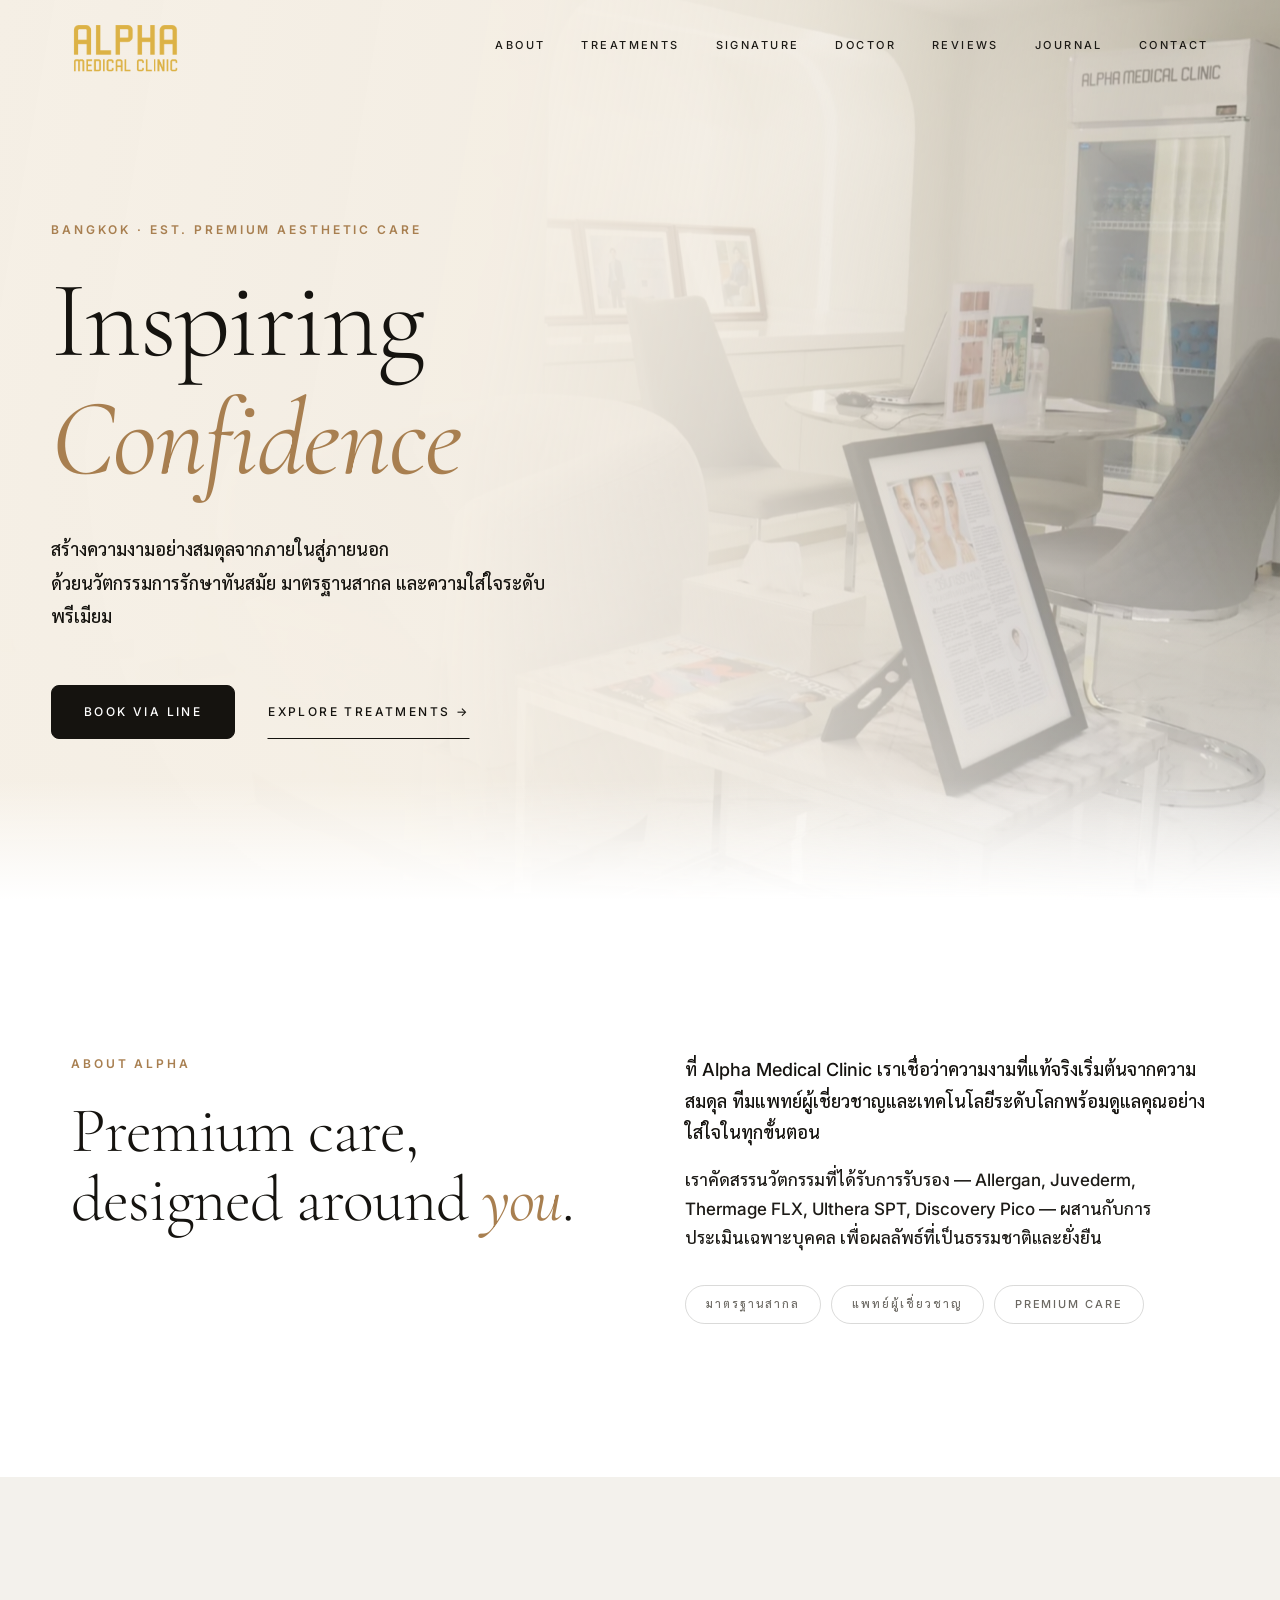
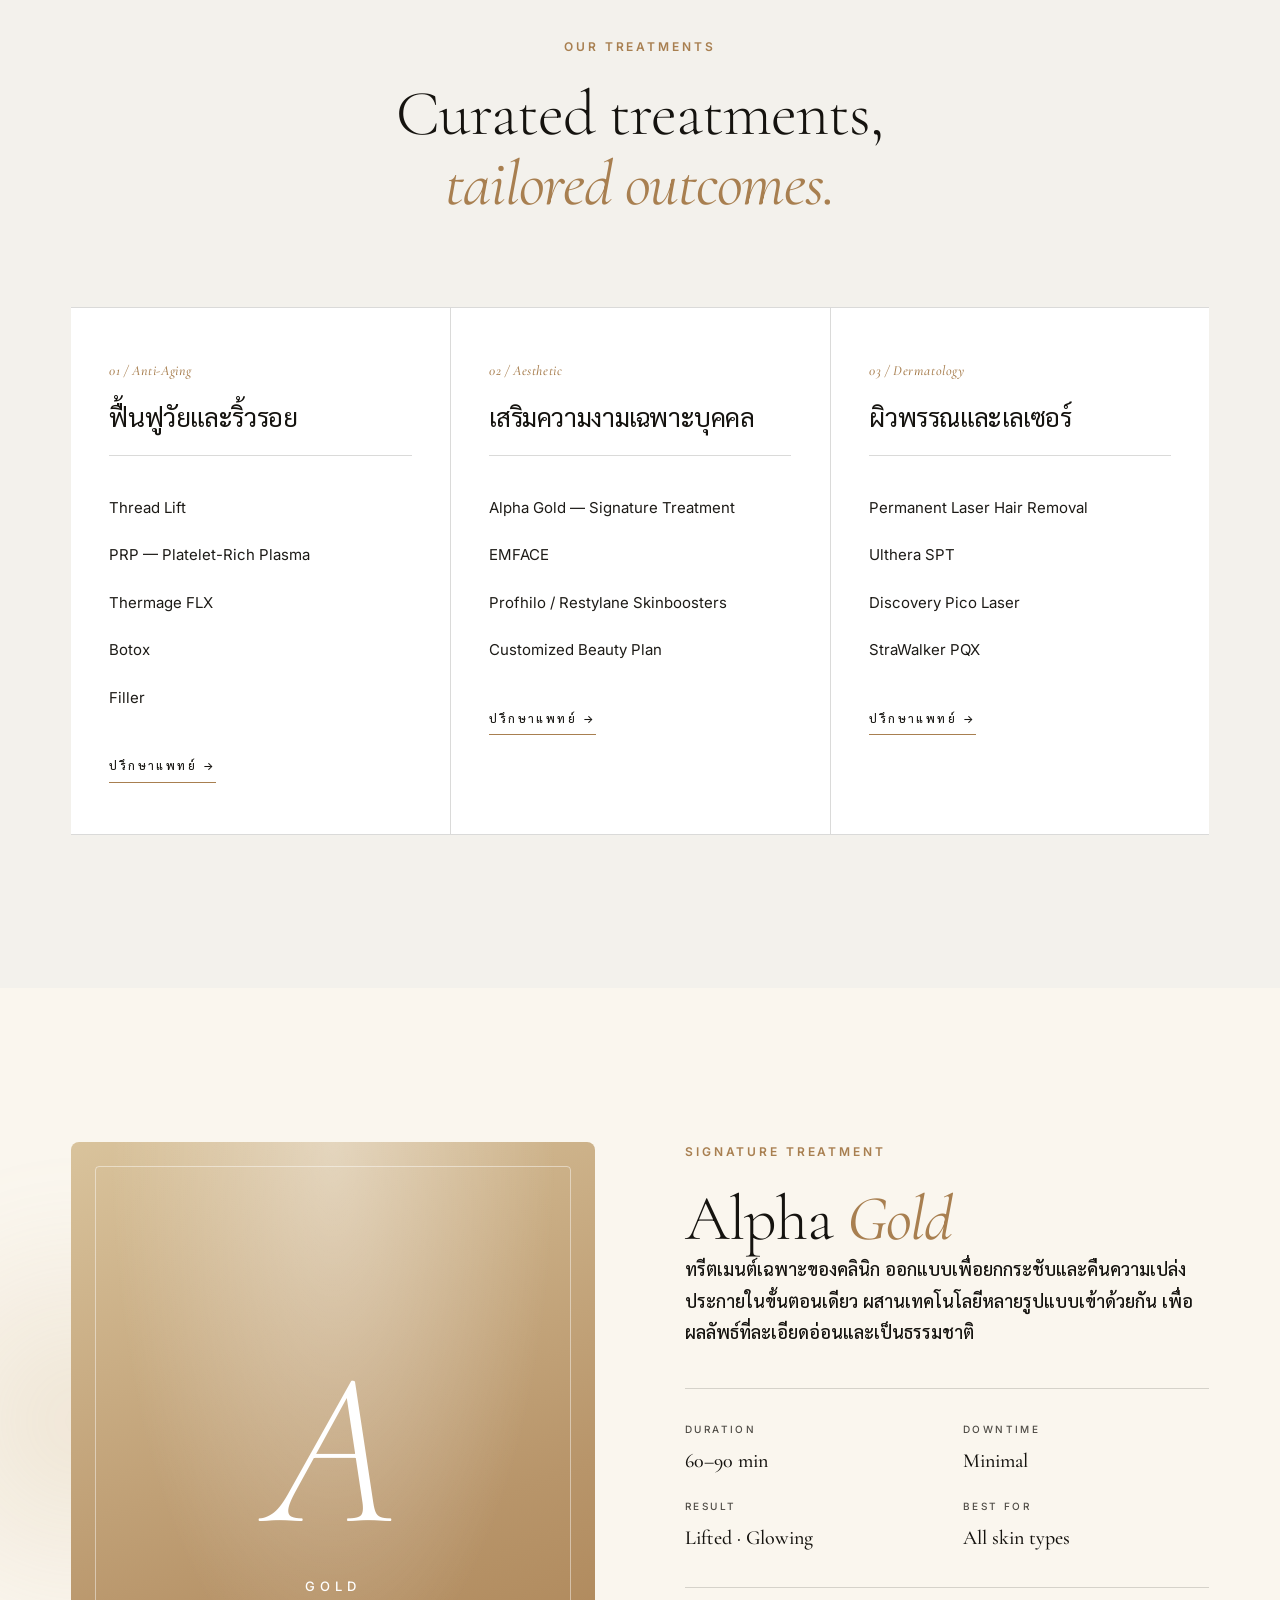
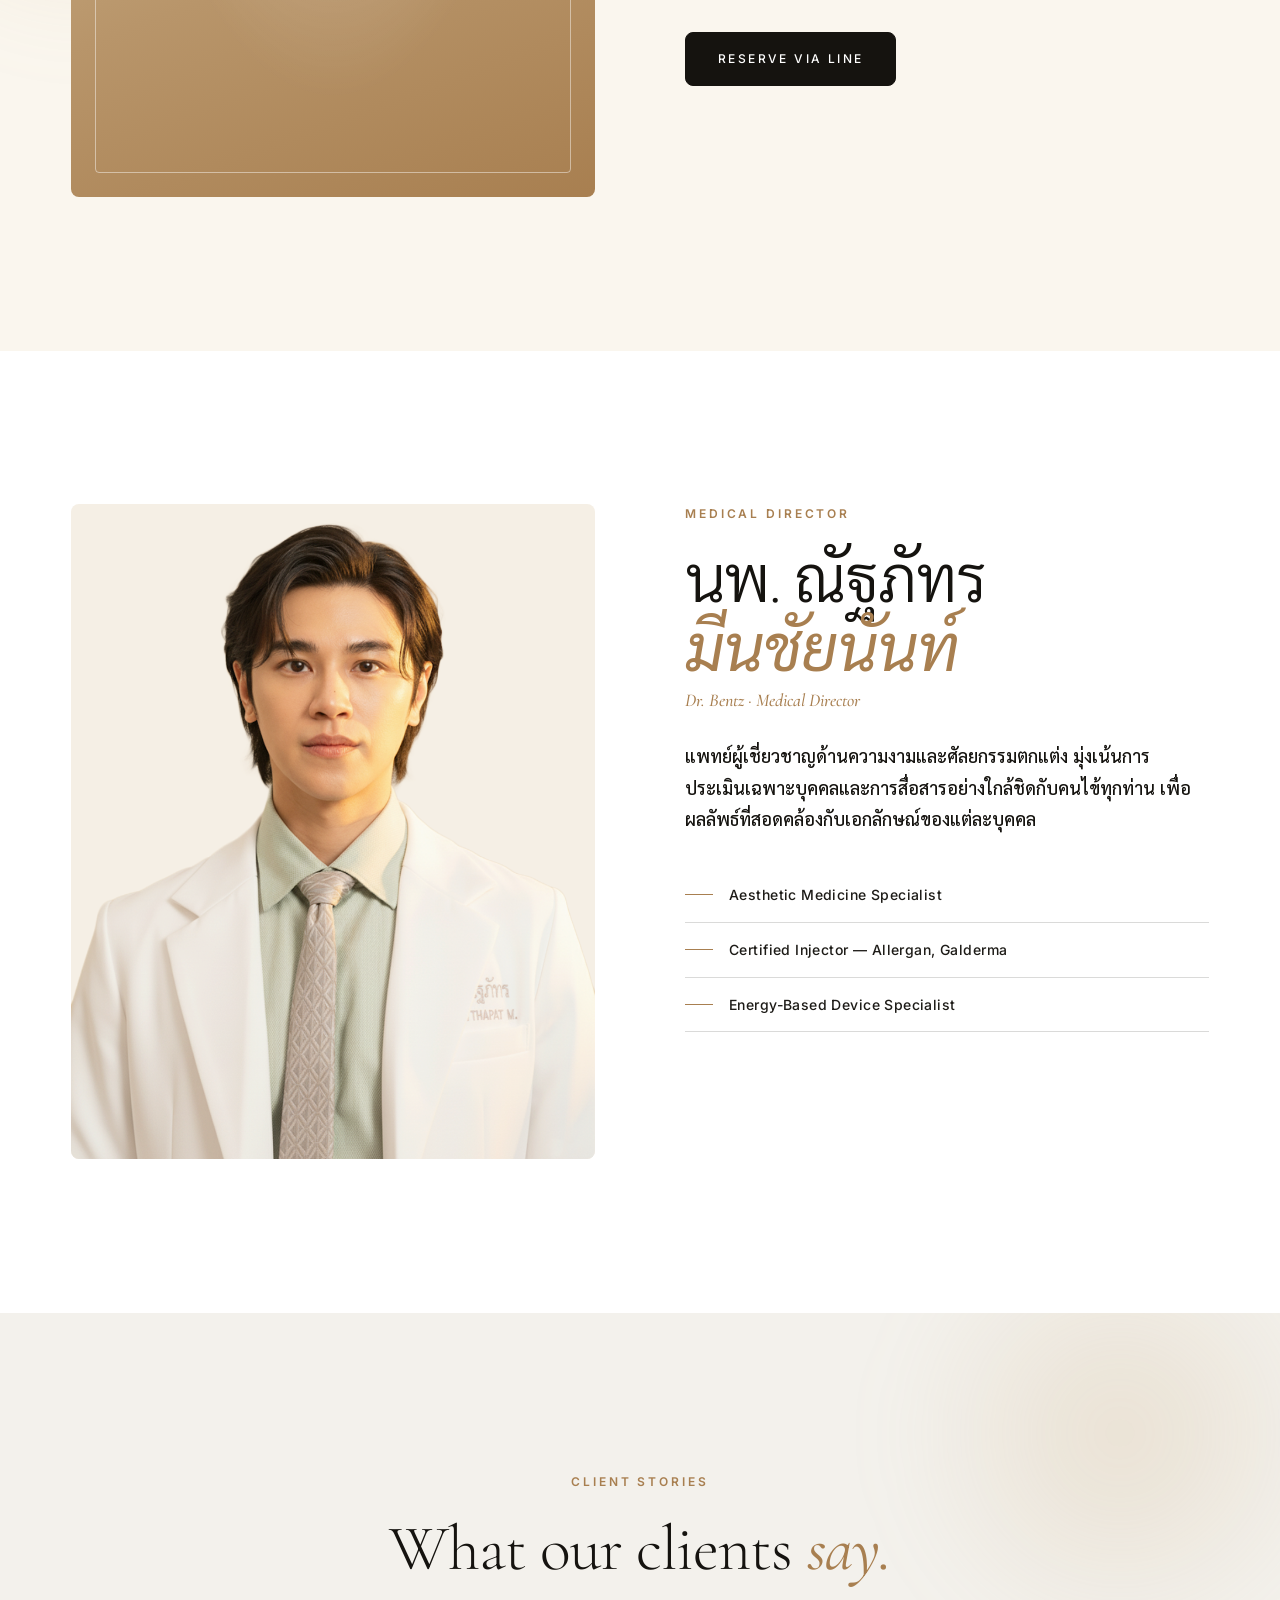
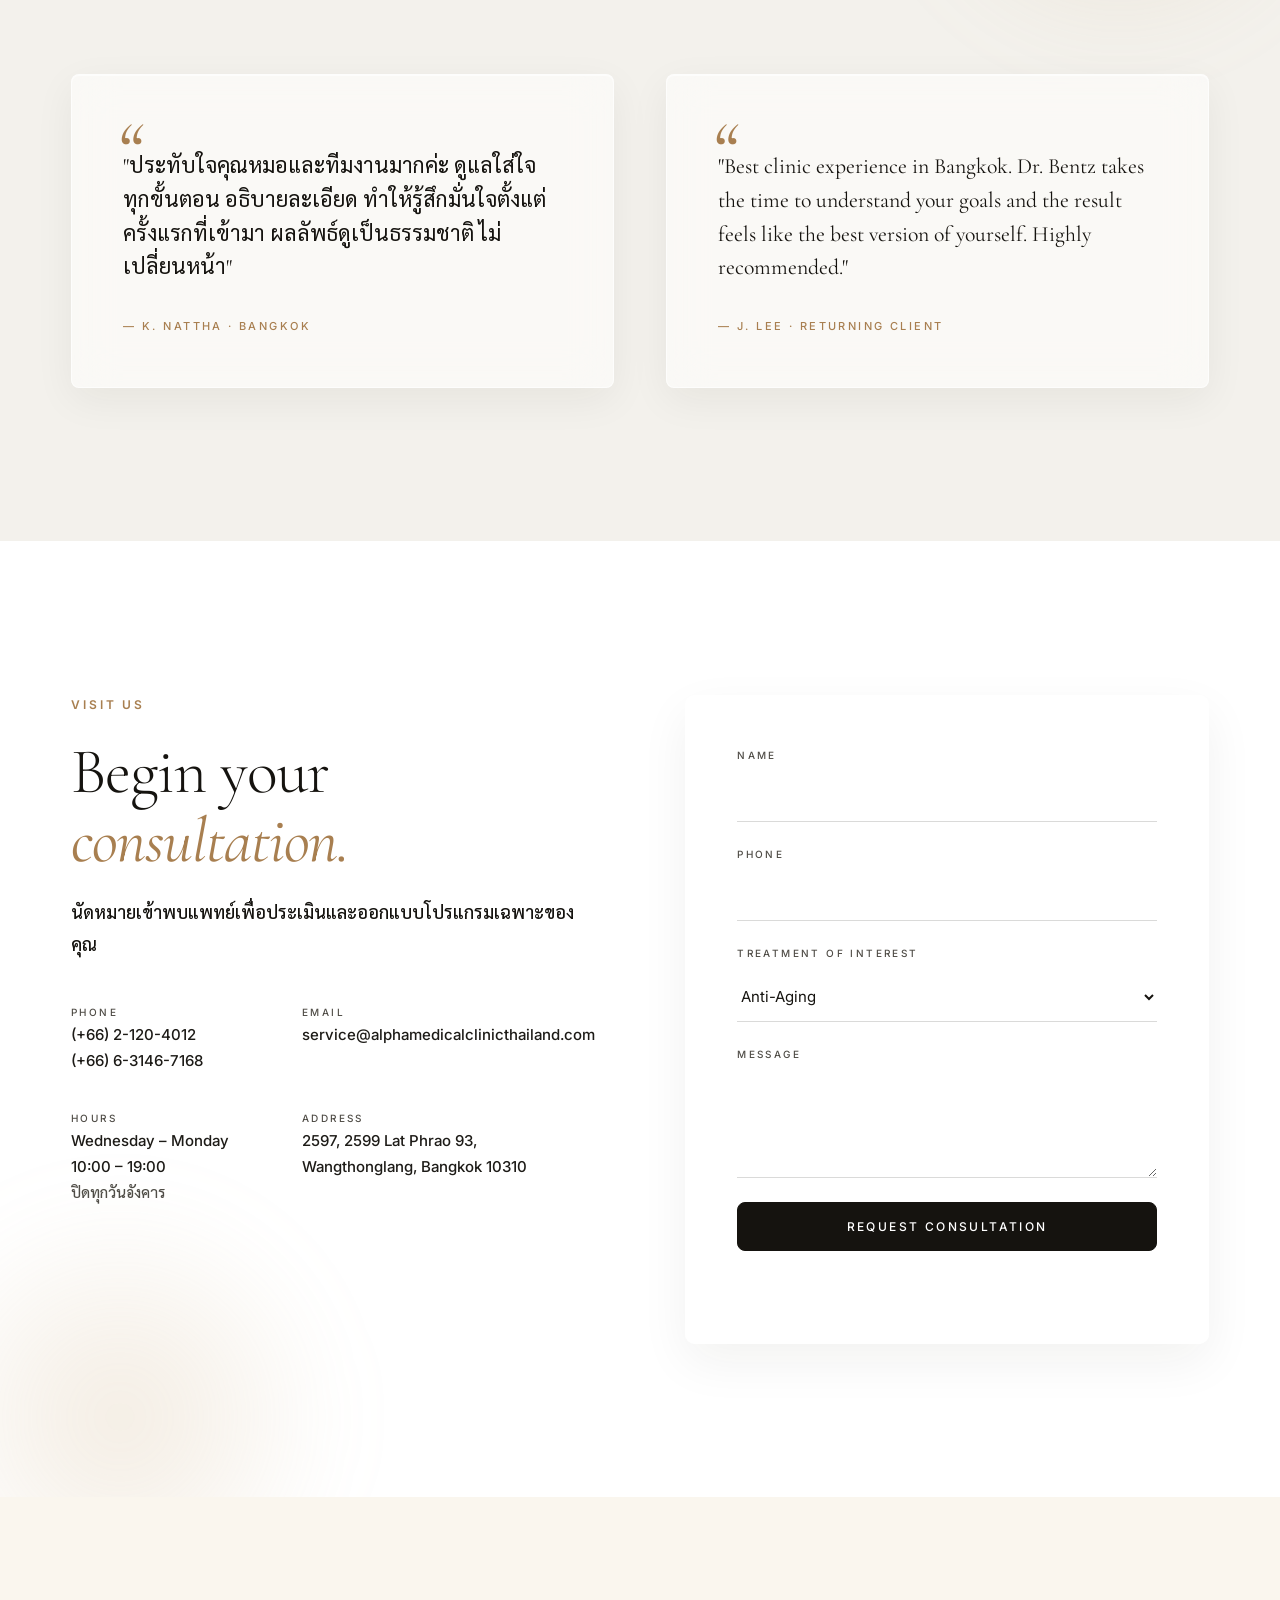
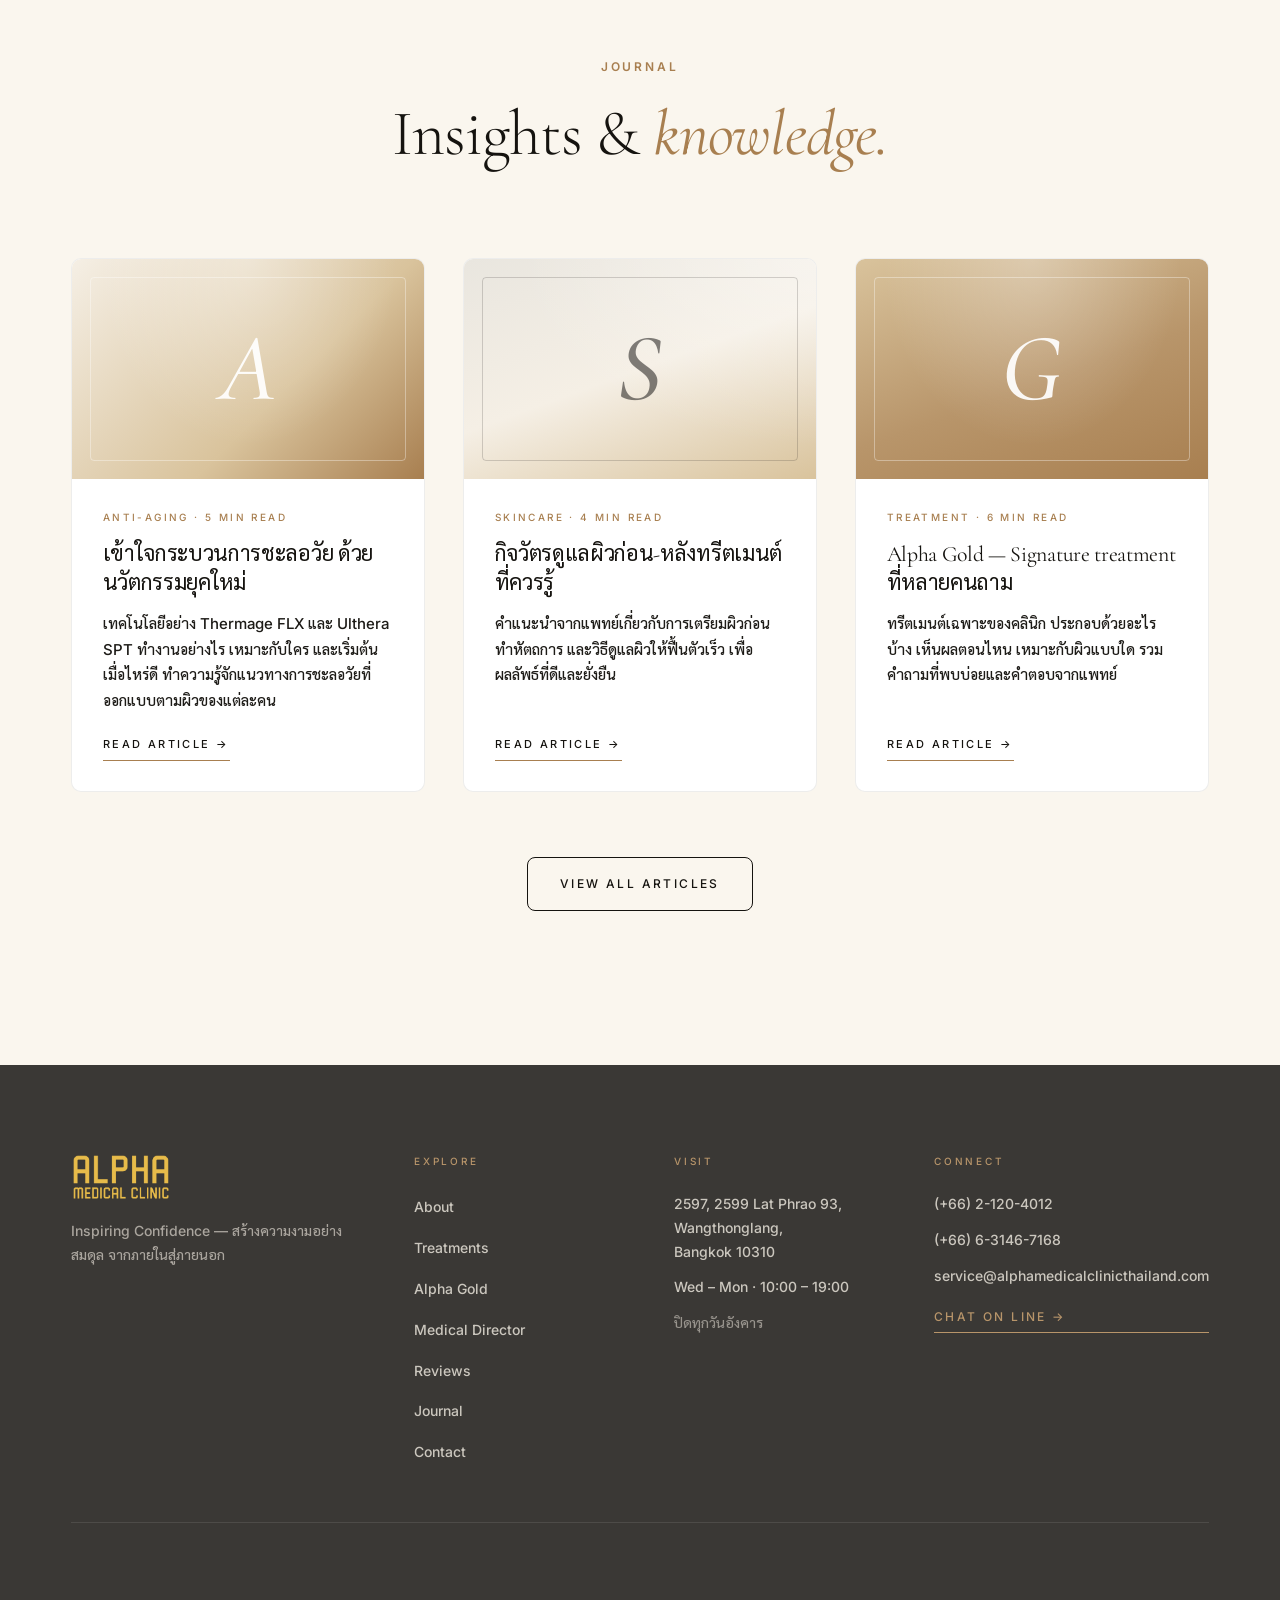
==== index.html @ 7c04d7cf "Summary (commit message)" ====
<!DOCTYPE html>
<html lang="th">
<head>
  <meta charset="UTF-8" />
  <meta name="viewport" content="width=device-width, initial-scale=1.0" />
  <title>Alpha Medical Clinic — Inspiring Confidence</title>
  <meta name="description" content="Alpha Medical Clinic — สร้างความงามอย่างสมดุลจากภายในสู่ภายนอก ด้วยนวัตกรรมการรักษาทันสมัย มาตรฐานสากล" />
  <link rel="preconnect" href="https://fonts.googleapis.com" />
  <link rel="preconnect" href="https://fonts.gstatic.com" crossorigin />
  <link href="https://fonts.googleapis.com/css2?family=Cormorant+Garamond:wght@300;400;500;600&family=Inter:wght@300;400;500;600&family=Sarabun:wght@300;400;500;600&display=swap" rel="stylesheet" />
  <link rel="stylesheet" href="styles.css?v=3" />
</head>
<body>

  <header class="nav" id="nav">
    <div class="nav-inner">
      <a href="#top" class="brand">
        <img src="images/logo-cropped.png" alt="Alpha Medical Clinic" class="brand-logo" />
      </a>
      <nav class="nav-links">
        <a href="#about">About</a>
        <a href="#services">Treatments</a>
        <a href="#signature">Signature</a>
        <a href="#doctor">Doctor</a>
        <a href="#reviews">Reviews</a>
        <a href="journal.html">Journal</a>
        <a href="#contact">Contact</a>
      </nav>
      <button class="nav-toggle" aria-label="Open menu" id="navToggle">
        <span></span><span></span><span></span>
      </button>
    </div>
  </header>

  <main id="top">

    <section class="hero">
      <div class="hero-bg"></div>
      <div class="hero-overlay"></div>
      <div class="hero-content">
        <p class="eyebrow">Bangkok · Est. Premium Aesthetic Care</p>
        <h1>Inspiring<br/><em>Confidence</em></h1>
        <p class="hero-lead">
          สร้างความงามอย่างสมดุลจากภายในสู่ภายนอก<br/>
          ด้วยนวัตกรรมการรักษาทันสมัย มาตรฐานสากล และความใส่ใจระดับพรีเมียม
        </p>
        <div class="hero-cta">
          <a href="https://lin.ee/1i7Qgpv" target="_blank" rel="noopener noreferrer" class="btn btn-primary">Book via LINE</a>
          <a href="#services" class="btn btn-ghost">Explore Treatments →</a>
        </div>
      </div>
      <div class="hero-marquee">
        <span>Anti-Aging</span><span>·</span>
        <span>Thread Lift</span><span>·</span>
        <span>Thermage FLX</span><span>·</span>
        <span>Ulthera SPT</span><span>·</span>
        <span>Discovery Pico</span><span>·</span>
        <span>Alpha Gold</span><span>·</span>
        <span>EMFACE</span>
      </div>
    </section>

    <section class="about section" id="about">
      <div class="container two-col">
        <div class="col">
          <p class="eyebrow">About Alpha</p>
          <h2>Premium care, designed around <em>you</em>.</h2>
        </div>
        <div class="col">
          <p class="lead">
            ที่ Alpha Medical Clinic เราเชื่อว่าความงามที่แท้จริงเริ่มต้นจากความสมดุล
            ทีมแพทย์ผู้เชี่ยวชาญและเทคโนโลยีระดับโลกพร้อมดูแลคุณอย่างใส่ใจในทุกขั้นตอน
          </p>
          <p>
            เราคัดสรรนวัตกรรมที่ได้รับการรับรอง — Allergan, Juvederm, Thermage FLX,
            Ulthera SPT, Discovery Pico — ผสานกับการประเมินเฉพาะบุคคล
            เพื่อผลลัพธ์ที่เป็นธรรมชาติและยั่งยืน
          </p>
          <ul class="pill-list">
            <li>มาตรฐานสากล</li>
            <li>แพทย์ผู้เชี่ยวชาญ</li>
            <li>Premium Care</li>
          </ul>
        </div>
      </div>
    </section>

    <section class="services section section-dark" id="services">
      <div class="container">
        <header class="section-head">
          <p class="eyebrow eyebrow-light">Our Treatments</p>
          <h2>Curated treatments,<br/><em>tailored outcomes.</em></h2>
        </header>

        <div class="service-grid">
          <article class="service-card">
            <p class="service-tag">01 / Anti-Aging</p>
            <h3>ฟื้นฟูวัยและริ้วรอย</h3>
            <ul>
              <li>Thread Lift</li>
              <li>PRP — Platelet-Rich Plasma</li>
              <li>Thermage FLX</li>
              <li>Botox</li>
              <li>Filler</li>
            </ul>
            <a href="#contact" class="link-arrow">ปรึกษาแพทย์ →</a>
          </article>

          <article class="service-card">
            <p class="service-tag">02 / Aesthetic</p>
            <h3>เสริมความงามเฉพาะบุคคล</h3>
            <ul>
              <li>Alpha Gold — Signature Treatment</li>
              <li>EMFACE</li>
              <li>Profhilo / Restylane Skinboosters</li>
              <li>Customized Beauty Plan</li>
            </ul>
            <a href="#contact" class="link-arrow">ปรึกษาแพทย์ →</a>
          </article>

          <article class="service-card">
            <p class="service-tag">03 / Dermatology</p>
            <h3>ผิวพรรณและเลเซอร์</h3>
            <ul>
              <li>Permanent Laser Hair Removal</li>
              <li>Ulthera SPT</li>
              <li>Discovery Pico Laser</li>
              <li>StraWalker PQX</li>
            </ul>
            <a href="#contact" class="link-arrow">ปรึกษาแพทย์ →</a>
          </article>
        </div>

        <p class="brand-strip">
          <span>Allergan</span><span>Juvederm</span><span>Dysport</span>
          <span>Radiesse</span><span>Xeomin</span><span>Restylane</span>
          <span>Thermage FLX</span><span>Ulthera SPT</span><span>Discovery Pico</span>
        </p>
      </div>
    </section>

    <section class="signature section" id="signature">
      <div class="container two-col">
        <div class="col signature-visual" aria-hidden="true">
          <div class="signature-frame">
            <span class="signature-letter">A</span>
            <span class="signature-sub">Gold</span>
          </div>
        </div>
        <div class="col">
          <p class="eyebrow">Signature Treatment</p>
          <h2>Alpha <em>Gold</em></h2>
          <p class="lead">
            ทรีตเมนต์เฉพาะของคลินิก ออกแบบเพื่อยกกระชับและคืนความเปล่งประกายในขั้นตอนเดียว
            ผสานเทคโนโลยีหลายรูปแบบเข้าด้วยกัน เพื่อผลลัพธ์ที่ละเอียดอ่อนและเป็นธรรมชาติ
          </p>
          <div class="kv-grid">
            <div><span class="kv-k">Duration</span><span class="kv-v">60–90 min</span></div>
            <div><span class="kv-k">Downtime</span><span class="kv-v">Minimal</span></div>
            <div><span class="kv-k">Result</span><span class="kv-v">Lifted · Glowing</span></div>
            <div><span class="kv-k">Best for</span><span class="kv-v">All skin types</span></div>
          </div>
          <a href="https://lin.ee/1i7Qgpv" target="_blank" rel="noopener noreferrer" class="btn btn-primary">Reserve via LINE</a>
        </div>
      </div>
    </section>

    <section class="doctor section section-cream" id="doctor">
      <div class="container two-col">
        <div class="col">
          <div class="doctor-portrait">
            <img src="images/dr-benz.png" alt="นพ. ณัฐภัทร มีนชัยนันท์ — Medical Director" loading="lazy" />
          </div>
        </div>
        <div class="col">
          <p class="eyebrow">Medical Director</p>
          <h2>นพ. ณัฐภัทร<br/><em>มีนชัยนันท์</em></h2>
          <p class="doc-en">Dr. Bentz · Medical Director</p>
          <p class="lead">
            แพทย์ผู้เชี่ยวชาญด้านความงามและศัลยกรรมตกแต่ง
            มุ่งเน้นการประเมินเฉพาะบุคคลและการสื่อสารอย่างใกล้ชิดกับคนไข้ทุกท่าน
            เพื่อผลลัพธ์ที่สอดคล้องกับเอกลักษณ์ของแต่ละบุคคล
          </p>
          <ul class="credential-list">
            <li>Aesthetic Medicine Specialist</li>
            <li>Certified Injector — Allergan, Galderma</li>
            <li>Energy-Based Device Specialist</li>
          </ul>
        </div>
      </div>
    </section>

    <section class="reviews section section-dark" id="reviews">
      <div class="container">
        <header class="section-head">
          <p class="eyebrow eyebrow-light">Client Stories</p>
          <h2>What our clients <em>say.</em></h2>
        </header>
        <div class="review-grid">
          <figure class="review">
            <blockquote>
              "ประทับใจคุณหมอและทีมงานมากค่ะ ดูแลใส่ใจทุกขั้นตอน
              อธิบายละเอียด ทำให้รู้สึกมั่นใจตั้งแต่ครั้งแรกที่เข้ามา
              ผลลัพธ์ดูเป็นธรรมชาติ ไม่เปลี่ยนหน้า"
            </blockquote>
            <figcaption>— K. Nattha · Bangkok</figcaption>
          </figure>
          <figure class="review">
            <blockquote>
              "Best clinic experience in Bangkok. Dr. Bentz takes the time
              to understand your goals and the result feels like the best
              version of yourself. Highly recommended."
            </blockquote>
            <figcaption>— J. Lee · Returning Client</figcaption>
          </figure>
        </div>
      </div>
    </section>

    <section class="contact section" id="contact">
      <div class="container two-col">
        <div class="col">
          <p class="eyebrow">Visit Us</p>
          <h2>Begin your <em>consultation.</em></h2>
          <p class="lead">
            นัดหมายเข้าพบแพทย์เพื่อประเมินและออกแบบโปรแกรมเฉพาะของคุณ
          </p>
          <div class="contact-grid">
            <div>
              <p class="kv-k">Phone</p>
              <p><a href="tel:+6621204012">(+66) 2-120-4012</a></p>
              <p><a href="tel:+66631467168">(+66) 6-3146-7168</a></p>
            </div>
            <div>
              <p class="kv-k">Email</p>
              <p><a href="mailto:service@alphamedicalclinicthailand.com">service@alphamedicalclinicthailand.com</a></p>
            </div>
            <div>
              <p class="kv-k">Hours</p>
              <p>Wednesday – Monday<br/>10:00 – 19:00</p>
              <p class="muted">ปิดทุกวันอังคาร</p>
            </div>
            <div>
              <p class="kv-k">Address</p>
              <p>2597, 2599 Lat Phrao 93,<br/>Wangthonglang, Bangkok 10310</p>
            </div>
          </div>
        </div>
        <div class="col">
          <form class="contact-form" onsubmit="event.preventDefault(); this.querySelector('.form-status').textContent='ขอบคุณค่ะ ทีมงานจะติดต่อกลับโดยเร็ว'; this.reset();">
            <label>
              <span>Name</span>
              <input type="text" name="name" required />
            </label>
            <label>
              <span>Phone</span>
              <input type="tel" name="phone" required />
            </label>
            <label>
              <span>Treatment of interest</span>
              <select name="treatment">
                <option>Anti-Aging</option>
                <option>Aesthetic / Alpha Gold</option>
                <option>Dermatology / Laser</option>
                <option>Not sure — please advise</option>
              </select>
            </label>
            <label>
              <span>Message</span>
              <textarea name="message" rows="4"></textarea>
            </label>
            <button type="submit" class="btn btn-primary btn-block">Request Consultation</button>
            <p class="form-status" role="status"></p>
          </form>
        </div>
      </div>
    </section>

    <section class="journal section section-cream" id="journal">
      <div class="container">
        <header class="section-head">
          <p class="eyebrow">Journal</p>
          <h2>Insights & <em>knowledge.</em></h2>
        </header>

        <div class="article-grid" id="articleGrid">
          <!-- Articles loaded dynamically from articles.json (managed in Decap CMS) -->
        </div>

        <div class="journal-more">
          <a href="journal.html" class="btn btn-outline">View All Articles</a>
        </div>
      </div>
    </section>

  </main>

  <footer class="footer">
    <div class="container">
      <div class="footer-top">
        <div class="footer-col footer-brand-col">
          <img src="images/logo-cropped.png" alt="Alpha Medical Clinic" class="brand-logo brand-logo-footer" />
          <p class="footer-tag">Inspiring Confidence — สร้างความงามอย่างสมดุล จากภายในสู่ภายนอก</p>
        </div>

        <div class="footer-col">
          <p class="footer-heading">Explore</p>
          <ul class="footer-list">
            <li><a href="#about">About</a></li>
            <li><a href="#services">Treatments</a></li>
            <li><a href="#signature">Alpha Gold</a></li>
            <li><a href="#doctor">Medical Director</a></li>
            <li><a href="#reviews">Reviews</a></li>
            <li><a href="#journal">Journal</a></li>
            <li><a href="#contact">Contact</a></li>
          </ul>
        </div>

        <div class="footer-col">
          <p class="footer-heading">Visit</p>
          <p class="footer-line">2597, 2599 Lat Phrao 93,<br/>Wangthonglang,<br/>Bangkok 10310</p>
          <p class="footer-line">Wed – Mon · 10:00 – 19:00</p>
          <p class="footer-line muted">ปิดทุกวันอังคาร</p>
        </div>

        <div class="footer-col">
          <p class="footer-heading">Connect</p>
          <p class="footer-line"><a href="tel:+6621204012">(+66) 2-120-4012</a></p>
          <p class="footer-line"><a href="tel:+66631467168">(+66) 6-3146-7168</a></p>
          <p class="footer-line"><a href="mailto:service@alphamedicalclinicthailand.com">service@alphamedicalclinicthailand.com</a></p>
          <a href="https://lin.ee/1i7Qgpv" target="_blank" rel="noopener noreferrer" class="footer-line-cta">Chat on LINE →</a>
        </div>
      </div>

      <div class="footer-bottom">
        <p class="muted small">© 2026 Alpha Medical Clinic. All rights reserved.</p>
        <div class="footer-social">
          <a href="https://www.facebook.com/alphamedicalclinic93" target="_blank" rel="noopener noreferrer">Facebook</a>
          <span class="footer-social-dot">·</span>
          <a href="https://www.instagram.com/alphamedicalclinic/" target="_blank" rel="noopener noreferrer">Instagram</a>
          <span class="footer-social-dot">·</span>
          <a href="https://www.tiktok.com/@alphamedicalclinic93" target="_blank" rel="noopener noreferrer">TikTok</a>
        </div>
        <a href="#top" class="back-to-top">Back to top ↑</a>
      </div>
    </div>
  </footer>

  <!-- Floating quick-contact buttons -->
  <div class="fab" id="fab" aria-label="Quick contact">
    <a href="tel:+6621204012" class="fab-btn" aria-label="Call (+66) 2-120-4012" data-tip="Call">
      <svg viewBox="0 0 24 24" width="20" height="20" fill="none" stroke="currentColor" stroke-width="1.7" stroke-linecap="round" stroke-linejoin="round" aria-hidden="true">
        <path d="M22 16.92v3a2 2 0 0 1-2.18 2 19.79 19.79 0 0 1-8.63-3.07 19.5 19.5 0 0 1-6-6 19.79 19.79 0 0 1-3.07-8.67A2 2 0 0 1 4.11 2h3a2 2 0 0 1 2 1.72c.13.96.36 1.9.7 2.81a2 2 0 0 1-.45 2.11L8.09 9.91a16 16 0 0 0 6 6l1.27-1.27a2 2 0 0 1 2.11-.45c.91.34 1.85.57 2.81.7A2 2 0 0 1 22 16.92z"/>
      </svg>
    </a>
    <a href="https://lin.ee/1i7Qgpv" target="_blank" rel="noopener noreferrer" class="fab-btn fab-line" aria-label="Chat on LINE" data-tip="LINE">
      <svg viewBox="0 0 24 24" width="22" height="22" fill="currentColor" aria-hidden="true">
        <path d="M19.95 9.95c0-4.42-4.46-8.03-9.95-8.03S.05 5.53.05 9.95c0 3.97 3.53 7.29 8.3 7.92.32.07.76.21.87.49.1.25.07.64.03.89l-.14.85c-.04.25-.2.98.86.53 1.06-.44 5.71-3.36 7.79-5.76 1.43-1.57 2.18-3.18 2.18-4.92zM6.66 12.4H4.78c-.27 0-.49-.22-.49-.49v-3.76c0-.27.22-.49.49-.49s.49.22.49.49v3.26h1.39c.27 0 .49.22.49.49s-.22.5-.49.5zm1.9-.49c0 .27-.22.49-.49.49s-.49-.22-.49-.49V8.15c0-.27.22-.49.49-.49s.49.22.49.49zm4.55 0c0 .21-.13.4-.33.47-.05.02-.11.02-.16.02-.16 0-.31-.07-.4-.2l-1.92-2.61v2.32c0 .27-.22.49-.49.49-.27 0-.49-.22-.49-.49V8.15c0-.21.13-.4.34-.47.05-.01.1-.02.15-.02.15 0 .31.08.4.2l1.92 2.61V8.15c0-.27.22-.49.49-.49s.49.22.49.49zm3.06-2.37c.27 0 .49.22.49.49s-.22.49-.49.49h-1.39v.9h1.39c.27 0 .49.22.49.49s-.22.49-.49.49h-1.39v.9h1.39c.27 0 .49.22.49.49s-.22.49-.49.49h-1.88c-.27 0-.49-.22-.49-.49V8.15c0-.27.22-.49.49-.49h1.88c.27 0 .49.22.49.49s-.22.49-.49.49h-1.39v.9z"/>
      </svg>
    </a>
  </div>

  <!-- Netlify Identity widget — handles CMS login redirect -->
  <script src="https://identity.netlify.com/v1/netlify-identity-widget.js"></script>
  <script>
    if (window.netlifyIdentity) {
      window.netlifyIdentity.on('init', user => {
        if (!user) {
          window.netlifyIdentity.on('login', () => {
            document.location.href = '/admin/';
          });
        }
      });
    }
  </script>

  <script src="main.js?v=4"></script>
</body>
</html>
---- styles.css ----
/* ============================
   Alpha Medical Clinic
   Clean editorial — white · cream · soft gray · gold
   ============================ */

:root {
  --white: #ffffff;
  --cream: #f5efe5;
  --cream-2: #faf6ee;
  --gray-50: #f3f1ec;
  --gray-100: #e9e6df;
  --gray-200: #d8d4cb;
  --gray-400: #9e9a91;
  --gray-600: #6b6862;
  --gray-800: #3a3835;

  --ink: #15130f;
  --ink-2: #1d1b17;
  --muted: #4f4c46;

  --gold: #a87f50;
  --gold-2: #b8956a;
  --gold-soft: #d9c39c;

  --line: rgba(28,26,23,0.16);
  --line-soft: rgba(28,26,23,0.08);

  --f-serif: 'Cormorant Garamond', 'Sarabun', Georgia, serif;
  --f-sans: 'Inter', 'Sarabun', -apple-system, BlinkMacSystemFont, system-ui, sans-serif;

  --container: 1240px;
  --gutter: clamp(20px, 4vw, 56px);
}

* { box-sizing: border-box; margin: 0; padding: 0; }

html { scroll-behavior: smooth; }

body {
  font-family: var(--f-sans);
  font-size: 17px;
  font-weight: 500;
  line-height: 1.7;
  color: var(--ink-2);
  background: var(--white);
  -webkit-font-smoothing: antialiased;
  -moz-osx-font-smoothing: grayscale;
}

img { max-width: 100%; display: block; }
a { color: inherit; text-decoration: none; }

.container {
  max-width: var(--container);
  margin: 0 auto;
  padding: 0 var(--gutter);
}

/* ============================
   Typography
   ============================ */

h1, h2, h3 {
  font-family: var(--f-serif);
  font-weight: 300;
  color: var(--ink);
  line-height: 1.08;
  letter-spacing: -0.015em;
}

h1 {
  font-size: clamp(52px, 8.5vw, 112px);
}
h1 em { font-style: italic; color: var(--gold); font-weight: 400; }

h2 {
  font-size: clamp(36px, 5vw, 64px);
}
h2 em { font-style: italic; color: var(--gold); font-weight: 400; }

h3 {
  font-size: clamp(22px, 2vw, 26px);
  font-weight: 400;
}

.eyebrow {
  font-family: var(--f-sans);
  font-size: 12px;
  font-weight: 600;
  letter-spacing: 0.24em;
  text-transform: uppercase;
  color: var(--gold);
  margin-bottom: 22px;
}

.lead {
  font-size: clamp(18px, 1.4vw, 20px);
  color: var(--ink);
  line-height: 1.75;
  margin-bottom: 18px;
  font-weight: 500;
}

.muted { color: var(--muted); }
.small { font-size: 13px; }

/* ============================
   Buttons & links
   ============================ */

.btn {
  display: inline-block;
  padding: 16px 32px;
  font-family: var(--f-sans);
  font-size: 12px;
  font-weight: 500;
  letter-spacing: 0.2em;
  text-transform: uppercase;
  border: 1px solid transparent;
  border-radius: 8px;
  cursor: pointer;
  transition: all 0.35s ease;
  background: transparent;
}

.btn-ghost { border-radius: 0; } /* underline-style button stays sharp */

.btn-primary {
  background: var(--ink);
  color: var(--white);
  border-color: var(--ink);
}
.btn-primary:hover {
  background: var(--gold);
  border-color: var(--gold);
  letter-spacing: 0.24em;
}

.btn-outline {
  border-color: var(--ink);
  color: var(--ink);
}
.btn-outline:hover {
  background: var(--ink);
  color: var(--white);
}

.btn-ghost {
  color: var(--ink);
  padding: 16px 0;
  border-bottom: 1px solid var(--ink);
}
.btn-ghost:hover { letter-spacing: 0.24em; color: var(--gold); border-color: var(--gold); }

.btn-block { width: 100%; }
.btn-sm { padding: 10px 22px; font-size: 11px; }

.link-arrow {
  display: inline-block;
  margin-top: 28px;
  font-size: 11px;
  font-weight: 500;
  letter-spacing: 0.22em;
  text-transform: uppercase;
  color: var(--ink);
  border-bottom: 1px solid var(--gold);
  padding-bottom: 6px;
  transition: all 0.3s ease;
}
.link-arrow:hover { letter-spacing: 0.28em; color: var(--gold); }

/* ============================
   Navigation
   ============================ */

.nav {
  position: fixed;
  top: 0; left: 0; right: 0;
  z-index: 100;
  padding: 22px 0;
  transition: all 0.35s ease;
  background: transparent;
}
.nav.scrolled {
  background: rgba(255, 255, 255, 0.92);
  backdrop-filter: blur(14px);
  padding: 14px 0;
  border-bottom: 1px solid var(--line-soft);
}

.nav-inner {
  max-width: var(--container);
  margin: 0 auto;
  padding: 0 var(--gutter);
  display: flex;
  align-items: center;
  justify-content: space-between;
  gap: 24px;
}

.brand {
  display: flex;
  align-items: center;
  gap: 14px;
  color: var(--ink);
}

.brand-logo {
  height: 52px;
  width: auto;
  display: block;
  transition: height 0.35s ease;
}
.nav.scrolled .brand-logo { height: 44px; }

.brand-logo-footer {
  height: 48px;
  width: auto;
  max-width: none;
  align-self: flex-start;
  filter: brightness(1.05);
  margin-bottom: 18px;
  flex-shrink: 0;
}

.brand-name {
  font-family: var(--f-serif);
  font-size: 19px;
  letter-spacing: 0.03em;
}

.nav-links {
  display: flex;
  gap: 36px;
}
.nav-links a {
  font-size: 11px;
  letter-spacing: 0.22em;
  text-transform: uppercase;
  color: var(--ink-2);
  position: relative;
  transition: color 0.3s ease;
}
.nav-links a:hover { color: var(--gold); }

.nav-toggle {
  display: none;
  background: none;
  border: none;
  cursor: pointer;
  flex-direction: column;
  gap: 5px;
  padding: 8px;
}
.nav-toggle span {
  display: block;
  width: 24px; height: 1px;
  background: var(--ink);
}

/* ============================
   Hero
   ============================ */

.hero {
  position: relative;
  min-height: 100vh;
  display: flex;
  align-items: center;
  overflow: hidden;
  color: var(--ink);
  padding: 160px var(--gutter) 100px;
  background: var(--cream-2);
}

.hero-bg {
  position: absolute;
  inset: 0;
  z-index: 0;
  overflow: hidden;
  background: var(--cream-2);
}

/* Each slide is a layered background image that fades in and Ken-Burns while active */
.hero-slide {
  position: absolute;
  inset: 0;
  background-size: cover;
  background-position: center;
  background-repeat: no-repeat;
  opacity: 0;
  transition: opacity 1.5s cubic-bezier(0.4, 0, 0.2, 1);
  filter: saturate(1.05) brightness(0.88);
  transform: scale(1.04);
  will-change: opacity, transform;
}
.hero-slide.is-active {
  opacity: 1;
  z-index: 1;
  animation: hero-slide-kb 5.5s ease-out forwards;
}

@keyframes hero-slide-kb {
  0%   { transform: scale(1.04) translate3d(1%,    0.5%,  0); }
  100% { transform: scale(1.20) translate3d(-3%,   -2%,   0); }
}

@media (prefers-reduced-motion: reduce) {
  .hero-slide { animation: none; transform: scale(1.04); transition: opacity 0.6s ease; }
}

/* Hero content staggered rise on load */
@keyframes hero-rise {
  0%   { opacity: 0; transform: translateY(28px); }
  100% { opacity: 1; transform: translateY(0); }
}
.hero-content > * {
  opacity: 0;
  animation: hero-rise 1.05s cubic-bezier(0.22, 0.61, 0.36, 1) forwards;
}
.hero-content > *:nth-child(1) { animation-delay: 0.15s; }
.hero-content > *:nth-child(2) { animation-delay: 0.32s; }
.hero-content > *:nth-child(3) { animation-delay: 0.49s; }
.hero-content > *:nth-child(4) { animation-delay: 0.66s; }

@media (prefers-reduced-motion: reduce) {
  .hero-content > * { opacity: 1; animation: none; }
}

/* Parallax — applied via inline style from JS */
.hero-content {
  transform: translate3d(0, var(--hero-shift, 0px), 0);
  opacity: var(--hero-fade, 1);
  transition: opacity 0.1s linear;
  will-change: transform, opacity;
}

.hero-overlay {
  display: block;
  position: absolute;
  inset: 0;
  background:
    linear-gradient(
      100deg,
      rgba(245, 239, 229, 1) 0%,
      rgba(245, 239, 229, 0.98) 38%,
      rgba(245, 239, 229, 0.85) 55%,
      rgba(245, 239, 229, 0.45) 78%,
      rgba(245, 239, 229, 0.12) 100%
    ),
    linear-gradient(
      180deg,
      transparent 50%,
      rgba(255, 255, 255, 0.65) 100%
    );
  z-index: 1;
  pointer-events: none;
}

/* Subtle vignette at the very bottom for smooth transition to next section */
.hero::after {
  content: "";
  position: absolute;
  left: 0; right: 0; bottom: 0;
  height: 120px;
  background: linear-gradient(180deg, transparent, var(--white));
  z-index: 1;
  pointer-events: none;
}

.hero-content {
  position: relative;
  z-index: 2;
  max-width: 1240px;
  margin: 0 auto;
  width: 100%;
}

.hero h1 {
  margin-bottom: 36px;
}

.hero-lead {
  font-size: clamp(17px, 1.4vw, 20px);
  line-height: 1.85;
  max-width: 540px;
  margin-bottom: 52px;
  color: var(--ink);
  font-weight: 500;
}

.hero-cta {
  display: flex;
  flex-wrap: wrap;
  gap: 32px;
  align-items: center;
}

.hero-marquee { display: none; }

/* ============================
   Section base
   ============================ */

.section {
  padding: clamp(96px, 12vw, 168px) 0;
}

.section-dark {
  background: var(--gray-50);
  color: var(--ink-2);
}
.section-dark h2,
.section-dark h3 { color: var(--ink); }

.section-cream { background: var(--cream-2); }

.section-head {
  text-align: center;
  margin-bottom: clamp(56px, 7vw, 96px);
}
.section-head .eyebrow { display: inline-block; }

.two-col {
  display: grid;
  grid-template-columns: 1fr 1fr;
  gap: clamp(48px, 7vw, 112px);
  align-items: start;
}

/* ============================
   About
   ============================ */

.about h2 { margin-bottom: 0; }

.pill-list {
  list-style: none;
  display: flex;
  flex-wrap: wrap;
  gap: 10px;
  margin-top: 32px;
}
.pill-list li {
  padding: 9px 20px;
  border: 1px solid var(--line);
  border-radius: 999px;
  font-size: 11px;
  letter-spacing: 0.18em;
  text-transform: uppercase;
  color: var(--gray-600);
}

/* ============================
   Services
   ============================ */

.service-grid {
  display: grid;
  grid-template-columns: repeat(3, 1fr);
  gap: 0;
  background: var(--white);
  border-top: 1px solid var(--line);
  border-bottom: 1px solid var(--line);
}

.service-card {
  background: var(--white);
  padding: clamp(40px, 4vw, 60px) clamp(28px, 3vw, 44px);
  transition: background 0.4s ease;
  border-left: 1px solid var(--line);
}
.service-card:first-child { border-left: none; }
.service-card:hover { background: var(--cream-2); }

.service-tag {
  font-family: var(--f-serif);
  font-style: italic;
  font-size: 14px;
  color: var(--gold);
  margin-bottom: 22px;
  letter-spacing: 0.04em;
}

.service-card h3 {
  margin-bottom: 28px;
  padding-bottom: 22px;
  border-bottom: 1px solid var(--line);
  color: var(--ink);
}

.service-card ul {
  list-style: none;
  margin-bottom: 8px;
}
.service-card li {
  padding: 11px 0;
  font-size: 15px;
  color: var(--ink-2);
  font-weight: 400;
}

.service-card .link-arrow {
  color: var(--ink);
}

.brand-strip { display: none; }

/* ============================
   Signature (Alpha Gold)
   ============================ */

.signature { background: var(--cream-2); }

.signature-visual {
  aspect-ratio: 4/5;
  background:
    radial-gradient(ellipse at top, rgba(255,255,255,0.4), transparent 60%),
    linear-gradient(160deg, var(--gold-soft) 0%, var(--gold-2) 60%, var(--gold) 100%);
  position: relative;
  display: grid;
  place-items: center;
  overflow: hidden;
  border-radius: 8px;
}
.signature-visual::before {
  content: "";
  position: absolute;
  inset: 24px;
  border: 1px solid rgba(255,255,255,0.45);
  border-radius: 4px;
}

.signature-frame {
  text-align: center;
  color: var(--white);
  position: relative;
  z-index: 1;
}
.signature-letter {
  display: block;
  font-family: var(--f-serif);
  font-style: italic;
  font-size: clamp(140px, 18vw, 220px);
  font-weight: 300;
  line-height: 1;
}
.signature-sub {
  display: block;
  font-size: 13px;
  letter-spacing: 0.4em;
  text-transform: uppercase;
  margin-top: 14px;
}

.kv-grid {
  display: grid;
  grid-template-columns: 1fr 1fr;
  gap: 20px 32px;
  margin: 40px 0 44px;
  padding: 32px 0;
  border-top: 1px solid var(--line);
  border-bottom: 1px solid var(--line);
}
.kv-grid > div { display: flex; flex-direction: column; gap: 6px; }
.kv-k {
  font-size: 10px;
  letter-spacing: 0.24em;
  text-transform: uppercase;
  color: var(--muted);
}
.kv-v {
  font-family: var(--f-serif);
  font-size: 20px;
  color: var(--ink);
}

/* ============================
   Doctor
   ============================ */

.doctor { background: var(--white); }

.doctor-portrait {
  aspect-ratio: 4/5;
  background: var(--cream);
  overflow: hidden;
  position: relative;
  border-radius: 8px;
}
.doctor-portrait img {
  width: 100%;
  height: 100%;
  object-fit: cover;
  object-position: center top;
  display: block;
}

.doc-en {
  font-family: var(--f-serif);
  font-style: italic;
  font-size: 18px;
  color: var(--gold);
  margin-bottom: 26px;
}

.credential-list {
  list-style: none;
  margin-top: 32px;
}
.credential-list li {
  padding: 15px 0;
  border-bottom: 1px solid var(--line);
  font-size: 14px;
  letter-spacing: 0.03em;
  display: flex;
  align-items: center;
  gap: 16px;
  color: var(--ink-2);
}
.credential-list li::before {
  content: "";
  width: 28px; height: 1px;
  background: var(--gold);
}

/* ============================
   Reviews
   ============================ */

.reviews { background: var(--gray-50); }

.review-grid {
  display: grid;
  grid-template-columns: 1fr 1fr;
  gap: clamp(28px, 4vw, 56px);
}

.review {
  padding: clamp(36px, 4vw, 56px);
  background: var(--white);
  border: 1px solid var(--line-soft);
  border-radius: 8px;
}

.review blockquote {
  font-family: var(--f-serif);
  font-size: clamp(20px, 1.7vw, 26px);
  line-height: 1.55;
  font-weight: 400;
  color: var(--ink);
  margin-bottom: 32px;
  position: relative;
  padding-top: 24px;
}
.review blockquote::before {
  content: "“";
  position: absolute;
  top: -16px; left: -8px;
  font-size: 80px;
  color: var(--gold);
  font-style: italic;
  line-height: 1;
}

.review figcaption {
  font-size: 11px;
  letter-spacing: 0.22em;
  text-transform: uppercase;
  color: var(--gold);
}

/* ============================
   Journal (articles)
   ============================ */

.journal { background: var(--cream-2); position: relative; overflow: hidden; }

.article-grid {
  display: grid;
  grid-template-columns: repeat(3, 1fr);
  gap: clamp(28px, 3vw, 44px);
}

.article-card {
  background: var(--white);
  border: 1px solid var(--line-soft);
  border-radius: 10px;
  overflow: hidden;
  display: flex;
  flex-direction: column;
  transition: transform 0.45s ease, box-shadow 0.45s ease, border-color 0.45s ease;
}
.article-card:hover {
  transform: translateY(-6px);
  border-color: rgba(200, 167, 119, 0.35);
  box-shadow: 0 24px 50px rgba(28, 26, 23, 0.08);
}

.article-media {
  aspect-ratio: 16/10;
  position: relative;
  overflow: hidden;
  display: grid;
  place-items: center;
}
.article-media img {
  position: absolute;
  inset: 0;
  width: 100%;
  height: 100%;
  object-fit: cover;
  z-index: 0;
}
.article-media::after {
  content: "";
  position: absolute;
  inset: 18px;
  border: 1px solid rgba(255,255,255,0.35);
  border-radius: 4px;
}
.article-media-letter {
  font-family: var(--f-serif);
  font-style: italic;
  font-size: clamp(60px, 8vw, 96px);
  color: rgba(255, 255, 255, 0.92);
  line-height: 1;
  position: relative;
  z-index: 1;
}
.article-media-1 {
  background:
    radial-gradient(ellipse at top, rgba(255,255,255,0.35), transparent 60%),
    linear-gradient(135deg, var(--cream) 0%, var(--gold-soft) 60%, var(--gold) 100%);
}
.article-media-2 {
  background:
    radial-gradient(ellipse at top right, rgba(255,255,255,0.4), transparent 60%),
    linear-gradient(160deg, var(--gray-100) 0%, var(--cream) 50%, var(--gold-soft) 100%);
}
.article-media-2 .article-media-letter { color: rgba(28, 26, 23, 0.55); }
.article-media-2::after { border-color: rgba(28, 26, 23, 0.18); }
.article-media-3 {
  background:
    radial-gradient(ellipse at top, rgba(255,255,255,0.3), transparent 60%),
    linear-gradient(160deg, var(--gold-soft) 0%, var(--gold-2) 55%, var(--gold) 100%);
}

.article-body {
  padding: clamp(22px, 2.4vw, 32px);
  display: flex;
  flex-direction: column;
  flex: 1;
  gap: 14px;
}

.article-meta {
  font-size: 10px;
  font-weight: 500;
  letter-spacing: 0.24em;
  text-transform: uppercase;
  color: var(--gold);
}

.article-card h3 {
  font-size: clamp(20px, 1.7vw, 23px);
  line-height: 1.3;
  font-weight: 400;
  color: var(--ink);
}

.article-card p:not(.article-meta) {
  font-size: 15px;
  color: var(--ink-2);
  font-weight: 500;
  line-height: 1.7;
  flex: 1;
}

.article-card .link-arrow {
  margin-top: 6px;
  align-self: flex-start;
}

/* Article card link wrapper — makes the whole card clickable */
.article-card-link {
  color: inherit;
  text-decoration: none;
  display: flex;
  flex-direction: column;
  flex: 1;
}
.article-card-link .link-arrow {
  font-family: var(--f-sans);
  font-size: 11px;
  font-weight: 500;
  letter-spacing: 0.22em;
  text-transform: uppercase;
  color: var(--ink);
  border-bottom: 1px solid var(--gold);
  padding-bottom: 6px;
  display: inline-block;
  width: fit-content;
  margin-top: 8px;
  transition: letter-spacing 0.3s ease, color 0.3s ease;
}
.article-card:hover .article-card-link .link-arrow {
  letter-spacing: 0.28em;
  color: var(--gold);
}

/* =============================
   Journal index page (journal.html)
   ============================= */

.page-journal .nav,
.page-article .nav {
  background: rgba(255, 255, 255, 0.92);
  backdrop-filter: blur(14px);
  border-bottom: 1px solid var(--line-soft);
}

.journal-hero {
  padding-top: clamp(140px, 14vw, 200px) !important;
  padding-bottom: clamp(48px, 6vw, 88px) !important;
  background: var(--white);
  text-align: center;
}
.journal-hero h1 {
  font-size: clamp(48px, 7vw, 88px);
  font-weight: 300;
  margin-bottom: 28px;
}
.journal-hero .lead {
  max-width: 640px;
  margin: 0 auto;
  color: var(--ink-2);
}

.journal-list {
  position: relative;
  overflow: hidden;
}
.journal-list::before {
  content: "";
  position: absolute;
  top: 10%; right: -120px;
  width: 480px; height: 480px;
  border-radius: 50%;
  background: radial-gradient(circle, rgba(200,167,119,0.18), transparent 65%);
  filter: blur(40px);
  pointer-events: none;
}
.journal-list .container { position: relative; z-index: 1; }

/* =============================
   Article single page (article.html)
   ============================= */

.article-page {
  padding-top: clamp(130px, 13vw, 180px) !important;
  padding-bottom: clamp(80px, 10vw, 140px) !important;
  background: var(--white);
}

.article-container {
  max-width: 780px;
}

.article-back {
  display: inline-block;
  font-size: 11px;
  font-weight: 500;
  letter-spacing: 0.22em;
  text-transform: uppercase;
  color: var(--muted);
  margin-bottom: 40px;
  border-bottom: 1px solid transparent;
  padding-bottom: 4px;
  transition: color 0.2s, border-color 0.2s;
}
.article-back:hover { color: var(--gold); border-color: var(--gold); }

.article-header {
  margin-bottom: clamp(40px, 5vw, 64px);
}
.article-header h1 {
  font-family: var(--f-serif);
  font-weight: 400;
  font-size: clamp(36px, 5.5vw, 64px);
  line-height: 1.15;
  letter-spacing: -0.015em;
  color: var(--ink);
  margin: 18px 0;
}
.article-subtitle {
  font-size: 13px;
  color: var(--muted);
  letter-spacing: 0.04em;
}

.article-hero {
  aspect-ratio: 16/9;
  border-radius: 12px;
  overflow: hidden;
  margin-bottom: clamp(40px, 5vw, 64px);
  position: relative;
}
.article-hero img {
  width: 100%;
  height: 100%;
  object-fit: cover;
}
.article-hero.article-media .article-media-letter {
  font-size: clamp(120px, 16vw, 200px);
}

/* Article body typography — render markdown beautifully */
.article-content {
  font-size: 18px;
  line-height: 1.85;
  color: var(--ink-2);
  font-weight: 500;
}
.article-content > * + * { margin-top: 1.1em; }
.article-content h2 {
  font-family: var(--f-serif);
  font-weight: 400;
  font-size: clamp(28px, 3.5vw, 40px);
  line-height: 1.2;
  color: var(--ink);
  margin-top: 2em;
  margin-bottom: 0.6em;
  padding-top: 0.4em;
  border-top: 1px solid var(--line-soft);
}
.article-content h2:first-child { border-top: none; padding-top: 0; margin-top: 0; }
.article-content h3 {
  font-family: var(--f-serif);
  font-weight: 500;
  font-size: clamp(22px, 2.4vw, 28px);
  color: var(--ink);
  margin-top: 1.8em;
}
.article-content h3:first-child { margin-top: 0; }
.article-content p {
  margin: 1.1em 0;
}
.article-content strong {
  color: var(--ink);
  font-weight: 600;
}
.article-content em { color: var(--gold); }
.article-content a {
  color: var(--gold);
  border-bottom: 1px solid currentColor;
  transition: color 0.2s;
}
.article-content a:hover { color: var(--ink); }
.article-content ul,
.article-content ol {
  margin: 1.1em 0 1.1em 1.5em;
  padding-left: 0;
}
.article-content li {
  margin: 0.5em 0;
  line-height: 1.75;
}
.article-content blockquote {
  border-left: 3px solid var(--gold);
  padding: 0.6em 0 0.6em 1.5em;
  margin: 1.8em 0;
  font-family: var(--f-serif);
  font-style: italic;
  font-size: 1.1em;
  color: var(--ink);
}
.article-content table {
  border-collapse: collapse;
  width: 100%;
  margin: 1.5em 0;
  font-size: 0.95em;
}
.article-content th,
.article-content td {
  text-align: left;
  padding: 12px 16px;
  border-bottom: 1px solid var(--line);
}
.article-content th {
  font-weight: 600;
  color: var(--ink);
  background: var(--cream-2);
}
.article-content img {
  max-width: 100%;
  height: auto;
  border-radius: 8px;
  margin: 1.5em 0;
}
.article-content hr {
  border: none;
  border-top: 1px solid var(--line);
  margin: 2.5em 0;
}

.article-footer {
  margin-top: clamp(56px, 7vw, 88px);
  padding-top: 40px;
  border-top: 1px solid var(--line);
  display: flex;
  gap: 20px;
  flex-wrap: wrap;
  justify-content: space-between;
  align-items: center;
}

@media (max-width: 600px) {
  .article-content { font-size: 17px; }
  .article-footer { flex-direction: column; align-items: stretch; }
  .article-footer .btn { text-align: center; }
}

.journal-more {
  margin-top: clamp(48px, 5vw, 72px);
  text-align: center;
}

@media (max-width: 960px) {
  .article-grid { grid-template-columns: 1fr 1fr; }
}
@media (max-width: 600px) {
  .article-grid { grid-template-columns: 1fr; }
}

/* ============================
   Contact
   ============================ */

.contact { background: var(--white); }
.contact h2 { margin-bottom: 22px; }

.contact-grid {
  display: grid;
  grid-template-columns: 1fr 1fr;
  gap: 36px;
  margin-top: 44px;
}
.contact-grid > div { font-size: 15px; line-height: 1.75; }
.contact-grid a { border-bottom: 1px solid transparent; transition: border-color 0.2s, color 0.2s; }
.contact-grid a:hover { color: var(--gold); border-color: var(--gold); }

.contact-form {
  background: var(--cream-2);
  padding: clamp(36px, 4vw, 52px);
  display: grid;
  gap: 24px;
  border-radius: 10px;
}
.contact-form label {
  display: flex;
  flex-direction: column;
  gap: 10px;
}
.contact-form span {
  font-size: 10px;
  letter-spacing: 0.24em;
  text-transform: uppercase;
  color: var(--muted);
}
.contact-form input,
.contact-form select,
.contact-form textarea {
  font-family: var(--f-sans);
  font-size: 15px;
  padding: 14px 0;
  border: none;
  border-bottom: 1px solid var(--line);
  background: transparent;
  color: var(--ink);
  outline: none;
  border-radius: 0;
  transition: border-color 0.25s ease;
}
.contact-form input:focus,
.contact-form select:focus,
.contact-form textarea:focus {
  border-color: var(--gold);
}
.contact-form textarea { resize: vertical; min-height: 100px; }

.form-status {
  font-size: 14px;
  color: var(--gold);
  font-style: italic;
  min-height: 1.2em;
}

/* ============================
   Footer
   ============================ */

.footer {
  background: var(--gray-800);
  color: var(--cream-2);
  padding: 88px 0 36px;
}
.footer .muted { color: rgba(245, 239, 229, 0.5); }

.footer-top {
  display: grid;
  grid-template-columns: 1.4fr 1fr 1fr 1.2fr;
  gap: clamp(32px, 4vw, 64px);
  padding-bottom: 56px;
  border-bottom: 1px solid rgba(245, 239, 229, 0.10);
}

.footer-col { display: flex; flex-direction: column; }

.footer-tag {
  font-size: 14px;
  color: rgba(245, 239, 229, 0.6);
  line-height: 1.7;
  max-width: 320px;
}

.footer-heading {
  font-size: 10px;
  letter-spacing: 0.28em;
  text-transform: uppercase;
  color: var(--gold-2);
  margin-bottom: 22px;
}

.footer-list {
  list-style: none;
  display: flex;
  flex-direction: column;
  gap: 12px;
}
.footer-list a {
  font-size: 14px;
  color: rgba(245, 239, 229, 0.78);
  transition: color 0.2s, padding-left 0.25s ease;
}
.footer-list a:hover { color: var(--gold-2); padding-left: 6px; }

.footer-line {
  font-size: 14px;
  line-height: 1.7;
  color: rgba(245, 239, 229, 0.78);
  margin-bottom: 12px;
}
.footer-line a {
  color: inherit;
  border-bottom: 1px solid transparent;
  transition: color 0.2s, border-color 0.2s;
}
.footer-line a:hover { color: var(--gold-2); border-bottom-color: var(--gold-2); }

.social {
  display: flex;
  gap: 18px;
  flex-wrap: wrap;
  margin-top: 14px;
}
.social a {
  font-size: 11px;
  letter-spacing: 0.2em;
  text-transform: uppercase;
  color: rgba(245, 239, 229, 0.65);
  border-bottom: 1px solid transparent;
  padding-bottom: 3px;
  transition: border-color 0.2s, color 0.2s;
}
.social a:hover { color: var(--gold-2); border-color: var(--gold-2); }

.footer-bottom {
  display: flex;
  justify-content: space-between;
  align-items: center;
  padding-top: 28px;
  gap: 24px;
  flex-wrap: wrap;
}

.footer-social {
  display: flex;
  align-items: center;
  gap: 12px;
  font-size: 11px;
  letter-spacing: 0.22em;
  text-transform: uppercase;
  color: rgba(245, 239, 229, 0.55);
}
.footer-social a {
  color: inherit;
  border-bottom: 1px solid transparent;
  padding-bottom: 2px;
  transition: color 0.2s, border-color 0.2s;
}
.footer-social a:hover { color: var(--gold-2); border-color: var(--gold-2); }
.footer-social-dot {
  color: rgba(245, 239, 229, 0.25);
  letter-spacing: 0;
}

.footer-line-cta {
  display: inline-block;
  margin-top: 8px;
  font-size: 12px;
  font-weight: 500;
  letter-spacing: 0.2em;
  text-transform: uppercase;
  color: var(--gold-2);
  border-bottom: 1px solid var(--gold-2);
  padding-bottom: 4px;
  transition: letter-spacing 0.3s ease, color 0.3s ease;
}
.footer-line-cta:hover { color: var(--white); letter-spacing: 0.24em; }

.back-to-top {
  font-size: 11px;
  letter-spacing: 0.22em;
  text-transform: uppercase;
  color: rgba(245, 239, 229, 0.7);
  border-bottom: 1px solid transparent;
  padding-bottom: 3px;
  transition: color 0.2s, border-color 0.2s;
}
.back-to-top:hover { color: var(--gold-2); border-color: var(--gold-2); }

/* ============================
   Glassmorphism interactions
   ============================ */

/* Cursor-following gold spotlight */
.cursor-glow {
  position: fixed;
  top: 0; left: 0;
  width: 420px; height: 420px;
  margin-left: -210px;
  margin-top: -210px;
  border-radius: 50%;
  background: radial-gradient(
    circle,
    rgba(200, 167, 119, 0.32) 0%,
    rgba(184, 149, 106, 0.16) 35%,
    rgba(184, 149, 106, 0.04) 60%,
    transparent 72%
  );
  filter: blur(28px);
  pointer-events: none;
  z-index: 9998;
  mix-blend-mode: multiply;
  opacity: 0;
  transition: opacity 0.4s ease, width 0.4s ease, height 0.4s ease;
  will-change: transform;
}
.cursor-glow.is-visible { opacity: 1; }
.cursor-glow.is-pressed {
  width: 540px; height: 540px;
  margin-left: -270px; margin-top: -270px;
}
@media (pointer: coarse), (prefers-reduced-motion: reduce) {
  .cursor-glow { display: none; }
}

/* Expanding click ripple */
.ripple {
  position: absolute;
  width: 8px; height: 8px;
  margin-left: -4px; margin-top: -4px;
  border-radius: 50%;
  pointer-events: none;
  z-index: 9999;
  background: radial-gradient(
    circle,
    rgba(200, 167, 119, 0.5) 0%,
    rgba(184, 149, 106, 0.18) 50%,
    transparent 72%
  );
  animation: ripple-out 0.85s cubic-bezier(0.2, 0.7, 0.3, 1) forwards;
}
@keyframes ripple-out {
  0%   { width: 8px;   height: 8px;   margin-left: -4px;   margin-top: -4px;   opacity: 1; }
  100% { width: 320px; height: 320px; margin-left: -160px; margin-top: -160px; opacity: 0; }
}

/* Reveal on scroll — gentle, staggered per element */
.reveal {
  opacity: 0;
  transform: translateY(40px);
  transition:
    opacity 1.1s cubic-bezier(0.22, 1, 0.36, 1),
    transform 1.1s cubic-bezier(0.22, 1, 0.36, 1);
  transition-delay: var(--reveal-delay, 0s);
  will-change: opacity, transform;
}
.reveal.in-view {
  opacity: 1;
  transform: translateY(0);
}
@media (prefers-reduced-motion: reduce) {
  .reveal { opacity: 1; transform: none; transition: none; }
}

/* Section decorative blobs — give backdrop-filter something to blur through */
.reviews, .contact, .signature {
  position: relative;
  overflow: hidden;
}
.reviews::before,
.contact::before,
.signature::before {
  content: "";
  position: absolute;
  width: 480px; height: 480px;
  border-radius: 50%;
  background: radial-gradient(circle, rgba(200, 167, 119, 0.22), transparent 65%);
  filter: blur(40px);
  pointer-events: none;
  z-index: 0;
}
.reviews::before { top: -120px; right: -80px; }
.contact::before { bottom: -160px; left: -120px; }
.signature::before { top: 20%; left: -160px; }
.reviews .container,
.contact .container,
.signature .container { position: relative; z-index: 1; }

/* Glass cards — review */
.review {
  background: rgba(255, 255, 255, 0.55);
  backdrop-filter: blur(22px) saturate(140%);
  -webkit-backdrop-filter: blur(22px) saturate(140%);
  border: 1px solid rgba(255, 255, 255, 0.65);
  box-shadow:
    0 1px 0 rgba(255, 255, 255, 0.6) inset,
    0 12px 40px rgba(28, 26, 23, 0.06);
  transition: transform 0.45s ease, box-shadow 0.45s ease, background 0.45s ease, border-color 0.45s ease;
}
.review:hover {
  transform: translateY(-6px);
  background: rgba(255, 255, 255, 0.72);
  border-color: rgba(200, 167, 119, 0.45);
  box-shadow:
    0 1px 0 rgba(255, 255, 255, 0.8) inset,
    0 24px 60px rgba(28, 26, 23, 0.10);
}

/* Glass form */
.contact-form {
  background: rgba(255, 255, 255, 0.5);
  backdrop-filter: blur(24px) saturate(150%);
  -webkit-backdrop-filter: blur(24px) saturate(150%);
  border: 1px solid rgba(255, 255, 255, 0.7);
  box-shadow:
    0 1px 0 rgba(255, 255, 255, 0.6) inset,
    0 18px 50px rgba(28, 26, 23, 0.06);
}

/* Service card lift */
.service-card {
  position: relative;
  transition: transform 0.45s ease, background 0.45s ease, box-shadow 0.45s ease;
}
.service-card:hover {
  transform: translateY(-4px);
  box-shadow: 0 24px 50px rgba(28, 26, 23, 0.08);
  z-index: 2;
}

/* Glass shine on primary button */
.btn-primary {
  position: relative;
  overflow: hidden;
  z-index: 1;
}
.btn-primary::before {
  content: "";
  position: absolute;
  top: 0; left: -120%;
  width: 60%; height: 100%;
  background: linear-gradient(
    100deg,
    transparent 0%,
    rgba(255, 255, 255, 0.28) 50%,
    transparent 100%
  );
  transform: skewX(-18deg);
  transition: left 0.7s ease;
  z-index: -1;
}
.btn-primary:hover::before { left: 130%; }

/* Glass nav when scrolled */
.nav.scrolled {
  background: rgba(255, 255, 255, 0.72);
  backdrop-filter: blur(20px) saturate(160%);
  -webkit-backdrop-filter: blur(20px) saturate(160%);
  border-bottom: 1px solid rgba(255, 255, 255, 0.5);
  box-shadow: 0 1px 0 rgba(255, 255, 255, 0.5) inset, 0 4px 24px rgba(28, 26, 23, 0.04);
}

/* Interactive link/button micro-feedback */
.btn, .link-arrow, .nav-links a, .social a, .contact-grid a {
  position: relative;
}
.btn:active { transform: scale(0.985); }

/* Active nav link (scrollspy) */
.nav-links a {
  padding-bottom: 4px;
  border-bottom: 1px solid transparent;
  transition: color 0.3s ease, border-color 0.3s ease;
}
.nav-links a.active {
  color: var(--gold);
  border-bottom-color: var(--gold);
}

/* ============================
   Floating quick-contact buttons
   ============================ */

.fab {
  position: fixed;
  right: 22px;
  bottom: 22px;
  z-index: 90;
  display: flex;
  flex-direction: column;
  gap: 12px;
  opacity: 0;
  transform: translateY(20px);
  transition: opacity 0.45s ease, transform 0.45s ease;
  pointer-events: none;
}
.fab.is-visible {
  opacity: 1;
  transform: translateY(0);
  pointer-events: auto;
}

.fab-btn {
  position: relative;
  width: 54px; height: 54px;
  display: grid;
  place-items: center;
  border-radius: 50%;
  background: rgba(255, 255, 255, 0.7);
  backdrop-filter: blur(18px) saturate(160%);
  -webkit-backdrop-filter: blur(18px) saturate(160%);
  border: 1px solid rgba(255, 255, 255, 0.65);
  color: var(--ink);
  box-shadow:
    0 1px 0 rgba(255, 255, 255, 0.7) inset,
    0 10px 24px rgba(28, 26, 23, 0.10);
  transition: transform 0.3s ease, background 0.3s ease, color 0.3s ease, box-shadow 0.3s ease;
}
.fab-btn:hover {
  transform: translateY(-3px);
  background: var(--gold);
  color: var(--white);
  border-color: var(--gold);
  box-shadow: 0 14px 30px rgba(184, 149, 106, 0.32);
}
.fab-btn:active { transform: translateY(-1px) scale(0.97); }

.fab-btn::after {
  content: attr(data-tip);
  position: absolute;
  right: 64px;
  top: 50%;
  transform: translateY(-50%);
  font-size: 10px;
  font-weight: 500;
  letter-spacing: 0.2em;
  text-transform: uppercase;
  background: var(--ink);
  color: var(--white);
  padding: 6px 12px;
  border-radius: 4px;
  opacity: 0;
  pointer-events: none;
  white-space: nowrap;
  transition: opacity 0.2s ease, right 0.2s ease;
}
.fab-btn:hover::after { opacity: 1; right: 68px; }

@media (max-width: 600px) {
  .fab { right: 16px; bottom: 16px; }
  .fab-btn { width: 50px; height: 50px; }
  .fab-btn::after { display: none; }
}

/* ============================
   Responsive
   ============================ */

@media (max-width: 960px) {
  .two-col { grid-template-columns: 1fr; }
  .service-grid { grid-template-columns: 1fr; }
  .service-card { border-left: none; border-top: 1px solid var(--line); }
  .service-card:first-child { border-top: none; }
  .review-grid { grid-template-columns: 1fr; }
  .contact-grid { grid-template-columns: 1fr; }
  .footer-top { grid-template-columns: 1fr 1fr; gap: 40px; }
  .footer-bottom { justify-content: center; text-align: center; }

  .nav-links { display: none; }
  .nav-toggle { display: flex; }
  .nav-links.open {
    display: flex;
    position: absolute;
    top: 100%; left: 0; right: 0;
    flex-direction: column;
    background: var(--white);
    padding: 24px var(--gutter);
    gap: 18px;
    border-bottom: 1px solid var(--line);
  }
}

@media (max-width: 768px) {
  /* Hero: stop the wide clinic photo from looking zoomed/stretched on portrait phones */
  .hero {
    min-height: auto;
    padding-top: 130px;
    padding-bottom: 110px;
  }
  .hero-slide {
    background-position: 60% 50%;
  }
  .hero-overlay {
    background:
      linear-gradient(
        180deg,
        rgba(250, 246, 238, 0.97) 0%,
        rgba(250, 246, 238, 0.93) 38%,
        rgba(250, 246, 238, 0.72) 68%,
        rgba(250, 246, 238, 0.50) 100%
      );
  }
  .hero::after { height: 80px; }
  .hero-lead { max-width: 100%; }
}

@media (max-width: 600px) {
  .hero { padding-top: 120px; padding-bottom: 96px; }
  .hero-cta { flex-direction: column; align-items: stretch; }
  .hero-cta .btn { text-align: center; }
  .kv-grid { grid-template-columns: 1fr; }
  .footer-top { grid-template-columns: 1fr; gap: 36px; }

  /* Footer logo: keep aspect ratio and prevent flex from stretching it */
  .footer-brand-col { align-items: flex-start; }
  .brand-logo-footer {
    height: 44px;
    align-self: flex-start;
  }
}
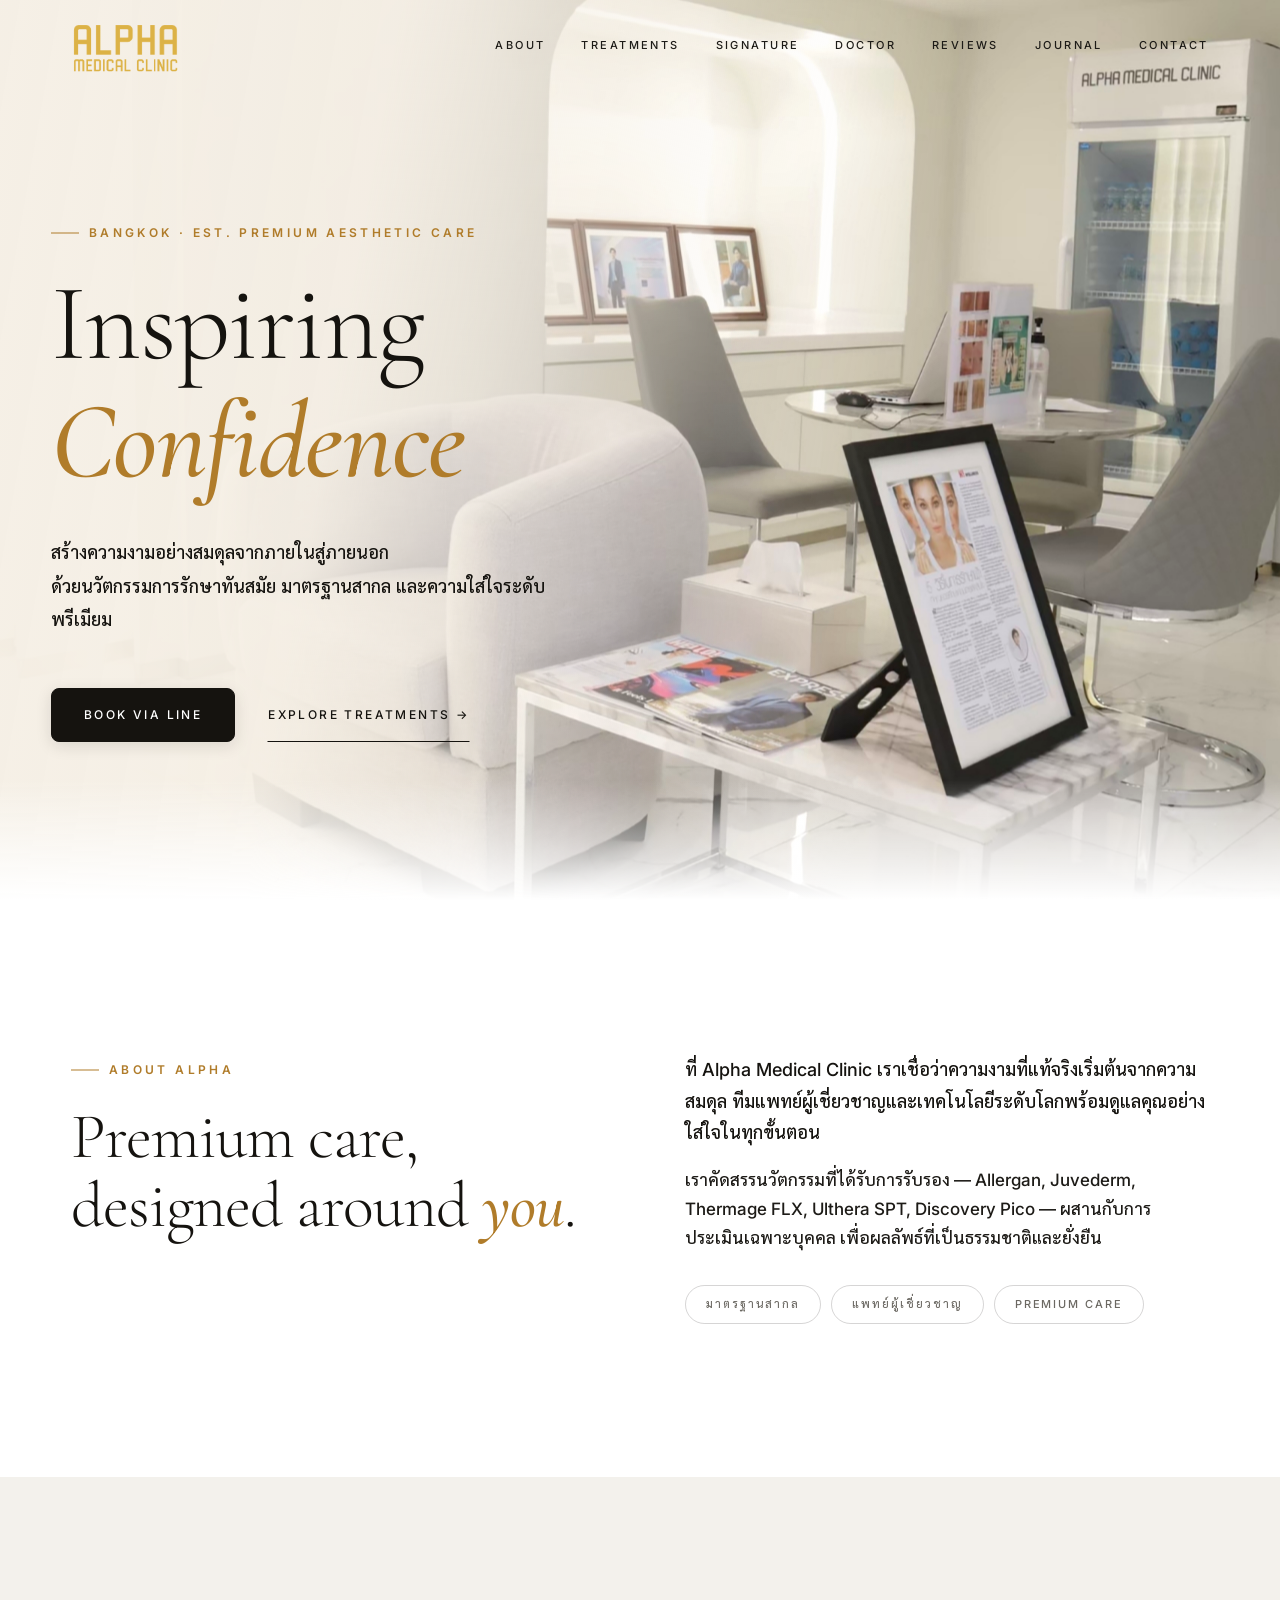
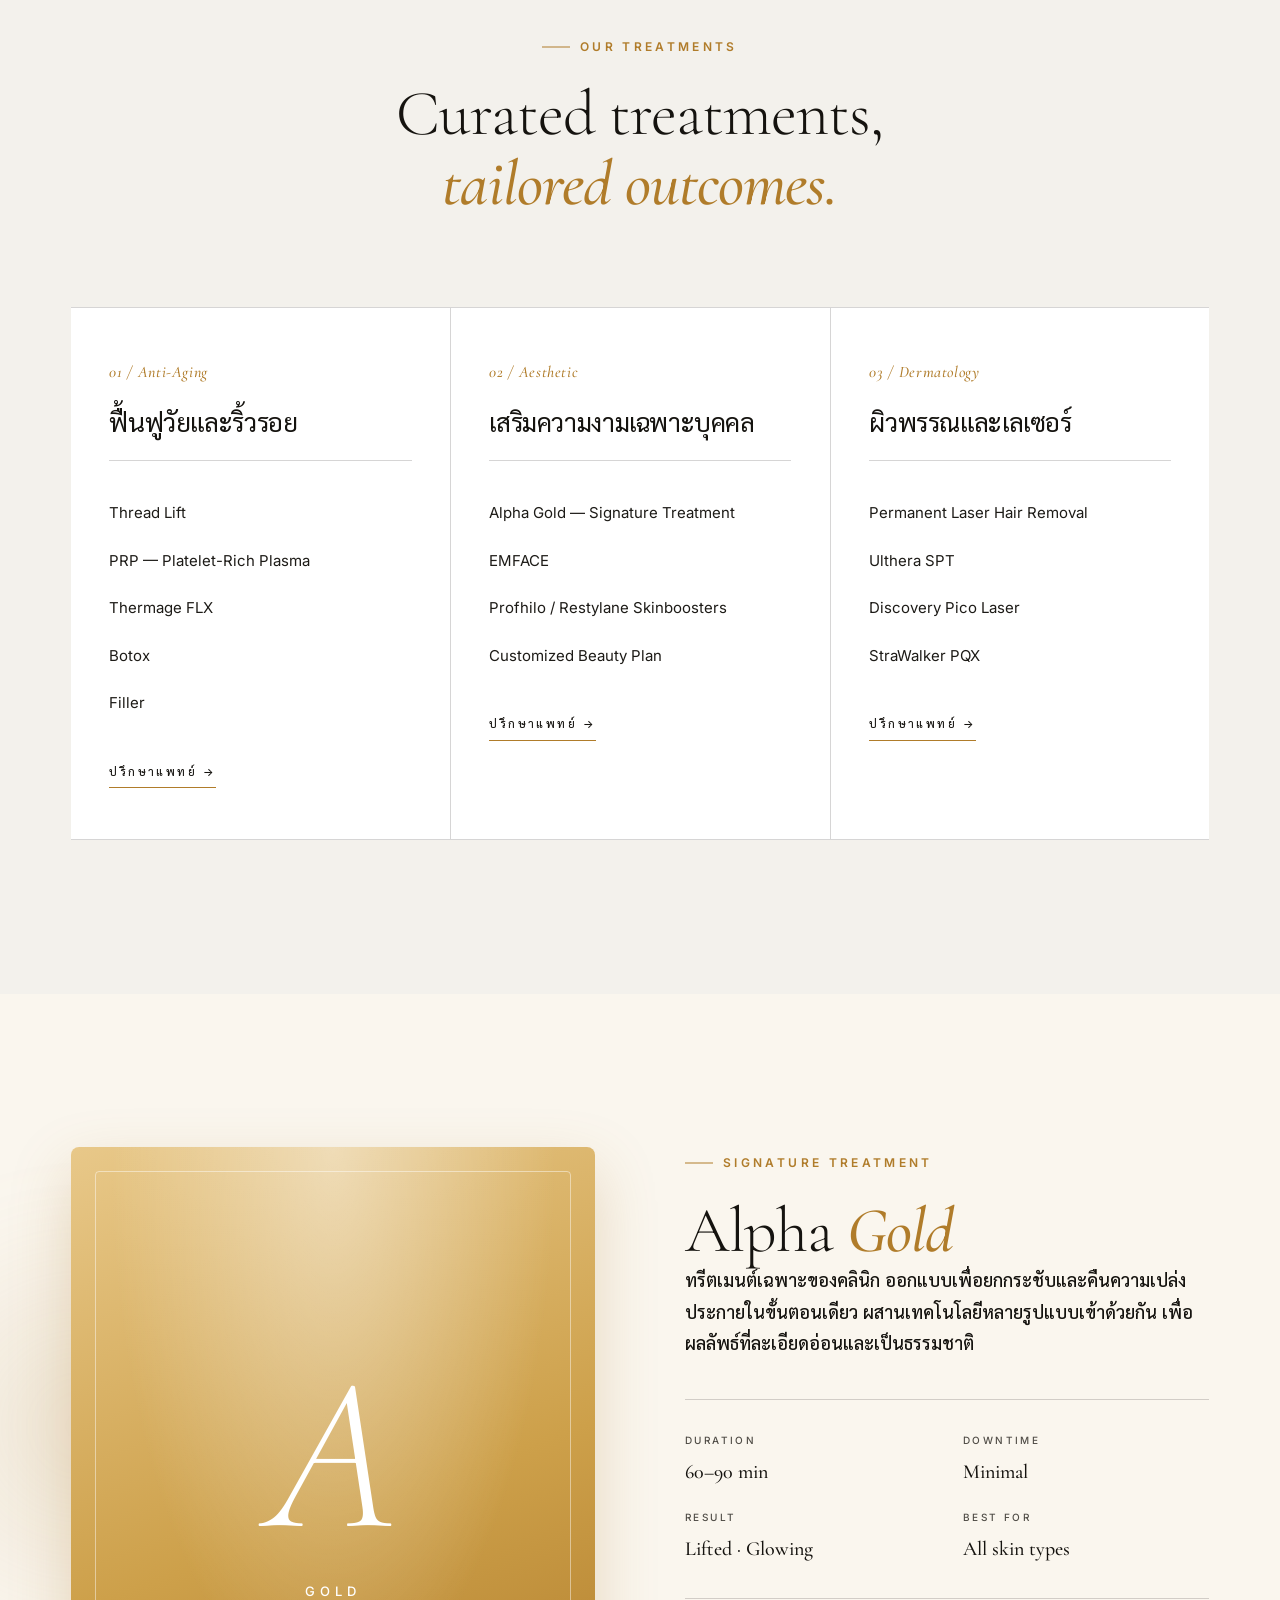
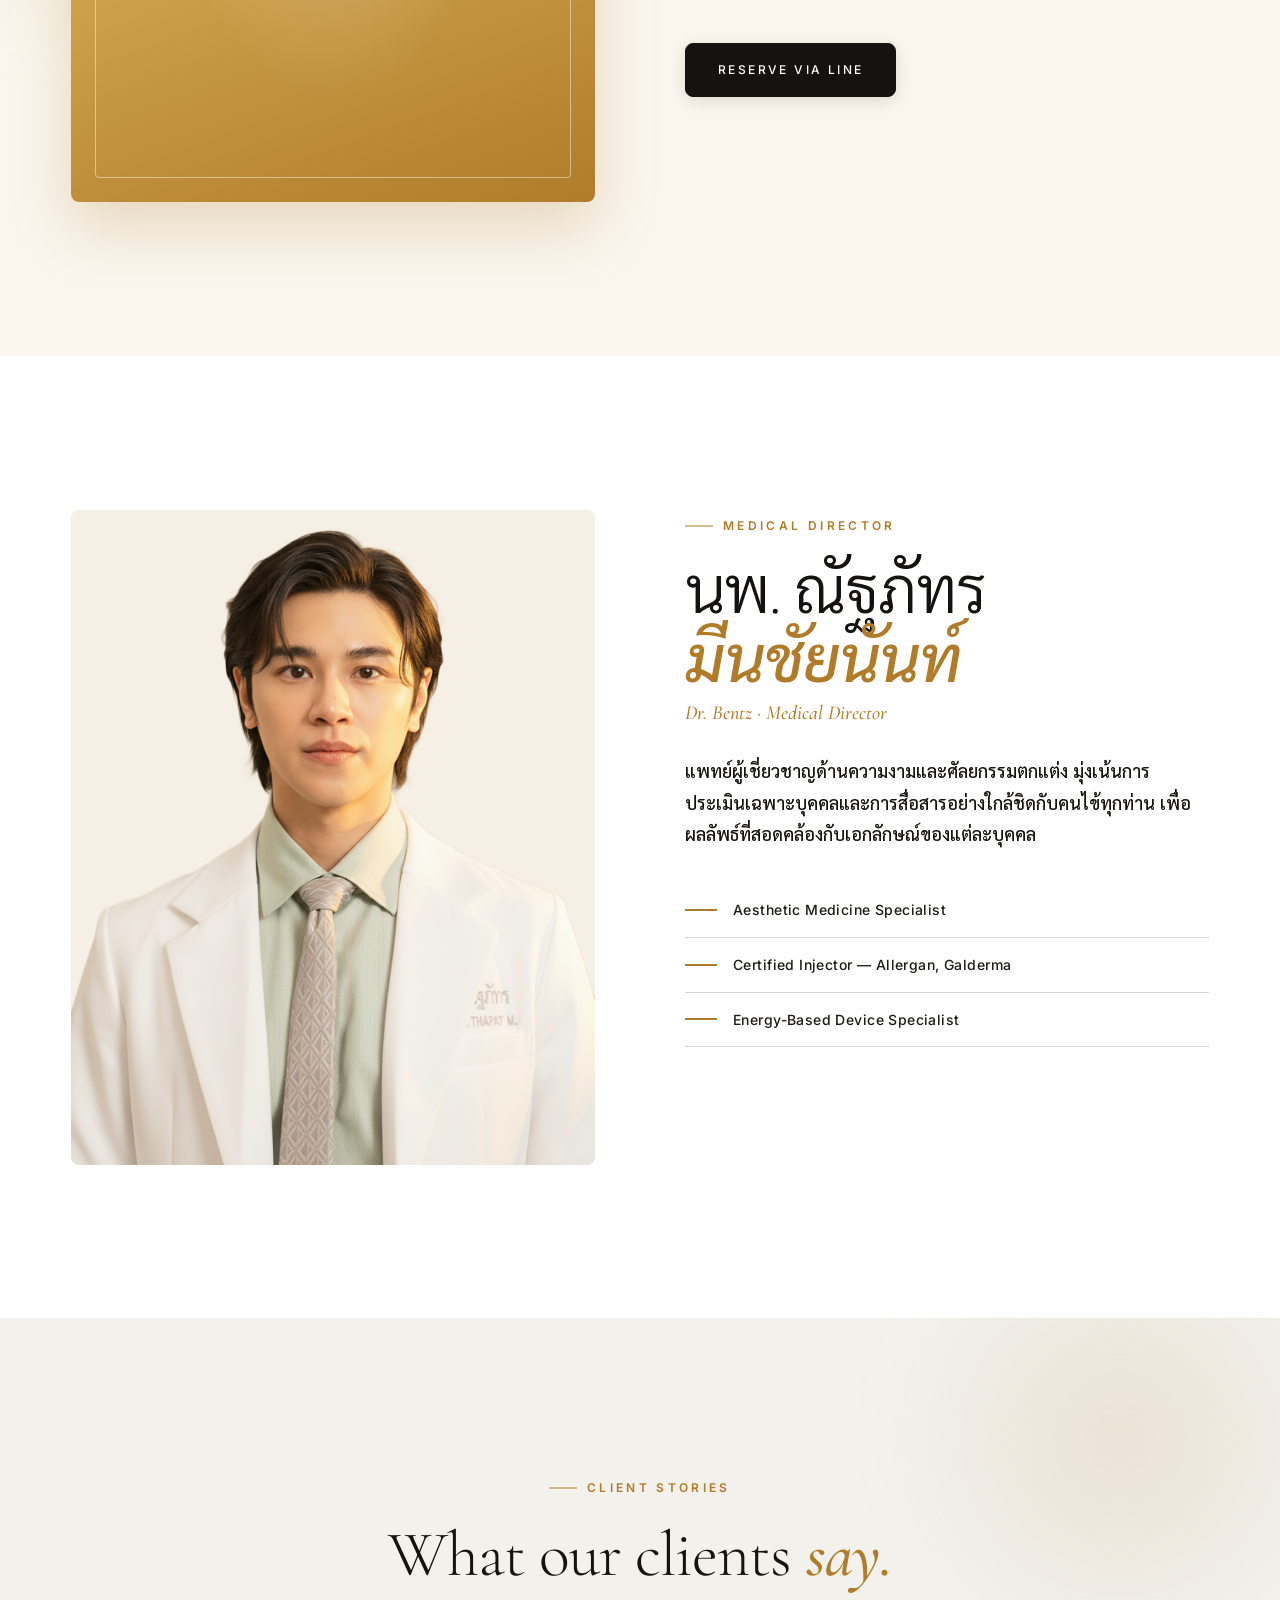
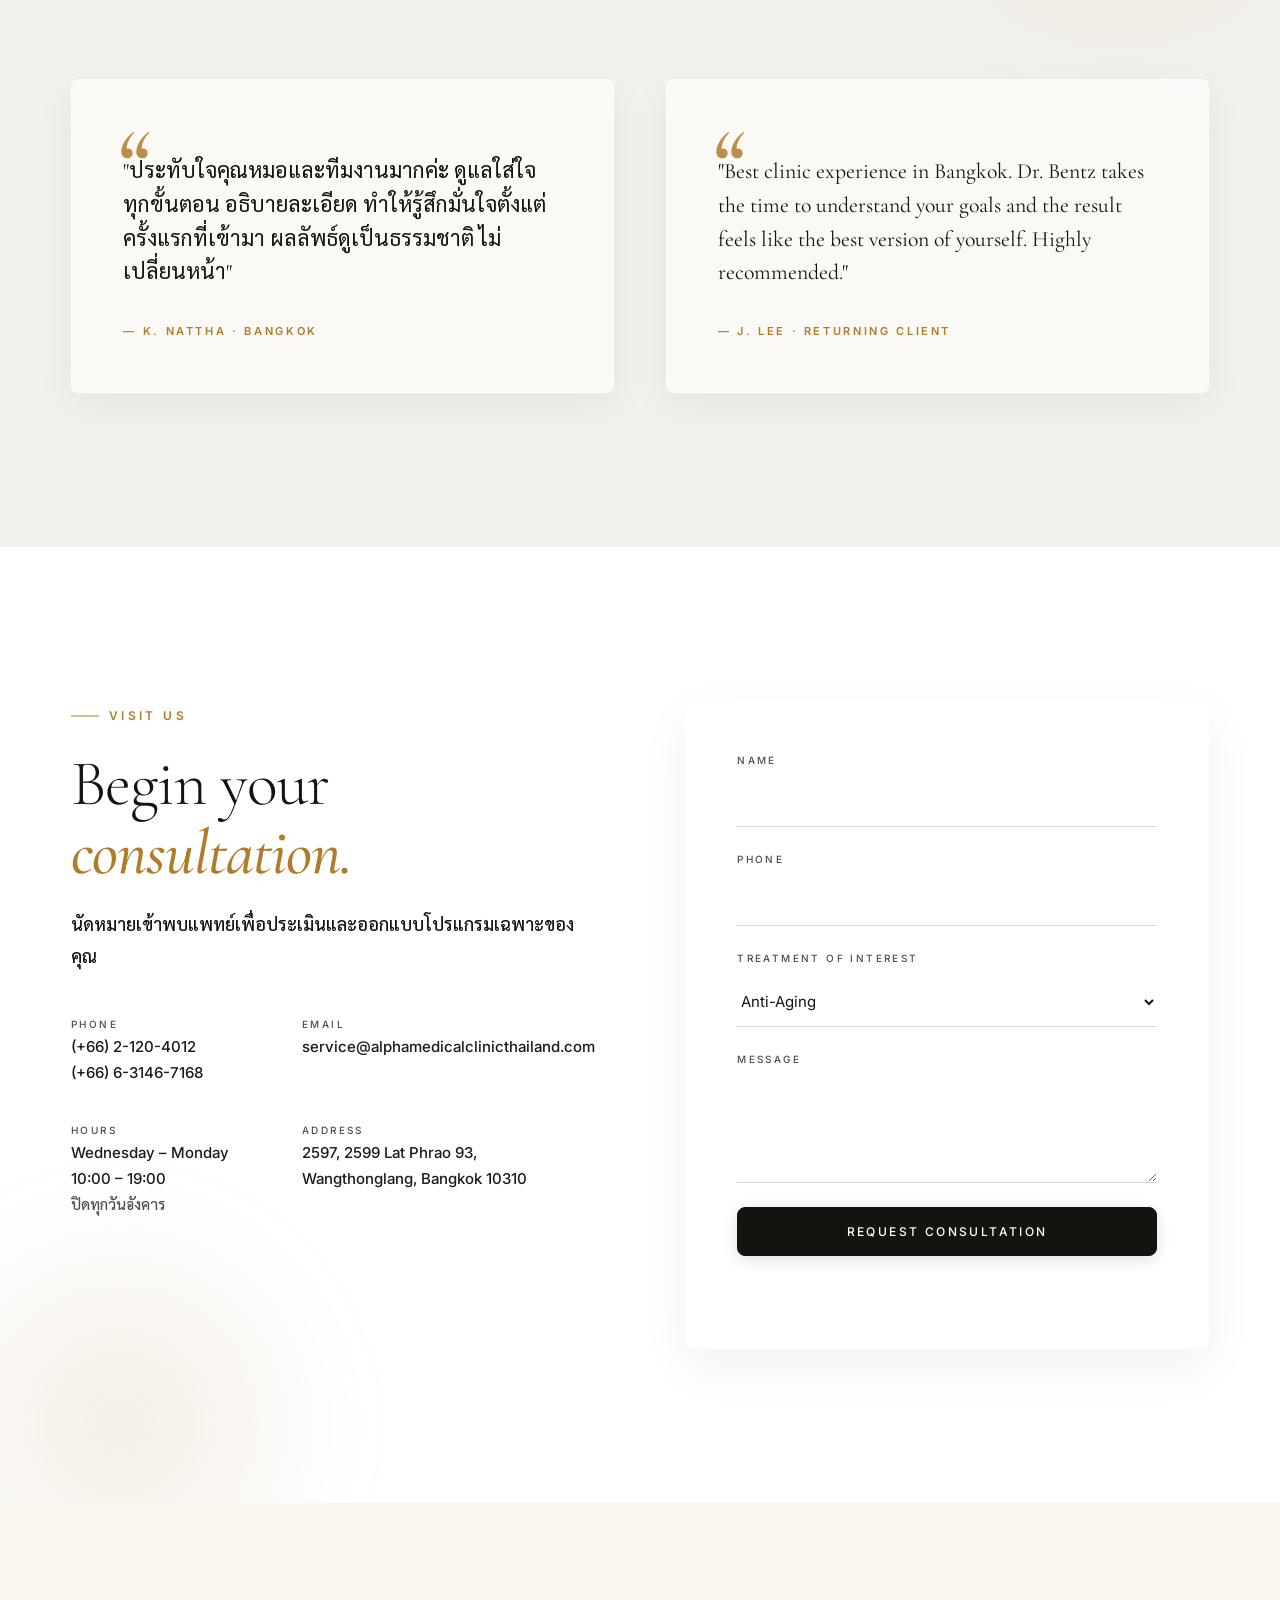
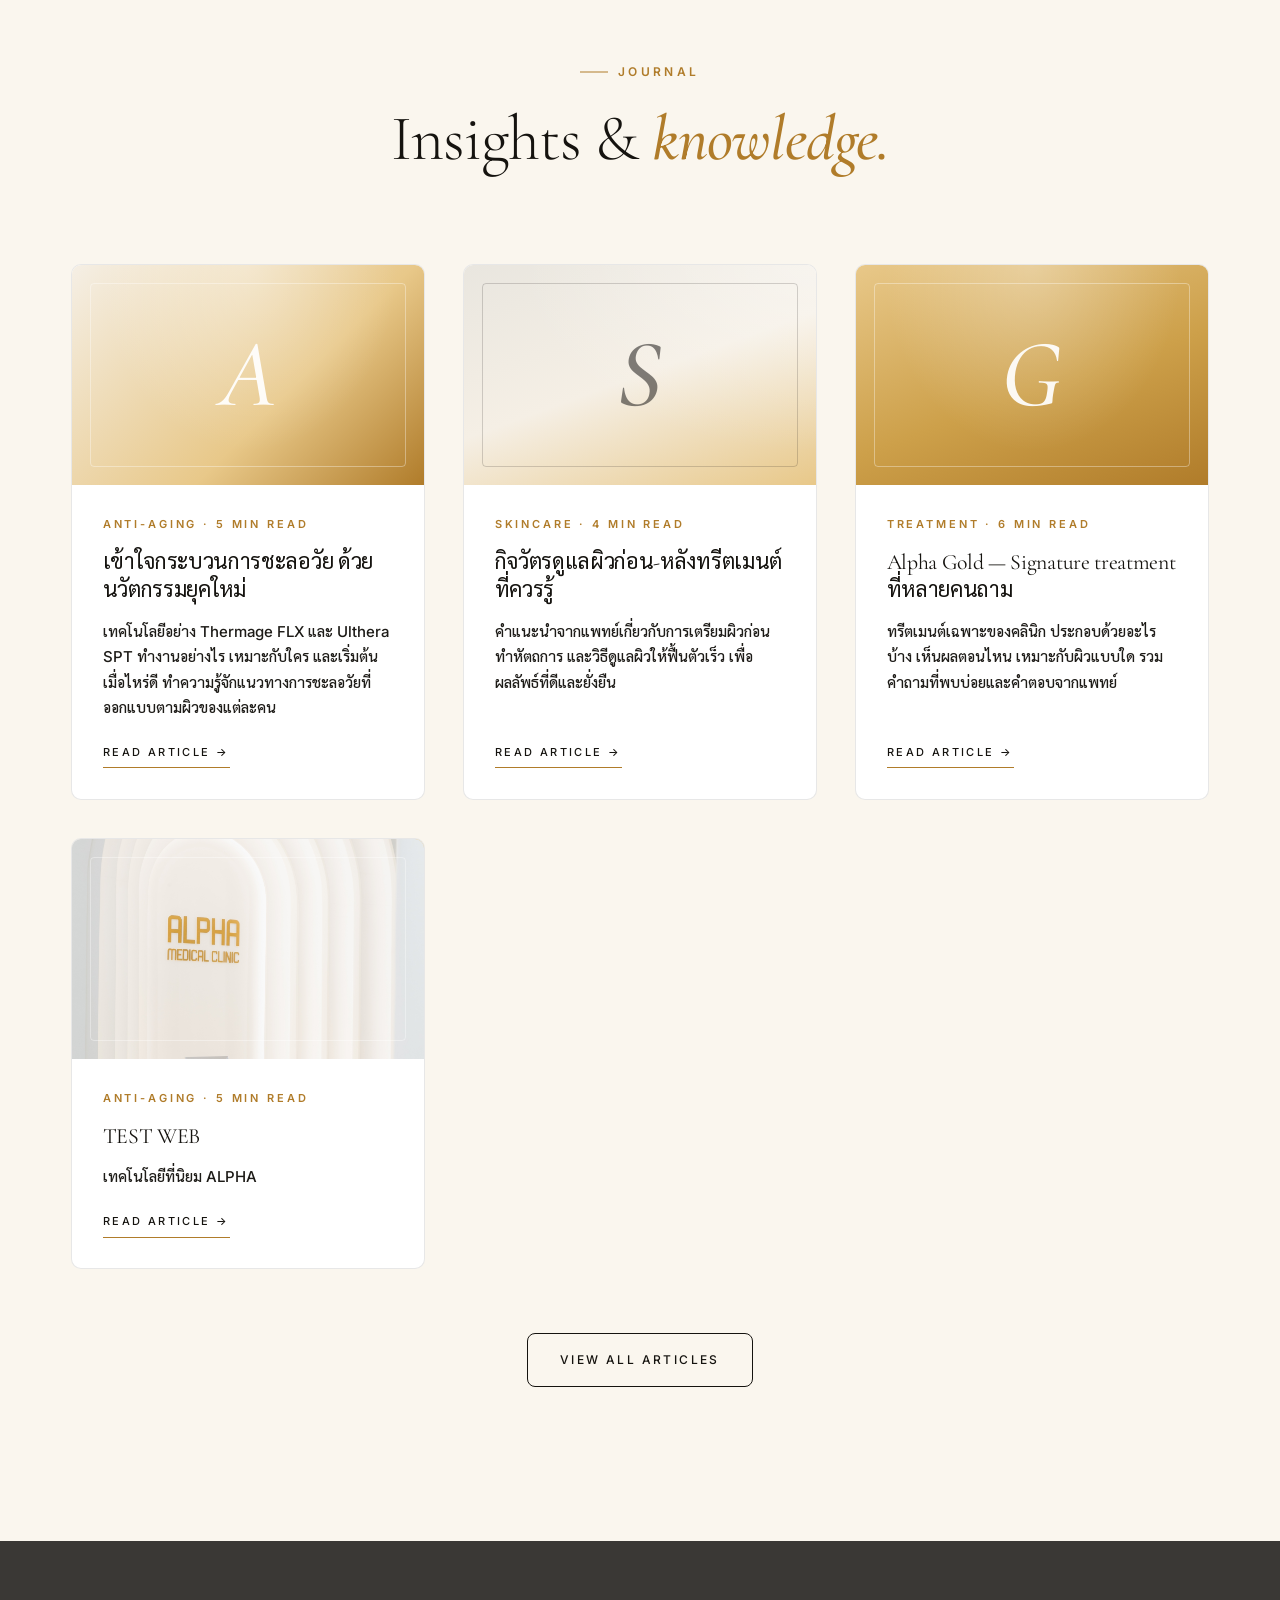
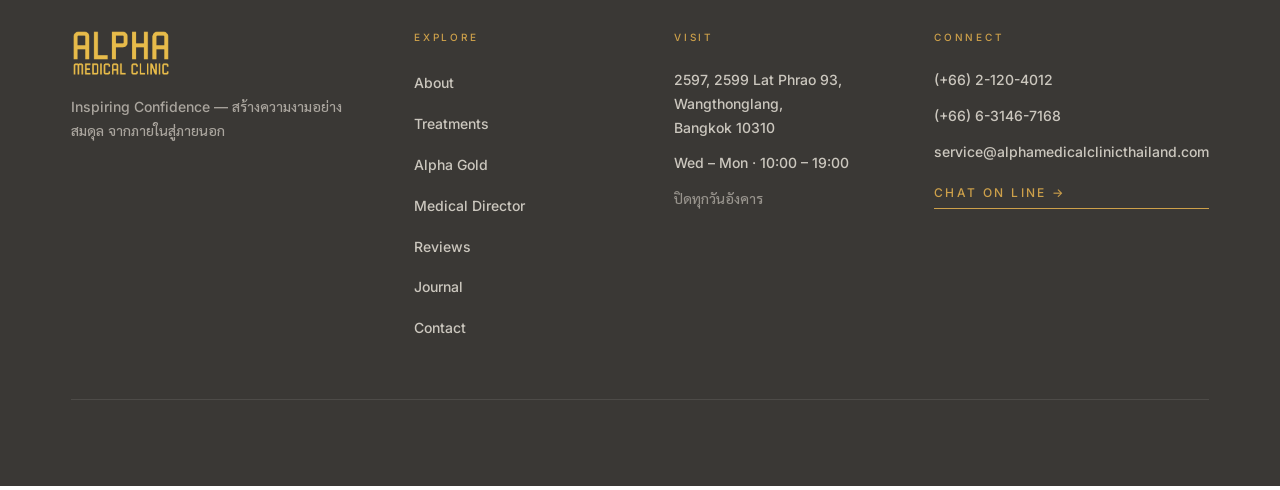
==== commit 180c04f4: "updateV01" ====
--- a/index.html
+++ b/index.html
@@ -8,7 +8,7 @@
   <link rel="preconnect" href="https://fonts.googleapis.com" />
   <link rel="preconnect" href="https://fonts.gstatic.com" crossorigin />
   <link href="https://fonts.googleapis.com/css2?family=Cormorant+Garamond:wght@300;400;500;600&family=Inter:wght@300;400;500;600&family=Sarabun:wght@300;400;500;600&display=swap" rel="stylesheet" />
-  <link rel="stylesheet" href="styles.css?v=3" />
+  <link rel="stylesheet" href="styles.css?v=6" />
 </head>
 <body>
 
@@ -38,15 +38,15 @@
       <div class="hero-bg"></div>
       <div class="hero-overlay"></div>
       <div class="hero-content">
-        <p class="eyebrow">Bangkok · Est. Premium Aesthetic Care</p>
-        <h1>Inspiring<br/><em>Confidence</em></h1>
-        <p class="hero-lead">
+        <p class="eyebrow" id="heroEyebrow">Bangkok · Est. Premium Aesthetic Care</p>
+        <h1 id="heroHeadline">Inspiring<br/><em>Confidence</em></h1>
+        <p class="hero-lead" id="heroLead">
           สร้างความงามอย่างสมดุลจากภายในสู่ภายนอก<br/>
           ด้วยนวัตกรรมการรักษาทันสมัย มาตรฐานสากล และความใส่ใจระดับพรีเมียม
         </p>
         <div class="hero-cta">
-          <a href="https://lin.ee/1i7Qgpv" target="_blank" rel="noopener noreferrer" class="btn btn-primary">Book via LINE</a>
-          <a href="#services" class="btn btn-ghost">Explore Treatments →</a>
+          <a href="https://lin.ee/1i7Qgpv" target="_blank" rel="noopener noreferrer" class="btn btn-primary" id="heroCtaPrimary">Book via LINE</a>
+          <a href="#services" class="btn btn-ghost" id="heroCtaSecondary">Explore Treatments →</a>
         </div>
       </div>
       <div class="hero-marquee">
@@ -169,19 +169,19 @@
       <div class="container two-col">
         <div class="col">
           <div class="doctor-portrait">
-            <img src="images/dr-benz.png" alt="นพ. ณัฐภัทร มีนชัยนันท์ — Medical Director" loading="lazy" />
+            <img src="images/dr-benz.png" alt="นพ. ณัฐภัทร มีนชัยนันท์ — Medical Director" loading="lazy" id="doctorPhoto" />
           </div>
         </div>
         <div class="col">
           <p class="eyebrow">Medical Director</p>
-          <h2>นพ. ณัฐภัทร<br/><em>มีนชัยนันท์</em></h2>
-          <p class="doc-en">Dr. Bentz · Medical Director</p>
-          <p class="lead">
+          <h2 id="doctorNameTh">นพ. ณัฐภัทร<br/><em>มีนชัยนันท์</em></h2>
+          <p class="doc-en" id="doctorNameEn">Dr. Bentz · Medical Director</p>
+          <p class="lead" id="doctorBio">
             แพทย์ผู้เชี่ยวชาญด้านความงามและศัลยกรรมตกแต่ง
             มุ่งเน้นการประเมินเฉพาะบุคคลและการสื่อสารอย่างใกล้ชิดกับคนไข้ทุกท่าน
             เพื่อผลลัพธ์ที่สอดคล้องกับเอกลักษณ์ของแต่ละบุคคล
           </p>
-          <ul class="credential-list">
+          <ul class="credential-list" id="doctorCredentials">
             <li>Aesthetic Medicine Specialist</li>
             <li>Certified Injector — Allergan, Galderma</li>
             <li>Energy-Based Device Specialist</li>
@@ -196,7 +196,7 @@
           <p class="eyebrow eyebrow-light">Client Stories</p>
           <h2>What our clients <em>say.</em></h2>
         </header>
-        <div class="review-grid">
+        <div class="review-grid" id="reviewGrid">
           <figure class="review">
             <blockquote>
               "ประทับใจคุณหมอและทีมงานมากค่ะ ดูแลใส่ใจทุกขั้นตอน
--- a/styles.css
+++ b/styles.css
@@ -18,12 +18,14 @@
   --ink-2: #1d1b17;
   --muted: #4f4c46;
 
-  --gold: #a87f50;
-  --gold-2: #b8956a;
-  --gold-soft: #d9c39c;
-
-  --line: rgba(28,26,23,0.16);
-  --line-soft: rgba(28,26,23,0.08);
+  --gold: #b07c2a;
+  --gold-2: #cda04a;
+  --gold-soft: #e8c889;
+  --gold-deep: #8a5a18;
+
+  --line: rgba(28,26,23,0.18);
+  --line-soft: rgba(28,26,23,0.10);
+  --line-gold: rgba(176, 124, 42, 0.35);
 
   --f-serif: 'Cormorant Garamond', 'Sarabun', Georgia, serif;
   --f-sans: 'Inter', 'Sarabun', -apple-system, BlinkMacSystemFont, system-ui, sans-serif;
@@ -71,12 +73,12 @@
 h1 {
   font-size: clamp(52px, 8.5vw, 112px);
 }
-h1 em { font-style: italic; color: var(--gold); font-weight: 400; }
+h1 em { font-style: italic; color: var(--gold); font-weight: 500; }
 
 h2 {
   font-size: clamp(36px, 5vw, 64px);
 }
-h2 em { font-style: italic; color: var(--gold); font-weight: 400; }
+h2 em { font-style: italic; color: var(--gold); font-weight: 500; }
 
 h3 {
   font-size: clamp(22px, 2vw, 26px);
@@ -87,10 +89,23 @@
   font-family: var(--f-sans);
   font-size: 12px;
   font-weight: 600;
-  letter-spacing: 0.24em;
+  letter-spacing: 0.28em;
   text-transform: uppercase;
   color: var(--gold);
   margin-bottom: 22px;
+  display: inline-block;
+  position: relative;
+  padding-left: 38px;
+}
+.eyebrow::before {
+  content: "";
+  position: absolute;
+  left: 0;
+  top: 50%;
+  transform: translateY(-50%);
+  width: 28px;
+  height: 1px;
+  background: var(--gold);
 }
 
 .lead {
@@ -129,11 +144,13 @@
   background: var(--ink);
   color: var(--white);
   border-color: var(--ink);
+  box-shadow: 0 4px 16px rgba(28, 26, 23, 0.12);
 }
 .btn-primary:hover {
   background: var(--gold);
   border-color: var(--gold);
   letter-spacing: 0.24em;
+  box-shadow: 0 8px 24px rgba(176, 124, 42, 0.35);
 }
 
 .btn-outline {
@@ -290,7 +307,7 @@
   background-repeat: no-repeat;
   opacity: 0;
   transition: opacity 1.5s cubic-bezier(0.4, 0, 0.2, 1);
-  filter: saturate(1.05) brightness(0.88);
+  filter: saturate(1.10) contrast(1.04);
   transform: scale(1.04);
   will-change: opacity, transform;
 }
@@ -342,16 +359,11 @@
   background:
     linear-gradient(
       100deg,
-      rgba(245, 239, 229, 1) 0%,
-      rgba(245, 239, 229, 0.98) 38%,
-      rgba(245, 239, 229, 0.85) 55%,
-      rgba(245, 239, 229, 0.45) 78%,
-      rgba(245, 239, 229, 0.12) 100%
-    ),
-    linear-gradient(
-      180deg,
-      transparent 50%,
-      rgba(255, 255, 255, 0.65) 100%
+      rgba(245, 239, 229, 0.98) 0%,
+      rgba(245, 239, 229, 0.94) 28%,
+      rgba(245, 239, 229, 0.55) 42%,
+      rgba(245, 239, 229, 0.12) 58%,
+      rgba(245, 239, 229, 0) 70%
     );
   z-index: 1;
   pointer-events: none;
@@ -476,9 +488,10 @@
 .service-tag {
   font-family: var(--f-serif);
   font-style: italic;
-  font-size: 14px;
+  font-size: 16px;
+  font-weight: 500;
   color: var(--gold);
-  margin-bottom: 22px;
+  margin-bottom: 24px;
   letter-spacing: 0.04em;
 }
 
@@ -515,13 +528,14 @@
 .signature-visual {
   aspect-ratio: 4/5;
   background:
-    radial-gradient(ellipse at top, rgba(255,255,255,0.4), transparent 60%),
-    linear-gradient(160deg, var(--gold-soft) 0%, var(--gold-2) 60%, var(--gold) 100%);
+    radial-gradient(ellipse at top, rgba(255,255,255,0.45), transparent 60%),
+    linear-gradient(160deg, var(--gold-soft) 0%, var(--gold-2) 55%, var(--gold) 100%);
   position: relative;
   display: grid;
   place-items: center;
   overflow: hidden;
   border-radius: 8px;
+  box-shadow: 0 24px 60px rgba(176, 124, 42, 0.25);
 }
 .signature-visual::before {
   content: "";
@@ -599,7 +613,8 @@
 .doc-en {
   font-family: var(--f-serif);
   font-style: italic;
-  font-size: 18px;
+  font-size: 20px;
+  font-weight: 500;
   color: var(--gold);
   margin-bottom: 26px;
 }
@@ -620,7 +635,7 @@
 }
 .credential-list li::before {
   content: "";
-  width: 28px; height: 1px;
+  width: 32px; height: 2px;
   background: var(--gold);
 }
 
@@ -657,15 +672,18 @@
   content: "“";
   position: absolute;
   top: -16px; left: -8px;
-  font-size: 80px;
+  font-size: 96px;
   color: var(--gold);
   font-style: italic;
+  font-weight: 600;
   line-height: 1;
+  opacity: 0.85;
 }
 
 .review figcaption {
   font-size: 11px;
-  letter-spacing: 0.22em;
+  font-weight: 600;
+  letter-spacing: 0.24em;
   text-transform: uppercase;
   color: var(--gold);
 }
@@ -755,9 +773,9 @@
 }
 
 .article-meta {
-  font-size: 10px;
-  font-weight: 500;
-  letter-spacing: 0.24em;
+  font-size: 11px;
+  font-weight: 600;
+  letter-spacing: 0.26em;
   text-transform: uppercase;
   color: var(--gold);
 }
@@ -1537,20 +1555,61 @@
     background:
       linear-gradient(
         180deg,
-        rgba(250, 246, 238, 0.97) 0%,
-        rgba(250, 246, 238, 0.93) 38%,
-        rgba(250, 246, 238, 0.72) 68%,
-        rgba(250, 246, 238, 0.50) 100%
+        rgba(245, 239, 229, 0.96) 0%,
+        rgba(245, 239, 229, 0.88) 32%,
+        rgba(245, 239, 229, 0.45) 62%,
+        rgba(245, 239, 229, 0.10) 90%,
+        rgba(245, 239, 229, 0) 100%
       );
   }
-  .hero::after { height: 80px; }
-  .hero-lead { max-width: 100%; }
+  .hero::after { height: 60px; }
+  .hero-lead { max-width: 100%; font-size: 16px; }
+
+  /* Buttons smaller on tablet/mobile */
+  .hero-cta {
+    flex-direction: column;
+    align-items: flex-start;
+    gap: 18px;
+  }
+  .hero-cta .btn {
+    padding: 13px 26px;
+    font-size: 11px;
+    letter-spacing: 0.18em;
+    width: auto;
+    align-self: flex-start;
+    text-align: center;
+  }
+  .hero-cta .btn-ghost { padding: 13px 0; width: auto; }
+  .btn { padding: 13px 26px; font-size: 11px; }
+  .btn-sm { padding: 9px 18px; font-size: 10px; }
 }
 
 @media (max-width: 600px) {
-  .hero { padding-top: 120px; padding-bottom: 96px; }
-  .hero-cta { flex-direction: column; align-items: stretch; }
-  .hero-cta .btn { text-align: center; }
+  .hero { padding-top: 120px; padding-bottom: 80px; }
+
+  /* Hero typography — smaller on phones */
+  .hero h1 { font-size: clamp(40px, 13vw, 64px); }
+  .hero-lead { font-size: 15px; line-height: 1.75; margin-bottom: 36px; }
+
+  /* Hero buttons — smaller, intrinsic width, gap between */
+  .hero-cta {
+    flex-direction: column;
+    align-items: flex-start;
+    gap: 16px;
+  }
+  .hero-cta .btn {
+    padding: 12px 24px;
+    font-size: 11px;
+    letter-spacing: 0.18em;
+    width: auto;
+    align-self: flex-start;
+  }
+  .hero-cta .btn-ghost { padding: 12px 0; width: auto; }
+
+  /* Other mobile buttons (across the site) — slightly smaller */
+  .btn { padding: 13px 26px; font-size: 11px; }
+  .btn-sm { padding: 9px 18px; font-size: 10px; }
+
   .kv-grid { grid-template-columns: 1fr; }
   .footer-top { grid-template-columns: 1fr; gap: 36px; }
 
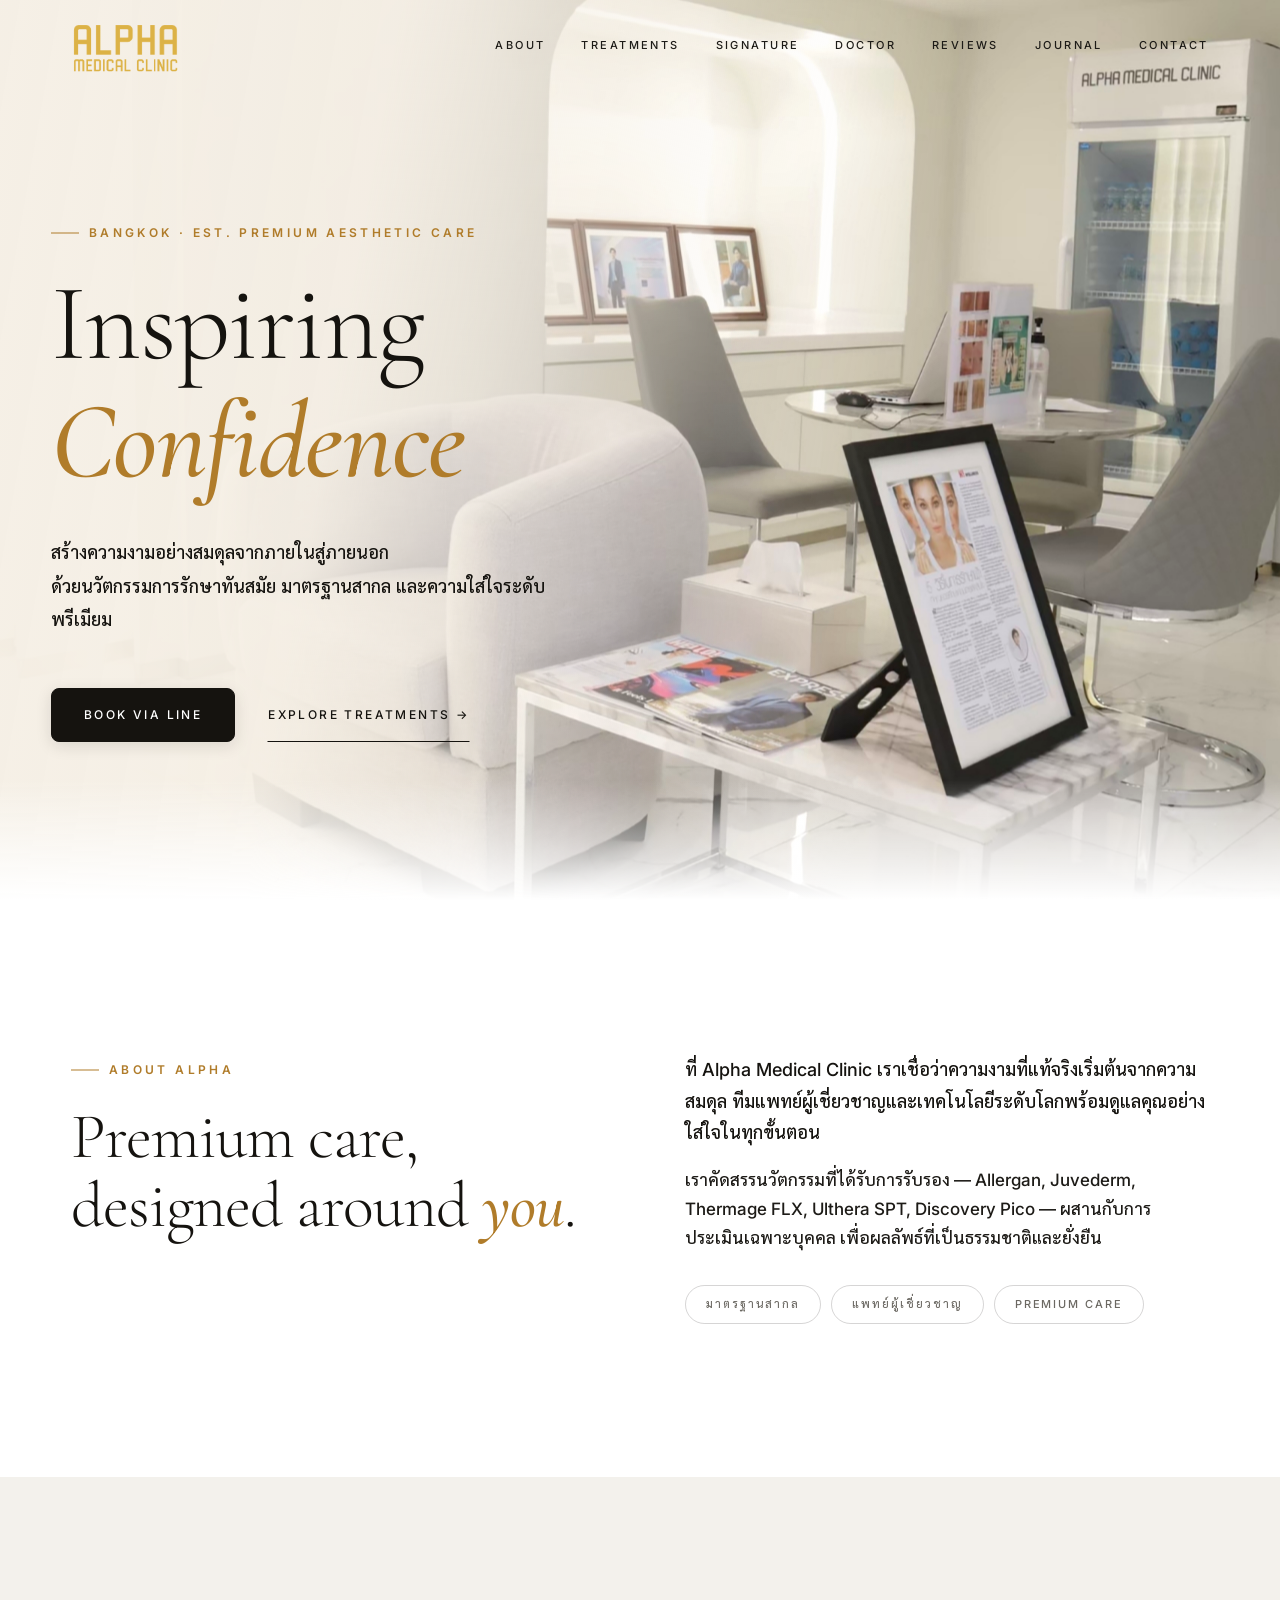
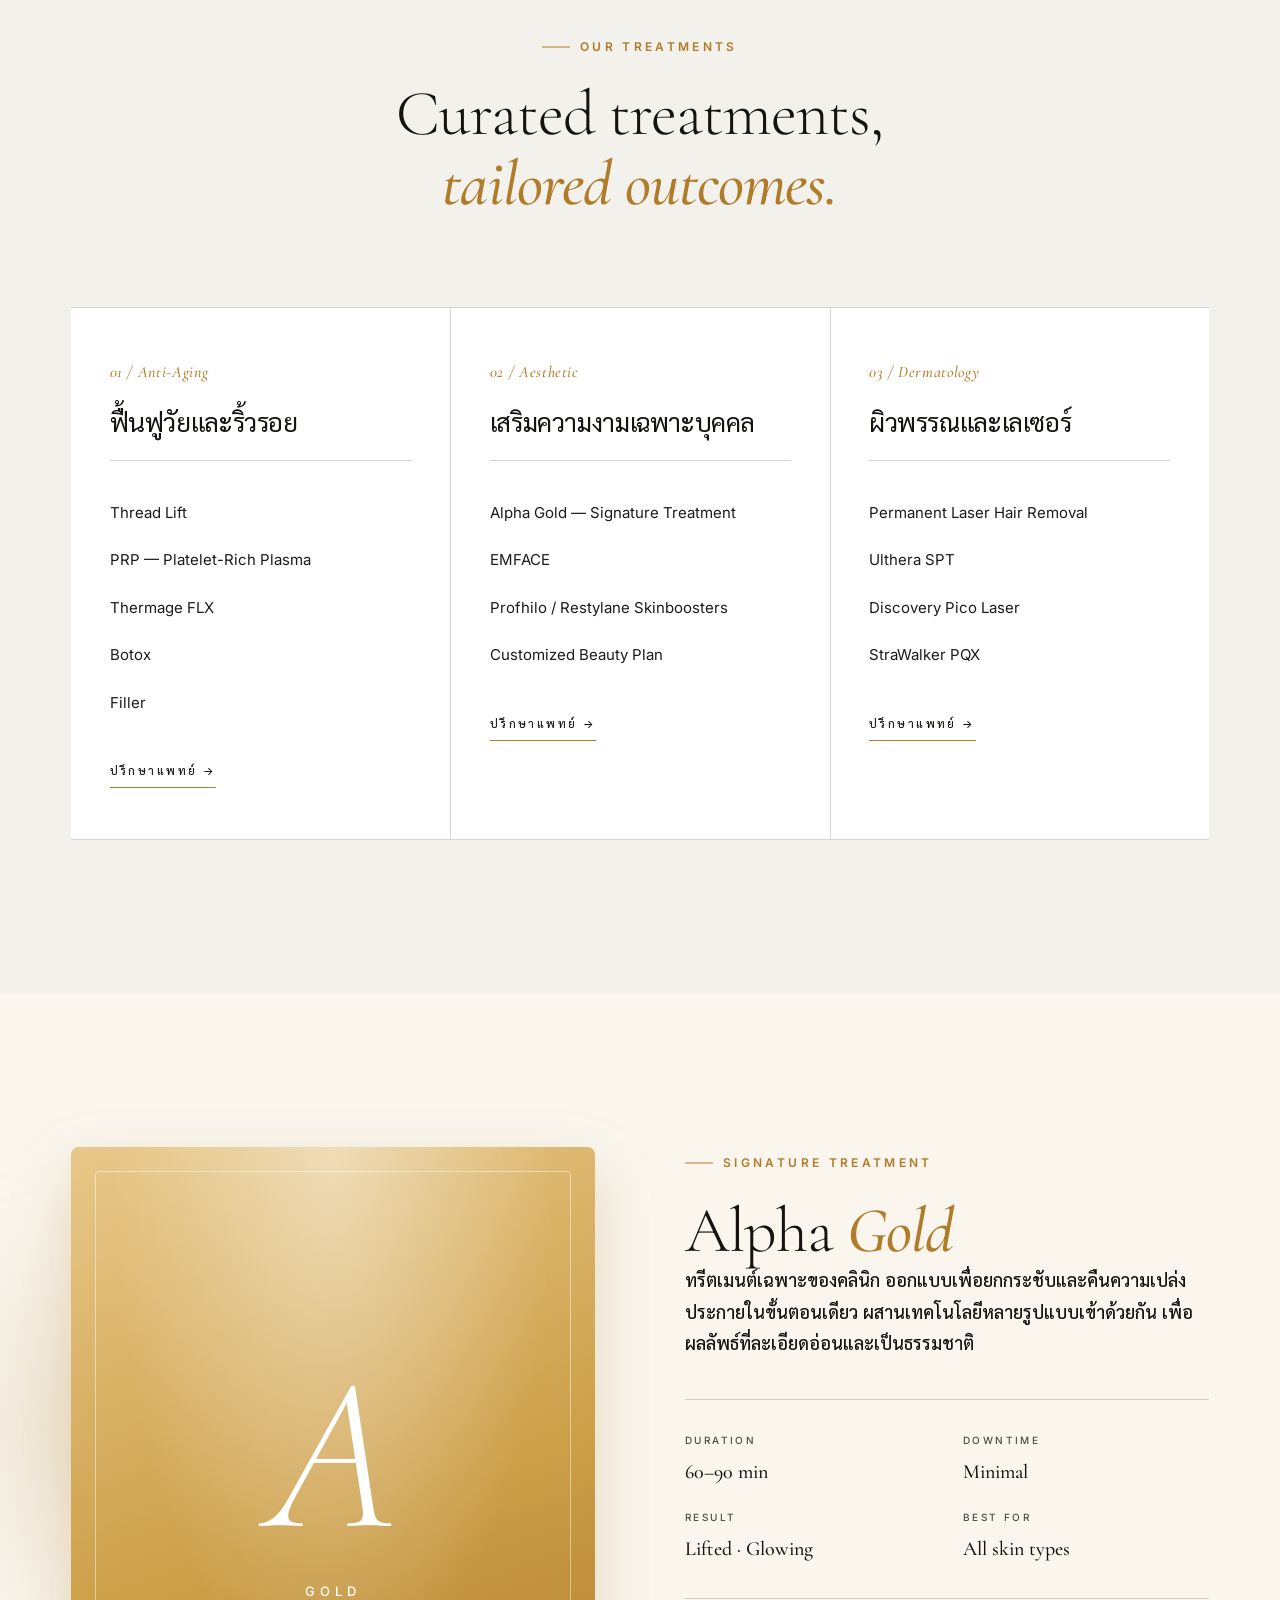
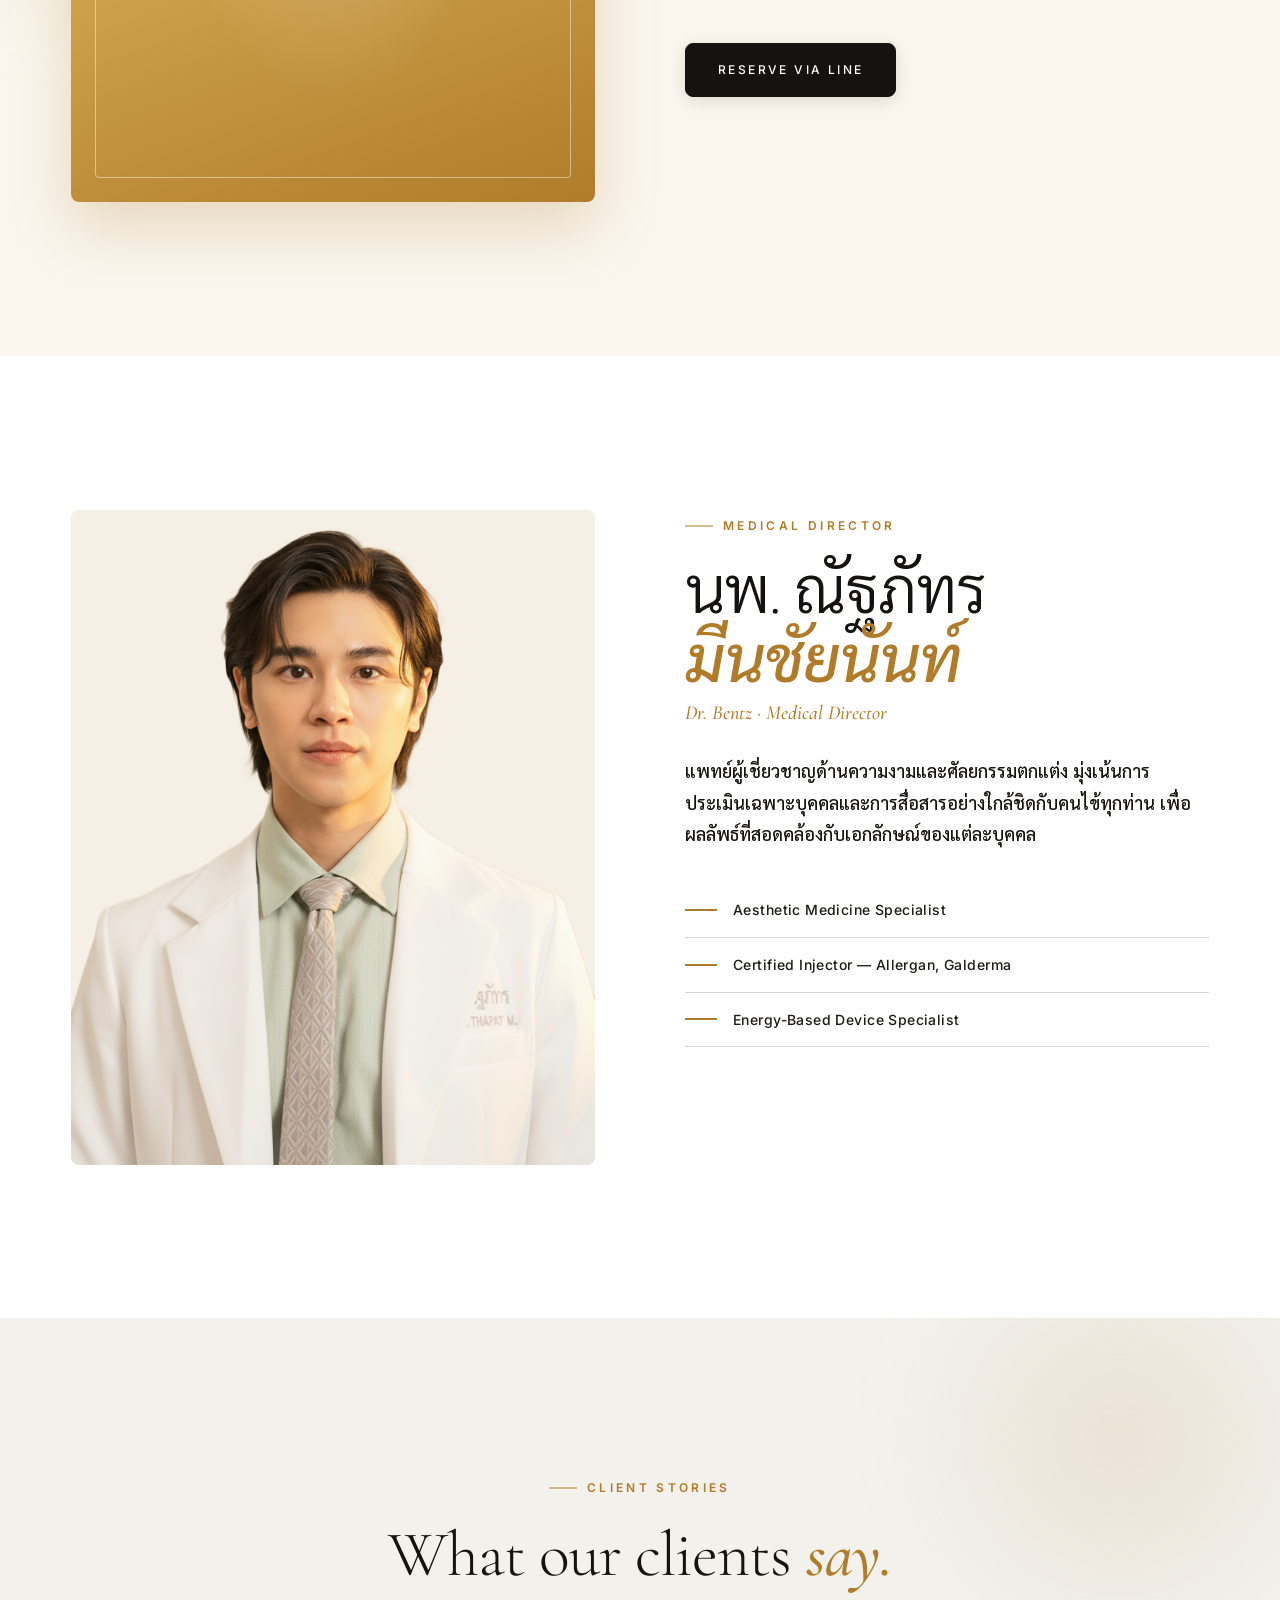
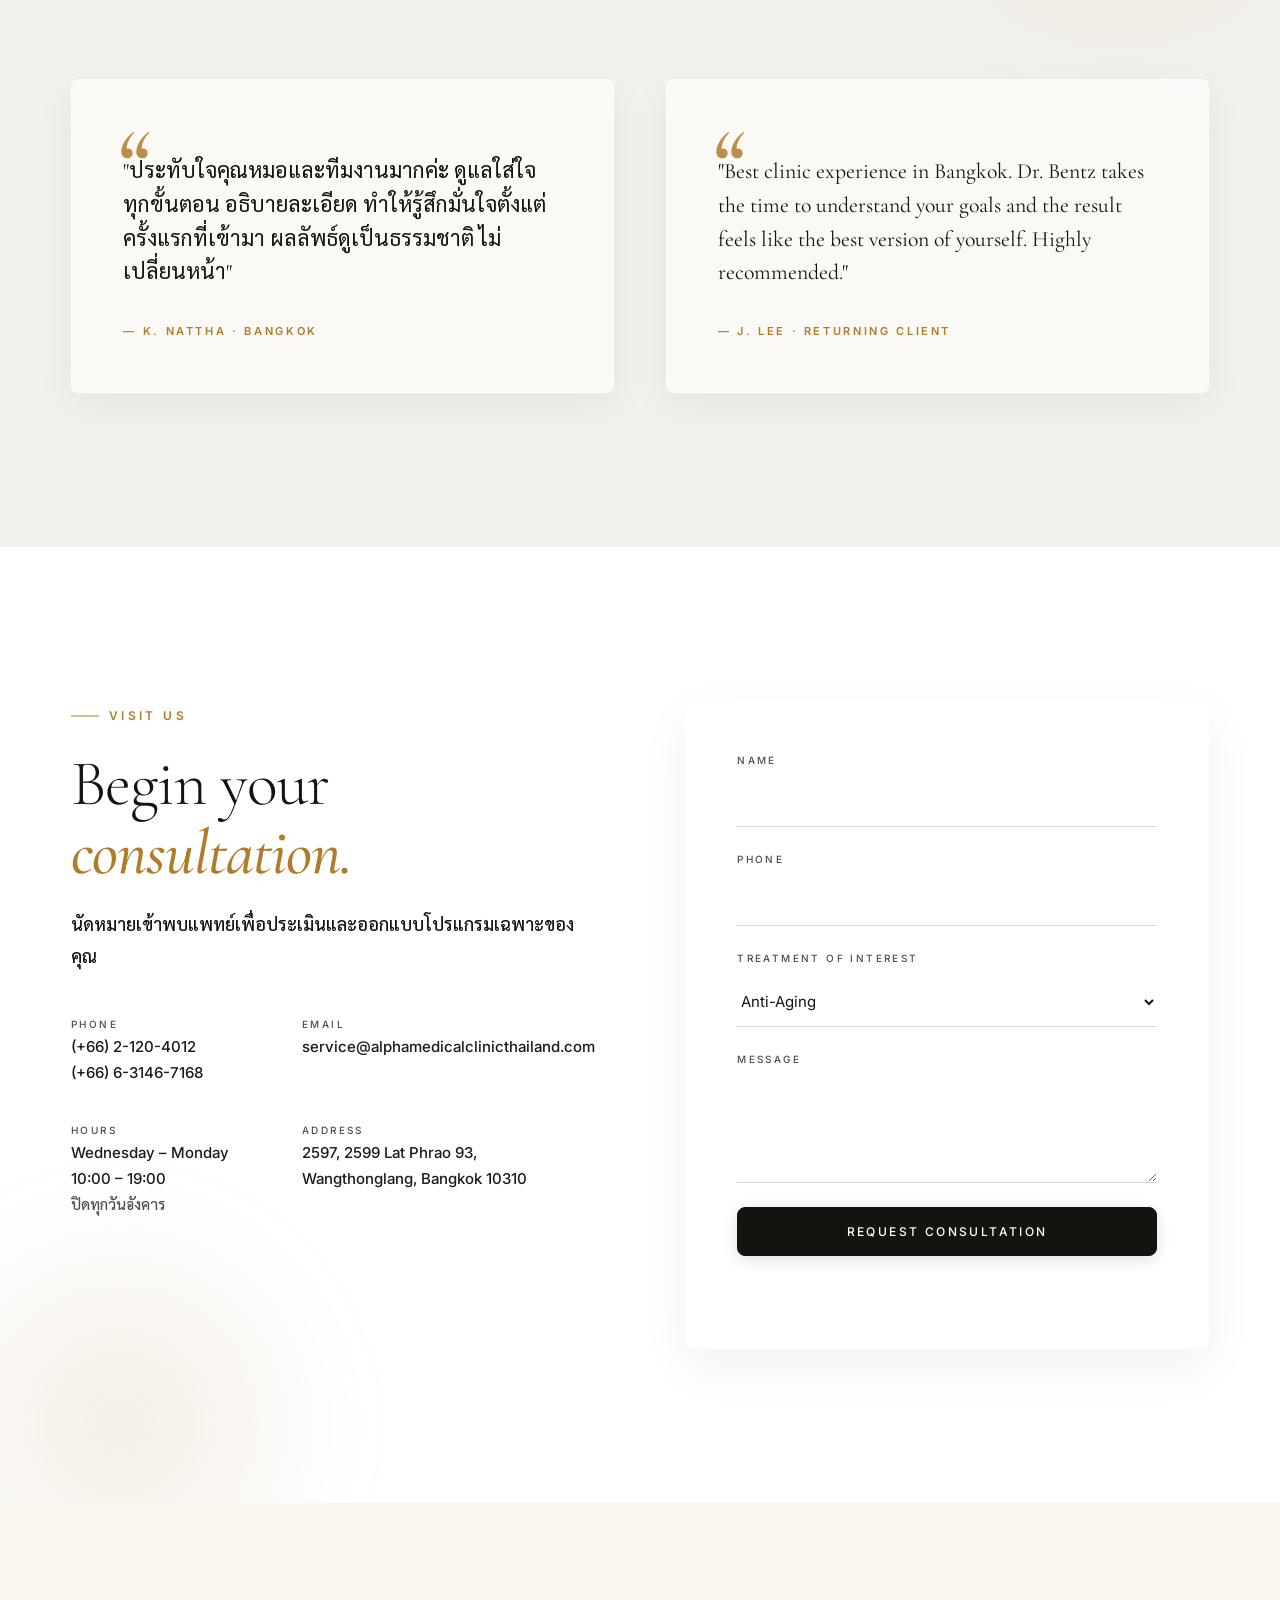
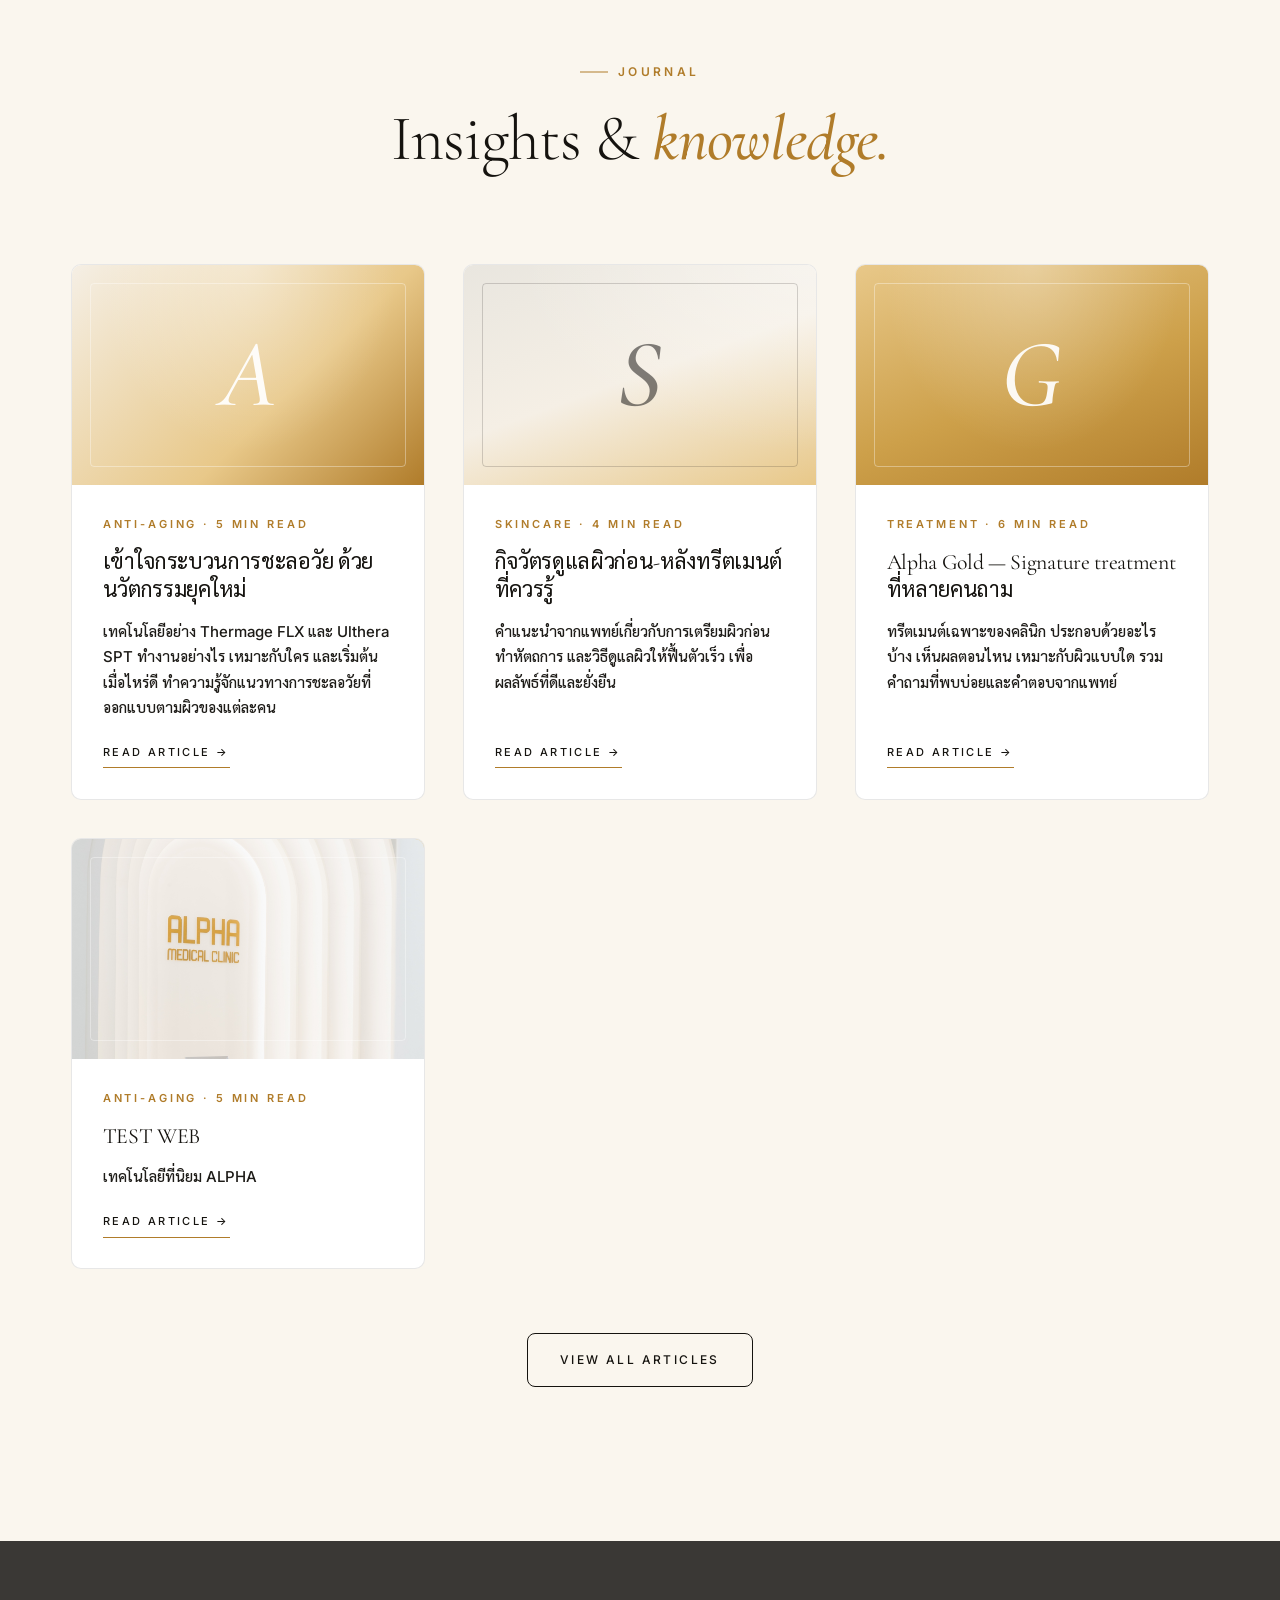
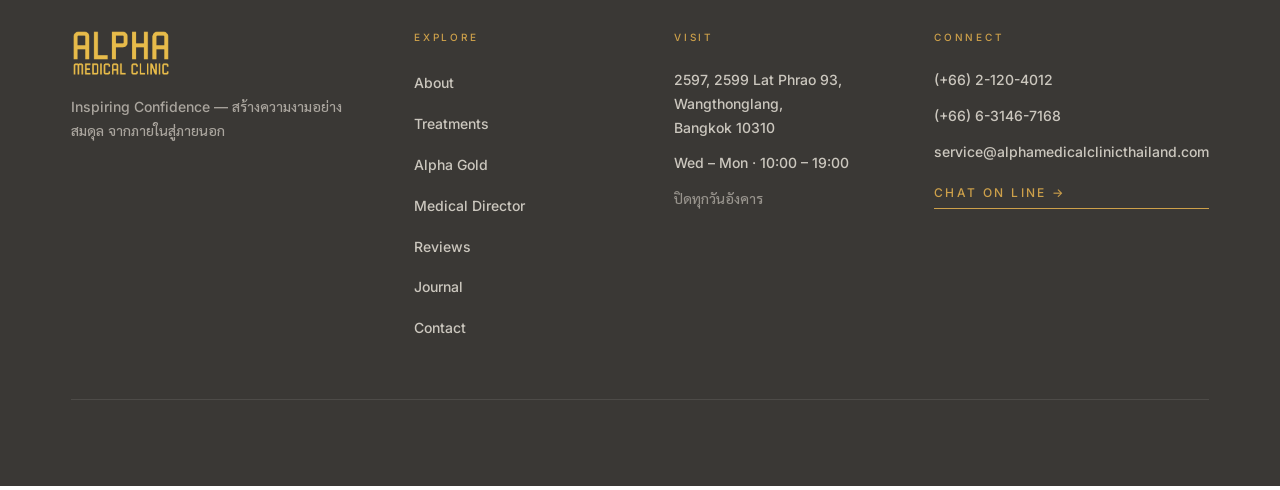
==== commit be9284c8: "Expand CMS: About, Services, Alpha Gold + sharper hero" ====
--- a/index.html
+++ b/index.html
@@ -63,20 +63,20 @@
     <section class="about section" id="about">
       <div class="container two-col">
         <div class="col">
-          <p class="eyebrow">About Alpha</p>
-          <h2>Premium care, designed around <em>you</em>.</h2>
-        </div>
-        <div class="col">
-          <p class="lead">
+          <p class="eyebrow" id="aboutEyebrow">About Alpha</p>
+          <h2 id="aboutTitle">Premium care, designed around <em>you</em>.</h2>
+        </div>
+        <div class="col">
+          <p class="lead" id="aboutLead">
             ที่ Alpha Medical Clinic เราเชื่อว่าความงามที่แท้จริงเริ่มต้นจากความสมดุล
             ทีมแพทย์ผู้เชี่ยวชาญและเทคโนโลยีระดับโลกพร้อมดูแลคุณอย่างใส่ใจในทุกขั้นตอน
           </p>
-          <p>
+          <p id="aboutBody">
             เราคัดสรรนวัตกรรมที่ได้รับการรับรอง — Allergan, Juvederm, Thermage FLX,
             Ulthera SPT, Discovery Pico — ผสานกับการประเมินเฉพาะบุคคล
             เพื่อผลลัพธ์ที่เป็นธรรมชาติและยั่งยืน
           </p>
-          <ul class="pill-list">
+          <ul class="pill-list" id="aboutPills">
             <li>มาตรฐานสากล</li>
             <li>แพทย์ผู้เชี่ยวชาญ</li>
             <li>Premium Care</li>
@@ -88,11 +88,11 @@
     <section class="services section section-dark" id="services">
       <div class="container">
         <header class="section-head">
-          <p class="eyebrow eyebrow-light">Our Treatments</p>
-          <h2>Curated treatments,<br/><em>tailored outcomes.</em></h2>
+          <p class="eyebrow eyebrow-light" id="servicesEyebrow">Our Treatments</p>
+          <h2 id="servicesTitle">Curated treatments,<br/><em>tailored outcomes.</em></h2>
         </header>
 
-        <div class="service-grid">
+        <div class="service-grid" id="servicesGrid">
           <article class="service-card">
             <p class="service-tag">01 / Anti-Aging</p>
             <h3>ฟื้นฟูวัยและริ้วรอย</h3>
@@ -148,19 +148,19 @@
           </div>
         </div>
         <div class="col">
-          <p class="eyebrow">Signature Treatment</p>
-          <h2>Alpha <em>Gold</em></h2>
-          <p class="lead">
+          <p class="eyebrow" id="signatureEyebrow">Signature Treatment</p>
+          <h2 id="signatureTitle">Alpha <em>Gold</em></h2>
+          <p class="lead" id="signatureLead">
             ทรีตเมนต์เฉพาะของคลินิก ออกแบบเพื่อยกกระชับและคืนความเปล่งประกายในขั้นตอนเดียว
             ผสานเทคโนโลยีหลายรูปแบบเข้าด้วยกัน เพื่อผลลัพธ์ที่ละเอียดอ่อนและเป็นธรรมชาติ
           </p>
-          <div class="kv-grid">
+          <div class="kv-grid" id="signatureFacts">
             <div><span class="kv-k">Duration</span><span class="kv-v">60–90 min</span></div>
             <div><span class="kv-k">Downtime</span><span class="kv-v">Minimal</span></div>
             <div><span class="kv-k">Result</span><span class="kv-v">Lifted · Glowing</span></div>
             <div><span class="kv-k">Best for</span><span class="kv-v">All skin types</span></div>
           </div>
-          <a href="https://lin.ee/1i7Qgpv" target="_blank" rel="noopener noreferrer" class="btn btn-primary">Reserve via LINE</a>
+          <a href="https://lin.ee/1i7Qgpv" target="_blank" rel="noopener noreferrer" class="btn btn-primary" id="signatureCta">Reserve via LINE</a>
         </div>
       </div>
     </section>
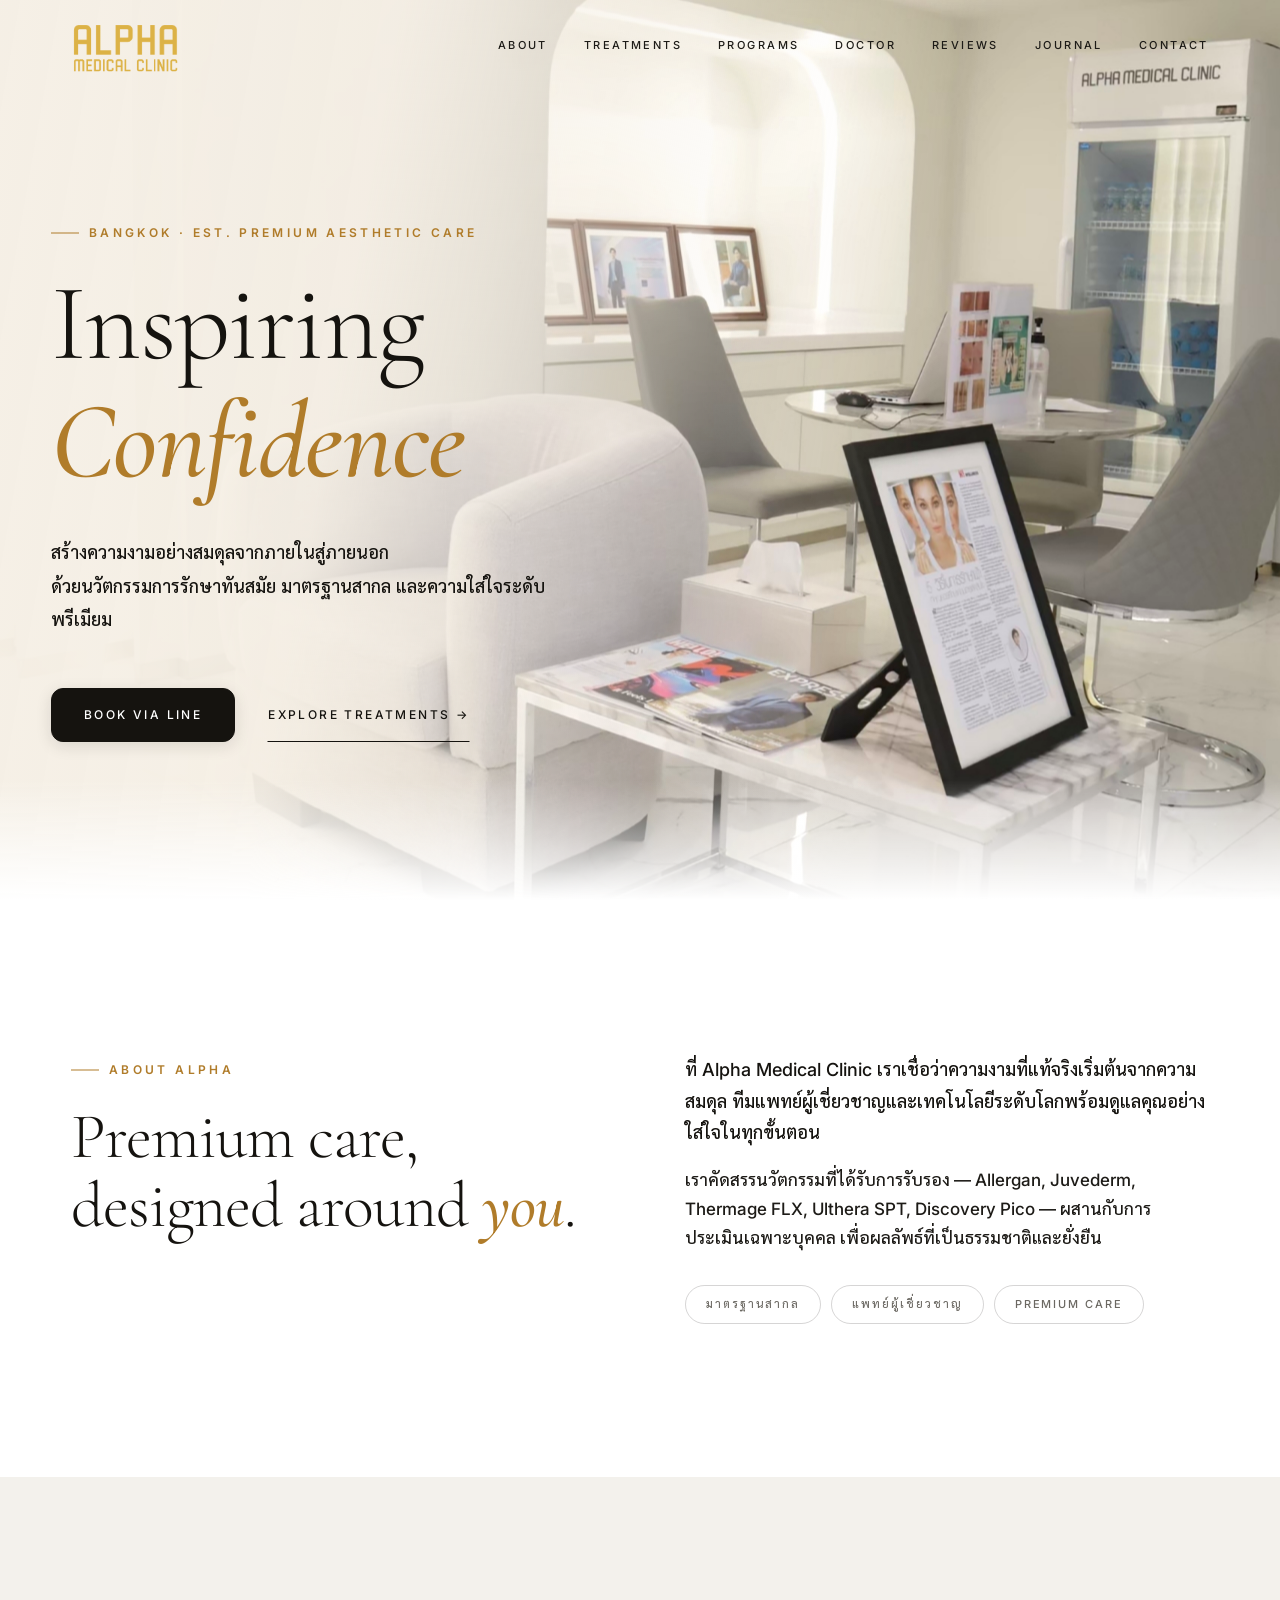
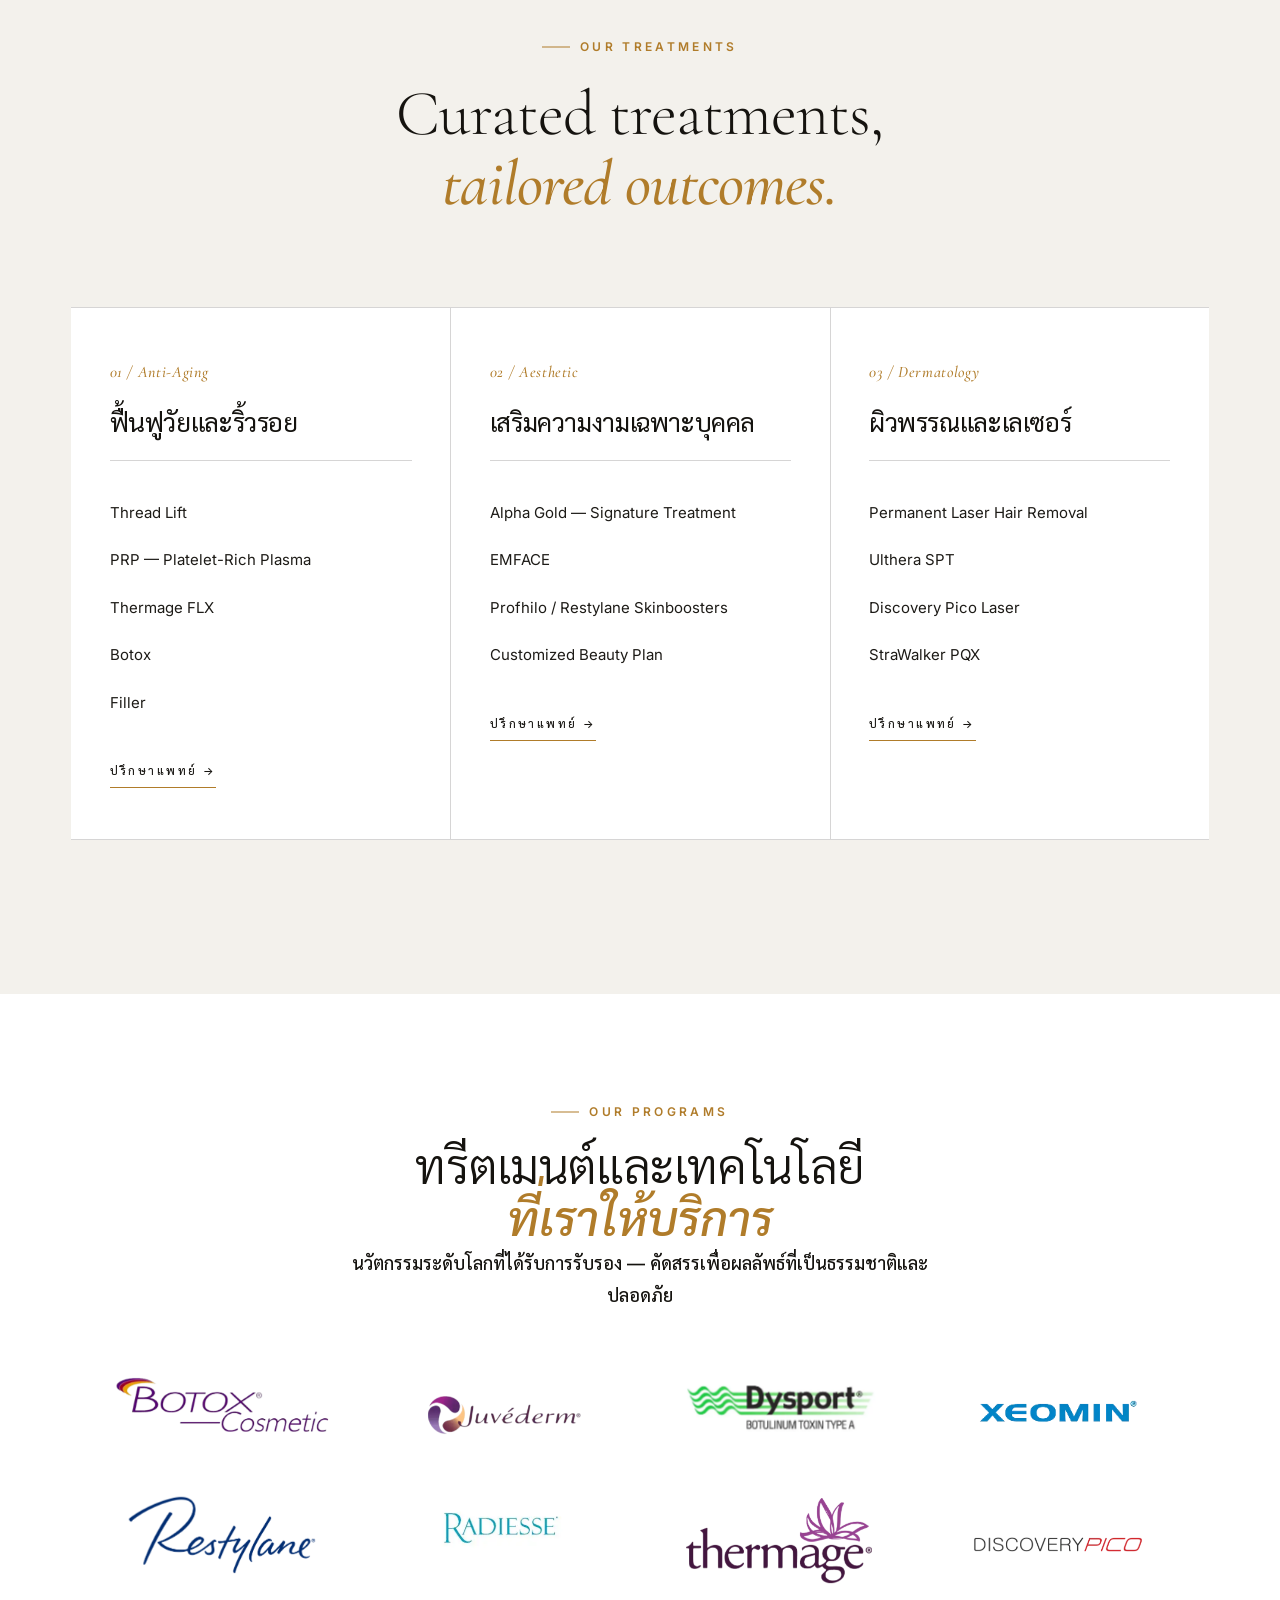
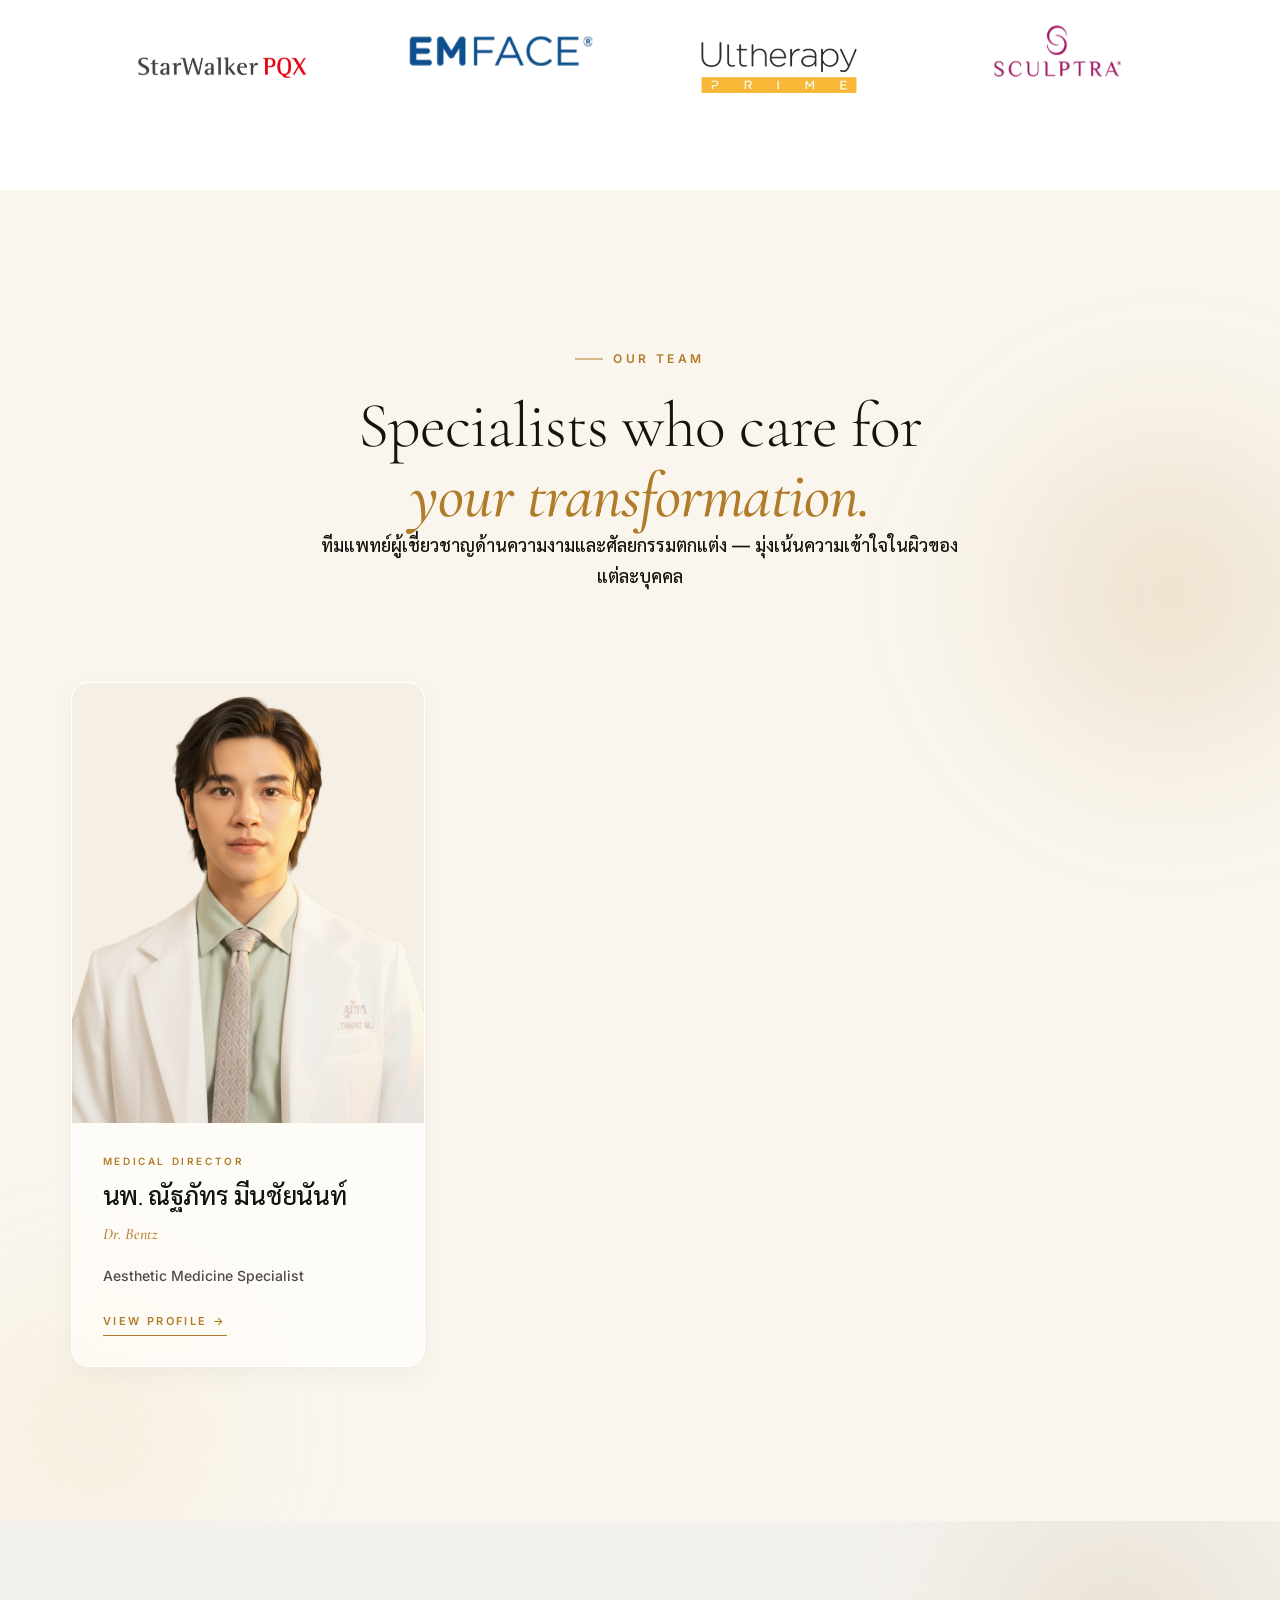
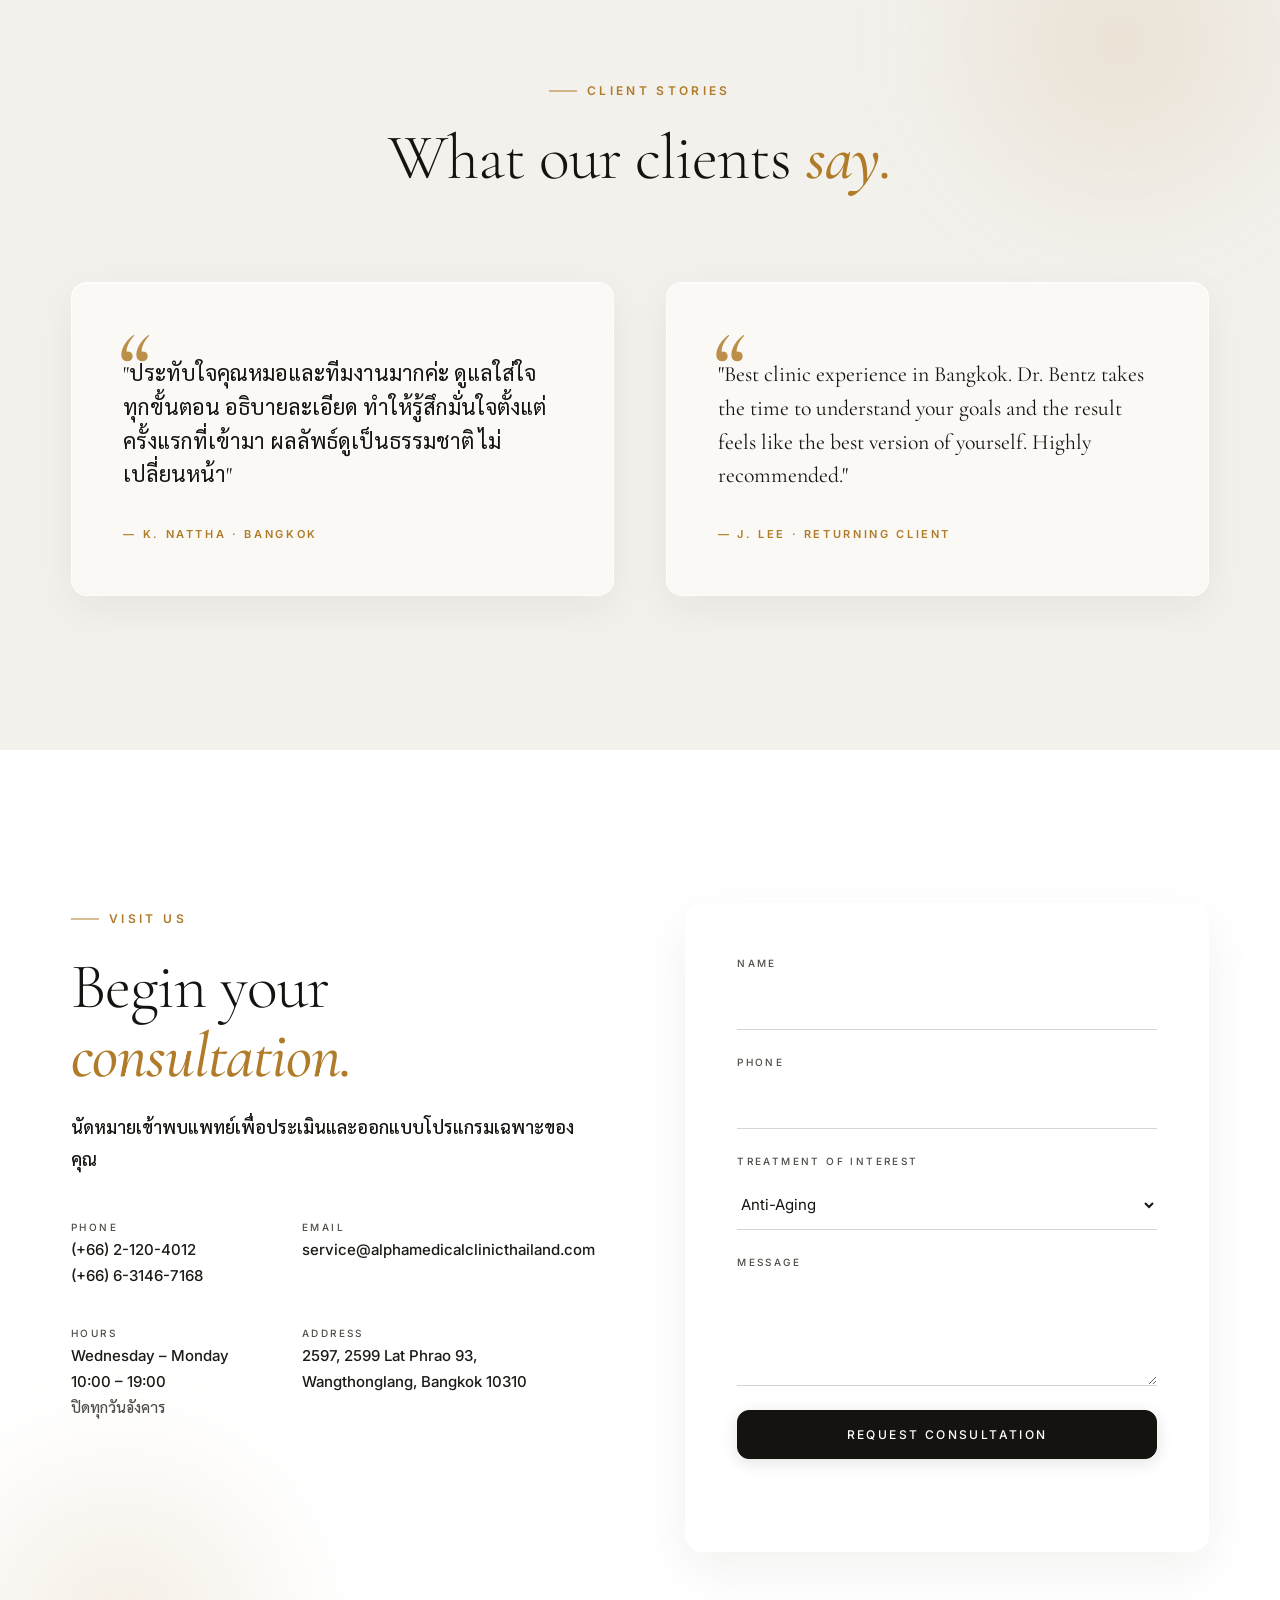
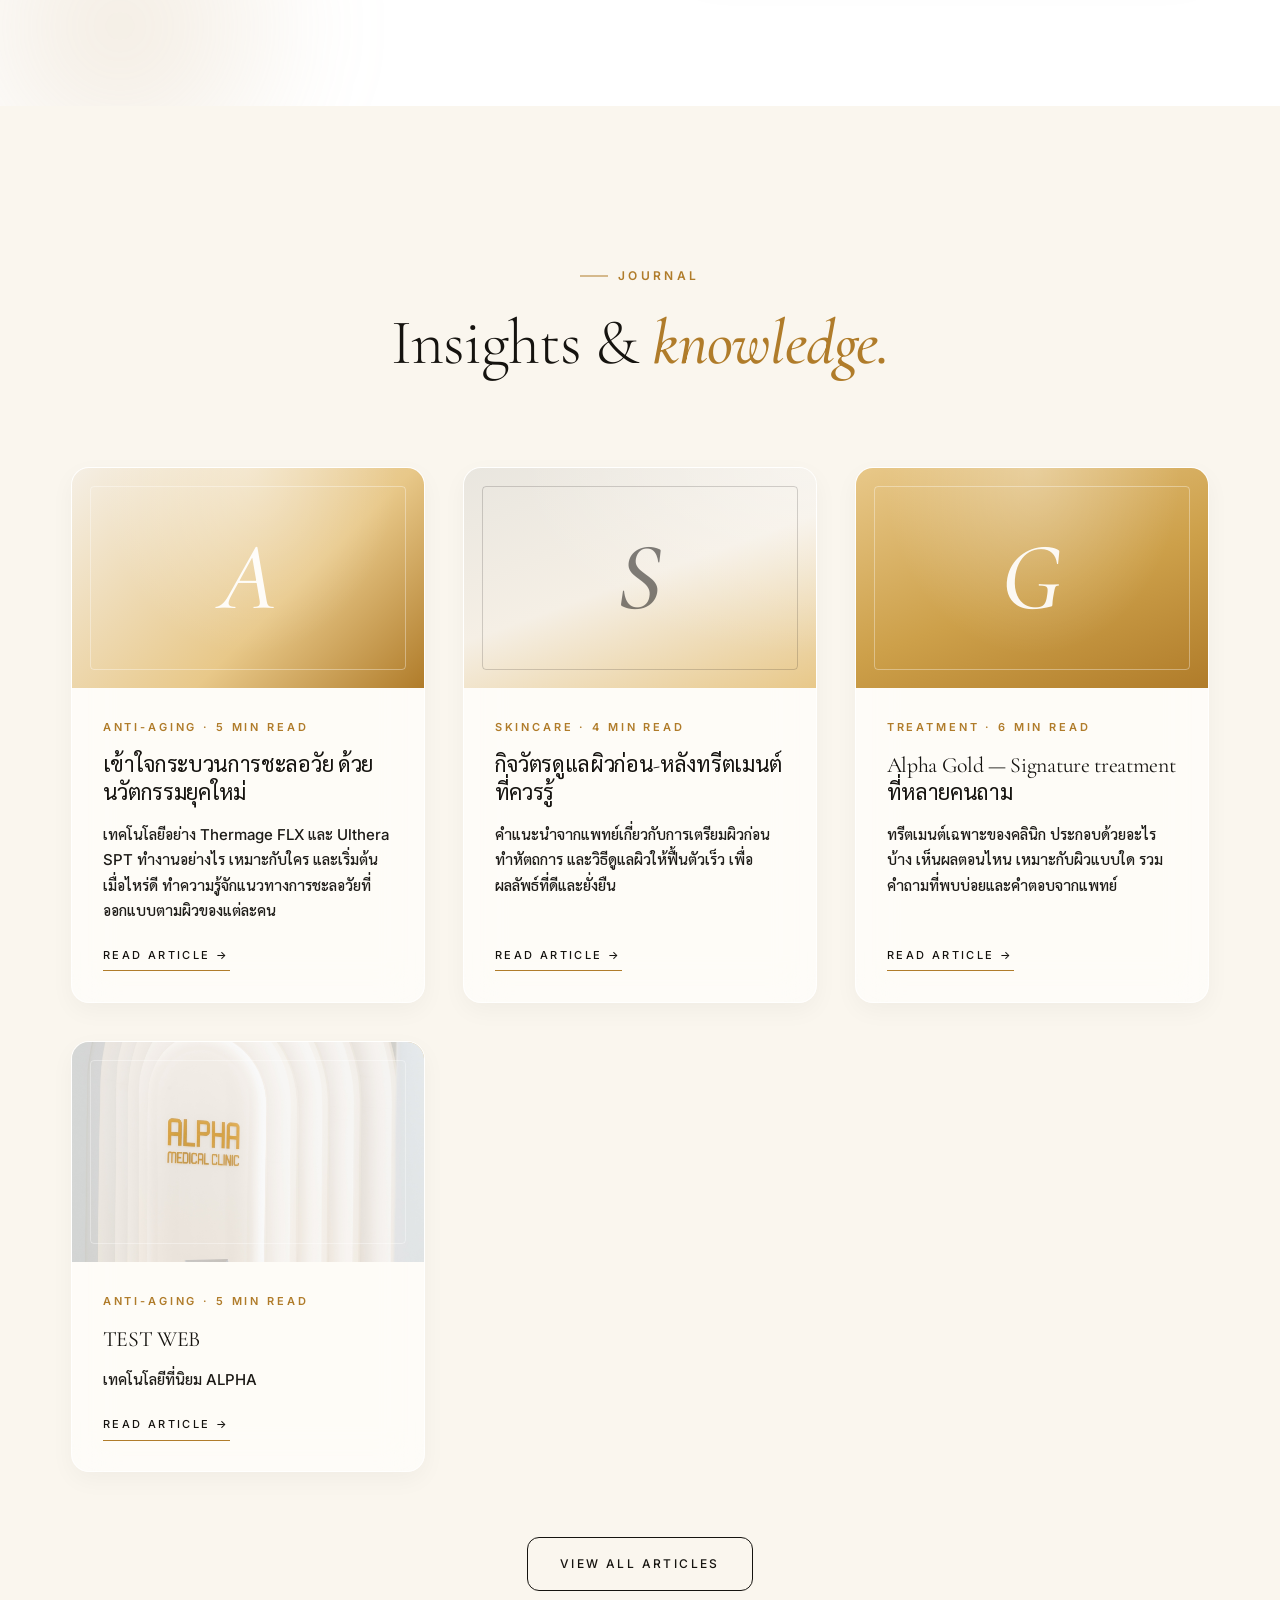
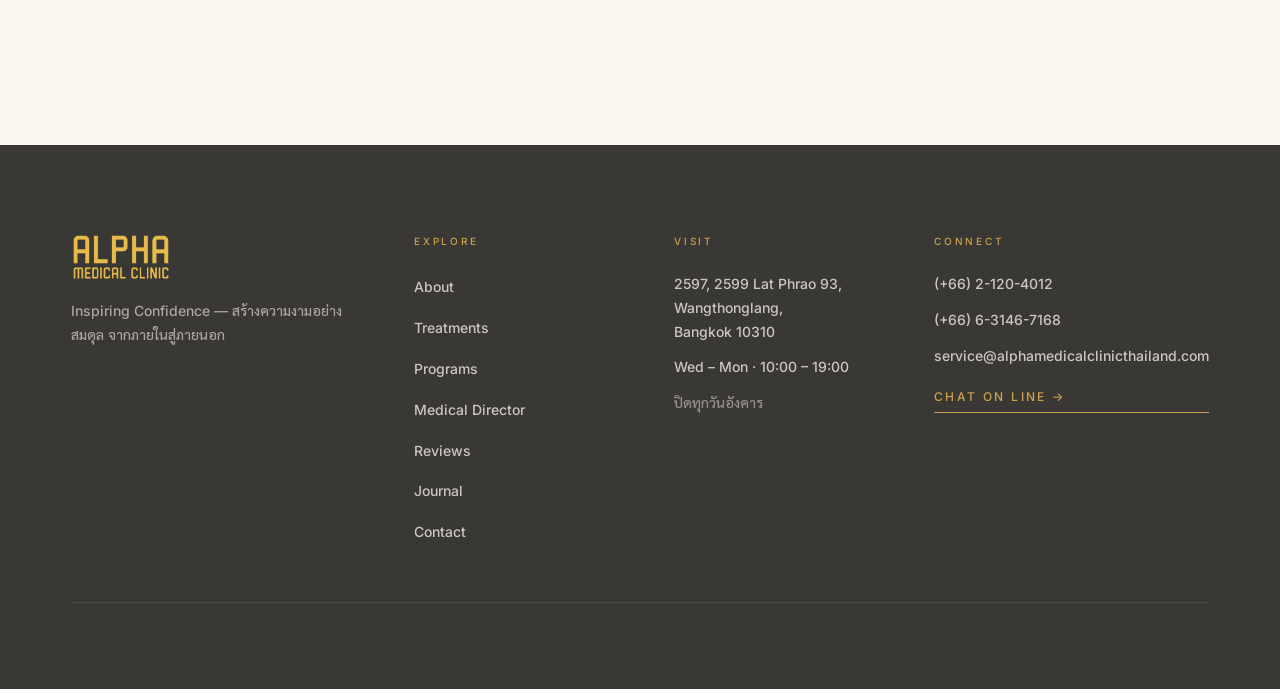
==== commit 3d3cf38d: "Fixed-size program tiles for visual consistency (240×72)" ====
--- a/index.html
+++ b/index.html
@@ -20,7 +20,7 @@
       <nav class="nav-links">
         <a href="#about">About</a>
         <a href="#services">Treatments</a>
-        <a href="#signature">Signature</a>
+        <a href="#signature">Programs</a>
         <a href="#doctor">Doctor</a>
         <a href="#reviews">Reviews</a>
         <a href="journal.html">Journal</a>
@@ -139,56 +139,44 @@
       </div>
     </section>
 
-    <section class="signature section" id="signature">
-      <div class="container two-col">
-        <div class="col signature-visual" aria-hidden="true">
-          <div class="signature-frame">
-            <span class="signature-letter">A</span>
-            <span class="signature-sub">Gold</span>
-          </div>
-        </div>
-        <div class="col">
-          <p class="eyebrow" id="signatureEyebrow">Signature Treatment</p>
-          <h2 id="signatureTitle">Alpha <em>Gold</em></h2>
-          <p class="lead" id="signatureLead">
-            ทรีตเมนต์เฉพาะของคลินิก ออกแบบเพื่อยกกระชับและคืนความเปล่งประกายในขั้นตอนเดียว
-            ผสานเทคโนโลยีหลายรูปแบบเข้าด้วยกัน เพื่อผลลัพธ์ที่ละเอียดอ่อนและเป็นธรรมชาติ
-          </p>
-          <div class="kv-grid" id="signatureFacts">
-            <div><span class="kv-k">Duration</span><span class="kv-v">60–90 min</span></div>
-            <div><span class="kv-k">Downtime</span><span class="kv-v">Minimal</span></div>
-            <div><span class="kv-k">Result</span><span class="kv-v">Lifted · Glowing</span></div>
-            <div><span class="kv-k">Best for</span><span class="kv-v">All skin types</span></div>
-          </div>
-          <a href="https://lin.ee/1i7Qgpv" target="_blank" rel="noopener noreferrer" class="btn btn-primary" id="signatureCta">Reserve via LINE</a>
-        </div>
-      </div>
-    </section>
-
-    <section class="doctor section section-cream" id="doctor">
-      <div class="container two-col">
-        <div class="col">
-          <div class="doctor-portrait">
-            <img src="images/dr-benz.png" alt="นพ. ณัฐภัทร มีนชัยนันท์ — Medical Director" loading="lazy" id="doctorPhoto" />
-          </div>
-        </div>
-        <div class="col">
-          <p class="eyebrow">Medical Director</p>
-          <h2 id="doctorNameTh">นพ. ณัฐภัทร<br/><em>มีนชัยนันท์</em></h2>
-          <p class="doc-en" id="doctorNameEn">Dr. Bentz · Medical Director</p>
-          <p class="lead" id="doctorBio">
-            แพทย์ผู้เชี่ยวชาญด้านความงามและศัลยกรรมตกแต่ง
-            มุ่งเน้นการประเมินเฉพาะบุคคลและการสื่อสารอย่างใกล้ชิดกับคนไข้ทุกท่าน
-            เพื่อผลลัพธ์ที่สอดคล้องกับเอกลักษณ์ของแต่ละบุคคล
-          </p>
-          <ul class="credential-list" id="doctorCredentials">
-            <li>Aesthetic Medicine Specialist</li>
-            <li>Certified Injector — Allergan, Galderma</li>
-            <li>Energy-Based Device Specialist</li>
-          </ul>
-        </div>
-      </div>
-    </section>
+    <section class="programs section section-cream" id="signature">
+      <div class="container">
+        <header class="section-head">
+          <p class="eyebrow" id="programsEyebrow">Our Programs</p>
+          <h2 id="programsTitle">ทรีตเมนต์และเทคโนโลยี<br/><em>ที่เราให้บริการ</em></h2>
+          <p class="lead programs-lead" id="programsLead"></p>
+        </header>
+        <div class="programs-grid" id="programsGrid">
+          <!-- Brand/program logos loaded from _data/programs.json -->
+        </div>
+      </div>
+    </section>
+
+    <section class="doctors section section-cream" id="doctor">
+      <div class="container">
+        <header class="section-head">
+          <p class="eyebrow" id="doctorsEyebrow">Our Team</p>
+          <h2 id="doctorsTitle">Specialists who care for<br/><em>your transformation.</em></h2>
+          <p class="lead doctors-lead" id="doctorsLead"></p>
+        </header>
+        <div class="doctor-grid" id="doctorGrid">
+          <!-- Doctor cards loaded dynamically from _data/doctors.json -->
+        </div>
+      </div>
+    </section>
+
+    <!-- Doctor detail modal (popup) -->
+    <div class="modal" id="doctorModal" aria-hidden="true" role="dialog" aria-modal="true">
+      <div class="modal-backdrop" data-close></div>
+      <div class="modal-panel" role="document">
+        <button class="modal-close" data-close aria-label="ปิด">
+          <svg width="22" height="22" viewBox="0 0 24 24" fill="none" stroke="currentColor" stroke-width="1.8" stroke-linecap="round">
+            <line x1="6" y1="6" x2="18" y2="18"/><line x1="18" y1="6" x2="6" y2="18"/>
+          </svg>
+        </button>
+        <div class="modal-body" id="modalBody"></div>
+      </div>
+    </div>
 
     <section class="reviews section section-dark" id="reviews">
       <div class="container">
@@ -308,7 +296,7 @@
           <ul class="footer-list">
             <li><a href="#about">About</a></li>
             <li><a href="#services">Treatments</a></li>
-            <li><a href="#signature">Alpha Gold</a></li>
+            <li><a href="#signature">Programs</a></li>
             <li><a href="#doctor">Medical Director</a></li>
             <li><a href="#reviews">Reviews</a></li>
             <li><a href="#journal">Journal</a></li>
--- a/styles.css
+++ b/styles.css
@@ -132,7 +132,7 @@
   letter-spacing: 0.2em;
   text-transform: uppercase;
   border: 1px solid transparent;
-  border-radius: 8px;
+  border-radius: 12px;
   cursor: pointer;
   transition: all 0.35s ease;
   background: transparent;
@@ -525,6 +525,75 @@
 
 .signature { background: var(--cream-2); }
 
+/* =============================
+   Programs grid — compact + subtle luxury hover
+   ============================= */
+
+.programs {
+  background: var(--white);
+  position: relative;
+  overflow: hidden;
+  padding: clamp(64px, 8vw, 110px) 0 !important;
+}
+.programs .section-head { margin-bottom: clamp(8px, 1.5vw, 20px); }
+.programs h2 { font-size: clamp(28px, 4vw, 48px); }
+.programs .container { position: relative; z-index: 1; max-width: 1080px; }
+.programs-lead { max-width: 580px; margin: 0 auto; }
+
+.programs-grid {
+  display: grid;
+  grid-template-columns: repeat(4, 240px);
+  justify-content: center;
+  gap: clamp(32px, 4vw, 56px) clamp(24px, 3vw, 40px);
+  margin-top: clamp(36px, 4.5vw, 60px);
+}
+
+.program-tile {
+  background: transparent;
+  border: none;
+  box-shadow: none;
+  padding: 0;
+  margin: 0;
+  width: 240px;
+  height: 72px;
+  display: grid;
+  place-items: center;
+  position: relative;
+  cursor: default;
+}
+
+.program-logo {
+  width: 100%;
+  height: 100%;
+  display: grid;
+  place-items: center;
+}
+.program-logo img {
+  max-width: 88%;
+  max-height: 88%;
+  width: auto;
+  height: auto;
+  object-fit: contain;
+}
+
+/* Hide labels entirely — clean logos only */
+.program-info { display: none; }
+
+@media (max-width: 960px) {
+  .programs-grid {
+    grid-template-columns: repeat(3, 200px);
+    gap: clamp(28px, 3.5vw, 44px) clamp(20px, 2.5vw, 32px);
+  }
+  .program-tile { width: 200px; height: 64px; }
+}
+@media (max-width: 700px) {
+  .programs-grid {
+    grid-template-columns: repeat(2, 160px);
+    gap: 28px 20px;
+  }
+  .program-tile { width: 160px; height: 56px; }
+}
+
 .signature-visual {
   aspect-ratio: 4/5;
   background:
@@ -534,7 +603,7 @@
   display: grid;
   place-items: center;
   overflow: hidden;
-  border-radius: 8px;
+  border-radius: 14px;
   box-shadow: 0 24px 60px rgba(176, 124, 42, 0.25);
 }
 .signature-visual::before {
@@ -593,6 +662,364 @@
    Doctor
    ============================ */
 
+/* =============================
+   Doctors (multi-doctor team) section
+   ============================= */
+
+.doctors {
+  background: var(--cream-2);
+  position: relative;
+  overflow: hidden;
+}
+.doctors::before {
+  content: "";
+  position: absolute;
+  top: 10%; right: -160px;
+  width: 540px; height: 540px;
+  border-radius: 50%;
+  background: radial-gradient(circle, rgba(176, 124, 42, 0.18), transparent 65%);
+  filter: blur(50px);
+  pointer-events: none;
+}
+.doctors::after {
+  content: "";
+  position: absolute;
+  bottom: -120px; left: -120px;
+  width: 420px; height: 420px;
+  border-radius: 50%;
+  background: radial-gradient(circle, rgba(232, 200, 137, 0.20), transparent 60%);
+  filter: blur(60px);
+  pointer-events: none;
+}
+.doctors .container { position: relative; z-index: 1; }
+.doctors-lead { max-width: 640px; margin: 0 auto; }
+
+.doctor-grid {
+  display: grid;
+  grid-template-columns: repeat(3, 1fr);
+  gap: clamp(24px, 3vw, 40px);
+  margin-top: clamp(40px, 5vw, 64px);
+}
+
+.doctor-card {
+  background: rgba(255, 255, 255, 0.62);
+  backdrop-filter: blur(22px) saturate(140%);
+  -webkit-backdrop-filter: blur(22px) saturate(140%);
+  border: 1px solid rgba(255, 255, 255, 0.75);
+  border-radius: 18px;
+  overflow: hidden;
+  display: flex;
+  flex-direction: column;
+  cursor: pointer;
+  transition: transform 0.45s ease, box-shadow 0.45s ease, border-color 0.45s ease, background 0.45s ease;
+  text-align: left;
+  box-shadow:
+    0 1px 0 rgba(255, 255, 255, 0.7) inset,
+    0 8px 24px rgba(28, 26, 23, 0.04);
+}
+.doctor-card:hover,
+.doctor-card:focus-visible {
+  transform: translateY(-6px);
+  background: rgba(255, 255, 255, 0.82);
+  border-color: rgba(176, 124, 42, 0.45);
+  box-shadow:
+    0 1px 0 rgba(255, 255, 255, 0.85) inset,
+    0 24px 50px rgba(28, 26, 23, 0.12);
+  outline: none;
+}
+
+.doctor-card-photo {
+  aspect-ratio: 4/5;
+  background: var(--cream);
+  position: relative;
+  overflow: hidden;
+}
+.doctor-card-photo img {
+  width: 100%;
+  height: 100%;
+  object-fit: cover;
+  object-position: center top;
+  transition: transform 0.6s ease;
+}
+.doctor-card:hover .doctor-card-photo img {
+  transform: scale(1.04);
+}
+
+.doctor-card-body {
+  padding: clamp(22px, 2.4vw, 32px);
+  display: flex;
+  flex-direction: column;
+  flex: 1;
+  gap: 8px;
+}
+.doctor-card-title {
+  font-size: 10px;
+  font-weight: 600;
+  letter-spacing: 0.26em;
+  text-transform: uppercase;
+  color: var(--gold);
+}
+.doctor-card-name {
+  font-family: var(--f-serif);
+  font-size: clamp(22px, 2vw, 26px);
+  font-weight: 500;
+  color: var(--ink);
+  line-height: 1.2;
+  margin-top: 4px;
+}
+.doctor-card-name-en {
+  font-family: var(--f-serif);
+  font-style: italic;
+  font-size: 16px;
+  color: var(--gold);
+}
+.doctor-card-bio {
+  font-size: 14px;
+  color: var(--muted);
+  margin-top: 8px;
+  font-weight: 500;
+}
+.doctor-card .link-arrow {
+  margin-top: auto;
+  padding-top: 16px;
+  align-self: flex-start;
+  font-family: var(--f-sans);
+  font-size: 11px;
+  font-weight: 600;
+  letter-spacing: 0.22em;
+  text-transform: uppercase;
+  color: var(--gold);
+  border-bottom: 1px solid var(--gold);
+  padding-bottom: 4px;
+  transition: letter-spacing 0.3s ease;
+}
+.doctor-card:hover .link-arrow { letter-spacing: 0.28em; }
+
+@media (max-width: 960px) {
+  .doctor-grid { grid-template-columns: repeat(2, 1fr); }
+}
+@media (max-width: 600px) {
+  .doctor-grid { grid-template-columns: 1fr; }
+}
+
+/* =============================
+   Modal (doctor detail popup)
+   ============================= */
+
+.modal {
+  position: fixed;
+  inset: 0;
+  z-index: 200;
+  display: none;
+  align-items: flex-start;
+  justify-content: center;
+  padding: clamp(20px, 5vh, 60px) clamp(16px, 3vw, 40px);
+  overflow-y: auto;
+}
+.modal.is-open { display: flex; }
+
+.modal-backdrop {
+  position: fixed;
+  inset: 0;
+  background: rgba(14, 12, 9, 0.55);
+  backdrop-filter: blur(8px) saturate(140%);
+  -webkit-backdrop-filter: blur(8px) saturate(140%);
+  animation: modal-fade-in 0.3s ease;
+}
+
+.modal-panel {
+  position: relative;
+  background: rgba(255, 255, 255, 0.85);
+  backdrop-filter: blur(28px) saturate(150%);
+  -webkit-backdrop-filter: blur(28px) saturate(150%);
+  border: 1px solid rgba(255, 255, 255, 0.8);
+  border-radius: 22px;
+  max-width: 760px;
+  width: 100%;
+  padding: clamp(28px, 4vw, 52px);
+  box-shadow:
+    0 1px 0 rgba(255, 255, 255, 0.8) inset,
+    0 40px 100px rgba(0, 0, 0, 0.30);
+  animation: modal-rise 0.45s cubic-bezier(0.22, 1, 0.36, 1);
+  margin: auto;
+}
+
+.modal-close {
+  position: absolute;
+  top: 18px;
+  right: 18px;
+  width: 40px; height: 40px;
+  border-radius: 50%;
+  background: rgba(255, 255, 255, 0.75);
+  backdrop-filter: blur(14px);
+  border: 1px solid rgba(255, 255, 255, 0.85);
+  color: var(--ink);
+  cursor: pointer;
+  display: grid;
+  place-items: center;
+  transition: background 0.25s ease, transform 0.25s ease;
+  z-index: 1;
+  box-shadow: 0 4px 12px rgba(28, 26, 23, 0.08);
+}
+.modal-close:hover { background: var(--gold); color: var(--white); transform: scale(1.05); }
+
+.modal-header {
+  display: grid;
+  grid-template-columns: 180px 1fr;
+  gap: clamp(20px, 3vw, 36px);
+  margin-bottom: clamp(28px, 3.5vw, 44px);
+}
+.modal-portrait {
+  aspect-ratio: 4/5;
+  border-radius: 14px;
+  overflow: hidden;
+  background: var(--cream);
+  border: 1px solid rgba(255, 255, 255, 0.7);
+}
+.modal-portrait img {
+  width: 100%;
+  height: 100%;
+  object-fit: cover;
+  object-position: center top;
+}
+
+.modal-headings { display: flex; flex-direction: column; gap: 6px; padding-top: 8px; }
+.modal-title-tag {
+  font-size: 10px;
+  font-weight: 600;
+  letter-spacing: 0.26em;
+  text-transform: uppercase;
+  color: var(--gold);
+}
+.modal-title {
+  font-family: var(--f-serif);
+  font-size: clamp(28px, 3.4vw, 40px);
+  font-weight: 500;
+  color: var(--ink);
+  line-height: 1.15;
+  margin-top: 2px;
+}
+.modal-subtitle {
+  font-family: var(--f-serif);
+  font-style: italic;
+  font-size: 18px;
+  color: var(--gold);
+}
+
+.modal-chips {
+  display: flex;
+  flex-wrap: wrap;
+  gap: 8px;
+  margin-top: 14px;
+}
+.modal-chip {
+  padding: 6px 14px;
+  border: 1px solid rgba(176, 124, 42, 0.30);
+  border-radius: 999px;
+  font-size: 11px;
+  font-weight: 500;
+  letter-spacing: 0.06em;
+  color: var(--ink-2);
+  background: rgba(255, 255, 255, 0.6);
+  backdrop-filter: blur(10px);
+}
+
+.modal-content {
+  color: var(--ink-2);
+  font-size: 16px;
+  line-height: 1.8;
+  font-weight: 500;
+}
+.modal-content > * + * { margin-top: 1em; }
+.modal-content h2 {
+  font-family: var(--f-serif);
+  font-size: 22px;
+  font-weight: 500;
+  color: var(--ink);
+  margin-top: 1.6em;
+  padding-top: 0.4em;
+  border-top: 1px solid var(--line-soft);
+}
+.modal-content h2:first-child { border-top: none; padding-top: 0; margin-top: 0; }
+.modal-content h3 {
+  font-family: var(--f-serif);
+  font-size: 18px;
+  margin-top: 1.2em;
+  color: var(--ink);
+}
+.modal-content strong { color: var(--ink); font-weight: 600; }
+.modal-content em { color: var(--gold); font-style: italic; }
+.modal-content blockquote {
+  border-left: 3px solid var(--gold);
+  padding: 0.4em 0 0.4em 1.2em;
+  margin: 1.2em 0;
+  font-family: var(--f-serif);
+  font-style: italic;
+  font-size: 18px;
+  color: var(--ink);
+}
+.modal-content ul, .modal-content ol {
+  margin: 1em 0 1em 1.4em;
+}
+.modal-content li { margin: 0.4em 0; }
+
+.modal-list-block {
+  margin-top: clamp(20px, 2.5vw, 32px);
+  padding-top: 20px;
+  border-top: 1px solid var(--line-soft);
+}
+.modal-list-title {
+  font-size: 10px;
+  font-weight: 600;
+  letter-spacing: 0.28em;
+  text-transform: uppercase;
+  color: var(--gold);
+  margin-bottom: 10px;
+}
+.modal-list { list-style: none; padding: 0; }
+.modal-list li {
+  padding: 8px 0;
+  border-bottom: 1px solid var(--line-soft);
+  font-size: 14px;
+  color: var(--ink-2);
+  display: flex;
+  gap: 14px;
+  align-items: center;
+}
+.modal-list li::before {
+  content: "";
+  display: block;
+  width: 24px; height: 1px;
+  background: var(--gold);
+  flex-shrink: 0;
+}
+.modal-list li:last-child { border-bottom: none; }
+
+.modal-footer {
+  margin-top: clamp(28px, 3.5vw, 44px);
+  padding-top: 28px;
+  border-top: 1px solid var(--line);
+}
+
+@keyframes modal-fade-in {
+  from { opacity: 0; }
+  to { opacity: 1; }
+}
+@keyframes modal-rise {
+  from { opacity: 0; transform: translateY(24px) scale(0.98); }
+  to { opacity: 1; transform: translateY(0) scale(1); }
+}
+
+@media (max-width: 700px) {
+  .modal-panel { padding: 28px 20px; }
+  .modal-header { grid-template-columns: 1fr; }
+  .modal-portrait { max-width: 220px; margin: 0 auto; }
+}
+
+/* =============================
+   Legacy doctor portrait (kept for backward compat)
+   ============================= */
+
 .doctor { background: var(--white); }
 
 .doctor-portrait {
@@ -600,7 +1027,7 @@
   background: var(--cream);
   overflow: hidden;
   position: relative;
-  border-radius: 8px;
+  border-radius: 14px;
 }
 .doctor-portrait img {
   width: 100%;
@@ -653,9 +1080,14 @@
 
 .review {
   padding: clamp(36px, 4vw, 56px);
-  background: var(--white);
-  border: 1px solid var(--line-soft);
-  border-radius: 8px;
+  background: rgba(255, 255, 255, 0.62);
+  backdrop-filter: blur(22px) saturate(140%);
+  -webkit-backdrop-filter: blur(22px) saturate(140%);
+  border: 1px solid rgba(255, 255, 255, 0.75);
+  border-radius: 16px;
+  box-shadow:
+    0 1px 0 rgba(255, 255, 255, 0.7) inset,
+    0 12px 40px rgba(28, 26, 23, 0.05);
 }
 
 .review blockquote {
@@ -701,18 +1133,26 @@
 }
 
 .article-card {
-  background: var(--white);
-  border: 1px solid var(--line-soft);
-  border-radius: 10px;
+  background: rgba(255, 255, 255, 0.62);
+  backdrop-filter: blur(22px) saturate(140%);
+  -webkit-backdrop-filter: blur(22px) saturate(140%);
+  border: 1px solid rgba(255, 255, 255, 0.75);
+  border-radius: 18px;
   overflow: hidden;
   display: flex;
   flex-direction: column;
-  transition: transform 0.45s ease, box-shadow 0.45s ease, border-color 0.45s ease;
+  box-shadow:
+    0 1px 0 rgba(255, 255, 255, 0.7) inset,
+    0 8px 24px rgba(28, 26, 23, 0.04);
+  transition: transform 0.45s ease, box-shadow 0.45s ease, border-color 0.45s ease, background 0.45s ease;
 }
 .article-card:hover {
   transform: translateY(-6px);
-  border-color: rgba(200, 167, 119, 0.35);
-  box-shadow: 0 24px 50px rgba(28, 26, 23, 0.08);
+  background: rgba(255, 255, 255, 0.82);
+  border-color: rgba(176, 124, 42, 0.45);
+  box-shadow:
+    0 1px 0 rgba(255, 255, 255, 0.85) inset,
+    0 24px 50px rgba(28, 26, 23, 0.10);
 }
 
 .article-media {
@@ -933,6 +1373,21 @@
   font-size: clamp(120px, 16vw, 200px);
 }
 
+/* Smart hero — for non-landscape images (portrait, square, QR), fit-contain in a smaller frame */
+.article-hero.article-hero-contain {
+  aspect-ratio: auto;
+  max-width: 480px;
+  max-height: 480px;
+  margin-left: auto;
+  margin-right: auto;
+  background: var(--cream-2);
+  padding: 24px;
+  border: 1px solid var(--line-soft);
+}
+.article-hero-contain img {
+  object-fit: contain;
+}
+
 /* Article body typography — render markdown beautifully */
 .article-content {
   font-size: 18px;
@@ -1069,11 +1524,17 @@
 .contact-grid a:hover { color: var(--gold); border-color: var(--gold); }
 
 .contact-form {
-  background: var(--cream-2);
+  background: rgba(255, 255, 255, 0.6);
+  backdrop-filter: blur(22px) saturate(150%);
+  -webkit-backdrop-filter: blur(22px) saturate(150%);
+  border: 1px solid rgba(255, 255, 255, 0.75);
   padding: clamp(36px, 4vw, 52px);
   display: grid;
   gap: 24px;
-  border-radius: 10px;
+  border-radius: 18px;
+  box-shadow:
+    0 1px 0 rgba(255, 255, 255, 0.7) inset,
+    0 18px 50px rgba(28, 26, 23, 0.06);
 }
 .contact-form label {
   display: flex;
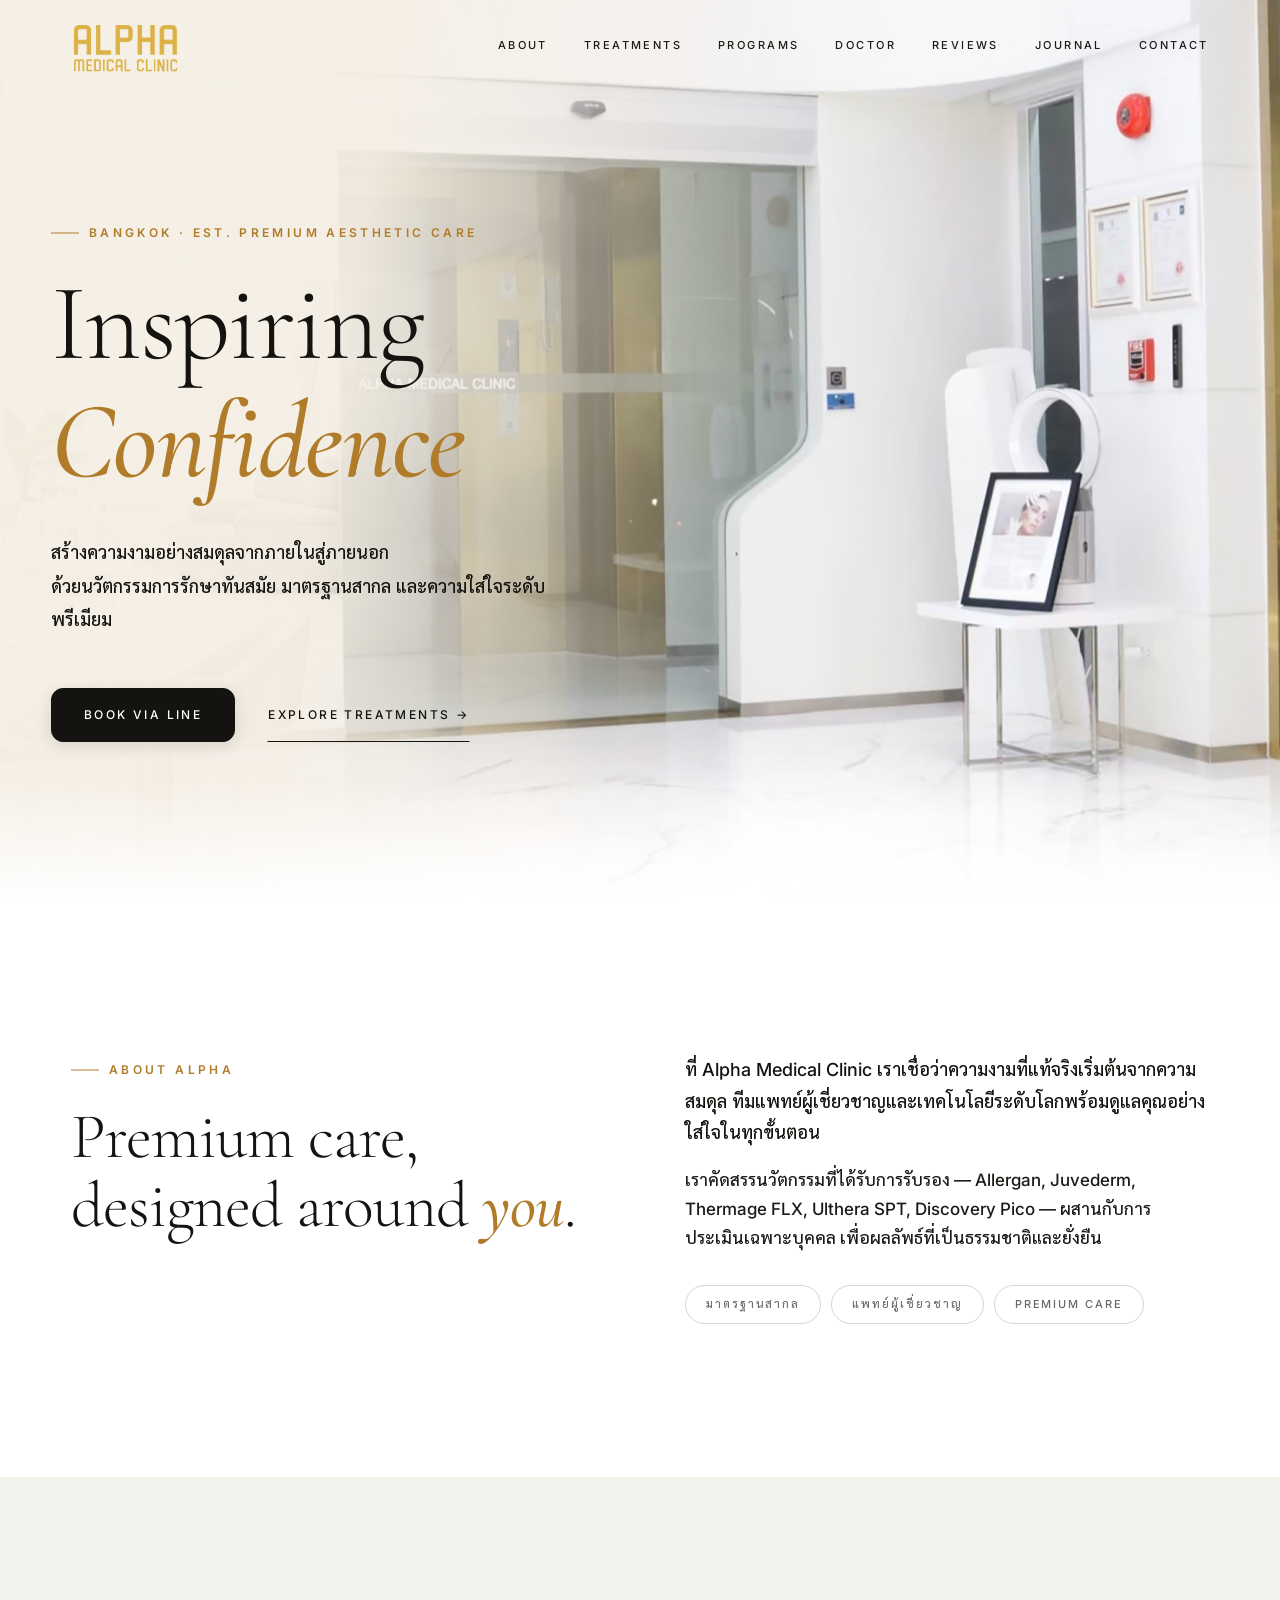
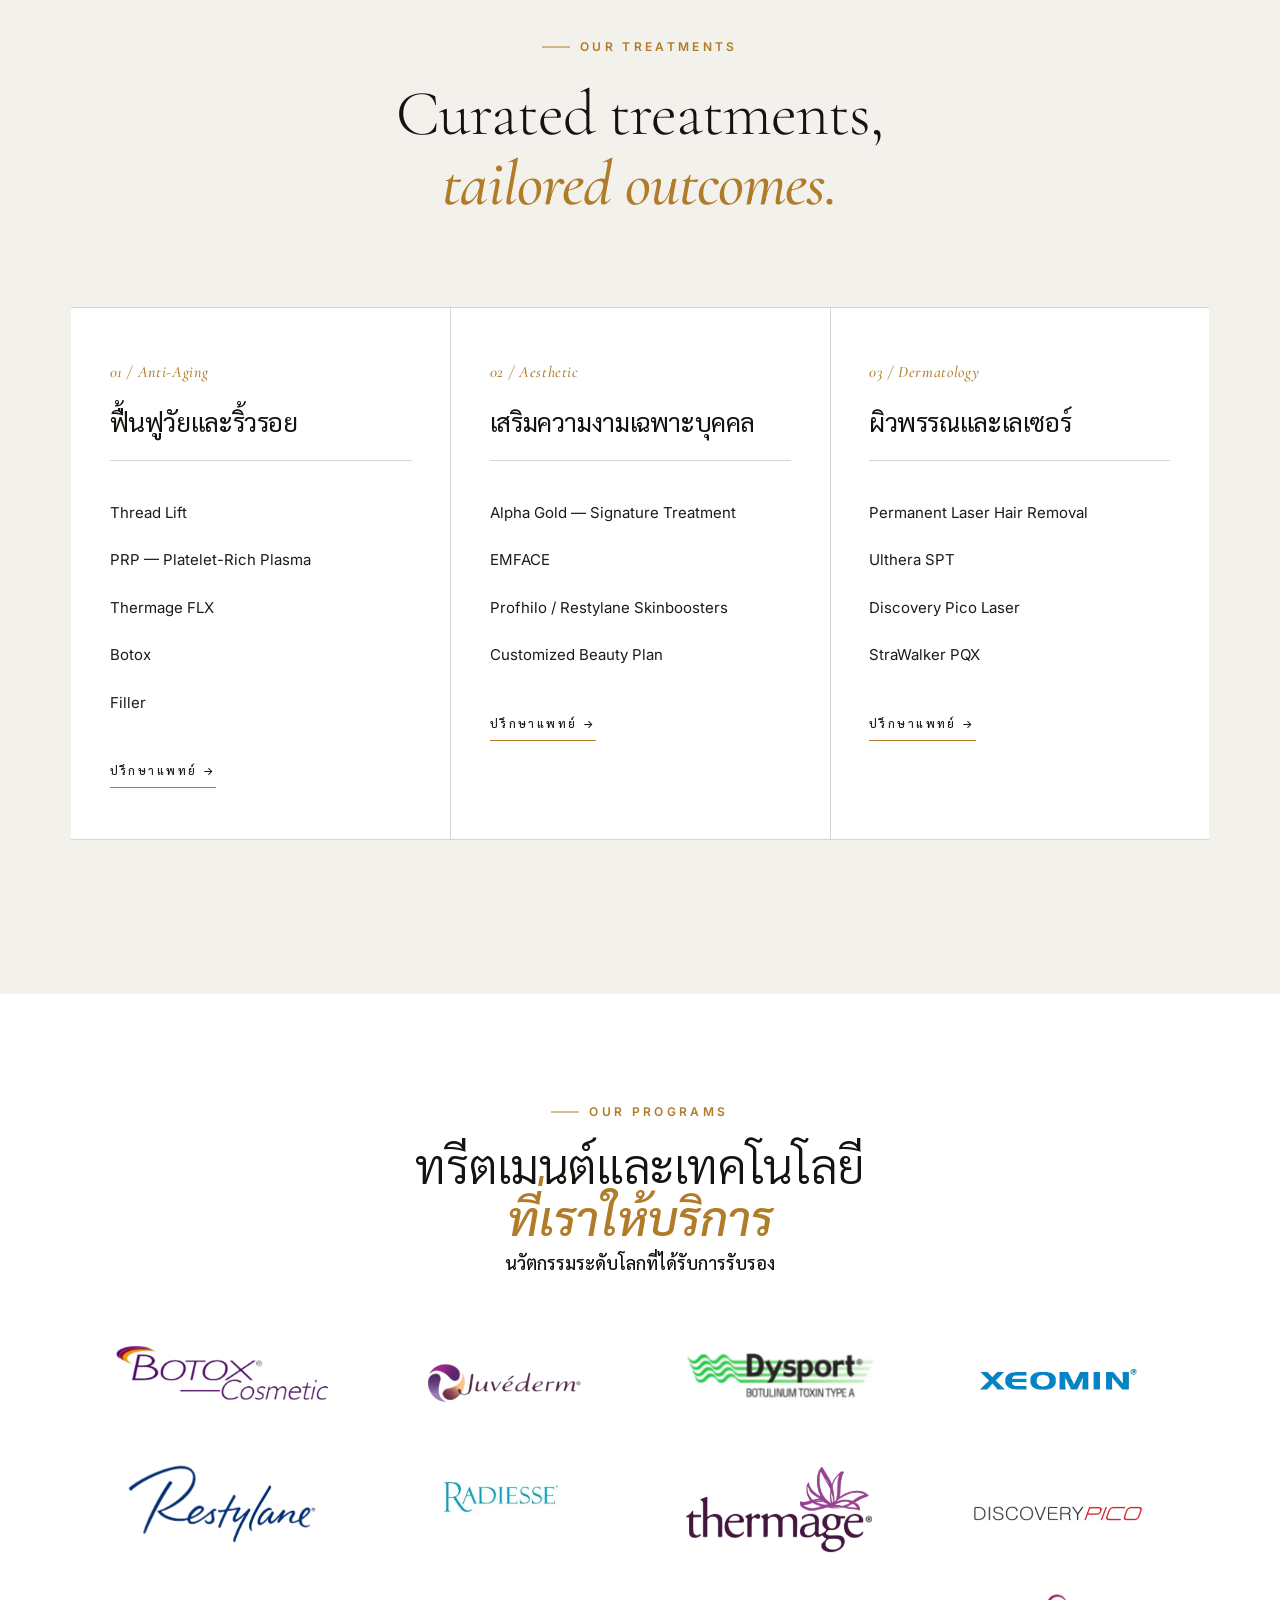
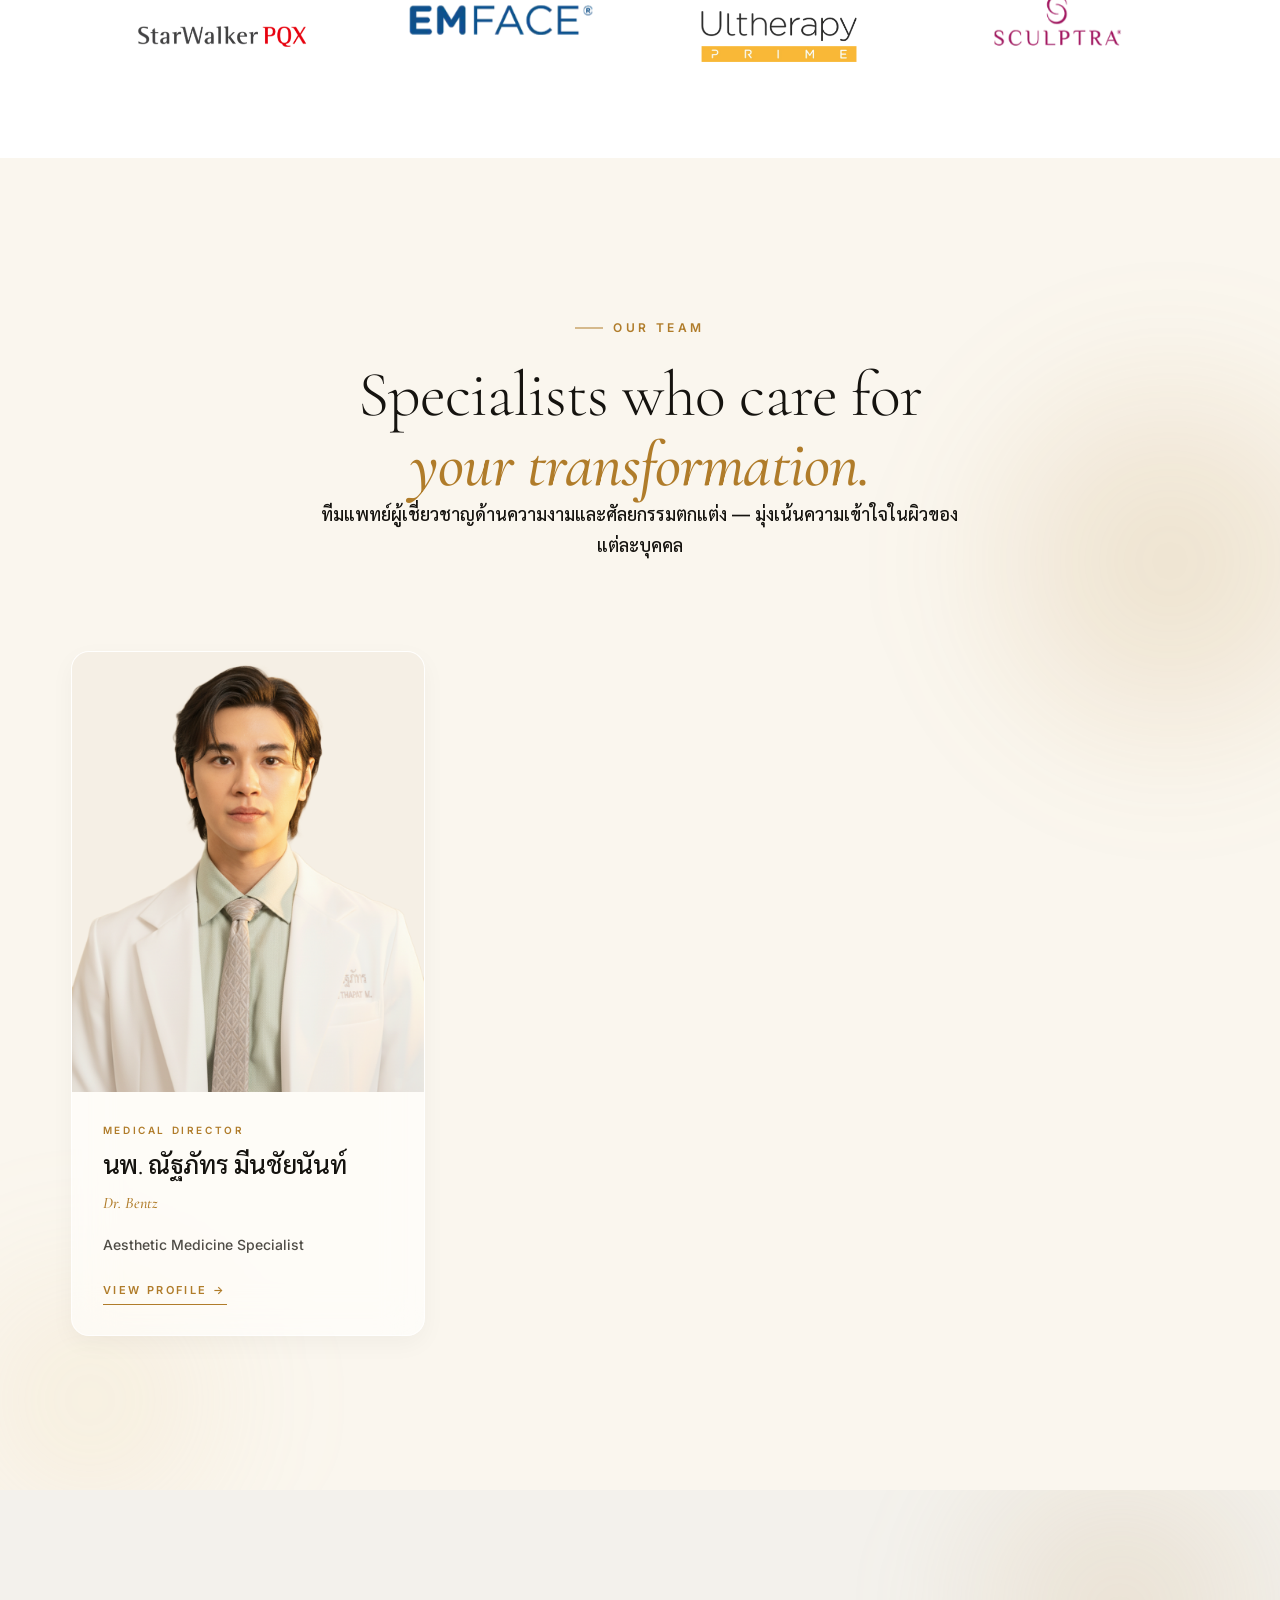
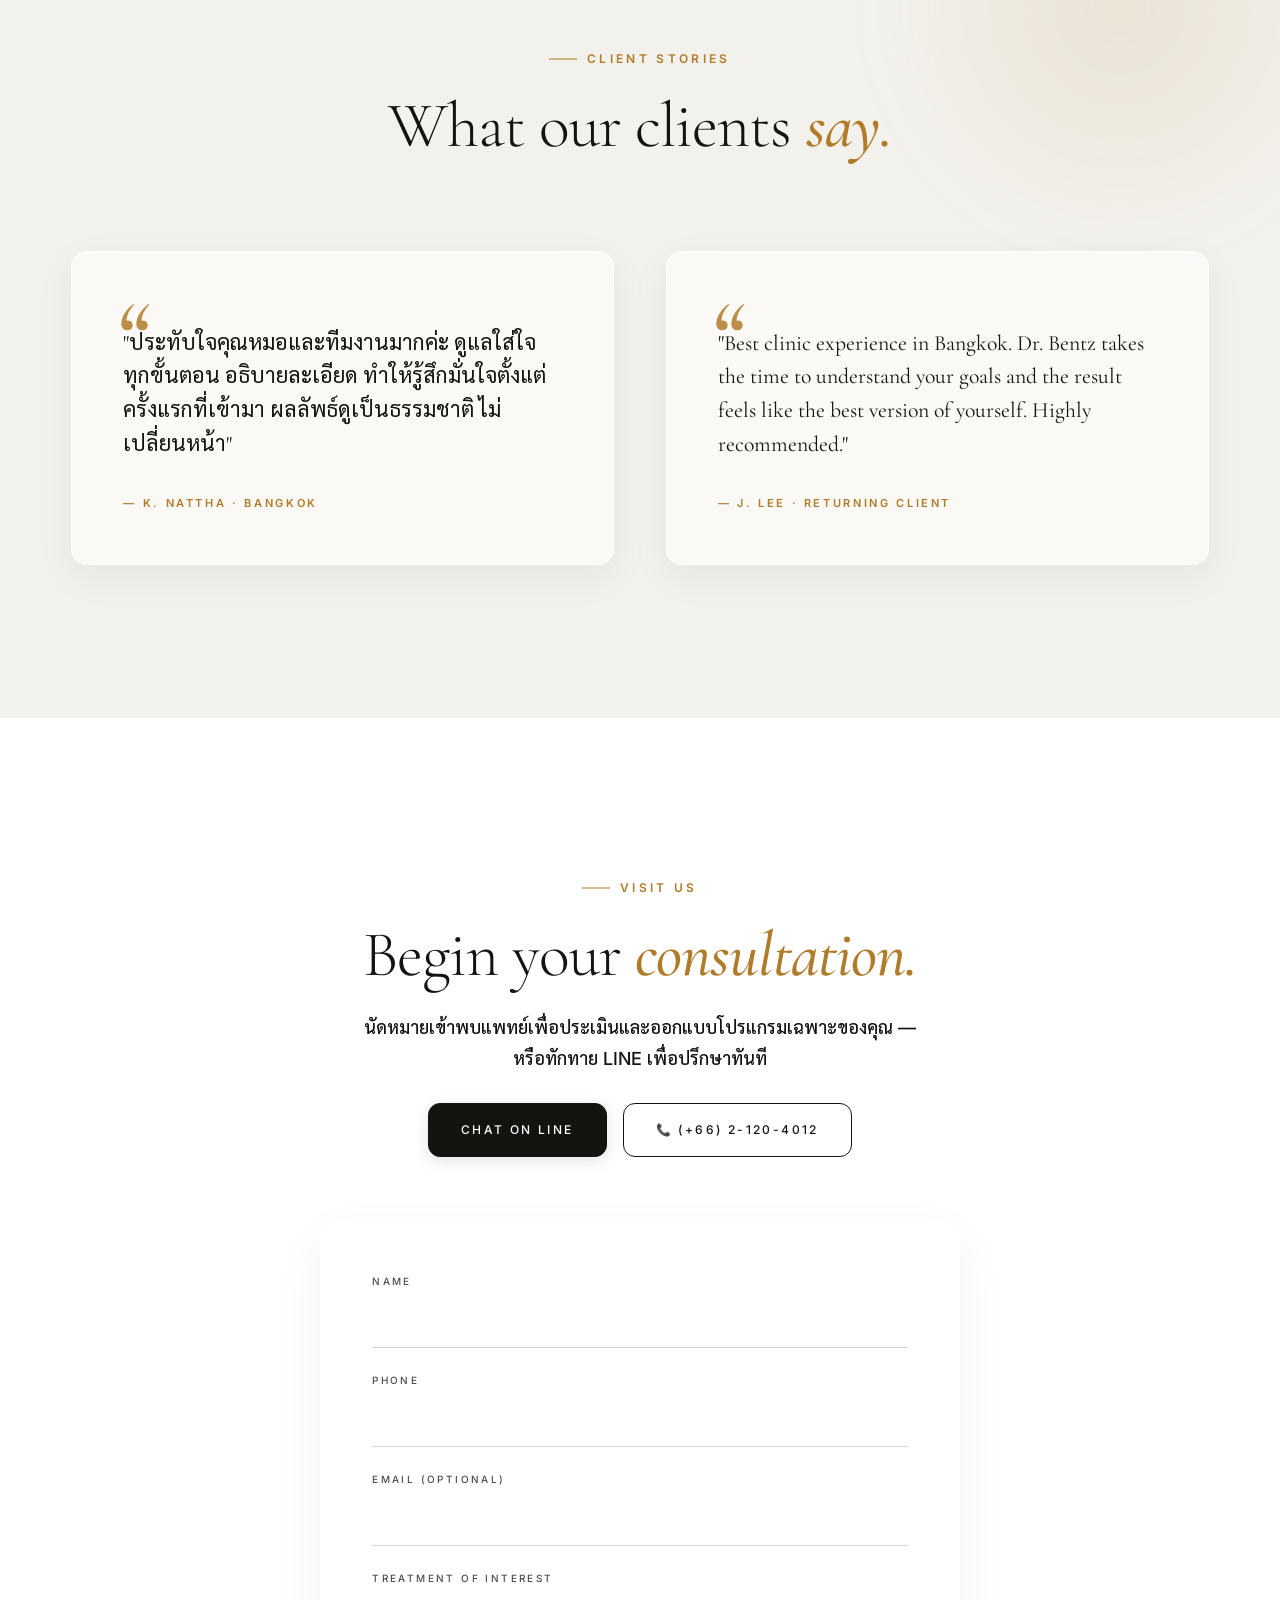
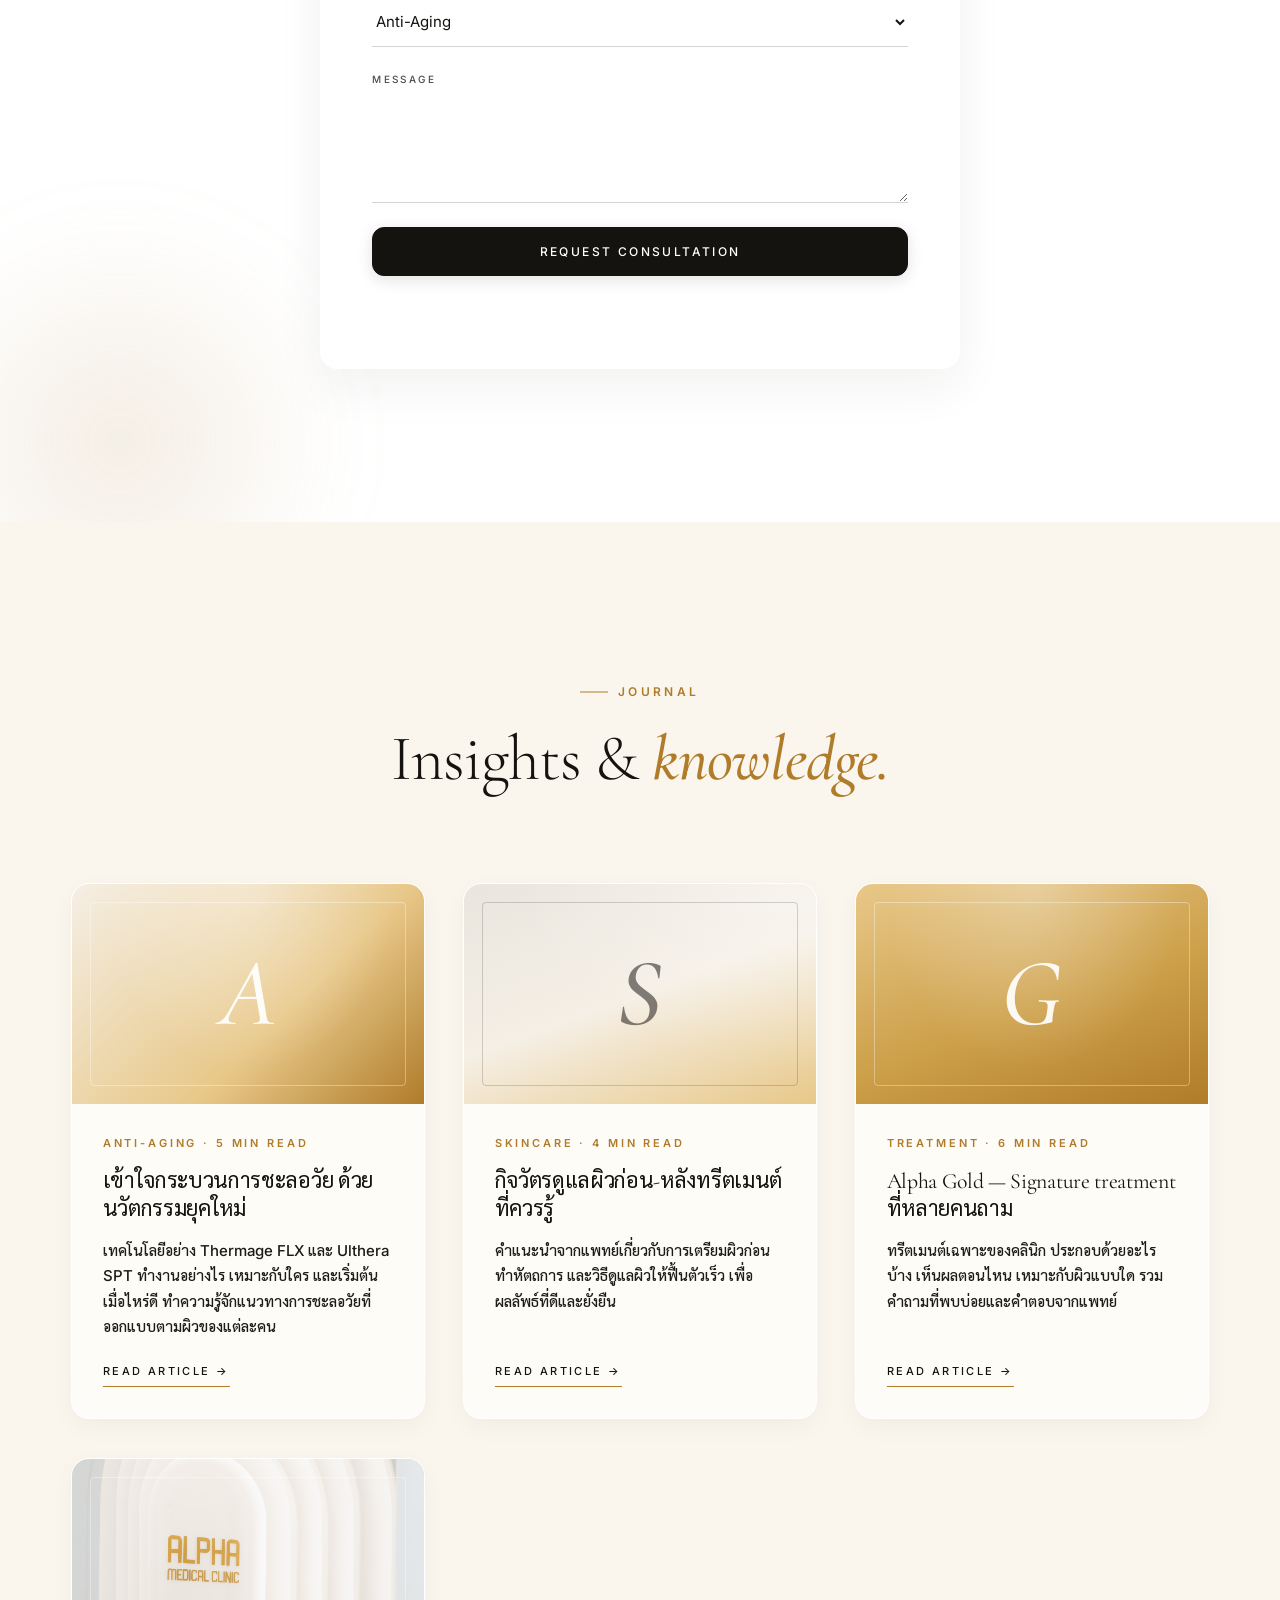
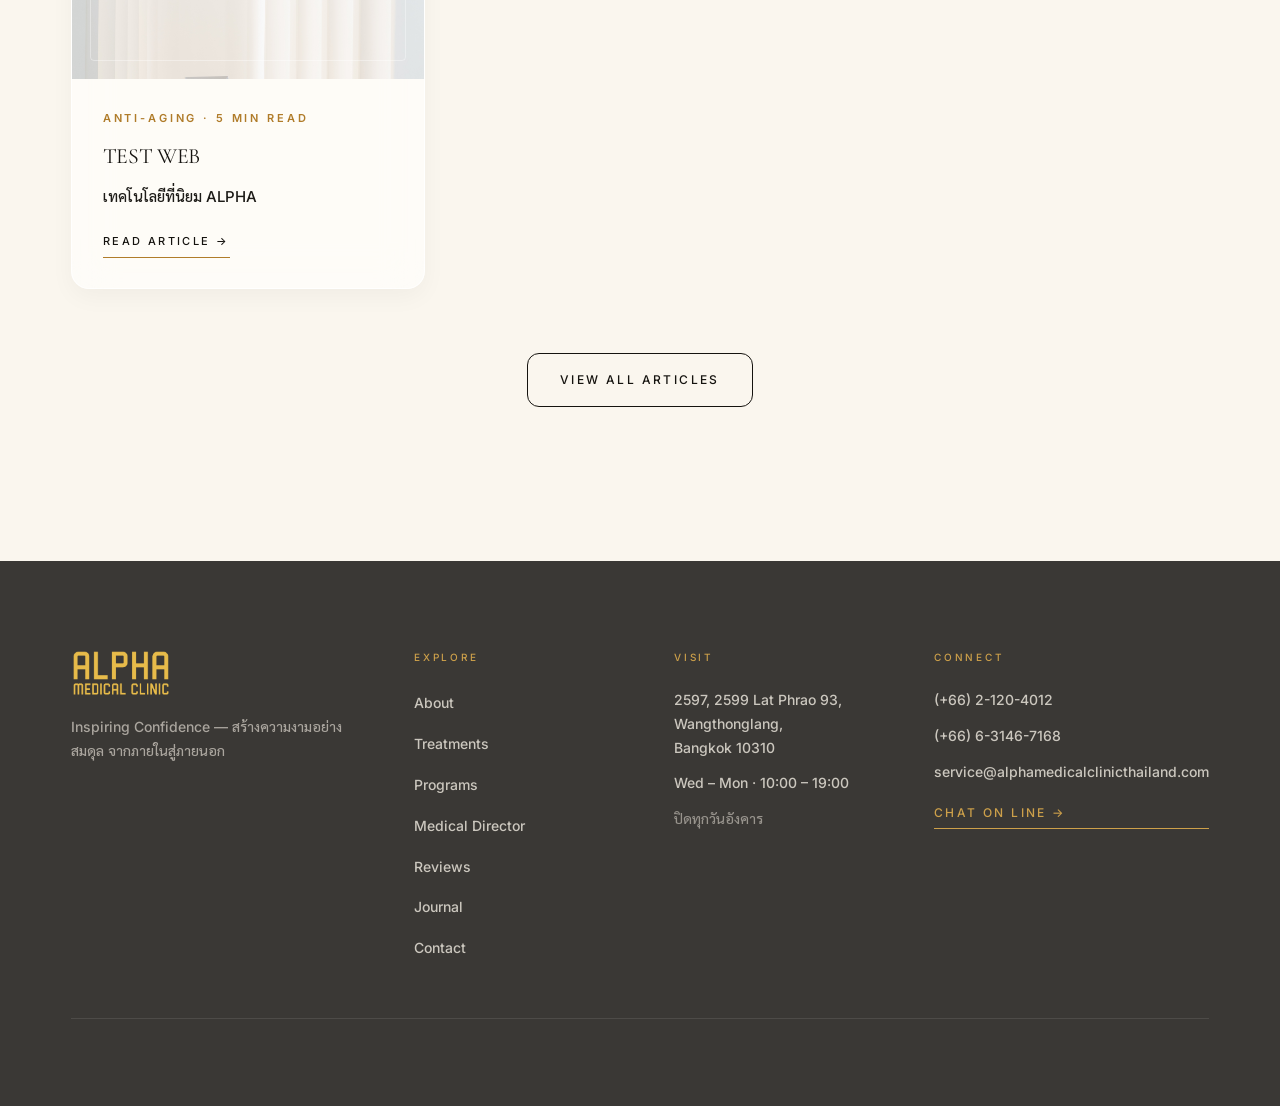
==== commit 65209458: "Deduplicate contact section — remove repeated info, keep form + direct CTAs" ====
--- a/index.html
+++ b/index.html
@@ -165,6 +165,19 @@
       </div>
     </section>
 
+    <!-- Form modal (confirm + success + error) -->
+    <div class="modal" id="formModal" aria-hidden="true" role="dialog" aria-modal="true">
+      <div class="modal-backdrop" data-close></div>
+      <div class="modal-panel modal-panel-form" role="document">
+        <button class="modal-close" data-close aria-label="ปิด">
+          <svg width="22" height="22" viewBox="0 0 24 24" fill="none" stroke="currentColor" stroke-width="1.8" stroke-linecap="round">
+            <line x1="6" y1="6" x2="18" y2="18"/><line x1="18" y1="6" x2="6" y2="18"/>
+          </svg>
+        </button>
+        <div id="formModalContent"></div>
+      </div>
+    </div>
+
     <!-- Doctor detail modal (popup) -->
     <div class="modal" id="doctorModal" aria-hidden="true" role="dialog" aria-modal="true">
       <div class="modal-backdrop" data-close></div>
@@ -206,36 +219,20 @@
     </section>
 
     <section class="contact section" id="contact">
-      <div class="container two-col">
-        <div class="col">
+      <div class="container">
+        <header class="section-head contact-head">
           <p class="eyebrow">Visit Us</p>
           <h2>Begin your <em>consultation.</em></h2>
-          <p class="lead">
-            นัดหมายเข้าพบแพทย์เพื่อประเมินและออกแบบโปรแกรมเฉพาะของคุณ
-          </p>
-          <div class="contact-grid">
-            <div>
-              <p class="kv-k">Phone</p>
-              <p><a href="tel:+6621204012">(+66) 2-120-4012</a></p>
-              <p><a href="tel:+66631467168">(+66) 6-3146-7168</a></p>
-            </div>
-            <div>
-              <p class="kv-k">Email</p>
-              <p><a href="mailto:service@alphamedicalclinicthailand.com">service@alphamedicalclinicthailand.com</a></p>
-            </div>
-            <div>
-              <p class="kv-k">Hours</p>
-              <p>Wednesday – Monday<br/>10:00 – 19:00</p>
-              <p class="muted">ปิดทุกวันอังคาร</p>
-            </div>
-            <div>
-              <p class="kv-k">Address</p>
-              <p>2597, 2599 Lat Phrao 93,<br/>Wangthonglang, Bangkok 10310</p>
-            </div>
+          <p class="lead">นัดหมายเข้าพบแพทย์เพื่อประเมินและออกแบบโปรแกรมเฉพาะของคุณ — หรือทักทาย LINE เพื่อปรึกษาทันที</p>
+          <div class="contact-quick">
+            <a href="https://lin.ee/1i7Qgpv" target="_blank" rel="noopener noreferrer" class="btn btn-primary">Chat on LINE</a>
+            <a href="tel:+6621204012" class="btn btn-outline">📞 (+66) 2-120-4012</a>
           </div>
-        </div>
-        <div class="col">
-          <form class="contact-form" onsubmit="event.preventDefault(); this.querySelector('.form-status').textContent='ขอบคุณค่ะ ทีมงานจะติดต่อกลับโดยเร็ว'; this.reset();">
+        </header>
+        <div class="contact-form-wrap">
+          <form class="contact-form" id="contactForm" name="contact" method="POST" data-netlify="true" netlify-honeypot="bot-field">
+            <input type="hidden" name="form-name" value="contact" />
+            <p hidden><label>Don't fill this out: <input name="bot-field" /></label></p>
             <label>
               <span>Name</span>
               <input type="text" name="name" required />
@@ -243,6 +240,10 @@
             <label>
               <span>Phone</span>
               <input type="tel" name="phone" required />
+            </label>
+            <label>
+              <span>Email (optional)</span>
+              <input type="email" name="email" />
             </label>
             <label>
               <span>Treatment of interest</span>
--- a/styles.css
+++ b/styles.css
@@ -1001,6 +1001,118 @@
   border-top: 1px solid var(--line);
 }
 
+/* =============================
+   Form modal — confirm + success + error
+   ============================= */
+
+.modal-panel-form {
+  max-width: 480px;
+  text-align: center;
+  padding: clamp(36px, 4vw, 56px) clamp(28px, 3.5vw, 48px);
+}
+
+.form-modal-icon {
+  width: 76px;
+  height: 76px;
+  margin: 0 auto 24px;
+  border-radius: 50%;
+  display: grid;
+  place-items: center;
+  background: rgba(176, 124, 42, 0.12);
+  color: var(--gold);
+  border: 1px solid rgba(176, 124, 42, 0.30);
+}
+.form-modal-icon.success {
+  background: linear-gradient(135deg, var(--gold-2), var(--gold));
+  color: var(--white);
+  border-color: var(--gold);
+  box-shadow: 0 18px 48px rgba(176, 124, 42, 0.40);
+  animation: success-pop 0.6s cubic-bezier(0.22, 1, 0.36, 1);
+}
+.form-modal-icon.error {
+  background: rgba(198, 58, 58, 0.10);
+  color: #c63a3a;
+  border-color: rgba(198, 58, 58, 0.35);
+}
+
+@keyframes success-pop {
+  0%   { transform: scale(0.5); opacity: 0; }
+  60%  { transform: scale(1.15); opacity: 1; }
+  100% { transform: scale(1); opacity: 1; }
+}
+
+.modal-panel-form .modal-title-tag {
+  margin-bottom: 8px;
+}
+.modal-panel-form .modal-title {
+  font-size: clamp(26px, 3vw, 36px);
+  margin-bottom: 12px;
+}
+.modal-panel-form .modal-subtitle {
+  font-family: var(--f-sans);
+  font-style: normal;
+  font-size: 15px;
+  font-weight: 500;
+  color: var(--ink-2);
+  line-height: 1.7;
+  margin-bottom: 8px;
+}
+
+.success-note {
+  font-size: 13px;
+  color: var(--muted);
+  margin-top: 14px;
+  padding-top: 14px;
+  border-top: 1px solid var(--line-soft);
+}
+
+.form-summary {
+  background: rgba(255, 255, 255, 0.55);
+  backdrop-filter: blur(14px);
+  border: 1px solid rgba(255, 255, 255, 0.65);
+  border-radius: 12px;
+  padding: 18px 22px;
+  margin: 28px 0 24px;
+  text-align: left;
+}
+.form-summary-row {
+  display: grid;
+  grid-template-columns: 110px 1fr;
+  gap: 12px;
+  padding: 10px 0;
+  border-bottom: 1px solid var(--line-soft);
+  font-size: 14px;
+  align-items: start;
+}
+.form-summary-row:last-child { border-bottom: none; }
+.form-summary-row .k {
+  font-size: 10px;
+  font-weight: 600;
+  letter-spacing: 0.2em;
+  text-transform: uppercase;
+  color: var(--gold);
+  padding-top: 4px;
+}
+.form-summary-row .v {
+  color: var(--ink);
+  font-weight: 500;
+  word-break: break-word;
+}
+
+.form-modal-actions {
+  display: flex;
+  gap: 14px;
+  justify-content: center;
+  margin-top: 28px;
+}
+.form-modal-actions .btn { flex: 0 1 auto; }
+
+@media (max-width: 600px) {
+  .form-modal-actions { flex-direction: column; }
+  .form-modal-actions .btn { width: 100%; text-align: center; }
+  .form-summary-row { grid-template-columns: 1fr; gap: 4px; }
+}
+
 @keyframes modal-fade-in {
   from { opacity: 0; }
   to { opacity: 1; }
@@ -1512,6 +1624,30 @@
 
 .contact { background: var(--white); }
 .contact h2 { margin-bottom: 22px; }
+
+.contact-head {
+  text-align: center;
+  margin-bottom: clamp(40px, 5vw, 64px);
+}
+.contact-head .lead { max-width: 560px; margin: 0 auto 28px; }
+
+.contact-quick {
+  display: flex;
+  gap: 16px;
+  justify-content: center;
+  flex-wrap: wrap;
+  margin-top: 18px;
+}
+
+.contact-form-wrap {
+  max-width: 640px;
+  margin: 0 auto;
+}
+
+@media (max-width: 600px) {
+  .contact-quick { flex-direction: column; align-items: stretch; }
+  .contact-quick .btn { text-align: center; }
+}
 
 .contact-grid {
   display: grid;
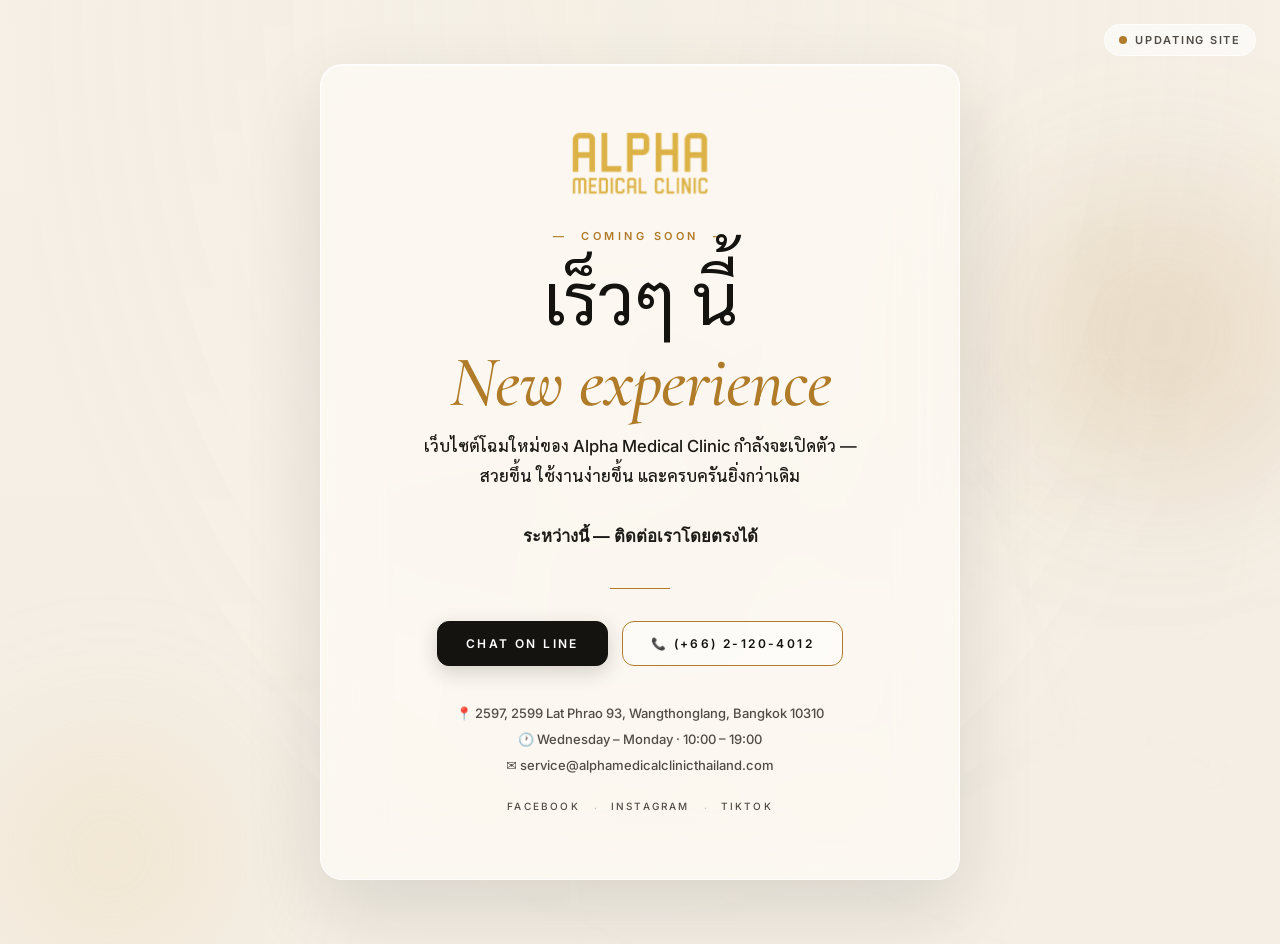
==== commit 48ffae8d: "Show Coming Soon page · backup original site" ====
--- a/index.html
+++ b/index.html
@@ -3,366 +3,382 @@
 <head>
   <meta charset="UTF-8" />
   <meta name="viewport" content="width=device-width, initial-scale=1.0" />
-  <title>Alpha Medical Clinic — Inspiring Confidence</title>
-  <meta name="description" content="Alpha Medical Clinic — สร้างความงามอย่างสมดุลจากภายในสู่ภายนอก ด้วยนวัตกรรมการรักษาทันสมัย มาตรฐานสากล" />
+  <title>Coming Soon · Alpha Medical Clinic</title>
+  <meta name="description" content="เว็บไซต์ใหม่ของ Alpha Medical Clinic กำลังจะมาเร็วๆ นี้ — ระหว่างนี้ติดต่อเราได้ทาง LINE หรือโทรศัพท์" />
+  <meta name="robots" content="noindex, nofollow" />
+
+  <link rel="icon" type="image/png" href="/images/logo-cropped.png" />
   <link rel="preconnect" href="https://fonts.googleapis.com" />
   <link rel="preconnect" href="https://fonts.gstatic.com" crossorigin />
   <link href="https://fonts.googleapis.com/css2?family=Cormorant+Garamond:wght@300;400;500;600&family=Inter:wght@300;400;500;600&family=Sarabun:wght@300;400;500;600&display=swap" rel="stylesheet" />
-  <link rel="stylesheet" href="styles.css?v=6" />
+
+  <style>
+    :root {
+      --white: #ffffff;
+      --cream: #f5efe5;
+      --cream-2: #faf6ee;
+      --ink: #15130f;
+      --ink-2: #1d1b17;
+      --muted: #4f4c46;
+      --gold: #b07c2a;
+      --gold-2: #cda04a;
+      --gold-soft: #e8c889;
+      --line: rgba(28,26,23,0.18);
+      --line-soft: rgba(28,26,23,0.10);
+      --f-serif: 'Cormorant Garamond', 'Sarabun', Georgia, serif;
+      --f-sans: 'Inter', 'Sarabun', -apple-system, BlinkMacSystemFont, system-ui, sans-serif;
+    }
+
+    * { box-sizing: border-box; margin: 0; padding: 0; }
+
+    html, body {
+      height: 100%;
+    }
+
+    body {
+      font-family: var(--f-sans);
+      font-size: 17px;
+      font-weight: 500;
+      color: var(--ink-2);
+      background: var(--cream-2);
+      -webkit-font-smoothing: antialiased;
+      -moz-osx-font-smoothing: grayscale;
+      overflow-x: hidden;
+    }
+
+    a { color: inherit; text-decoration: none; }
+    img { display: block; max-width: 100%; }
+
+    /* === Coming Soon Layout === */
+    .cs {
+      position: relative;
+      min-height: 100vh;
+      display: flex;
+      align-items: center;
+      justify-content: center;
+      padding: clamp(32px, 5vw, 64px) clamp(20px, 4vw, 56px);
+      overflow: hidden;
+    }
+
+    /* Background slowly Ken-Burns clinic image */
+    .cs-bg {
+      position: absolute;
+      inset: 0;
+      background-image: url('/images/hero/clinic-01.jpg');
+      background-size: cover;
+      background-position: center;
+      filter: saturate(0.9) brightness(0.95);
+      transform: scale(1.06);
+      animation: cs-kenburns 24s ease-in-out infinite alternate;
+      will-change: transform;
+      z-index: 0;
+    }
+    @keyframes cs-kenburns {
+      from { transform: scale(1.06) translate3d(0, 0, 0); }
+      to   { transform: scale(1.18) translate3d(-2.5%, -2%, 0); }
+    }
+
+    /* Cream wash overlay so background is just subtle */
+    .cs-overlay {
+      position: absolute;
+      inset: 0;
+      background:
+        radial-gradient(ellipse at top, rgba(245, 239, 229, 0.88), rgba(245, 239, 229, 0.96) 70%),
+        linear-gradient(180deg, rgba(245, 239, 229, 0.92) 0%, rgba(245, 239, 229, 0.85) 100%);
+      z-index: 1;
+    }
+
+    /* Decorative gold blobs */
+    .cs-overlay::before,
+    .cs-overlay::after {
+      content: "";
+      position: absolute;
+      border-radius: 50%;
+      filter: blur(60px);
+      pointer-events: none;
+    }
+    .cs-overlay::before {
+      top: 10%; right: -120px;
+      width: 480px; height: 480px;
+      background: radial-gradient(circle, rgba(176, 124, 42, 0.22), transparent 65%);
+    }
+    .cs-overlay::after {
+      bottom: -120px; left: -100px;
+      width: 420px; height: 420px;
+      background: radial-gradient(circle, rgba(232, 200, 137, 0.28), transparent 60%);
+    }
+
+    /* Card with content */
+    .cs-content {
+      position: relative;
+      z-index: 2;
+      max-width: 640px;
+      width: 100%;
+      padding: clamp(40px, 5vw, 64px) clamp(28px, 4vw, 56px);
+      background: rgba(255, 255, 255, 0.55);
+      backdrop-filter: blur(28px) saturate(160%);
+      -webkit-backdrop-filter: blur(28px) saturate(160%);
+      border: 1px solid rgba(255, 255, 255, 0.75);
+      border-radius: 22px;
+      box-shadow:
+        0 1px 0 rgba(255, 255, 255, 0.7) inset,
+        0 30px 80px rgba(28, 26, 23, 0.12);
+      text-align: center;
+      animation: cs-fade-up 1s cubic-bezier(0.22, 1, 0.36, 1) both;
+    }
+    @keyframes cs-fade-up {
+      from { opacity: 0; transform: translateY(24px); }
+      to   { opacity: 1; transform: translateY(0); }
+    }
+
+    .cs-logo {
+      height: 68px;
+      width: auto;
+      margin: 0 auto 32px;
+      animation: cs-fade-up 1s 0.1s cubic-bezier(0.22, 1, 0.36, 1) both;
+    }
+
+    .cs-eyebrow {
+      font-size: 11px;
+      font-weight: 600;
+      letter-spacing: 0.32em;
+      text-transform: uppercase;
+      color: var(--gold);
+      margin-bottom: 22px;
+      animation: cs-fade-up 1s 0.2s cubic-bezier(0.22, 1, 0.36, 1) both;
+      opacity: 0;
+    }
+    .cs-eyebrow::before,
+    .cs-eyebrow::after {
+      content: "—";
+      color: var(--gold);
+      margin: 0 14px;
+    }
+
+    .cs h1 {
+      font-family: var(--f-serif);
+      font-weight: 400;
+      font-size: clamp(44px, 6vw, 72px);
+      line-height: 1.05;
+      letter-spacing: -0.015em;
+      color: var(--ink);
+      margin-bottom: 12px;
+      animation: cs-fade-up 1s 0.3s cubic-bezier(0.22, 1, 0.36, 1) both;
+      opacity: 0;
+    }
+    .cs h1 em {
+      font-style: italic;
+      color: var(--gold);
+      font-weight: 500;
+      display: block;
+      margin-top: 4px;
+    }
+
+    .cs-lead {
+      font-size: clamp(15px, 1.3vw, 17px);
+      line-height: 1.8;
+      color: var(--ink-2);
+      max-width: 460px;
+      margin: 0 auto 36px;
+      animation: cs-fade-up 1s 0.4s cubic-bezier(0.22, 1, 0.36, 1) both;
+      opacity: 0;
+    }
+
+    .cs-divider {
+      width: 60px;
+      height: 1px;
+      background: var(--gold);
+      margin: 0 auto 32px;
+      opacity: 0.6;
+      animation: cs-fade-up 1s 0.5s cubic-bezier(0.22, 1, 0.36, 1) both;
+    }
+
+    .cs-cta {
+      display: flex;
+      gap: 14px;
+      justify-content: center;
+      flex-wrap: wrap;
+      margin-bottom: 36px;
+      animation: cs-fade-up 1s 0.5s cubic-bezier(0.22, 1, 0.36, 1) both;
+      opacity: 0;
+    }
+
+    .cs-btn {
+      display: inline-block;
+      padding: 14px 28px;
+      font-family: var(--f-sans);
+      font-size: 12px;
+      font-weight: 600;
+      letter-spacing: 0.2em;
+      text-transform: uppercase;
+      border: 1px solid transparent;
+      border-radius: 12px;
+      cursor: pointer;
+      transition: all 0.35s ease;
+    }
+    .cs-btn-primary {
+      background: var(--ink);
+      color: var(--white);
+      border-color: var(--ink);
+      box-shadow: 0 6px 20px rgba(28, 26, 23, 0.18);
+    }
+    .cs-btn-primary:hover {
+      background: var(--gold);
+      border-color: var(--gold);
+      letter-spacing: 0.24em;
+      box-shadow: 0 10px 28px rgba(176, 124, 42, 0.35);
+      transform: translateY(-2px);
+    }
+    .cs-btn-outline {
+      background: rgba(255, 255, 255, 0.5);
+      border-color: var(--gold);
+      color: var(--ink);
+      backdrop-filter: blur(10px);
+    }
+    .cs-btn-outline:hover {
+      background: var(--gold);
+      color: var(--white);
+      letter-spacing: 0.24em;
+      transform: translateY(-2px);
+    }
+
+    .cs-info {
+      font-size: 13px;
+      line-height: 1.7;
+      color: var(--muted);
+      margin-bottom: 24px;
+      animation: cs-fade-up 1s 0.6s cubic-bezier(0.22, 1, 0.36, 1) both;
+      opacity: 0;
+    }
+    .cs-info p + p { margin-top: 4px; }
+
+    .cs-social {
+      display: flex;
+      gap: 14px;
+      justify-content: center;
+      align-items: center;
+      font-size: 10px;
+      letter-spacing: 0.22em;
+      text-transform: uppercase;
+      color: var(--muted);
+      animation: cs-fade-up 1s 0.7s cubic-bezier(0.22, 1, 0.36, 1) both;
+      opacity: 0;
+    }
+    .cs-social a {
+      border-bottom: 1px solid transparent;
+      padding-bottom: 2px;
+      transition: color 0.2s, border-color 0.2s;
+    }
+    .cs-social a:hover {
+      color: var(--gold);
+      border-bottom-color: var(--gold);
+    }
+    .cs-social-dot {
+      color: rgba(28, 26, 23, 0.25);
+      letter-spacing: 0;
+    }
+
+    /* Subtle pulsing dot at top right */
+    .cs-status {
+      position: absolute;
+      top: 24px;
+      right: 24px;
+      display: flex;
+      align-items: center;
+      gap: 8px;
+      padding: 8px 14px;
+      background: rgba(255, 255, 255, 0.6);
+      backdrop-filter: blur(14px);
+      border: 1px solid rgba(255, 255, 255, 0.7);
+      border-radius: 999px;
+      font-size: 11px;
+      font-weight: 600;
+      letter-spacing: 0.16em;
+      text-transform: uppercase;
+      color: var(--muted);
+      z-index: 3;
+    }
+    .cs-status::before {
+      content: "";
+      width: 8px; height: 8px;
+      border-radius: 50%;
+      background: var(--gold);
+      box-shadow: 0 0 0 0 rgba(176, 124, 42, 0.6);
+      animation: cs-pulse 2s infinite;
+    }
+    @keyframes cs-pulse {
+      0%   { box-shadow: 0 0 0 0 rgba(176, 124, 42, 0.5); }
+      70%  { box-shadow: 0 0 0 10px rgba(176, 124, 42, 0); }
+      100% { box-shadow: 0 0 0 0 rgba(176, 124, 42, 0); }
+    }
+
+    @media (max-width: 600px) {
+      .cs-status { top: 16px; right: 16px; padding: 6px 12px; font-size: 10px; }
+      .cs-cta { flex-direction: column; align-items: stretch; }
+      .cs-cta .cs-btn { text-align: center; }
+      .cs-eyebrow::before, .cs-eyebrow::after { margin: 0 8px; }
+    }
+
+    @media (prefers-reduced-motion: reduce) {
+      .cs-bg, .cs-status::before, .cs-content, .cs-logo,
+      .cs-eyebrow, .cs h1, .cs-lead, .cs-divider, .cs-cta,
+      .cs-info, .cs-social {
+        animation: none !important;
+        opacity: 1 !important;
+        transform: none !important;
+      }
+    }
+  </style>
 </head>
 <body>
-
-  <header class="nav" id="nav">
-    <div class="nav-inner">
-      <a href="#top" class="brand">
-        <img src="images/logo-cropped.png" alt="Alpha Medical Clinic" class="brand-logo" />
-      </a>
-      <nav class="nav-links">
-        <a href="#about">About</a>
-        <a href="#services">Treatments</a>
-        <a href="#signature">Programs</a>
-        <a href="#doctor">Doctor</a>
-        <a href="#reviews">Reviews</a>
-        <a href="journal.html">Journal</a>
-        <a href="#contact">Contact</a>
-      </nav>
-      <button class="nav-toggle" aria-label="Open menu" id="navToggle">
-        <span></span><span></span><span></span>
-      </button>
-    </div>
-  </header>
-
-  <main id="top">
-
-    <section class="hero">
-      <div class="hero-bg"></div>
-      <div class="hero-overlay"></div>
-      <div class="hero-content">
-        <p class="eyebrow" id="heroEyebrow">Bangkok · Est. Premium Aesthetic Care</p>
-        <h1 id="heroHeadline">Inspiring<br/><em>Confidence</em></h1>
-        <p class="hero-lead" id="heroLead">
-          สร้างความงามอย่างสมดุลจากภายในสู่ภายนอก<br/>
-          ด้วยนวัตกรรมการรักษาทันสมัย มาตรฐานสากล และความใส่ใจระดับพรีเมียม
-        </p>
-        <div class="hero-cta">
-          <a href="https://lin.ee/1i7Qgpv" target="_blank" rel="noopener noreferrer" class="btn btn-primary" id="heroCtaPrimary">Book via LINE</a>
-          <a href="#services" class="btn btn-ghost" id="heroCtaSecondary">Explore Treatments →</a>
-        </div>
+  <main class="cs">
+    <div class="cs-bg" aria-hidden="true"></div>
+    <div class="cs-overlay" aria-hidden="true"></div>
+
+    <div class="cs-status" aria-label="ปรับปรุงเว็บไซต์">Updating site</div>
+
+    <div class="cs-content">
+      <img src="/images/logo-cropped.png" alt="Alpha Medical Clinic" class="cs-logo" />
+
+      <p class="cs-eyebrow">Coming Soon</p>
+
+      <h1>
+        เร็วๆ นี้
+        <em>New experience</em>
+      </h1>
+
+      <p class="cs-lead">
+        เว็บไซต์โฉมใหม่ของ Alpha Medical Clinic กำลังจะเปิดตัว —
+        สวยขึ้น ใช้งานง่ายขึ้น และครบครันยิ่งกว่าเดิม
+        <br/><br/>
+        <strong>ระหว่างนี้ — ติดต่อเราโดยตรงได้</strong>
+      </p>
+
+      <div class="cs-divider" aria-hidden="true"></div>
+
+      <div class="cs-cta">
+        <a href="https://lin.ee/1i7Qgpv" target="_blank" rel="noopener noreferrer" class="cs-btn cs-btn-primary">
+          Chat on LINE
+        </a>
+        <a href="tel:+6621204012" class="cs-btn cs-btn-outline">
+          📞 (+66) 2-120-4012
+        </a>
       </div>
-      <div class="hero-marquee">
-        <span>Anti-Aging</span><span>·</span>
-        <span>Thread Lift</span><span>·</span>
-        <span>Thermage FLX</span><span>·</span>
-        <span>Ulthera SPT</span><span>·</span>
-        <span>Discovery Pico</span><span>·</span>
-        <span>Alpha Gold</span><span>·</span>
-        <span>EMFACE</span>
+
+      <div class="cs-info">
+        <p>📍 2597, 2599 Lat Phrao 93, Wangthonglang, Bangkok 10310</p>
+        <p>🕐 Wednesday – Monday · 10:00 – 19:00</p>
+        <p>✉️ service@alphamedicalclinicthailand.com</p>
       </div>
-    </section>
-
-    <section class="about section" id="about">
-      <div class="container two-col">
-        <div class="col">
-          <p class="eyebrow" id="aboutEyebrow">About Alpha</p>
-          <h2 id="aboutTitle">Premium care, designed around <em>you</em>.</h2>
-        </div>
-        <div class="col">
-          <p class="lead" id="aboutLead">
-            ที่ Alpha Medical Clinic เราเชื่อว่าความงามที่แท้จริงเริ่มต้นจากความสมดุล
-            ทีมแพทย์ผู้เชี่ยวชาญและเทคโนโลยีระดับโลกพร้อมดูแลคุณอย่างใส่ใจในทุกขั้นตอน
-          </p>
-          <p id="aboutBody">
-            เราคัดสรรนวัตกรรมที่ได้รับการรับรอง — Allergan, Juvederm, Thermage FLX,
-            Ulthera SPT, Discovery Pico — ผสานกับการประเมินเฉพาะบุคคล
-            เพื่อผลลัพธ์ที่เป็นธรรมชาติและยั่งยืน
-          </p>
-          <ul class="pill-list" id="aboutPills">
-            <li>มาตรฐานสากล</li>
-            <li>แพทย์ผู้เชี่ยวชาญ</li>
-            <li>Premium Care</li>
-          </ul>
-        </div>
-      </div>
-    </section>
-
-    <section class="services section section-dark" id="services">
-      <div class="container">
-        <header class="section-head">
-          <p class="eyebrow eyebrow-light" id="servicesEyebrow">Our Treatments</p>
-          <h2 id="servicesTitle">Curated treatments,<br/><em>tailored outcomes.</em></h2>
-        </header>
-
-        <div class="service-grid" id="servicesGrid">
-          <article class="service-card">
-            <p class="service-tag">01 / Anti-Aging</p>
-            <h3>ฟื้นฟูวัยและริ้วรอย</h3>
-            <ul>
-              <li>Thread Lift</li>
-              <li>PRP — Platelet-Rich Plasma</li>
-              <li>Thermage FLX</li>
-              <li>Botox</li>
-              <li>Filler</li>
-            </ul>
-            <a href="#contact" class="link-arrow">ปรึกษาแพทย์ →</a>
-          </article>
-
-          <article class="service-card">
-            <p class="service-tag">02 / Aesthetic</p>
-            <h3>เสริมความงามเฉพาะบุคคล</h3>
-            <ul>
-              <li>Alpha Gold — Signature Treatment</li>
-              <li>EMFACE</li>
-              <li>Profhilo / Restylane Skinboosters</li>
-              <li>Customized Beauty Plan</li>
-            </ul>
-            <a href="#contact" class="link-arrow">ปรึกษาแพทย์ →</a>
-          </article>
-
-          <article class="service-card">
-            <p class="service-tag">03 / Dermatology</p>
-            <h3>ผิวพรรณและเลเซอร์</h3>
-            <ul>
-              <li>Permanent Laser Hair Removal</li>
-              <li>Ulthera SPT</li>
-              <li>Discovery Pico Laser</li>
-              <li>StraWalker PQX</li>
-            </ul>
-            <a href="#contact" class="link-arrow">ปรึกษาแพทย์ →</a>
-          </article>
-        </div>
-
-        <p class="brand-strip">
-          <span>Allergan</span><span>Juvederm</span><span>Dysport</span>
-          <span>Radiesse</span><span>Xeomin</span><span>Restylane</span>
-          <span>Thermage FLX</span><span>Ulthera SPT</span><span>Discovery Pico</span>
-        </p>
-      </div>
-    </section>
-
-    <section class="programs section section-cream" id="signature">
-      <div class="container">
-        <header class="section-head">
-          <p class="eyebrow" id="programsEyebrow">Our Programs</p>
-          <h2 id="programsTitle">ทรีตเมนต์และเทคโนโลยี<br/><em>ที่เราให้บริการ</em></h2>
-          <p class="lead programs-lead" id="programsLead"></p>
-        </header>
-        <div class="programs-grid" id="programsGrid">
-          <!-- Brand/program logos loaded from _data/programs.json -->
-        </div>
-      </div>
-    </section>
-
-    <section class="doctors section section-cream" id="doctor">
-      <div class="container">
-        <header class="section-head">
-          <p class="eyebrow" id="doctorsEyebrow">Our Team</p>
-          <h2 id="doctorsTitle">Specialists who care for<br/><em>your transformation.</em></h2>
-          <p class="lead doctors-lead" id="doctorsLead"></p>
-        </header>
-        <div class="doctor-grid" id="doctorGrid">
-          <!-- Doctor cards loaded dynamically from _data/doctors.json -->
-        </div>
-      </div>
-    </section>
-
-    <!-- Form modal (confirm + success + error) -->
-    <div class="modal" id="formModal" aria-hidden="true" role="dialog" aria-modal="true">
-      <div class="modal-backdrop" data-close></div>
-      <div class="modal-panel modal-panel-form" role="document">
-        <button class="modal-close" data-close aria-label="ปิด">
-          <svg width="22" height="22" viewBox="0 0 24 24" fill="none" stroke="currentColor" stroke-width="1.8" stroke-linecap="round">
-            <line x1="6" y1="6" x2="18" y2="18"/><line x1="18" y1="6" x2="6" y2="18"/>
-          </svg>
-        </button>
-        <div id="formModalContent"></div>
+
+      <div class="cs-social">
+        <a href="https://www.facebook.com/alphamedicalclinic93" target="_blank" rel="noopener noreferrer">Facebook</a>
+        <span class="cs-social-dot">·</span>
+        <a href="https://www.instagram.com/alphamedicalclinic/" target="_blank" rel="noopener noreferrer">Instagram</a>
+        <span class="cs-social-dot">·</span>
+        <a href="https://www.tiktok.com/@alphamedicalclinic93" target="_blank" rel="noopener noreferrer">TikTok</a>
       </div>
     </div>
-
-    <!-- Doctor detail modal (popup) -->
-    <div class="modal" id="doctorModal" aria-hidden="true" role="dialog" aria-modal="true">
-      <div class="modal-backdrop" data-close></div>
-      <div class="modal-panel" role="document">
-        <button class="modal-close" data-close aria-label="ปิด">
-          <svg width="22" height="22" viewBox="0 0 24 24" fill="none" stroke="currentColor" stroke-width="1.8" stroke-linecap="round">
-            <line x1="6" y1="6" x2="18" y2="18"/><line x1="18" y1="6" x2="6" y2="18"/>
-          </svg>
-        </button>
-        <div class="modal-body" id="modalBody"></div>
-      </div>
-    </div>
-
-    <section class="reviews section section-dark" id="reviews">
-      <div class="container">
-        <header class="section-head">
-          <p class="eyebrow eyebrow-light">Client Stories</p>
-          <h2>What our clients <em>say.</em></h2>
-        </header>
-        <div class="review-grid" id="reviewGrid">
-          <figure class="review">
-            <blockquote>
-              "ประทับใจคุณหมอและทีมงานมากค่ะ ดูแลใส่ใจทุกขั้นตอน
-              อธิบายละเอียด ทำให้รู้สึกมั่นใจตั้งแต่ครั้งแรกที่เข้ามา
-              ผลลัพธ์ดูเป็นธรรมชาติ ไม่เปลี่ยนหน้า"
-            </blockquote>
-            <figcaption>— K. Nattha · Bangkok</figcaption>
-          </figure>
-          <figure class="review">
-            <blockquote>
-              "Best clinic experience in Bangkok. Dr. Bentz takes the time
-              to understand your goals and the result feels like the best
-              version of yourself. Highly recommended."
-            </blockquote>
-            <figcaption>— J. Lee · Returning Client</figcaption>
-          </figure>
-        </div>
-      </div>
-    </section>
-
-    <section class="contact section" id="contact">
-      <div class="container">
-        <header class="section-head contact-head">
-          <p class="eyebrow">Visit Us</p>
-          <h2>Begin your <em>consultation.</em></h2>
-          <p class="lead">นัดหมายเข้าพบแพทย์เพื่อประเมินและออกแบบโปรแกรมเฉพาะของคุณ — หรือทักทาย LINE เพื่อปรึกษาทันที</p>
-          <div class="contact-quick">
-            <a href="https://lin.ee/1i7Qgpv" target="_blank" rel="noopener noreferrer" class="btn btn-primary">Chat on LINE</a>
-            <a href="tel:+6621204012" class="btn btn-outline">📞 (+66) 2-120-4012</a>
-          </div>
-        </header>
-        <div class="contact-form-wrap">
-          <form class="contact-form" id="contactForm" name="contact" method="POST" data-netlify="true" netlify-honeypot="bot-field">
-            <input type="hidden" name="form-name" value="contact" />
-            <p hidden><label>Don't fill this out: <input name="bot-field" /></label></p>
-            <label>
-              <span>Name</span>
-              <input type="text" name="name" required />
-            </label>
-            <label>
-              <span>Phone</span>
-              <input type="tel" name="phone" required />
-            </label>
-            <label>
-              <span>Email (optional)</span>
-              <input type="email" name="email" />
-            </label>
-            <label>
-              <span>Treatment of interest</span>
-              <select name="treatment">
-                <option>Anti-Aging</option>
-                <option>Aesthetic / Alpha Gold</option>
-                <option>Dermatology / Laser</option>
-                <option>Not sure — please advise</option>
-              </select>
-            </label>
-            <label>
-              <span>Message</span>
-              <textarea name="message" rows="4"></textarea>
-            </label>
-            <button type="submit" class="btn btn-primary btn-block">Request Consultation</button>
-            <p class="form-status" role="status"></p>
-          </form>
-        </div>
-      </div>
-    </section>
-
-    <section class="journal section section-cream" id="journal">
-      <div class="container">
-        <header class="section-head">
-          <p class="eyebrow">Journal</p>
-          <h2>Insights & <em>knowledge.</em></h2>
-        </header>
-
-        <div class="article-grid" id="articleGrid">
-          <!-- Articles loaded dynamically from articles.json (managed in Decap CMS) -->
-        </div>
-
-        <div class="journal-more">
-          <a href="journal.html" class="btn btn-outline">View All Articles</a>
-        </div>
-      </div>
-    </section>
-
   </main>
-
-  <footer class="footer">
-    <div class="container">
-      <div class="footer-top">
-        <div class="footer-col footer-brand-col">
-          <img src="images/logo-cropped.png" alt="Alpha Medical Clinic" class="brand-logo brand-logo-footer" />
-          <p class="footer-tag">Inspiring Confidence — สร้างความงามอย่างสมดุล จากภายในสู่ภายนอก</p>
-        </div>
-
-        <div class="footer-col">
-          <p class="footer-heading">Explore</p>
-          <ul class="footer-list">
-            <li><a href="#about">About</a></li>
-            <li><a href="#services">Treatments</a></li>
-            <li><a href="#signature">Programs</a></li>
-            <li><a href="#doctor">Medical Director</a></li>
-            <li><a href="#reviews">Reviews</a></li>
-            <li><a href="#journal">Journal</a></li>
-            <li><a href="#contact">Contact</a></li>
-          </ul>
-        </div>
-
-        <div class="footer-col">
-          <p class="footer-heading">Visit</p>
-          <p class="footer-line">2597, 2599 Lat Phrao 93,<br/>Wangthonglang,<br/>Bangkok 10310</p>
-          <p class="footer-line">Wed – Mon · 10:00 – 19:00</p>
-          <p class="footer-line muted">ปิดทุกวันอังคาร</p>
-        </div>
-
-        <div class="footer-col">
-          <p class="footer-heading">Connect</p>
-          <p class="footer-line"><a href="tel:+6621204012">(+66) 2-120-4012</a></p>
-          <p class="footer-line"><a href="tel:+66631467168">(+66) 6-3146-7168</a></p>
-          <p class="footer-line"><a href="mailto:service@alphamedicalclinicthailand.com">service@alphamedicalclinicthailand.com</a></p>
-          <a href="https://lin.ee/1i7Qgpv" target="_blank" rel="noopener noreferrer" class="footer-line-cta">Chat on LINE →</a>
-        </div>
-      </div>
-
-      <div class="footer-bottom">
-        <p class="muted small">© 2026 Alpha Medical Clinic. All rights reserved.</p>
-        <div class="footer-social">
-          <a href="https://www.facebook.com/alphamedicalclinic93" target="_blank" rel="noopener noreferrer">Facebook</a>
-          <span class="footer-social-dot">·</span>
-          <a href="https://www.instagram.com/alphamedicalclinic/" target="_blank" rel="noopener noreferrer">Instagram</a>
-          <span class="footer-social-dot">·</span>
-          <a href="https://www.tiktok.com/@alphamedicalclinic93" target="_blank" rel="noopener noreferrer">TikTok</a>
-        </div>
-        <a href="#top" class="back-to-top">Back to top ↑</a>
-      </div>
-    </div>
-  </footer>
-
-  <!-- Floating quick-contact buttons -->
-  <div class="fab" id="fab" aria-label="Quick contact">
-    <a href="tel:+6621204012" class="fab-btn" aria-label="Call (+66) 2-120-4012" data-tip="Call">
-      <svg viewBox="0 0 24 24" width="20" height="20" fill="none" stroke="currentColor" stroke-width="1.7" stroke-linecap="round" stroke-linejoin="round" aria-hidden="true">
-        <path d="M22 16.92v3a2 2 0 0 1-2.18 2 19.79 19.79 0 0 1-8.63-3.07 19.5 19.5 0 0 1-6-6 19.79 19.79 0 0 1-3.07-8.67A2 2 0 0 1 4.11 2h3a2 2 0 0 1 2 1.72c.13.96.36 1.9.7 2.81a2 2 0 0 1-.45 2.11L8.09 9.91a16 16 0 0 0 6 6l1.27-1.27a2 2 0 0 1 2.11-.45c.91.34 1.85.57 2.81.7A2 2 0 0 1 22 16.92z"/>
-      </svg>
-    </a>
-    <a href="https://lin.ee/1i7Qgpv" target="_blank" rel="noopener noreferrer" class="fab-btn fab-line" aria-label="Chat on LINE" data-tip="LINE">
-      <svg viewBox="0 0 24 24" width="22" height="22" fill="currentColor" aria-hidden="true">
-        <path d="M19.95 9.95c0-4.42-4.46-8.03-9.95-8.03S.05 5.53.05 9.95c0 3.97 3.53 7.29 8.3 7.92.32.07.76.21.87.49.1.25.07.64.03.89l-.14.85c-.04.25-.2.98.86.53 1.06-.44 5.71-3.36 7.79-5.76 1.43-1.57 2.18-3.18 2.18-4.92zM6.66 12.4H4.78c-.27 0-.49-.22-.49-.49v-3.76c0-.27.22-.49.49-.49s.49.22.49.49v3.26h1.39c.27 0 .49.22.49.49s-.22.5-.49.5zm1.9-.49c0 .27-.22.49-.49.49s-.49-.22-.49-.49V8.15c0-.27.22-.49.49-.49s.49.22.49.49zm4.55 0c0 .21-.13.4-.33.47-.05.02-.11.02-.16.02-.16 0-.31-.07-.4-.2l-1.92-2.61v2.32c0 .27-.22.49-.49.49-.27 0-.49-.22-.49-.49V8.15c0-.21.13-.4.34-.47.05-.01.1-.02.15-.02.15 0 .31.08.4.2l1.92 2.61V8.15c0-.27.22-.49.49-.49s.49.22.49.49zm3.06-2.37c.27 0 .49.22.49.49s-.22.49-.49.49h-1.39v.9h1.39c.27 0 .49.22.49.49s-.22.49-.49.49h-1.39v.9h1.39c.27 0 .49.22.49.49s-.22.49-.49.49h-1.88c-.27 0-.49-.22-.49-.49V8.15c0-.27.22-.49.49-.49h1.88c.27 0 .49.22.49.49s-.22.49-.49.49h-1.39v.9z"/>
-      </svg>
-    </a>
-  </div>
-
-  <!-- Netlify Identity widget — handles CMS login redirect -->
-  <script src="https://identity.netlify.com/v1/netlify-identity-widget.js"></script>
-  <script>
-    if (window.netlifyIdentity) {
-      window.netlifyIdentity.on('init', user => {
-        if (!user) {
-          window.netlifyIdentity.on('login', () => {
-            document.location.href = '/admin/';
-          });
-        }
-      });
-    }
-  </script>
-
-  <script src="main.js?v=4"></script>
 </body>
 </html>
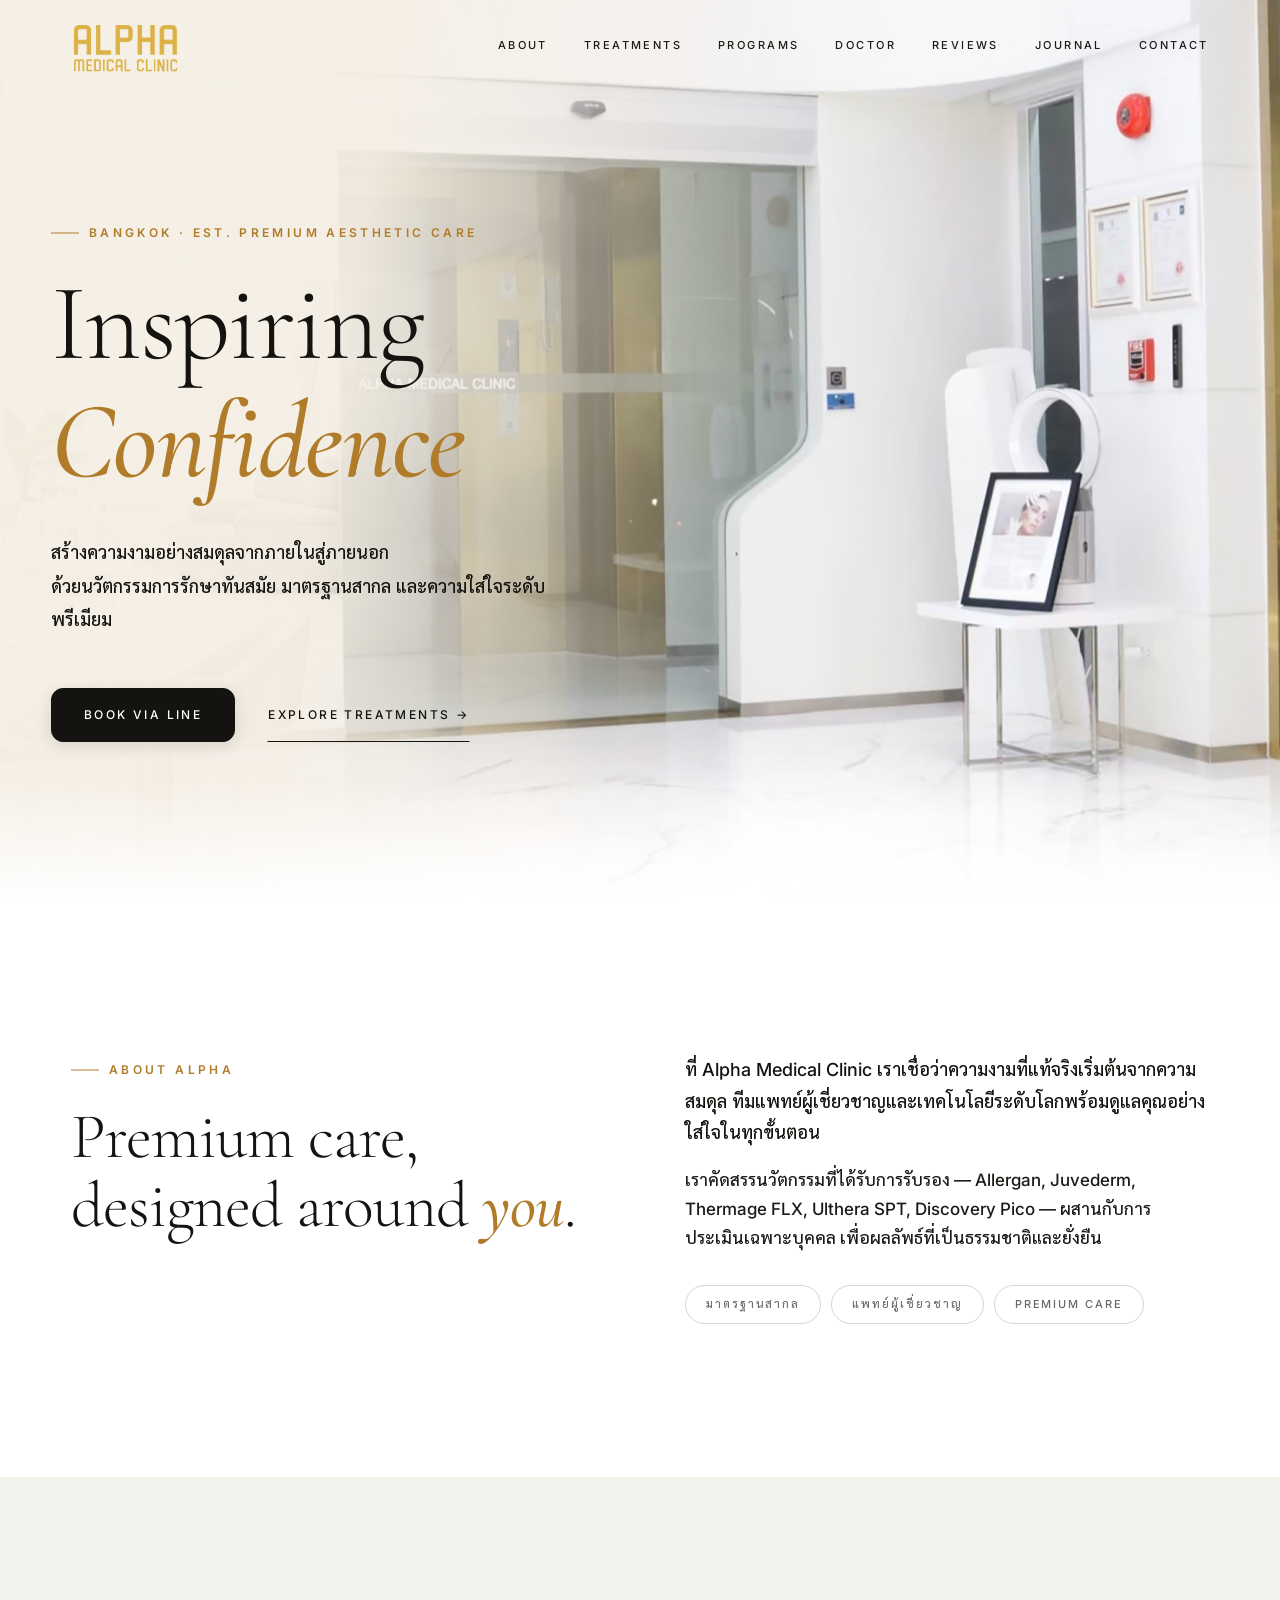
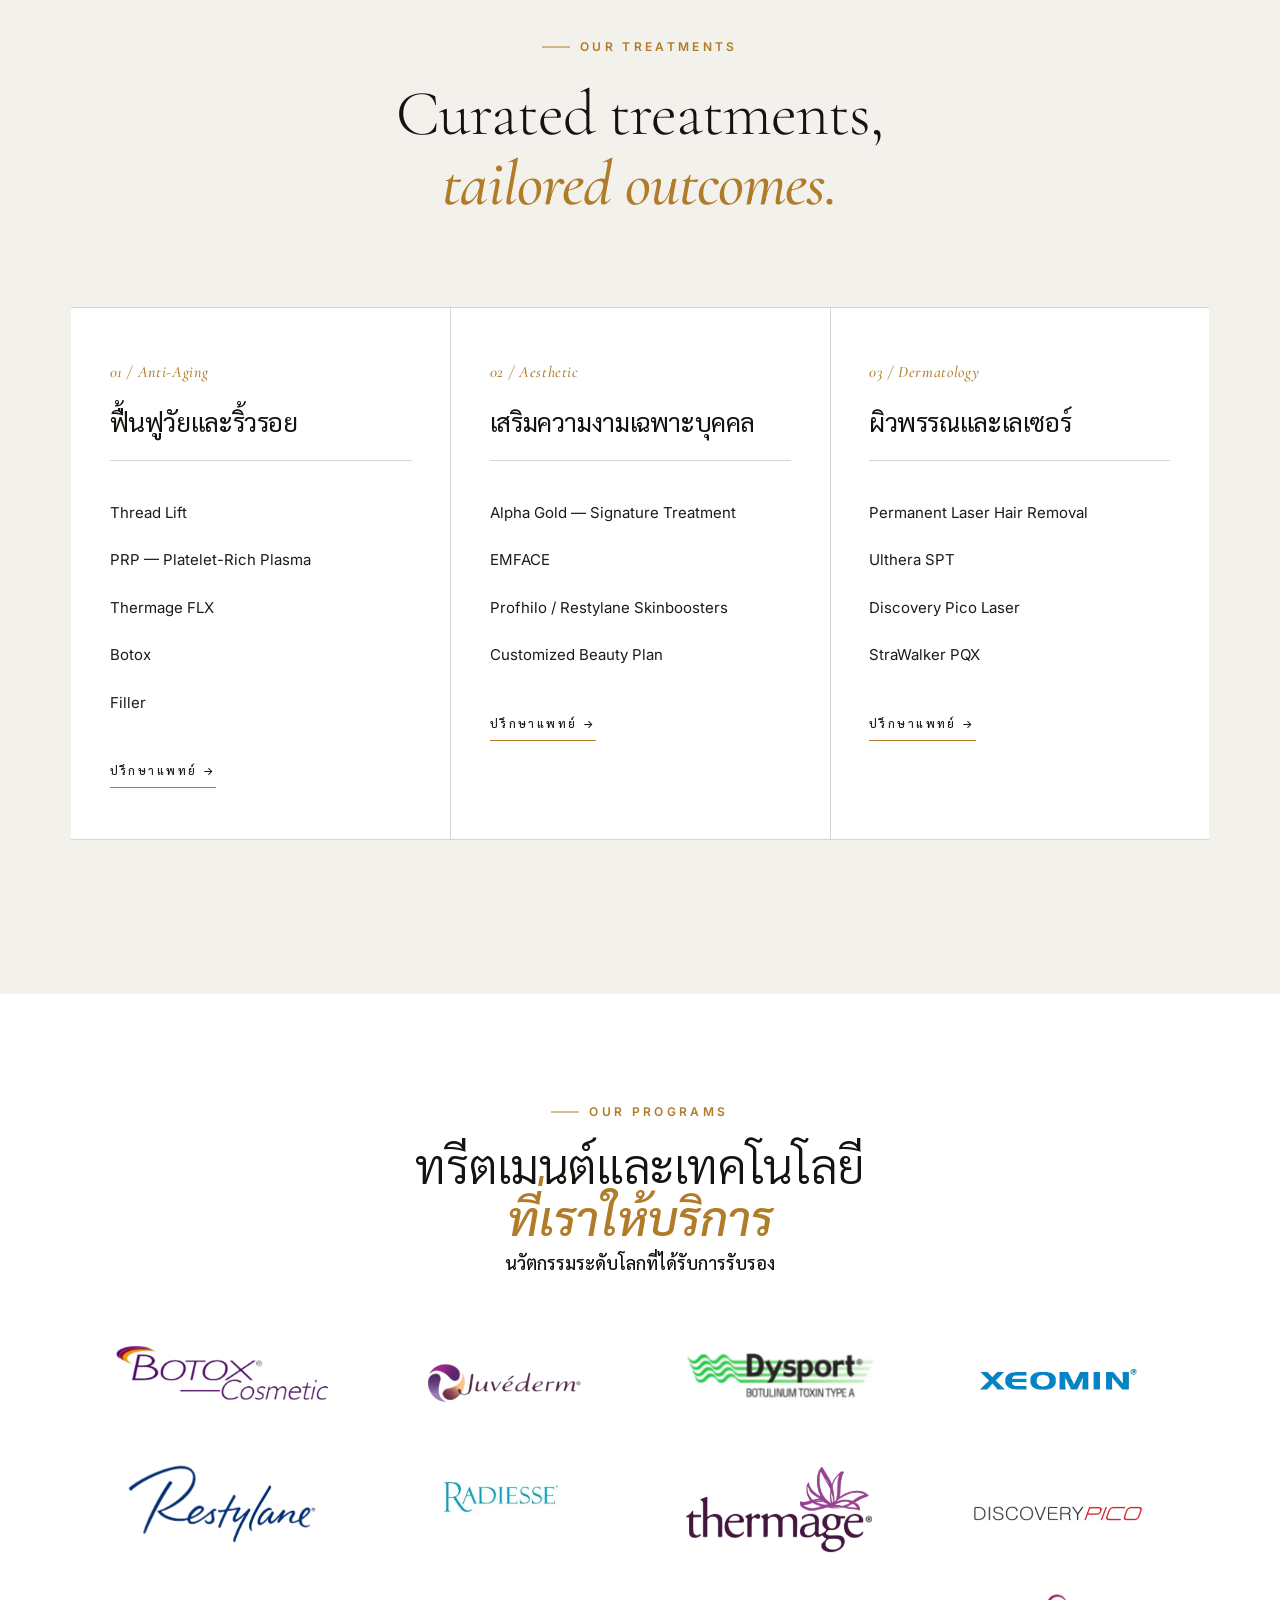
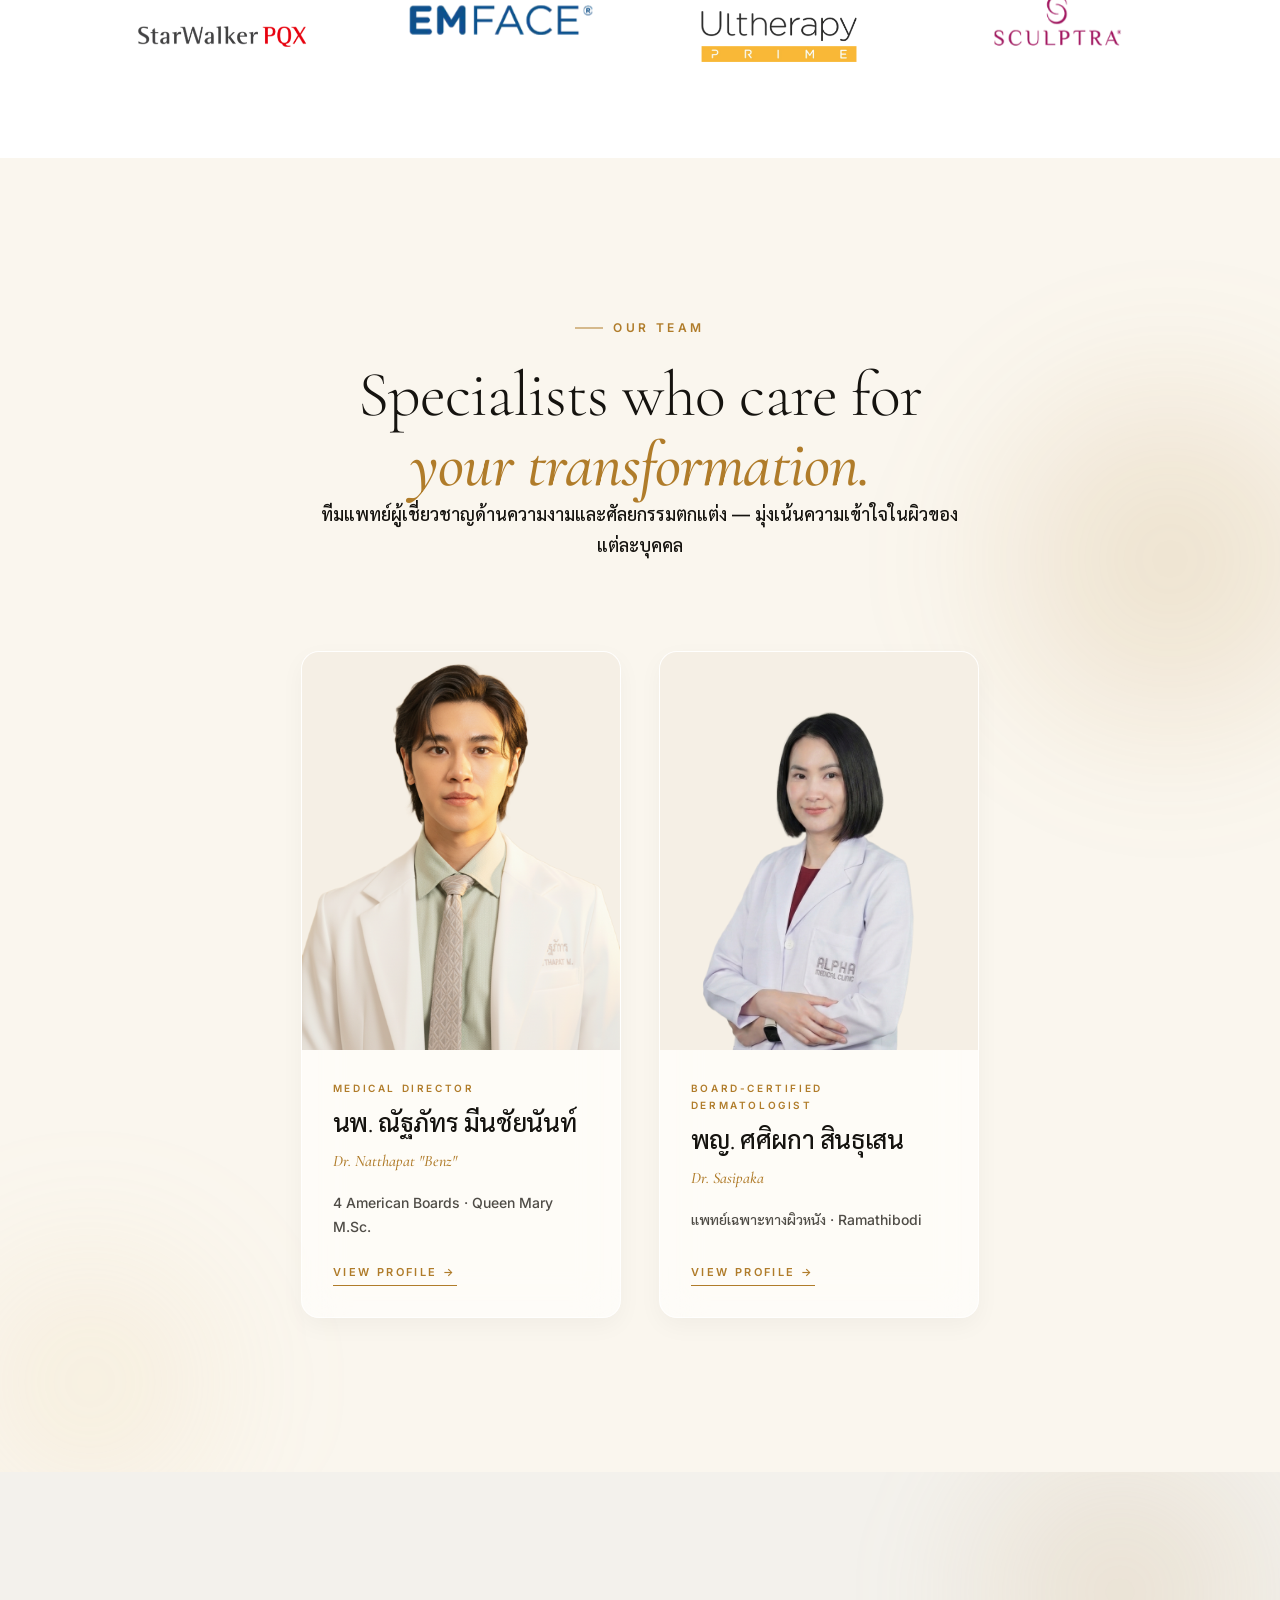
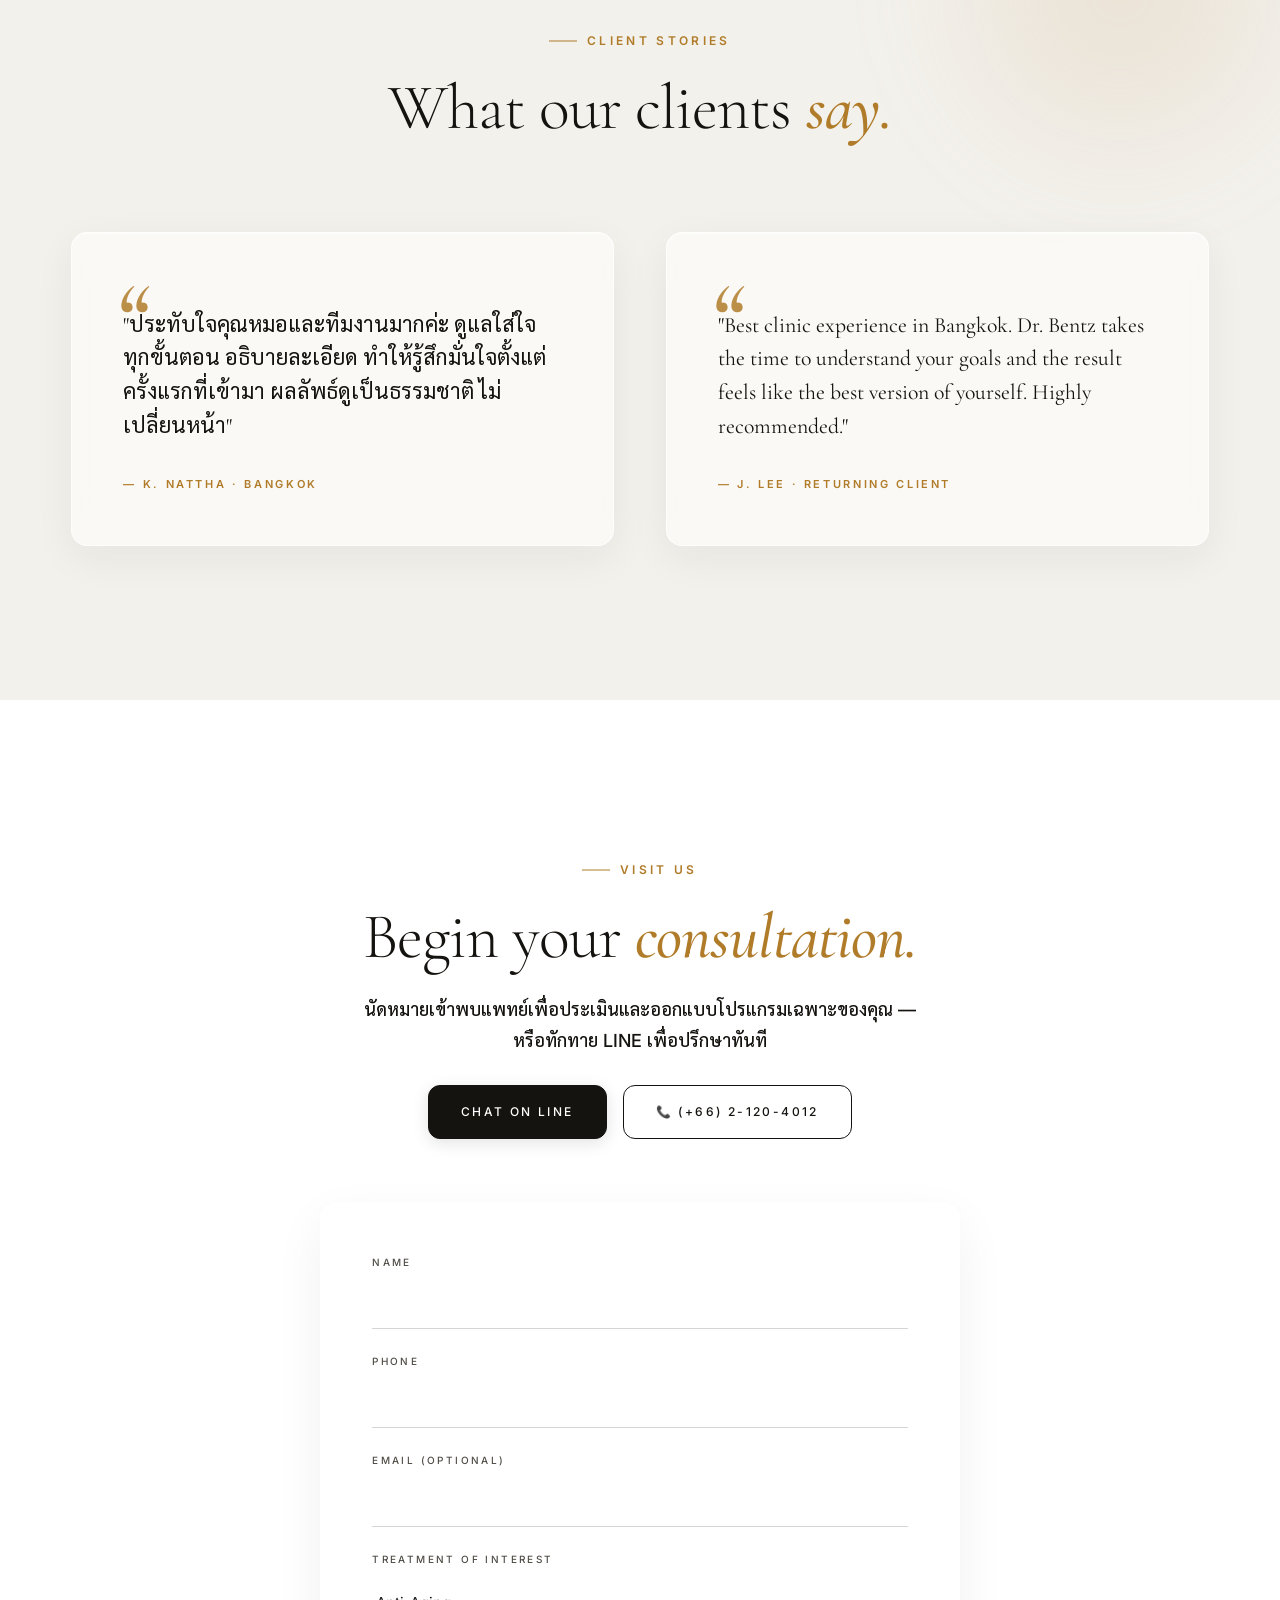
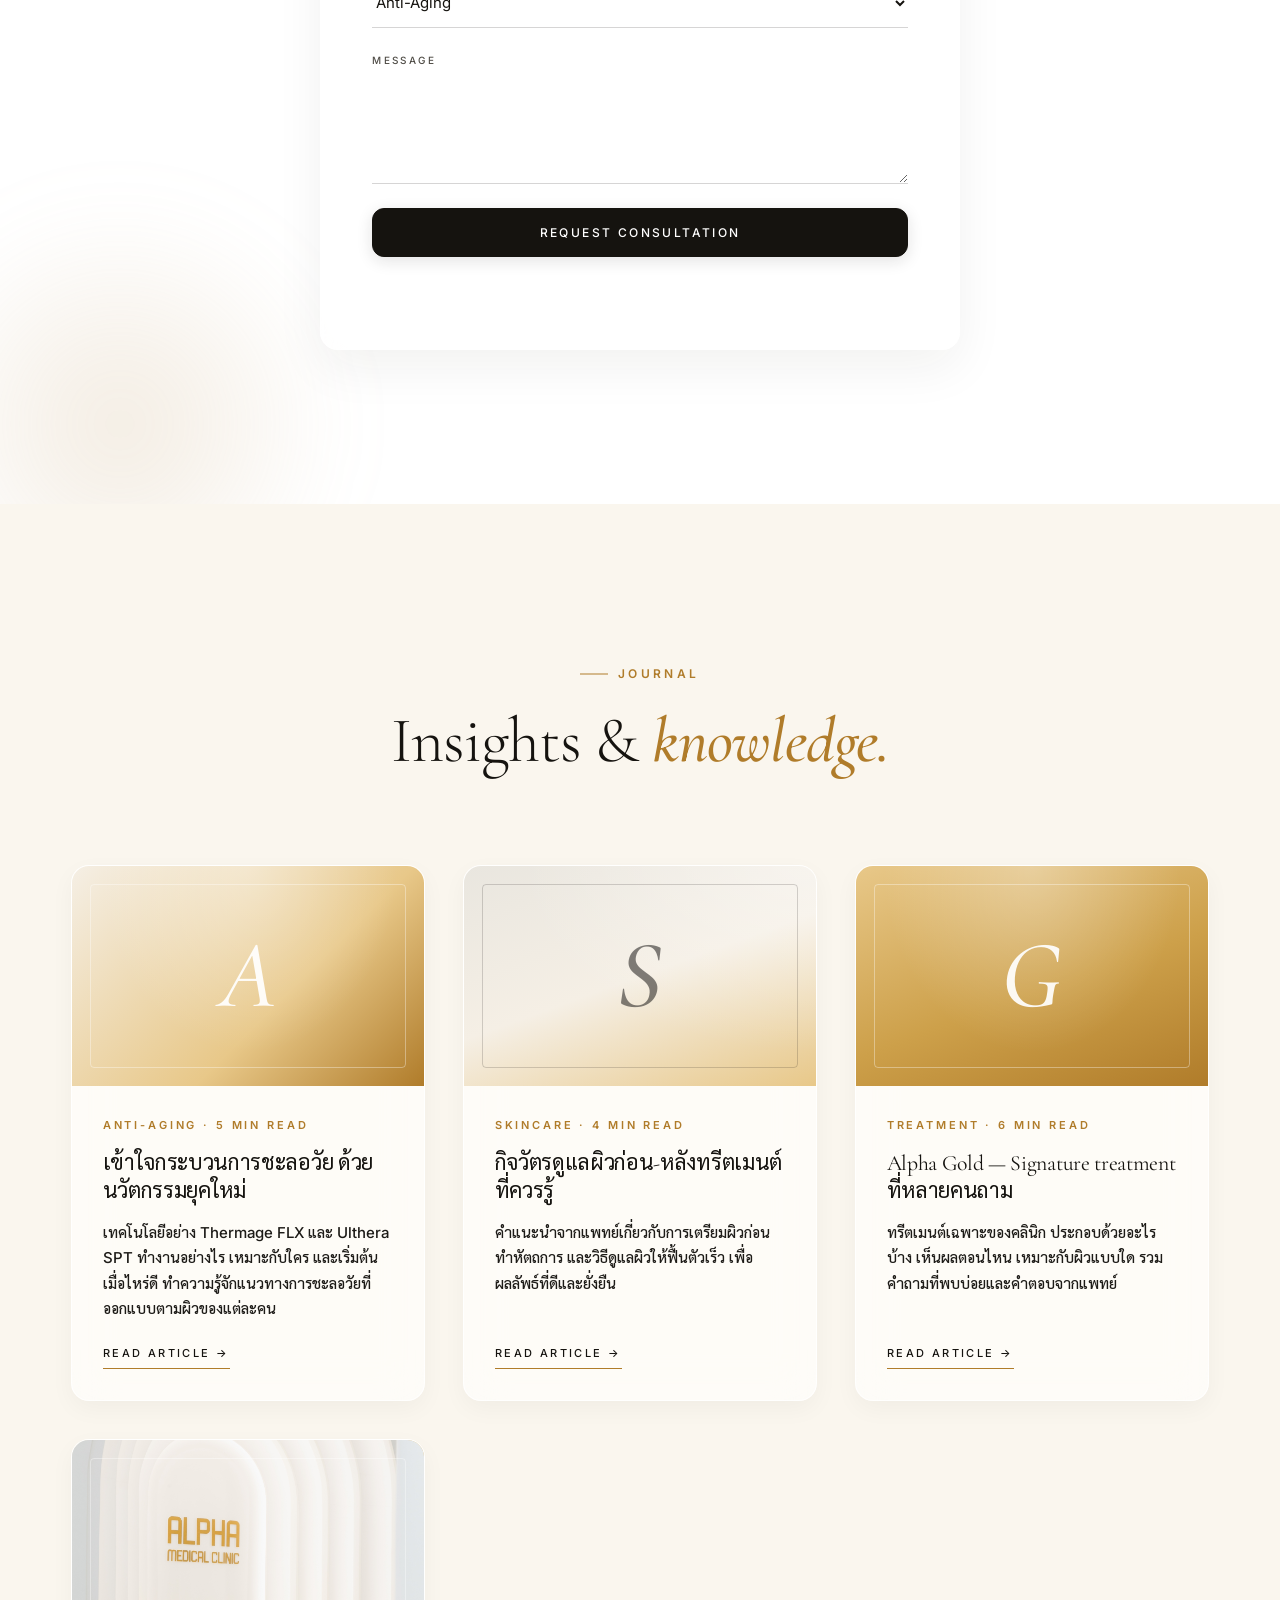
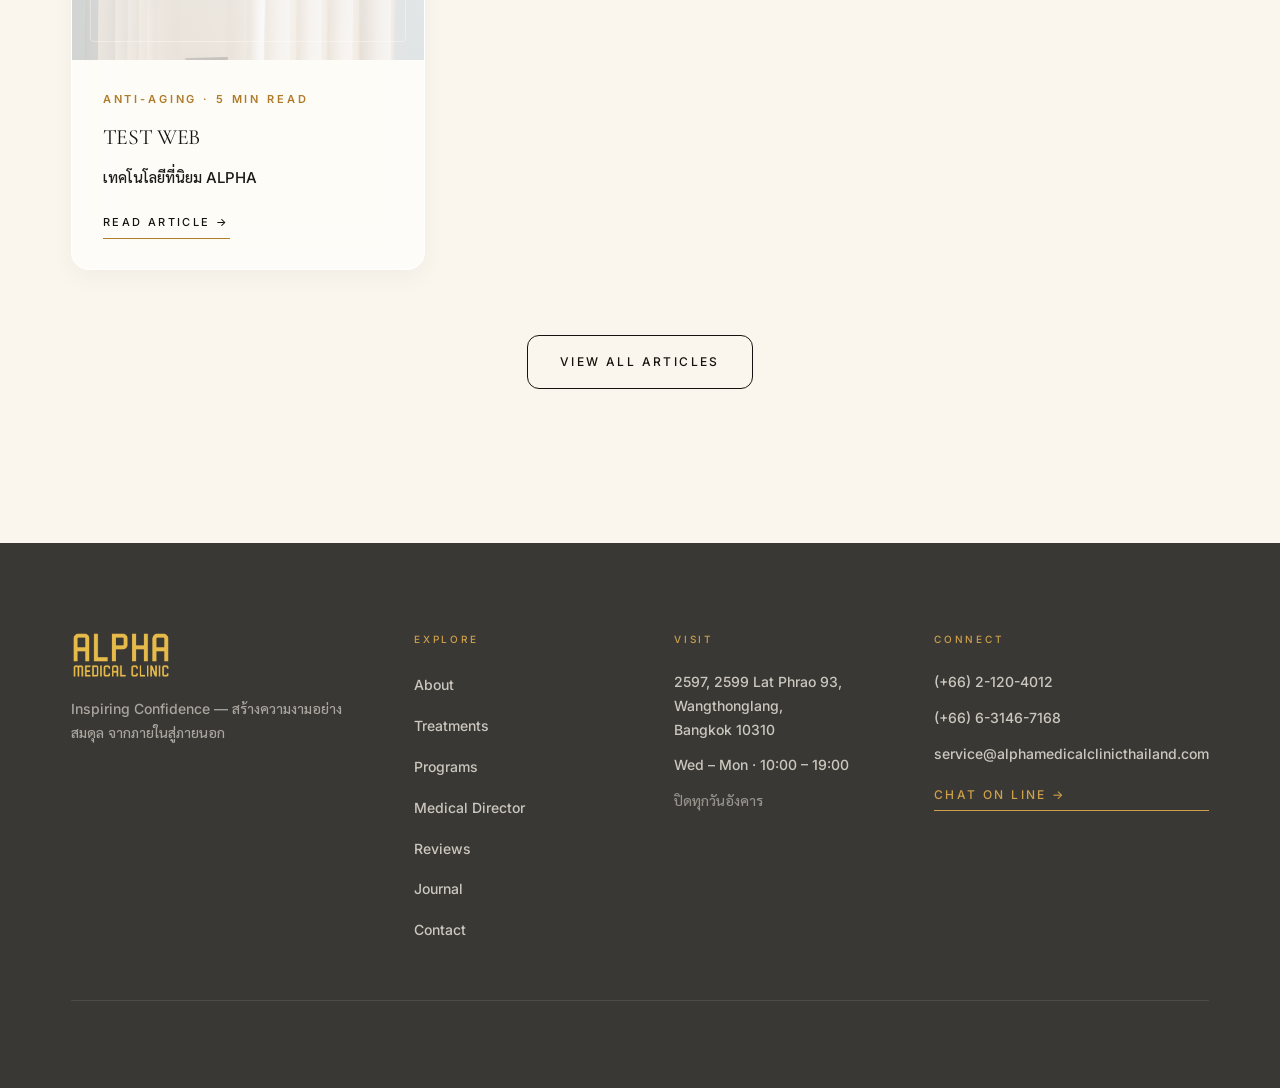
==== commit ec0be864: "Restore real site (remove Coming Soon)" ====
--- a/index.html
+++ b/index.html
@@ -3,382 +3,352 @@
 <head>
   <meta charset="UTF-8" />
   <meta name="viewport" content="width=device-width, initial-scale=1.0" />
-  <title>Coming Soon · Alpha Medical Clinic</title>
-  <meta name="description" content="เว็บไซต์ใหม่ของ Alpha Medical Clinic กำลังจะมาเร็วๆ นี้ — ระหว่างนี้ติดต่อเราได้ทาง LINE หรือโทรศัพท์" />
-  <meta name="robots" content="noindex, nofollow" />
-
-  <link rel="icon" type="image/png" href="/images/logo-cropped.png" />
+  <title>Alpha Medical Clinic — Inspiring Confidence</title>
+  <meta name="description" content="Alpha Medical Clinic — สร้างความงามอย่างสมดุลจากภายในสู่ภายนอก ด้วยนวัตกรรมการรักษาทันสมัย มาตรฐานสากล" />
   <link rel="preconnect" href="https://fonts.googleapis.com" />
   <link rel="preconnect" href="https://fonts.gstatic.com" crossorigin />
   <link href="https://fonts.googleapis.com/css2?family=Cormorant+Garamond:wght@300;400;500;600&family=Inter:wght@300;400;500;600&family=Sarabun:wght@300;400;500;600&display=swap" rel="stylesheet" />
-
-  <style>
-    :root {
-      --white: #ffffff;
-      --cream: #f5efe5;
-      --cream-2: #faf6ee;
-      --ink: #15130f;
-      --ink-2: #1d1b17;
-      --muted: #4f4c46;
-      --gold: #b07c2a;
-      --gold-2: #cda04a;
-      --gold-soft: #e8c889;
-      --line: rgba(28,26,23,0.18);
-      --line-soft: rgba(28,26,23,0.10);
-      --f-serif: 'Cormorant Garamond', 'Sarabun', Georgia, serif;
-      --f-sans: 'Inter', 'Sarabun', -apple-system, BlinkMacSystemFont, system-ui, sans-serif;
-    }
-
-    * { box-sizing: border-box; margin: 0; padding: 0; }
-
-    html, body {
-      height: 100%;
-    }
-
-    body {
-      font-family: var(--f-sans);
-      font-size: 17px;
-      font-weight: 500;
-      color: var(--ink-2);
-      background: var(--cream-2);
-      -webkit-font-smoothing: antialiased;
-      -moz-osx-font-smoothing: grayscale;
-      overflow-x: hidden;
-    }
-
-    a { color: inherit; text-decoration: none; }
-    img { display: block; max-width: 100%; }
-
-    /* === Coming Soon Layout === */
-    .cs {
-      position: relative;
-      min-height: 100vh;
-      display: flex;
-      align-items: center;
-      justify-content: center;
-      padding: clamp(32px, 5vw, 64px) clamp(20px, 4vw, 56px);
-      overflow: hidden;
-    }
-
-    /* Background slowly Ken-Burns clinic image */
-    .cs-bg {
-      position: absolute;
-      inset: 0;
-      background-image: url('/images/hero/clinic-01.jpg');
-      background-size: cover;
-      background-position: center;
-      filter: saturate(0.9) brightness(0.95);
-      transform: scale(1.06);
-      animation: cs-kenburns 24s ease-in-out infinite alternate;
-      will-change: transform;
-      z-index: 0;
-    }
-    @keyframes cs-kenburns {
-      from { transform: scale(1.06) translate3d(0, 0, 0); }
-      to   { transform: scale(1.18) translate3d(-2.5%, -2%, 0); }
-    }
-
-    /* Cream wash overlay so background is just subtle */
-    .cs-overlay {
-      position: absolute;
-      inset: 0;
-      background:
-        radial-gradient(ellipse at top, rgba(245, 239, 229, 0.88), rgba(245, 239, 229, 0.96) 70%),
-        linear-gradient(180deg, rgba(245, 239, 229, 0.92) 0%, rgba(245, 239, 229, 0.85) 100%);
-      z-index: 1;
-    }
-
-    /* Decorative gold blobs */
-    .cs-overlay::before,
-    .cs-overlay::after {
-      content: "";
-      position: absolute;
-      border-radius: 50%;
-      filter: blur(60px);
-      pointer-events: none;
-    }
-    .cs-overlay::before {
-      top: 10%; right: -120px;
-      width: 480px; height: 480px;
-      background: radial-gradient(circle, rgba(176, 124, 42, 0.22), transparent 65%);
-    }
-    .cs-overlay::after {
-      bottom: -120px; left: -100px;
-      width: 420px; height: 420px;
-      background: radial-gradient(circle, rgba(232, 200, 137, 0.28), transparent 60%);
-    }
-
-    /* Card with content */
-    .cs-content {
-      position: relative;
-      z-index: 2;
-      max-width: 640px;
-      width: 100%;
-      padding: clamp(40px, 5vw, 64px) clamp(28px, 4vw, 56px);
-      background: rgba(255, 255, 255, 0.55);
-      backdrop-filter: blur(28px) saturate(160%);
-      -webkit-backdrop-filter: blur(28px) saturate(160%);
-      border: 1px solid rgba(255, 255, 255, 0.75);
-      border-radius: 22px;
-      box-shadow:
-        0 1px 0 rgba(255, 255, 255, 0.7) inset,
-        0 30px 80px rgba(28, 26, 23, 0.12);
-      text-align: center;
-      animation: cs-fade-up 1s cubic-bezier(0.22, 1, 0.36, 1) both;
-    }
-    @keyframes cs-fade-up {
-      from { opacity: 0; transform: translateY(24px); }
-      to   { opacity: 1; transform: translateY(0); }
-    }
-
-    .cs-logo {
-      height: 68px;
-      width: auto;
-      margin: 0 auto 32px;
-      animation: cs-fade-up 1s 0.1s cubic-bezier(0.22, 1, 0.36, 1) both;
-    }
-
-    .cs-eyebrow {
-      font-size: 11px;
-      font-weight: 600;
-      letter-spacing: 0.32em;
-      text-transform: uppercase;
-      color: var(--gold);
-      margin-bottom: 22px;
-      animation: cs-fade-up 1s 0.2s cubic-bezier(0.22, 1, 0.36, 1) both;
-      opacity: 0;
-    }
-    .cs-eyebrow::before,
-    .cs-eyebrow::after {
-      content: "—";
-      color: var(--gold);
-      margin: 0 14px;
-    }
-
-    .cs h1 {
-      font-family: var(--f-serif);
-      font-weight: 400;
-      font-size: clamp(44px, 6vw, 72px);
-      line-height: 1.05;
-      letter-spacing: -0.015em;
-      color: var(--ink);
-      margin-bottom: 12px;
-      animation: cs-fade-up 1s 0.3s cubic-bezier(0.22, 1, 0.36, 1) both;
-      opacity: 0;
-    }
-    .cs h1 em {
-      font-style: italic;
-      color: var(--gold);
-      font-weight: 500;
-      display: block;
-      margin-top: 4px;
-    }
-
-    .cs-lead {
-      font-size: clamp(15px, 1.3vw, 17px);
-      line-height: 1.8;
-      color: var(--ink-2);
-      max-width: 460px;
-      margin: 0 auto 36px;
-      animation: cs-fade-up 1s 0.4s cubic-bezier(0.22, 1, 0.36, 1) both;
-      opacity: 0;
-    }
-
-    .cs-divider {
-      width: 60px;
-      height: 1px;
-      background: var(--gold);
-      margin: 0 auto 32px;
-      opacity: 0.6;
-      animation: cs-fade-up 1s 0.5s cubic-bezier(0.22, 1, 0.36, 1) both;
-    }
-
-    .cs-cta {
-      display: flex;
-      gap: 14px;
-      justify-content: center;
-      flex-wrap: wrap;
-      margin-bottom: 36px;
-      animation: cs-fade-up 1s 0.5s cubic-bezier(0.22, 1, 0.36, 1) both;
-      opacity: 0;
-    }
-
-    .cs-btn {
-      display: inline-block;
-      padding: 14px 28px;
-      font-family: var(--f-sans);
-      font-size: 12px;
-      font-weight: 600;
-      letter-spacing: 0.2em;
-      text-transform: uppercase;
-      border: 1px solid transparent;
-      border-radius: 12px;
-      cursor: pointer;
-      transition: all 0.35s ease;
-    }
-    .cs-btn-primary {
-      background: var(--ink);
-      color: var(--white);
-      border-color: var(--ink);
-      box-shadow: 0 6px 20px rgba(28, 26, 23, 0.18);
-    }
-    .cs-btn-primary:hover {
-      background: var(--gold);
-      border-color: var(--gold);
-      letter-spacing: 0.24em;
-      box-shadow: 0 10px 28px rgba(176, 124, 42, 0.35);
-      transform: translateY(-2px);
-    }
-    .cs-btn-outline {
-      background: rgba(255, 255, 255, 0.5);
-      border-color: var(--gold);
-      color: var(--ink);
-      backdrop-filter: blur(10px);
-    }
-    .cs-btn-outline:hover {
-      background: var(--gold);
-      color: var(--white);
-      letter-spacing: 0.24em;
-      transform: translateY(-2px);
-    }
-
-    .cs-info {
-      font-size: 13px;
-      line-height: 1.7;
-      color: var(--muted);
-      margin-bottom: 24px;
-      animation: cs-fade-up 1s 0.6s cubic-bezier(0.22, 1, 0.36, 1) both;
-      opacity: 0;
-    }
-    .cs-info p + p { margin-top: 4px; }
-
-    .cs-social {
-      display: flex;
-      gap: 14px;
-      justify-content: center;
-      align-items: center;
-      font-size: 10px;
-      letter-spacing: 0.22em;
-      text-transform: uppercase;
-      color: var(--muted);
-      animation: cs-fade-up 1s 0.7s cubic-bezier(0.22, 1, 0.36, 1) both;
-      opacity: 0;
-    }
-    .cs-social a {
-      border-bottom: 1px solid transparent;
-      padding-bottom: 2px;
-      transition: color 0.2s, border-color 0.2s;
-    }
-    .cs-social a:hover {
-      color: var(--gold);
-      border-bottom-color: var(--gold);
-    }
-    .cs-social-dot {
-      color: rgba(28, 26, 23, 0.25);
-      letter-spacing: 0;
-    }
-
-    /* Subtle pulsing dot at top right */
-    .cs-status {
-      position: absolute;
-      top: 24px;
-      right: 24px;
-      display: flex;
-      align-items: center;
-      gap: 8px;
-      padding: 8px 14px;
-      background: rgba(255, 255, 255, 0.6);
-      backdrop-filter: blur(14px);
-      border: 1px solid rgba(255, 255, 255, 0.7);
-      border-radius: 999px;
-      font-size: 11px;
-      font-weight: 600;
-      letter-spacing: 0.16em;
-      text-transform: uppercase;
-      color: var(--muted);
-      z-index: 3;
-    }
-    .cs-status::before {
-      content: "";
-      width: 8px; height: 8px;
-      border-radius: 50%;
-      background: var(--gold);
-      box-shadow: 0 0 0 0 rgba(176, 124, 42, 0.6);
-      animation: cs-pulse 2s infinite;
-    }
-    @keyframes cs-pulse {
-      0%   { box-shadow: 0 0 0 0 rgba(176, 124, 42, 0.5); }
-      70%  { box-shadow: 0 0 0 10px rgba(176, 124, 42, 0); }
-      100% { box-shadow: 0 0 0 0 rgba(176, 124, 42, 0); }
-    }
-
-    @media (max-width: 600px) {
-      .cs-status { top: 16px; right: 16px; padding: 6px 12px; font-size: 10px; }
-      .cs-cta { flex-direction: column; align-items: stretch; }
-      .cs-cta .cs-btn { text-align: center; }
-      .cs-eyebrow::before, .cs-eyebrow::after { margin: 0 8px; }
-    }
-
-    @media (prefers-reduced-motion: reduce) {
-      .cs-bg, .cs-status::before, .cs-content, .cs-logo,
-      .cs-eyebrow, .cs h1, .cs-lead, .cs-divider, .cs-cta,
-      .cs-info, .cs-social {
-        animation: none !important;
-        opacity: 1 !important;
-        transform: none !important;
-      }
-    }
-  </style>
+  <link rel="stylesheet" href="styles.css?v=6" />
 </head>
 <body>
-  <main class="cs">
-    <div class="cs-bg" aria-hidden="true"></div>
-    <div class="cs-overlay" aria-hidden="true"></div>
-
-    <div class="cs-status" aria-label="ปรับปรุงเว็บไซต์">Updating site</div>
-
-    <div class="cs-content">
-      <img src="/images/logo-cropped.png" alt="Alpha Medical Clinic" class="cs-logo" />
-
-      <p class="cs-eyebrow">Coming Soon</p>
-
-      <h1>
-        เร็วๆ นี้
-        <em>New experience</em>
-      </h1>
-
-      <p class="cs-lead">
-        เว็บไซต์โฉมใหม่ของ Alpha Medical Clinic กำลังจะเปิดตัว —
-        สวยขึ้น ใช้งานง่ายขึ้น และครบครันยิ่งกว่าเดิม
-        <br/><br/>
-        <strong>ระหว่างนี้ — ติดต่อเราโดยตรงได้</strong>
-      </p>
-
-      <div class="cs-divider" aria-hidden="true"></div>
-
-      <div class="cs-cta">
-        <a href="https://lin.ee/1i7Qgpv" target="_blank" rel="noopener noreferrer" class="cs-btn cs-btn-primary">
-          Chat on LINE
-        </a>
-        <a href="tel:+6621204012" class="cs-btn cs-btn-outline">
-          📞 (+66) 2-120-4012
-        </a>
-      </div>
-
-      <div class="cs-info">
-        <p>📍 2597, 2599 Lat Phrao 93, Wangthonglang, Bangkok 10310</p>
-        <p>🕐 Wednesday – Monday · 10:00 – 19:00</p>
-        <p>✉️ service@alphamedicalclinicthailand.com</p>
-      </div>
-
-      <div class="cs-social">
-        <a href="https://www.facebook.com/alphamedicalclinic93" target="_blank" rel="noopener noreferrer">Facebook</a>
-        <span class="cs-social-dot">·</span>
-        <a href="https://www.instagram.com/alphamedicalclinic/" target="_blank" rel="noopener noreferrer">Instagram</a>
-        <span class="cs-social-dot">·</span>
-        <a href="https://www.tiktok.com/@alphamedicalclinic93" target="_blank" rel="noopener noreferrer">TikTok</a>
-      </div>
+
+  <header class="nav" id="nav">
+    <div class="nav-inner">
+      <a href="#top" class="brand">
+        <img src="images/logo-cropped.png" alt="Alpha Medical Clinic" class="brand-logo" />
+      </a>
+      <nav class="nav-links">
+        <a href="#about">About</a>
+        <a href="#services">Treatments</a>
+        <a href="#signature">Programs</a>
+        <a href="#doctor">Doctor</a>
+        <a href="#reviews">Reviews</a>
+        <a href="journal.html">Journal</a>
+        <a href="#contact">Contact</a>
+      </nav>
+      <button class="nav-toggle" aria-label="Open menu" id="navToggle">
+        <span></span><span></span><span></span>
+      </button>
     </div>
+  </header>
+
+  <main id="top">
+
+    <section class="hero">
+      <div class="hero-bg"></div>
+      <div class="hero-overlay"></div>
+      <div class="hero-content">
+        <p class="eyebrow" id="heroEyebrow">Bangkok · Est. Premium Aesthetic Care</p>
+        <h1 id="heroHeadline">Inspiring<br/><em>Confidence</em></h1>
+        <p class="hero-lead" id="heroLead">
+          สร้างความงามอย่างสมดุลจากภายในสู่ภายนอก<br/>
+          ด้วยนวัตกรรมการรักษาทันสมัย มาตรฐานสากล และความใส่ใจระดับพรีเมียม
+        </p>
+        <div class="hero-cta">
+          <a href="https://lin.ee/1i7Qgpv" target="_blank" rel="noopener noreferrer" class="btn btn-primary" id="heroCtaPrimary">Book via LINE</a>
+          <a href="#services" class="btn btn-ghost" id="heroCtaSecondary">Explore Treatments →</a>
+        </div>
+      </div>
+      <div class="hero-marquee">
+        <span>Anti-Aging</span><span>·</span>
+        <span>Thread Lift</span><span>·</span>
+        <span>Thermage FLX</span><span>·</span>
+        <span>Ulthera SPT</span><span>·</span>
+        <span>Discovery Pico</span><span>·</span>
+        <span>Alpha Gold</span><span>·</span>
+        <span>EMFACE</span>
+      </div>
+    </section>
+
+    <section class="about section" id="about">
+      <div class="container two-col">
+        <div class="col">
+          <p class="eyebrow" id="aboutEyebrow">About Alpha</p>
+          <h2 id="aboutTitle">Premium care, designed around <em>you</em>.</h2>
+        </div>
+        <div class="col">
+          <p class="lead" id="aboutLead">
+            ที่ Alpha Medical Clinic เราเชื่อว่าความงามที่แท้จริงเริ่มต้นจากความสมดุล
+            ทีมแพทย์ผู้เชี่ยวชาญและเทคโนโลยีระดับโลกพร้อมดูแลคุณอย่างใส่ใจในทุกขั้นตอน
+          </p>
+          <p id="aboutBody">
+            เราคัดสรรนวัตกรรมที่ได้รับการรับรอง — Allergan, Juvederm, Thermage FLX,
+            Ulthera SPT, Discovery Pico — ผสานกับการประเมินเฉพาะบุคคล
+            เพื่อผลลัพธ์ที่เป็นธรรมชาติและยั่งยืน
+          </p>
+          <ul class="pill-list" id="aboutPills">
+            <li>มาตรฐานสากล</li>
+            <li>แพทย์ผู้เชี่ยวชาญ</li>
+            <li>Premium Care</li>
+          </ul>
+        </div>
+      </div>
+    </section>
+
+    <section class="services section section-dark" id="services">
+      <div class="container">
+        <header class="section-head">
+          <p class="eyebrow eyebrow-light" id="servicesEyebrow">Our Treatments</p>
+          <h2 id="servicesTitle">Curated treatments,<br/><em>tailored outcomes.</em></h2>
+        </header>
+
+        <div class="service-grid" id="servicesGrid">
+          <article class="service-card">
+            <p class="service-tag">01 / Anti-Aging</p>
+            <h3>ฟื้นฟูวัยและริ้วรอย</h3>
+            <ul>
+              <li>Thread Lift</li>
+              <li>PRP — Platelet-Rich Plasma</li>
+              <li>Thermage FLX</li>
+              <li>Botox</li>
+              <li>Filler</li>
+            </ul>
+            <a href="#contact" class="link-arrow">ปรึกษาแพทย์ →</a>
+          </article>
+
+          <article class="service-card">
+            <p class="service-tag">02 / Aesthetic</p>
+            <h3>เสริมความงามเฉพาะบุคคล</h3>
+            <ul>
+              <li>Alpha Gold — Signature Treatment</li>
+              <li>EMFACE</li>
+              <li>Profhilo / Restylane Skinboosters</li>
+              <li>Customized Beauty Plan</li>
+            </ul>
+            <a href="#contact" class="link-arrow">ปรึกษาแพทย์ →</a>
+          </article>
+
+          <article class="service-card">
+            <p class="service-tag">03 / Dermatology</p>
+            <h3>ผิวพรรณและเลเซอร์</h3>
+            <ul>
+              <li>Permanent Laser Hair Removal</li>
+              <li>Ulthera SPT</li>
+              <li>Discovery Pico Laser</li>
+              <li>StraWalker PQX</li>
+            </ul>
+            <a href="#contact" class="link-arrow">ปรึกษาแพทย์ →</a>
+          </article>
+        </div>
+
+        <p class="brand-strip">
+          <span>Allergan</span><span>Juvederm</span><span>Dysport</span>
+          <span>Radiesse</span><span>Xeomin</span><span>Restylane</span>
+          <span>Thermage FLX</span><span>Ulthera SPT</span><span>Discovery Pico</span>
+        </p>
+      </div>
+    </section>
+
+    <section class="programs section section-cream" id="signature">
+      <div class="container">
+        <header class="section-head">
+          <p class="eyebrow" id="programsEyebrow">Our Programs</p>
+          <h2 id="programsTitle">ทรีตเมนต์และเทคโนโลยี<br/><em>ที่เราให้บริการ</em></h2>
+          <p class="lead programs-lead" id="programsLead"></p>
+        </header>
+        <div class="programs-grid" id="programsGrid">
+          <!-- Brand/program logos loaded from _data/programs.json -->
+        </div>
+      </div>
+    </section>
+
+    <section class="doctors section section-cream" id="doctor">
+      <div class="container">
+        <header class="section-head">
+          <p class="eyebrow" id="doctorsEyebrow">Our Team</p>
+          <h2 id="doctorsTitle">Specialists who care for<br/><em>your transformation.</em></h2>
+          <p class="lead doctors-lead" id="doctorsLead"></p>
+        </header>
+        <div class="doctor-grid" id="doctorGrid">
+          <!-- Doctor cards loaded dynamically from _data/doctors.json -->
+        </div>
+      </div>
+    </section>
+
+    <!-- Form modal (confirm + success + error) -->
+    <div class="modal" id="formModal" aria-hidden="true" role="dialog" aria-modal="true">
+      <div class="modal-backdrop" data-close></div>
+      <div class="modal-panel modal-panel-form" role="document">
+        <button class="modal-close" data-close aria-label="ปิด">
+          <svg width="22" height="22" viewBox="0 0 24 24" fill="none" stroke="currentColor" stroke-width="1.8" stroke-linecap="round">
+            <line x1="6" y1="6" x2="18" y2="18"/><line x1="18" y1="6" x2="6" y2="18"/>
+          </svg>
+        </button>
+        <div id="formModalContent"></div>
+      </div>
+    </div>
+
+    <!-- Doctor detail modal (popup) -->
+    <div class="modal" id="doctorModal" aria-hidden="true" role="dialog" aria-modal="true">
+      <div class="modal-backdrop" data-close></div>
+      <div class="modal-panel" role="document">
+        <button class="modal-close" data-close aria-label="ปิด">
+          <svg width="22" height="22" viewBox="0 0 24 24" fill="none" stroke="currentColor" stroke-width="1.8" stroke-linecap="round">
+            <line x1="6" y1="6" x2="18" y2="18"/><line x1="18" y1="6" x2="6" y2="18"/>
+          </svg>
+        </button>
+        <div class="modal-body" id="modalBody"></div>
+      </div>
+    </div>
+
+    <section class="reviews section section-dark" id="reviews">
+      <div class="container">
+        <header class="section-head">
+          <p class="eyebrow eyebrow-light">Client Stories</p>
+          <h2>What our clients <em>say.</em></h2>
+        </header>
+        <div class="review-grid" id="reviewGrid">
+          <figure class="review">
+            <blockquote>
+              "ประทับใจคุณหมอและทีมงานมากค่ะ ดูแลใส่ใจทุกขั้นตอน
+              อธิบายละเอียด ทำให้รู้สึกมั่นใจตั้งแต่ครั้งแรกที่เข้ามา
+              ผลลัพธ์ดูเป็นธรรมชาติ ไม่เปลี่ยนหน้า"
+            </blockquote>
+            <figcaption>— K. Nattha · Bangkok</figcaption>
+          </figure>
+          <figure class="review">
+            <blockquote>
+              "Best clinic experience in Bangkok. Dr. Bentz takes the time
+              to understand your goals and the result feels like the best
+              version of yourself. Highly recommended."
+            </blockquote>
+            <figcaption>— J. Lee · Returning Client</figcaption>
+          </figure>
+        </div>
+      </div>
+    </section>
+
+    <section class="contact section" id="contact">
+      <div class="container">
+        <header class="section-head contact-head">
+          <p class="eyebrow">Visit Us</p>
+          <h2>Begin your <em>consultation.</em></h2>
+          <p class="lead">นัดหมายเข้าพบแพทย์เพื่อประเมินและออกแบบโปรแกรมเฉพาะของคุณ — หรือทักทาย LINE เพื่อปรึกษาทันที</p>
+          <div class="contact-quick">
+            <a href="https://lin.ee/1i7Qgpv" target="_blank" rel="noopener noreferrer" class="btn btn-primary">Chat on LINE</a>
+            <a href="tel:+6621204012" class="btn btn-outline">📞 (+66) 2-120-4012</a>
+          </div>
+        </header>
+        <div class="contact-form-wrap">
+          <form class="contact-form" id="contactForm" name="contact" method="POST" data-netlify="true" netlify-honeypot="bot-field">
+            <input type="hidden" name="form-name" value="contact" />
+            <p hidden><label>Don't fill this out: <input name="bot-field" /></label></p>
+            <label>
+              <span>Name</span>
+              <input type="text" name="name" required />
+            </label>
+            <label>
+              <span>Phone</span>
+              <input type="tel" name="phone" required />
+            </label>
+            <label>
+              <span>Email (optional)</span>
+              <input type="email" name="email" />
+            </label>
+            <label>
+              <span>Treatment of interest</span>
+              <select name="treatment">
+                <option>Anti-Aging</option>
+                <option>Aesthetic / Alpha Gold</option>
+                <option>Dermatology / Laser</option>
+                <option>Not sure — please advise</option>
+              </select>
+            </label>
+            <label>
+              <span>Message</span>
+              <textarea name="message" rows="4"></textarea>
+            </label>
+            <button type="submit" class="btn btn-primary btn-block">Request Consultation</button>
+            <p class="form-status" role="status"></p>
+          </form>
+        </div>
+      </div>
+    </section>
+
+    <section class="journal section section-cream" id="journal">
+      <div class="container">
+        <header class="section-head">
+          <p class="eyebrow">Journal</p>
+          <h2>Insights & <em>knowledge.</em></h2>
+        </header>
+
+        <div class="article-grid" id="articleGrid">
+          <!-- Articles loaded dynamically from articles.json (managed in Decap CMS) -->
+        </div>
+
+        <div class="journal-more">
+          <a href="journal.html" class="btn btn-outline">View All Articles</a>
+        </div>
+      </div>
+    </section>
+
   </main>
+
+  <footer class="footer">
+    <div class="container">
+      <div class="footer-top">
+        <div class="footer-col footer-brand-col">
+          <img src="images/logo-cropped.png" alt="Alpha Medical Clinic" class="brand-logo brand-logo-footer" />
+          <p class="footer-tag">Inspiring Confidence — สร้างความงามอย่างสมดุล จากภายในสู่ภายนอก</p>
+        </div>
+
+        <div class="footer-col">
+          <p class="footer-heading">Explore</p>
+          <ul class="footer-list">
+            <li><a href="#about">About</a></li>
+            <li><a href="#services">Treatments</a></li>
+            <li><a href="#signature">Programs</a></li>
+            <li><a href="#doctor">Medical Director</a></li>
+            <li><a href="#reviews">Reviews</a></li>
+            <li><a href="#journal">Journal</a></li>
+            <li><a href="#contact">Contact</a></li>
+          </ul>
+        </div>
+
+        <div class="footer-col">
+          <p class="footer-heading">Visit</p>
+          <p class="footer-line">2597, 2599 Lat Phrao 93,<br/>Wangthonglang,<br/>Bangkok 10310</p>
+          <p class="footer-line">Wed – Mon · 10:00 – 19:00</p>
+          <p class="footer-line muted">ปิดทุกวันอังคาร</p>
+        </div>
+
+        <div class="footer-col">
+          <p class="footer-heading">Connect</p>
+          <p class="footer-line"><a href="tel:+6621204012">(+66) 2-120-4012</a></p>
+          <p class="footer-line"><a href="tel:+66631467168">(+66) 6-3146-7168</a></p>
+          <p class="footer-line"><a href="mailto:service@alphamedicalclinicthailand.com">service@alphamedicalclinicthailand.com</a></p>
+          <a href="https://lin.ee/1i7Qgpv" target="_blank" rel="noopener noreferrer" class="footer-line-cta">Chat on LINE →</a>
+        </div>
+      </div>
+
+      <div class="footer-bottom">
+        <p class="muted small">© 2026 Alpha Medical Clinic. All rights reserved.</p>
+        <div class="footer-social">
+          <a href="https://www.facebook.com/alphamedicalclinic93" target="_blank" rel="noopener noreferrer">Facebook</a>
+          <span class="footer-social-dot">·</span>
+          <a href="https://www.instagram.com/alphamedicalclinic/" target="_blank" rel="noopener noreferrer">Instagram</a>
+          <span class="footer-social-dot">·</span>
+          <a href="https://www.tiktok.com/@alphamedicalclinic93" target="_blank" rel="noopener noreferrer">TikTok</a>
+        </div>
+        <a href="#top" class="back-to-top">Back to top ↑</a>
+      </div>
+    </div>
+  </footer>
+
+  <!-- Floating quick-contact buttons -->
+  <div class="fab" id="fab" aria-label="Quick contact">
+    <a href="tel:+6621204012" class="fab-btn" aria-label="Call (+66) 2-120-4012" data-tip="Call">
+      <svg viewBox="0 0 24 24" width="20" height="20" fill="none" stroke="currentColor" stroke-width="1.7" stroke-linecap="round" stroke-linejoin="round" aria-hidden="true">
+        <path d="M22 16.92v3a2 2 0 0 1-2.18 2 19.79 19.79 0 0 1-8.63-3.07 19.5 19.5 0 0 1-6-6 19.79 19.79 0 0 1-3.07-8.67A2 2 0 0 1 4.11 2h3a2 2 0 0 1 2 1.72c.13.96.36 1.9.7 2.81a2 2 0 0 1-.45 2.11L8.09 9.91a16 16 0 0 0 6 6l1.27-1.27a2 2 0 0 1 2.11-.45c.91.34 1.85.57 2.81.7A2 2 0 0 1 22 16.92z"/>
+      </svg>
+    </a>
+    <a href="https://lin.ee/1i7Qgpv" target="_blank" rel="noopener noreferrer" class="fab-btn fab-line" aria-label="Chat on LINE" data-tip="LINE">
+      <svg viewBox="0 0 24 24" width="22" height="22" fill="currentColor" aria-hidden="true">
+        <path d="M19.95 9.95c0-4.42-4.46-8.03-9.95-8.03S.05 5.53.05 9.95c0 3.97 3.53 7.29 8.3 7.92.32.07.76.21.87.49.1.25.07.64.03.89l-.14.85c-.04.25-.2.98.86.53 1.06-.44 5.71-3.36 7.79-5.76 1.43-1.57 2.18-3.18 2.18-4.92zM6.66 12.4H4.78c-.27 0-.49-.22-.49-.49v-3.76c0-.27.22-.49.49-.49s.49.22.49.49v3.26h1.39c.27 0 .49.22.49.49s-.22.5-.49.5zm1.9-.49c0 .27-.22.49-.49.49s-.49-.22-.49-.49V8.15c0-.27.22-.49.49-.49s.49.22.49.49zm4.55 0c0 .21-.13.4-.33.47-.05.02-.11.02-.16.02-.16 0-.31-.07-.4-.2l-1.92-2.61v2.32c0 .27-.22.49-.49.49-.27 0-.49-.22-.49-.49V8.15c0-.21.13-.4.34-.47.05-.01.1-.02.15-.02.15 0 .31.08.4.2l1.92 2.61V8.15c0-.27.22-.49.49-.49s.49.22.49.49zm3.06-2.37c.27 0 .49.22.49.49s-.22.49-.49.49h-1.39v.9h1.39c.27 0 .49.22.49.49s-.22.49-.49.49h-1.39v.9h1.39c.27 0 .49.22.49.49s-.22.49-.49.49h-1.88c-.27 0-.49-.22-.49-.49V8.15c0-.27.22-.49.49-.49h1.88c.27 0 .49.22.49.49s-.22.49-.49.49h-1.39v.9z"/>
+      </svg>
+    </a>
+  </div>
+
+  <script src="main.js?v=4"></script>
 </body>
 </html>
--- a/styles.css
+++ b/styles.css
@@ -0,0 +1,2346 @@
+/* ============================
+   Alpha Medical Clinic
+   Clean editorial — white · cream · soft gray · gold
+   ============================ */
+
+:root {
+  --white: #ffffff;
+  --cream: #f5efe5;
+  --cream-2: #faf6ee;
+  --gray-50: #f3f1ec;
+  --gray-100: #e9e6df;
+  --gray-200: #d8d4cb;
+  --gray-400: #9e9a91;
+  --gray-600: #6b6862;
+  --gray-800: #3a3835;
+
+  --ink: #15130f;
+  --ink-2: #1d1b17;
+  --muted: #4f4c46;
+
+  --gold: #b07c2a;
+  --gold-2: #cda04a;
+  --gold-soft: #e8c889;
+  --gold-deep: #8a5a18;
+
+  --line: rgba(28,26,23,0.18);
+  --line-soft: rgba(28,26,23,0.10);
+  --line-gold: rgba(176, 124, 42, 0.35);
+
+  --f-serif: 'Cormorant Garamond', 'Sarabun', Georgia, serif;
+  --f-sans: 'Inter', 'Sarabun', -apple-system, BlinkMacSystemFont, system-ui, sans-serif;
+
+  --container: 1240px;
+  --gutter: clamp(20px, 4vw, 56px);
+}
+
+* { box-sizing: border-box; margin: 0; padding: 0; }
+
+html { scroll-behavior: smooth; }
+
+body {
+  font-family: var(--f-sans);
+  font-size: 17px;
+  font-weight: 500;
+  line-height: 1.7;
+  color: var(--ink-2);
+  background: var(--white);
+  -webkit-font-smoothing: antialiased;
+  -moz-osx-font-smoothing: grayscale;
+}
+
+img { max-width: 100%; display: block; }
+a { color: inherit; text-decoration: none; }
+
+.container {
+  max-width: var(--container);
+  margin: 0 auto;
+  padding: 0 var(--gutter);
+}
+
+/* ============================
+   Typography
+   ============================ */
+
+h1, h2, h3 {
+  font-family: var(--f-serif);
+  font-weight: 300;
+  color: var(--ink);
+  line-height: 1.08;
+  letter-spacing: -0.015em;
+}
+
+h1 {
+  font-size: clamp(52px, 8.5vw, 112px);
+}
+h1 em { font-style: italic; color: var(--gold); font-weight: 500; }
+
+h2 {
+  font-size: clamp(36px, 5vw, 64px);
+}
+h2 em { font-style: italic; color: var(--gold); font-weight: 500; }
+
+h3 {
+  font-size: clamp(22px, 2vw, 26px);
+  font-weight: 400;
+}
+
+.eyebrow {
+  font-family: var(--f-sans);
+  font-size: 12px;
+  font-weight: 600;
+  letter-spacing: 0.28em;
+  text-transform: uppercase;
+  color: var(--gold);
+  margin-bottom: 22px;
+  display: inline-block;
+  position: relative;
+  padding-left: 38px;
+}
+.eyebrow::before {
+  content: "";
+  position: absolute;
+  left: 0;
+  top: 50%;
+  transform: translateY(-50%);
+  width: 28px;
+  height: 1px;
+  background: var(--gold);
+}
+
+.lead {
+  font-size: clamp(18px, 1.4vw, 20px);
+  color: var(--ink);
+  line-height: 1.75;
+  margin-bottom: 18px;
+  font-weight: 500;
+}
+
+.muted { color: var(--muted); }
+.small { font-size: 13px; }
+
+/* ============================
+   Buttons & links
+   ============================ */
+
+.btn {
+  display: inline-block;
+  padding: 16px 32px;
+  font-family: var(--f-sans);
+  font-size: 12px;
+  font-weight: 500;
+  letter-spacing: 0.2em;
+  text-transform: uppercase;
+  border: 1px solid transparent;
+  border-radius: 12px;
+  cursor: pointer;
+  transition: all 0.35s ease;
+  background: transparent;
+}
+
+.btn-ghost { border-radius: 0; } /* underline-style button stays sharp */
+
+.btn-primary {
+  background: var(--ink);
+  color: var(--white);
+  border-color: var(--ink);
+  box-shadow: 0 4px 16px rgba(28, 26, 23, 0.12);
+}
+.btn-primary:hover {
+  background: var(--gold);
+  border-color: var(--gold);
+  letter-spacing: 0.24em;
+  box-shadow: 0 8px 24px rgba(176, 124, 42, 0.35);
+}
+
+.btn-outline {
+  border-color: var(--ink);
+  color: var(--ink);
+}
+.btn-outline:hover {
+  background: var(--ink);
+  color: var(--white);
+}
+
+.btn-ghost {
+  color: var(--ink);
+  padding: 16px 0;
+  border-bottom: 1px solid var(--ink);
+}
+.btn-ghost:hover { letter-spacing: 0.24em; color: var(--gold); border-color: var(--gold); }
+
+.btn-block { width: 100%; }
+.btn-sm { padding: 10px 22px; font-size: 11px; }
+
+.link-arrow {
+  display: inline-block;
+  margin-top: 28px;
+  font-size: 11px;
+  font-weight: 500;
+  letter-spacing: 0.22em;
+  text-transform: uppercase;
+  color: var(--ink);
+  border-bottom: 1px solid var(--gold);
+  padding-bottom: 6px;
+  transition: all 0.3s ease;
+}
+.link-arrow:hover { letter-spacing: 0.28em; color: var(--gold); }
+
+/* ============================
+   Navigation
+   ============================ */
+
+.nav {
+  position: fixed;
+  top: 0; left: 0; right: 0;
+  z-index: 100;
+  padding: 22px 0;
+  transition: all 0.35s ease;
+  background: transparent;
+}
+.nav.scrolled {
+  background: rgba(255, 255, 255, 0.92);
+  backdrop-filter: blur(14px);
+  padding: 14px 0;
+  border-bottom: 1px solid var(--line-soft);
+}
+
+.nav-inner {
+  max-width: var(--container);
+  margin: 0 auto;
+  padding: 0 var(--gutter);
+  display: flex;
+  align-items: center;
+  justify-content: space-between;
+  gap: 24px;
+}
+
+.brand {
+  display: flex;
+  align-items: center;
+  gap: 14px;
+  color: var(--ink);
+}
+
+.brand-logo {
+  height: 52px;
+  width: auto;
+  display: block;
+  transition: height 0.35s ease;
+}
+.nav.scrolled .brand-logo { height: 44px; }
+
+.brand-logo-footer {
+  height: 48px;
+  width: auto;
+  max-width: none;
+  align-self: flex-start;
+  filter: brightness(1.05);
+  margin-bottom: 18px;
+  flex-shrink: 0;
+}
+
+.brand-name {
+  font-family: var(--f-serif);
+  font-size: 19px;
+  letter-spacing: 0.03em;
+}
+
+.nav-links {
+  display: flex;
+  gap: 36px;
+}
+.nav-links a {
+  font-size: 11px;
+  letter-spacing: 0.22em;
+  text-transform: uppercase;
+  color: var(--ink-2);
+  position: relative;
+  transition: color 0.3s ease;
+}
+.nav-links a:hover { color: var(--gold); }
+
+.nav-toggle {
+  display: none;
+  background: none;
+  border: none;
+  cursor: pointer;
+  flex-direction: column;
+  gap: 5px;
+  padding: 8px;
+}
+.nav-toggle span {
+  display: block;
+  width: 24px; height: 1px;
+  background: var(--ink);
+}
+
+/* ============================
+   Hero
+   ============================ */
+
+.hero {
+  position: relative;
+  min-height: 100vh;
+  display: flex;
+  align-items: center;
+  overflow: hidden;
+  color: var(--ink);
+  padding: 160px var(--gutter) 100px;
+  background: var(--cream-2);
+}
+
+.hero-bg {
+  position: absolute;
+  inset: 0;
+  z-index: 0;
+  overflow: hidden;
+  background: var(--cream-2);
+}
+
+/* Each slide is a layered background image that fades in and Ken-Burns while active */
+.hero-slide {
+  position: absolute;
+  inset: 0;
+  background-size: cover;
+  background-position: center;
+  background-repeat: no-repeat;
+  opacity: 0;
+  transition: opacity 1.5s cubic-bezier(0.4, 0, 0.2, 1);
+  filter: saturate(1.10) contrast(1.04);
+  transform: scale(1.04);
+  will-change: opacity, transform;
+}
+.hero-slide.is-active {
+  opacity: 1;
+  z-index: 1;
+  animation: hero-slide-kb 5.5s ease-out forwards;
+}
+
+@keyframes hero-slide-kb {
+  0%   { transform: scale(1.04) translate3d(1%,    0.5%,  0); }
+  100% { transform: scale(1.20) translate3d(-3%,   -2%,   0); }
+}
+
+@media (prefers-reduced-motion: reduce) {
+  .hero-slide { animation: none; transform: scale(1.04); transition: opacity 0.6s ease; }
+}
+
+/* Hero content staggered rise on load */
+@keyframes hero-rise {
+  0%   { opacity: 0; transform: translateY(28px); }
+  100% { opacity: 1; transform: translateY(0); }
+}
+.hero-content > * {
+  opacity: 0;
+  animation: hero-rise 1.05s cubic-bezier(0.22, 0.61, 0.36, 1) forwards;
+}
+.hero-content > *:nth-child(1) { animation-delay: 0.15s; }
+.hero-content > *:nth-child(2) { animation-delay: 0.32s; }
+.hero-content > *:nth-child(3) { animation-delay: 0.49s; }
+.hero-content > *:nth-child(4) { animation-delay: 0.66s; }
+
+@media (prefers-reduced-motion: reduce) {
+  .hero-content > * { opacity: 1; animation: none; }
+}
+
+/* Parallax — applied via inline style from JS */
+.hero-content {
+  transform: translate3d(0, var(--hero-shift, 0px), 0);
+  opacity: var(--hero-fade, 1);
+  transition: opacity 0.1s linear;
+  will-change: transform, opacity;
+}
+
+.hero-overlay {
+  display: block;
+  position: absolute;
+  inset: 0;
+  background:
+    linear-gradient(
+      100deg,
+      rgba(245, 239, 229, 0.98) 0%,
+      rgba(245, 239, 229, 0.94) 28%,
+      rgba(245, 239, 229, 0.55) 42%,
+      rgba(245, 239, 229, 0.12) 58%,
+      rgba(245, 239, 229, 0) 70%
+    );
+  z-index: 1;
+  pointer-events: none;
+}
+
+/* Subtle vignette at the very bottom for smooth transition to next section */
+.hero::after {
+  content: "";
+  position: absolute;
+  left: 0; right: 0; bottom: 0;
+  height: 120px;
+  background: linear-gradient(180deg, transparent, var(--white));
+  z-index: 1;
+  pointer-events: none;
+}
+
+.hero-content {
+  position: relative;
+  z-index: 2;
+  max-width: 1240px;
+  margin: 0 auto;
+  width: 100%;
+}
+
+.hero h1 {
+  margin-bottom: 36px;
+}
+
+.hero-lead {
+  font-size: clamp(17px, 1.4vw, 20px);
+  line-height: 1.85;
+  max-width: 540px;
+  margin-bottom: 52px;
+  color: var(--ink);
+  font-weight: 500;
+}
+
+.hero-cta {
+  display: flex;
+  flex-wrap: wrap;
+  gap: 32px;
+  align-items: center;
+}
+
+.hero-marquee { display: none; }
+
+/* ============================
+   Section base
+   ============================ */
+
+.section {
+  padding: clamp(96px, 12vw, 168px) 0;
+}
+
+.section-dark {
+  background: var(--gray-50);
+  color: var(--ink-2);
+}
+.section-dark h2,
+.section-dark h3 { color: var(--ink); }
+
+.section-cream { background: var(--cream-2); }
+
+.section-head {
+  text-align: center;
+  margin-bottom: clamp(56px, 7vw, 96px);
+}
+.section-head .eyebrow { display: inline-block; }
+
+.two-col {
+  display: grid;
+  grid-template-columns: 1fr 1fr;
+  gap: clamp(48px, 7vw, 112px);
+  align-items: start;
+}
+
+/* ============================
+   About
+   ============================ */
+
+.about h2 { margin-bottom: 0; }
+
+.pill-list {
+  list-style: none;
+  display: flex;
+  flex-wrap: wrap;
+  gap: 10px;
+  margin-top: 32px;
+}
+.pill-list li {
+  padding: 9px 20px;
+  border: 1px solid var(--line);
+  border-radius: 999px;
+  font-size: 11px;
+  letter-spacing: 0.18em;
+  text-transform: uppercase;
+  color: var(--gray-600);
+}
+
+/* ============================
+   Services
+   ============================ */
+
+.service-grid {
+  display: grid;
+  grid-template-columns: repeat(3, 1fr);
+  gap: 0;
+  background: var(--white);
+  border-top: 1px solid var(--line);
+  border-bottom: 1px solid var(--line);
+}
+
+.service-card {
+  background: var(--white);
+  padding: clamp(40px, 4vw, 60px) clamp(28px, 3vw, 44px);
+  transition: background 0.4s ease;
+  border-left: 1px solid var(--line);
+}
+.service-card:first-child { border-left: none; }
+.service-card:hover { background: var(--cream-2); }
+
+.service-tag {
+  font-family: var(--f-serif);
+  font-style: italic;
+  font-size: 16px;
+  font-weight: 500;
+  color: var(--gold);
+  margin-bottom: 24px;
+  letter-spacing: 0.04em;
+}
+
+.service-card h3 {
+  margin-bottom: 28px;
+  padding-bottom: 22px;
+  border-bottom: 1px solid var(--line);
+  color: var(--ink);
+}
+
+.service-card ul {
+  list-style: none;
+  margin-bottom: 8px;
+}
+.service-card li {
+  padding: 11px 0;
+  font-size: 15px;
+  color: var(--ink-2);
+  font-weight: 400;
+}
+
+.service-card .link-arrow {
+  color: var(--ink);
+}
+
+.brand-strip { display: none; }
+
+/* ============================
+   Signature (Alpha Gold)
+   ============================ */
+
+.signature { background: var(--cream-2); }
+
+/* =============================
+   Programs grid — compact + subtle luxury hover
+   ============================= */
+
+.programs {
+  background: var(--white);
+  position: relative;
+  overflow: hidden;
+  padding: clamp(64px, 8vw, 110px) 0 !important;
+}
+.programs .section-head { margin-bottom: clamp(8px, 1.5vw, 20px); }
+.programs h2 { font-size: clamp(28px, 4vw, 48px); }
+.programs .container { position: relative; z-index: 1; max-width: 1080px; }
+.programs-lead { max-width: 580px; margin: 0 auto; }
+
+.programs-grid {
+  display: grid;
+  grid-template-columns: repeat(4, 240px);
+  justify-content: center;
+  gap: clamp(32px, 4vw, 56px) clamp(24px, 3vw, 40px);
+  margin-top: clamp(36px, 4.5vw, 60px);
+}
+
+.program-tile {
+  background: transparent;
+  border: none;
+  box-shadow: none;
+  padding: 0;
+  margin: 0;
+  width: 240px;
+  height: 72px;
+  display: grid;
+  place-items: center;
+  position: relative;
+  cursor: default;
+}
+
+.program-logo {
+  width: 100%;
+  height: 100%;
+  display: grid;
+  place-items: center;
+}
+.program-logo img {
+  max-width: 88%;
+  max-height: 88%;
+  width: auto;
+  height: auto;
+  object-fit: contain;
+}
+
+/* Hide labels entirely — clean logos only */
+.program-info { display: none; }
+
+@media (max-width: 960px) {
+  .programs-grid {
+    grid-template-columns: repeat(3, 200px);
+    gap: clamp(28px, 3.5vw, 44px) clamp(20px, 2.5vw, 32px);
+  }
+  .program-tile { width: 200px; height: 64px; }
+}
+@media (max-width: 700px) {
+  .programs-grid {
+    grid-template-columns: repeat(2, 160px);
+    gap: 28px 20px;
+  }
+  .program-tile { width: 160px; height: 56px; }
+}
+
+.signature-visual {
+  aspect-ratio: 4/5;
+  background:
+    radial-gradient(ellipse at top, rgba(255,255,255,0.45), transparent 60%),
+    linear-gradient(160deg, var(--gold-soft) 0%, var(--gold-2) 55%, var(--gold) 100%);
+  position: relative;
+  display: grid;
+  place-items: center;
+  overflow: hidden;
+  border-radius: 14px;
+  box-shadow: 0 24px 60px rgba(176, 124, 42, 0.25);
+}
+.signature-visual::before {
+  content: "";
+  position: absolute;
+  inset: 24px;
+  border: 1px solid rgba(255,255,255,0.45);
+  border-radius: 4px;
+}
+
+.signature-frame {
+  text-align: center;
+  color: var(--white);
+  position: relative;
+  z-index: 1;
+}
+.signature-letter {
+  display: block;
+  font-family: var(--f-serif);
+  font-style: italic;
+  font-size: clamp(140px, 18vw, 220px);
+  font-weight: 300;
+  line-height: 1;
+}
+.signature-sub {
+  display: block;
+  font-size: 13px;
+  letter-spacing: 0.4em;
+  text-transform: uppercase;
+  margin-top: 14px;
+}
+
+.kv-grid {
+  display: grid;
+  grid-template-columns: 1fr 1fr;
+  gap: 20px 32px;
+  margin: 40px 0 44px;
+  padding: 32px 0;
+  border-top: 1px solid var(--line);
+  border-bottom: 1px solid var(--line);
+}
+.kv-grid > div { display: flex; flex-direction: column; gap: 6px; }
+.kv-k {
+  font-size: 10px;
+  letter-spacing: 0.24em;
+  text-transform: uppercase;
+  color: var(--muted);
+}
+.kv-v {
+  font-family: var(--f-serif);
+  font-size: 20px;
+  color: var(--ink);
+}
+
+/* ============================
+   Doctor
+   ============================ */
+
+/* =============================
+   Doctors (multi-doctor team) section
+   ============================= */
+
+.doctors {
+  background: var(--cream-2);
+  position: relative;
+  overflow: hidden;
+}
+.doctors::before {
+  content: "";
+  position: absolute;
+  top: 10%; right: -160px;
+  width: 540px; height: 540px;
+  border-radius: 50%;
+  background: radial-gradient(circle, rgba(176, 124, 42, 0.18), transparent 65%);
+  filter: blur(50px);
+  pointer-events: none;
+}
+.doctors::after {
+  content: "";
+  position: absolute;
+  bottom: -120px; left: -120px;
+  width: 420px; height: 420px;
+  border-radius: 50%;
+  background: radial-gradient(circle, rgba(232, 200, 137, 0.20), transparent 60%);
+  filter: blur(60px);
+  pointer-events: none;
+}
+.doctors .container { position: relative; z-index: 1; }
+.doctors-lead { max-width: 640px; margin: 0 auto; }
+
+.doctor-grid {
+  display: flex;
+  flex-wrap: wrap;
+  justify-content: center;
+  gap: clamp(24px, 3vw, 40px);
+  margin-top: clamp(40px, 5vw, 64px);
+  max-width: 1080px;
+  margin-left: auto;
+  margin-right: auto;
+}
+
+.doctor-grid:not(.is-carousel) .doctor-card {
+  flex: 0 1 320px;
+  max-width: 320px;
+  min-width: 280px;
+}
+
+@media (max-width: 600px) {
+  .doctor-grid:not(.is-carousel) .doctor-card {
+    flex: 0 1 100%;
+    max-width: 360px;
+  }
+}
+
+/* Carousel mode — activated by JS when there are 3+ doctors */
+.doctor-grid.is-carousel {
+  display: block;
+  width: 100%;
+  overflow: hidden;
+  position: relative;
+  padding: 16px 0 24px;
+  mask: linear-gradient(90deg, transparent 0, #000 6%, #000 94%, transparent 100%);
+  -webkit-mask: linear-gradient(90deg, transparent 0, #000 6%, #000 94%, transparent 100%);
+  max-width: 100%;
+}
+
+.doctor-track {
+  display: flex;
+  gap: clamp(20px, 2.5vw, 32px);
+  width: max-content;
+  animation: doctor-marquee 45s linear infinite;
+}
+.doctor-track:hover,
+.doctor-track:focus-within {
+  animation-play-state: paused;
+}
+
+.doctor-grid.is-carousel .doctor-card {
+  flex: 0 0 320px;
+  width: 320px;
+}
+
+@keyframes doctor-marquee {
+  from { transform: translateX(0); }
+  to { transform: translateX(calc(-50% - clamp(10px, 1.25vw, 16px))); }
+}
+
+@media (prefers-reduced-motion: reduce) {
+  .doctor-track { animation: none; }
+}
+
+@media (max-width: 600px) {
+  .doctor-grid.is-carousel .doctor-card {
+    flex: 0 0 280px;
+    width: 280px;
+  }
+}
+
+.doctor-card {
+  background: rgba(255, 255, 255, 0.62);
+  backdrop-filter: blur(22px) saturate(140%);
+  -webkit-backdrop-filter: blur(22px) saturate(140%);
+  border: 1px solid rgba(255, 255, 255, 0.75);
+  border-radius: 18px;
+  overflow: hidden;
+  display: flex;
+  flex-direction: column;
+  cursor: pointer;
+  transition: box-shadow 0.45s ease, border-color 0.45s ease, background 0.45s ease, transform 0.45s cubic-bezier(0.22, 1, 0.36, 1);
+  text-align: left;
+  box-shadow:
+    0 1px 0 rgba(255, 255, 255, 0.7) inset,
+    0 8px 24px rgba(28, 26, 23, 0.04);
+  /* 3D context for tilt effect */
+  transform-style: preserve-3d;
+  perspective: 1000px;
+  --mx: 50%;
+  --my: 50%;
+  will-change: transform;
+}
+.doctor-card:hover,
+.doctor-card:focus-visible {
+  background: rgba(255, 255, 255, 0.82);
+  border-color: rgba(176, 124, 42, 0.45);
+  box-shadow:
+    0 1px 0 rgba(255, 255, 255, 0.85) inset,
+    0 32px 64px rgba(28, 26, 23, 0.18),
+    0 0 40px rgba(176, 124, 42, 0.15);
+  outline: none;
+}
+/* Fallback transform when JS not active (e.g., touch / keyboard focus) */
+.doctor-card:hover:not([style*="rotate"]),
+.doctor-card:focus-visible:not([style*="rotate"]) {
+  transform: translateY(-6px);
+}
+
+/* ✨ Spotlight effect — gold radial light follows cursor on photo */
+.doctor-card-photo {
+  position: relative;
+}
+.doctor-card-photo::after {
+  content: "";
+  position: absolute;
+  inset: 0;
+  background: radial-gradient(
+    circle 220px at var(--mx) var(--my),
+    rgba(232, 200, 137, 0.40) 0%,
+    rgba(212, 163, 71, 0.18) 35%,
+    transparent 70%
+  );
+  opacity: 0;
+  transition: opacity 0.5s ease;
+  pointer-events: none;
+  z-index: 1;
+  mix-blend-mode: screen;
+}
+.doctor-card:hover .doctor-card-photo::after {
+  opacity: 1;
+}
+
+/* ✨ Subtle gold border shimmer on hover */
+.doctor-card::before {
+  content: "";
+  position: absolute;
+  inset: -1px;
+  border-radius: inherit;
+  background: linear-gradient(
+    135deg,
+    rgba(176, 124, 42, 0) 0%,
+    rgba(232, 200, 137, 0.4) 35%,
+    rgba(176, 124, 42, 0.6) 50%,
+    rgba(232, 200, 137, 0.4) 65%,
+    rgba(176, 124, 42, 0) 100%
+  );
+  opacity: 0;
+  transition: opacity 0.6s ease;
+  pointer-events: none;
+  z-index: -1;
+  mask: linear-gradient(#000 0 0) content-box, linear-gradient(#000 0 0);
+  mask-composite: exclude;
+  -webkit-mask: linear-gradient(#000 0 0) content-box, linear-gradient(#000 0 0);
+  -webkit-mask-composite: xor;
+  padding: 1px;
+}
+.doctor-card:hover::before {
+  opacity: 1;
+}
+
+@media (prefers-reduced-motion: reduce) {
+  .doctor-card-photo::after,
+  .doctor-card::before { display: none; }
+  .doctor-card { transform: none !important; }
+}
+
+.doctor-card-photo {
+  aspect-ratio: 4/5;
+  background: var(--cream);
+  position: relative;
+  overflow: hidden;
+}
+.doctor-card-photo img {
+  width: 100%;
+  height: 100%;
+  object-fit: cover;
+  object-position: center top;
+  transition: transform 0.6s ease;
+}
+.doctor-card:hover .doctor-card-photo img {
+  transform: scale(1.04);
+}
+
+.doctor-card-body {
+  padding: clamp(22px, 2.4vw, 32px);
+  display: flex;
+  flex-direction: column;
+  flex: 1;
+  gap: 8px;
+}
+.doctor-card-title {
+  font-size: 10px;
+  font-weight: 600;
+  letter-spacing: 0.26em;
+  text-transform: uppercase;
+  color: var(--gold);
+}
+.doctor-card-name {
+  font-family: var(--f-serif);
+  font-size: clamp(22px, 2vw, 26px);
+  font-weight: 500;
+  color: var(--ink);
+  line-height: 1.2;
+  margin-top: 4px;
+}
+.doctor-card-name-en {
+  font-family: var(--f-serif);
+  font-style: italic;
+  font-size: 16px;
+  color: var(--gold);
+}
+.doctor-card-bio {
+  font-size: 14px;
+  color: var(--muted);
+  margin-top: 8px;
+  font-weight: 500;
+}
+.doctor-card .link-arrow {
+  margin-top: auto;
+  padding-top: 16px;
+  align-self: flex-start;
+  font-family: var(--f-sans);
+  font-size: 11px;
+  font-weight: 600;
+  letter-spacing: 0.22em;
+  text-transform: uppercase;
+  color: var(--gold);
+  border-bottom: 1px solid var(--gold);
+  padding-bottom: 4px;
+  transition: letter-spacing 0.3s ease;
+}
+.doctor-card:hover .link-arrow { letter-spacing: 0.28em; }
+
+@media (max-width: 600px) {
+  .doctor-grid { gap: 20px; }
+}
+
+/* =============================
+   Modal (doctor detail popup)
+   ============================= */
+
+.modal {
+  position: fixed;
+  inset: 0;
+  z-index: 200;
+  display: none;
+  align-items: flex-start;
+  justify-content: center;
+  padding: clamp(20px, 5vh, 60px) clamp(16px, 3vw, 40px);
+  overflow-y: auto;
+}
+.modal.is-open { display: flex; }
+
+.modal-backdrop {
+  position: fixed;
+  inset: 0;
+  background: rgba(14, 12, 9, 0.55);
+  backdrop-filter: blur(8px) saturate(140%);
+  -webkit-backdrop-filter: blur(8px) saturate(140%);
+  animation: modal-fade-in 0.3s ease;
+}
+
+.modal-panel {
+  position: relative;
+  background: rgba(255, 255, 255, 0.85);
+  backdrop-filter: blur(28px) saturate(150%);
+  -webkit-backdrop-filter: blur(28px) saturate(150%);
+  border: 1px solid rgba(255, 255, 255, 0.8);
+  border-radius: 22px;
+  max-width: 760px;
+  width: 100%;
+  padding: clamp(28px, 4vw, 52px);
+  box-shadow:
+    0 1px 0 rgba(255, 255, 255, 0.8) inset,
+    0 40px 100px rgba(0, 0, 0, 0.30);
+  animation: modal-rise 0.45s cubic-bezier(0.22, 1, 0.36, 1);
+  margin: auto;
+}
+
+.modal-close {
+  position: absolute;
+  top: 18px;
+  right: 18px;
+  width: 40px; height: 40px;
+  border-radius: 50%;
+  background: rgba(255, 255, 255, 0.75);
+  backdrop-filter: blur(14px);
+  border: 1px solid rgba(255, 255, 255, 0.85);
+  color: var(--ink);
+  cursor: pointer;
+  display: grid;
+  place-items: center;
+  transition: background 0.25s ease, transform 0.25s ease;
+  z-index: 1;
+  box-shadow: 0 4px 12px rgba(28, 26, 23, 0.08);
+}
+.modal-close:hover { background: var(--gold); color: var(--white); transform: scale(1.05); }
+
+.modal-header {
+  display: grid;
+  grid-template-columns: 180px 1fr;
+  gap: clamp(20px, 3vw, 36px);
+  margin-bottom: clamp(28px, 3.5vw, 44px);
+}
+.modal-portrait {
+  aspect-ratio: 4/5;
+  border-radius: 14px;
+  overflow: hidden;
+  background: var(--cream);
+  border: 1px solid rgba(255, 255, 255, 0.7);
+}
+.modal-portrait img {
+  width: 100%;
+  height: 100%;
+  object-fit: cover;
+  object-position: center top;
+}
+
+.modal-headings { display: flex; flex-direction: column; gap: 6px; padding-top: 8px; }
+.modal-title-tag {
+  font-size: 10px;
+  font-weight: 600;
+  letter-spacing: 0.26em;
+  text-transform: uppercase;
+  color: var(--gold);
+}
+.modal-title {
+  font-family: var(--f-serif);
+  font-size: clamp(28px, 3.4vw, 40px);
+  font-weight: 500;
+  color: var(--ink);
+  line-height: 1.15;
+  margin-top: 2px;
+}
+.modal-subtitle {
+  font-family: var(--f-serif);
+  font-style: italic;
+  font-size: 18px;
+  color: var(--gold);
+}
+
+.modal-chips {
+  display: flex;
+  flex-wrap: wrap;
+  gap: 8px;
+  margin-top: 14px;
+}
+.modal-chip {
+  padding: 6px 14px;
+  border: 1px solid rgba(176, 124, 42, 0.30);
+  border-radius: 999px;
+  font-size: 11px;
+  font-weight: 500;
+  letter-spacing: 0.06em;
+  color: var(--ink-2);
+  background: rgba(255, 255, 255, 0.6);
+  backdrop-filter: blur(10px);
+}
+
+.modal-content {
+  color: var(--ink-2);
+  font-size: 16px;
+  line-height: 1.8;
+  font-weight: 500;
+}
+.modal-content > * + * { margin-top: 1em; }
+.modal-content h2 {
+  font-family: var(--f-serif);
+  font-size: 22px;
+  font-weight: 500;
+  color: var(--ink);
+  margin-top: 1.6em;
+  padding-top: 0.4em;
+  border-top: 1px solid var(--line-soft);
+}
+.modal-content h2:first-child { border-top: none; padding-top: 0; margin-top: 0; }
+.modal-content h3 {
+  font-family: var(--f-serif);
+  font-size: 18px;
+  margin-top: 1.2em;
+  color: var(--ink);
+}
+.modal-content strong { color: var(--ink); font-weight: 600; }
+.modal-content em { color: var(--gold); font-style: italic; }
+.modal-content blockquote {
+  border-left: 3px solid var(--gold);
+  padding: 0.4em 0 0.4em 1.2em;
+  margin: 1.2em 0;
+  font-family: var(--f-serif);
+  font-style: italic;
+  font-size: 18px;
+  color: var(--ink);
+}
+.modal-content ul, .modal-content ol {
+  margin: 1em 0 1em 1.4em;
+}
+.modal-content li { margin: 0.4em 0; }
+
+.modal-list-block {
+  margin-top: clamp(20px, 2.5vw, 32px);
+  padding-top: 20px;
+  border-top: 1px solid var(--line-soft);
+}
+.modal-list-title {
+  font-size: 10px;
+  font-weight: 600;
+  letter-spacing: 0.28em;
+  text-transform: uppercase;
+  color: var(--gold);
+  margin-bottom: 10px;
+}
+.modal-list { list-style: none; padding: 0; }
+.modal-list li {
+  padding: 8px 0;
+  border-bottom: 1px solid var(--line-soft);
+  font-size: 14px;
+  color: var(--ink-2);
+  display: flex;
+  gap: 14px;
+  align-items: center;
+}
+.modal-list li::before {
+  content: "";
+  display: block;
+  width: 24px; height: 1px;
+  background: var(--gold);
+  flex-shrink: 0;
+}
+.modal-list li:last-child { border-bottom: none; }
+
+.modal-footer {
+  margin-top: clamp(28px, 3.5vw, 44px);
+  padding-top: 28px;
+  border-top: 1px solid var(--line);
+}
+
+/* =============================
+   Form modal — confirm + success + error
+   ============================= */
+
+.modal-panel-form {
+  max-width: 480px;
+  text-align: center;
+  padding: clamp(36px, 4vw, 56px) clamp(28px, 3.5vw, 48px);
+}
+
+.form-modal-icon {
+  width: 76px;
+  height: 76px;
+  margin: 0 auto 24px;
+  border-radius: 50%;
+  display: grid;
+  place-items: center;
+  background: rgba(176, 124, 42, 0.12);
+  color: var(--gold);
+  border: 1px solid rgba(176, 124, 42, 0.30);
+}
+.form-modal-icon.success {
+  background: linear-gradient(135deg, var(--gold-2), var(--gold));
+  color: var(--white);
+  border-color: var(--gold);
+  box-shadow: 0 18px 48px rgba(176, 124, 42, 0.40);
+  animation: success-pop 0.6s cubic-bezier(0.22, 1, 0.36, 1);
+}
+.form-modal-icon.error {
+  background: rgba(198, 58, 58, 0.10);
+  color: #c63a3a;
+  border-color: rgba(198, 58, 58, 0.35);
+}
+
+@keyframes success-pop {
+  0%   { transform: scale(0.5); opacity: 0; }
+  60%  { transform: scale(1.15); opacity: 1; }
+  100% { transform: scale(1); opacity: 1; }
+}
+
+.modal-panel-form .modal-title-tag {
+  margin-bottom: 8px;
+}
+.modal-panel-form .modal-title {
+  font-size: clamp(26px, 3vw, 36px);
+  margin-bottom: 12px;
+}
+.modal-panel-form .modal-subtitle {
+  font-family: var(--f-sans);
+  font-style: normal;
+  font-size: 15px;
+  font-weight: 500;
+  color: var(--ink-2);
+  line-height: 1.7;
+  margin-bottom: 8px;
+}
+
+.success-note {
+  font-size: 13px;
+  color: var(--muted);
+  margin-top: 14px;
+  padding-top: 14px;
+  border-top: 1px solid var(--line-soft);
+}
+
+.form-summary {
+  background: rgba(255, 255, 255, 0.55);
+  backdrop-filter: blur(14px);
+  border: 1px solid rgba(255, 255, 255, 0.65);
+  border-radius: 12px;
+  padding: 18px 22px;
+  margin: 28px 0 24px;
+  text-align: left;
+}
+.form-summary-row {
+  display: grid;
+  grid-template-columns: 110px 1fr;
+  gap: 12px;
+  padding: 10px 0;
+  border-bottom: 1px solid var(--line-soft);
+  font-size: 14px;
+  align-items: start;
+}
+.form-summary-row:last-child { border-bottom: none; }
+.form-summary-row .k {
+  font-size: 10px;
+  font-weight: 600;
+  letter-spacing: 0.2em;
+  text-transform: uppercase;
+  color: var(--gold);
+  padding-top: 4px;
+}
+.form-summary-row .v {
+  color: var(--ink);
+  font-weight: 500;
+  word-break: break-word;
+}
+
+.form-modal-actions {
+  display: flex;
+  gap: 14px;
+  justify-content: center;
+  margin-top: 28px;
+}
+.form-modal-actions .btn { flex: 0 1 auto; }
+
+@media (max-width: 600px) {
+  .form-modal-actions { flex-direction: column; }
+  .form-modal-actions .btn { width: 100%; text-align: center; }
+  .form-summary-row { grid-template-columns: 1fr; gap: 4px; }
+}
+
+@keyframes modal-fade-in {
+  from { opacity: 0; }
+  to { opacity: 1; }
+}
+@keyframes modal-rise {
+  from { opacity: 0; transform: translateY(24px) scale(0.98); }
+  to { opacity: 1; transform: translateY(0) scale(1); }
+}
+
+@media (max-width: 700px) {
+  .modal-panel { padding: 28px 20px; }
+  .modal-header { grid-template-columns: 1fr; }
+  .modal-portrait { max-width: 220px; margin: 0 auto; }
+}
+
+/* =============================
+   Legacy doctor portrait (kept for backward compat)
+   ============================= */
+
+.doctor { background: var(--white); }
+
+.doctor-portrait {
+  aspect-ratio: 4/5;
+  background: var(--cream);
+  overflow: hidden;
+  position: relative;
+  border-radius: 14px;
+}
+.doctor-portrait img {
+  width: 100%;
+  height: 100%;
+  object-fit: cover;
+  object-position: center top;
+  display: block;
+}
+
+.doc-en {
+  font-family: var(--f-serif);
+  font-style: italic;
+  font-size: 20px;
+  font-weight: 500;
+  color: var(--gold);
+  margin-bottom: 26px;
+}
+
+.credential-list {
+  list-style: none;
+  margin-top: 32px;
+}
+.credential-list li {
+  padding: 15px 0;
+  border-bottom: 1px solid var(--line);
+  font-size: 14px;
+  letter-spacing: 0.03em;
+  display: flex;
+  align-items: center;
+  gap: 16px;
+  color: var(--ink-2);
+}
+.credential-list li::before {
+  content: "";
+  width: 32px; height: 2px;
+  background: var(--gold);
+}
+
+/* ============================
+   Reviews
+   ============================ */
+
+.reviews { background: var(--gray-50); }
+
+.review-grid {
+  display: grid;
+  grid-template-columns: 1fr 1fr;
+  gap: clamp(28px, 4vw, 56px);
+}
+
+.review {
+  padding: clamp(36px, 4vw, 56px);
+  background: rgba(255, 255, 255, 0.62);
+  backdrop-filter: blur(22px) saturate(140%);
+  -webkit-backdrop-filter: blur(22px) saturate(140%);
+  border: 1px solid rgba(255, 255, 255, 0.75);
+  border-radius: 16px;
+  box-shadow:
+    0 1px 0 rgba(255, 255, 255, 0.7) inset,
+    0 12px 40px rgba(28, 26, 23, 0.05);
+}
+
+.review blockquote {
+  font-family: var(--f-serif);
+  font-size: clamp(20px, 1.7vw, 26px);
+  line-height: 1.55;
+  font-weight: 400;
+  color: var(--ink);
+  margin-bottom: 32px;
+  position: relative;
+  padding-top: 24px;
+}
+.review blockquote::before {
+  content: "“";
+  position: absolute;
+  top: -16px; left: -8px;
+  font-size: 96px;
+  color: var(--gold);
+  font-style: italic;
+  font-weight: 600;
+  line-height: 1;
+  opacity: 0.85;
+}
+
+.review figcaption {
+  font-size: 11px;
+  font-weight: 600;
+  letter-spacing: 0.24em;
+  text-transform: uppercase;
+  color: var(--gold);
+}
+
+/* ============================
+   Journal (articles)
+   ============================ */
+
+.journal { background: var(--cream-2); position: relative; overflow: hidden; }
+
+.article-grid {
+  display: grid;
+  grid-template-columns: repeat(3, 1fr);
+  gap: clamp(28px, 3vw, 44px);
+}
+
+.article-card {
+  background: rgba(255, 255, 255, 0.62);
+  backdrop-filter: blur(22px) saturate(140%);
+  -webkit-backdrop-filter: blur(22px) saturate(140%);
+  border: 1px solid rgba(255, 255, 255, 0.75);
+  border-radius: 18px;
+  overflow: hidden;
+  display: flex;
+  flex-direction: column;
+  box-shadow:
+    0 1px 0 rgba(255, 255, 255, 0.7) inset,
+    0 8px 24px rgba(28, 26, 23, 0.04);
+  transition: transform 0.45s ease, box-shadow 0.45s ease, border-color 0.45s ease, background 0.45s ease;
+}
+.article-card:hover {
+  transform: translateY(-6px);
+  background: rgba(255, 255, 255, 0.82);
+  border-color: rgba(176, 124, 42, 0.45);
+  box-shadow:
+    0 1px 0 rgba(255, 255, 255, 0.85) inset,
+    0 24px 50px rgba(28, 26, 23, 0.10);
+}
+
+.article-media {
+  aspect-ratio: 16/10;
+  position: relative;
+  overflow: hidden;
+  display: grid;
+  place-items: center;
+}
+.article-media img {
+  position: absolute;
+  inset: 0;
+  width: 100%;
+  height: 100%;
+  object-fit: cover;
+  z-index: 0;
+}
+.article-media::after {
+  content: "";
+  position: absolute;
+  inset: 18px;
+  border: 1px solid rgba(255,255,255,0.35);
+  border-radius: 4px;
+}
+.article-media-letter {
+  font-family: var(--f-serif);
+  font-style: italic;
+  font-size: clamp(60px, 8vw, 96px);
+  color: rgba(255, 255, 255, 0.92);
+  line-height: 1;
+  position: relative;
+  z-index: 1;
+}
+.article-media-1 {
+  background:
+    radial-gradient(ellipse at top, rgba(255,255,255,0.35), transparent 60%),
+    linear-gradient(135deg, var(--cream) 0%, var(--gold-soft) 60%, var(--gold) 100%);
+}
+.article-media-2 {
+  background:
+    radial-gradient(ellipse at top right, rgba(255,255,255,0.4), transparent 60%),
+    linear-gradient(160deg, var(--gray-100) 0%, var(--cream) 50%, var(--gold-soft) 100%);
+}
+.article-media-2 .article-media-letter { color: rgba(28, 26, 23, 0.55); }
+.article-media-2::after { border-color: rgba(28, 26, 23, 0.18); }
+.article-media-3 {
+  background:
+    radial-gradient(ellipse at top, rgba(255,255,255,0.3), transparent 60%),
+    linear-gradient(160deg, var(--gold-soft) 0%, var(--gold-2) 55%, var(--gold) 100%);
+}
+
+.article-body {
+  padding: clamp(22px, 2.4vw, 32px);
+  display: flex;
+  flex-direction: column;
+  flex: 1;
+  gap: 14px;
+}
+
+.article-meta {
+  font-size: 11px;
+  font-weight: 600;
+  letter-spacing: 0.26em;
+  text-transform: uppercase;
+  color: var(--gold);
+}
+
+.article-card h3 {
+  font-size: clamp(20px, 1.7vw, 23px);
+  line-height: 1.3;
+  font-weight: 400;
+  color: var(--ink);
+}
+
+.article-card p:not(.article-meta) {
+  font-size: 15px;
+  color: var(--ink-2);
+  font-weight: 500;
+  line-height: 1.7;
+  flex: 1;
+}
+
+.article-card .link-arrow {
+  margin-top: 6px;
+  align-self: flex-start;
+}
+
+/* Article card link wrapper — makes the whole card clickable */
+.article-card-link {
+  color: inherit;
+  text-decoration: none;
+  display: flex;
+  flex-direction: column;
+  flex: 1;
+}
+.article-card-link .link-arrow {
+  font-family: var(--f-sans);
+  font-size: 11px;
+  font-weight: 500;
+  letter-spacing: 0.22em;
+  text-transform: uppercase;
+  color: var(--ink);
+  border-bottom: 1px solid var(--gold);
+  padding-bottom: 6px;
+  display: inline-block;
+  width: fit-content;
+  margin-top: 8px;
+  transition: letter-spacing 0.3s ease, color 0.3s ease;
+}
+.article-card:hover .article-card-link .link-arrow {
+  letter-spacing: 0.28em;
+  color: var(--gold);
+}
+
+/* =============================
+   Journal index page (journal.html)
+   ============================= */
+
+.page-journal .nav,
+.page-article .nav {
+  background: rgba(255, 255, 255, 0.92);
+  backdrop-filter: blur(14px);
+  border-bottom: 1px solid var(--line-soft);
+}
+
+.journal-hero {
+  padding-top: clamp(140px, 14vw, 200px) !important;
+  padding-bottom: clamp(48px, 6vw, 88px) !important;
+  background: var(--white);
+  text-align: center;
+}
+.journal-hero h1 {
+  font-size: clamp(48px, 7vw, 88px);
+  font-weight: 300;
+  margin-bottom: 28px;
+}
+.journal-hero .lead {
+  max-width: 640px;
+  margin: 0 auto;
+  color: var(--ink-2);
+}
+
+.journal-list {
+  position: relative;
+  overflow: hidden;
+}
+.journal-list::before {
+  content: "";
+  position: absolute;
+  top: 10%; right: -120px;
+  width: 480px; height: 480px;
+  border-radius: 50%;
+  background: radial-gradient(circle, rgba(200,167,119,0.18), transparent 65%);
+  filter: blur(40px);
+  pointer-events: none;
+}
+.journal-list .container { position: relative; z-index: 1; }
+
+/* =============================
+   Article single page (article.html)
+   ============================= */
+
+.article-page {
+  padding-top: clamp(130px, 13vw, 180px) !important;
+  padding-bottom: clamp(80px, 10vw, 140px) !important;
+  background: var(--white);
+}
+
+.article-container {
+  max-width: 780px;
+}
+
+.article-back {
+  display: inline-block;
+  font-size: 11px;
+  font-weight: 500;
+  letter-spacing: 0.22em;
+  text-transform: uppercase;
+  color: var(--muted);
+  margin-bottom: 40px;
+  border-bottom: 1px solid transparent;
+  padding-bottom: 4px;
+  transition: color 0.2s, border-color 0.2s;
+}
+.article-back:hover { color: var(--gold); border-color: var(--gold); }
+
+.article-header {
+  margin-bottom: clamp(40px, 5vw, 64px);
+}
+.article-header h1 {
+  font-family: var(--f-serif);
+  font-weight: 400;
+  font-size: clamp(36px, 5.5vw, 64px);
+  line-height: 1.15;
+  letter-spacing: -0.015em;
+  color: var(--ink);
+  margin: 18px 0;
+}
+.article-subtitle {
+  font-size: 13px;
+  color: var(--muted);
+  letter-spacing: 0.04em;
+}
+
+.article-hero {
+  aspect-ratio: 16/9;
+  border-radius: 12px;
+  overflow: hidden;
+  margin-bottom: clamp(40px, 5vw, 64px);
+  position: relative;
+}
+.article-hero img {
+  width: 100%;
+  height: 100%;
+  object-fit: cover;
+}
+.article-hero.article-media .article-media-letter {
+  font-size: clamp(120px, 16vw, 200px);
+}
+
+/* Smart hero — for non-landscape images (portrait, square, QR), fit-contain in a smaller frame */
+.article-hero.article-hero-contain {
+  aspect-ratio: auto;
+  max-width: 480px;
+  max-height: 480px;
+  margin-left: auto;
+  margin-right: auto;
+  background: var(--cream-2);
+  padding: 24px;
+  border: 1px solid var(--line-soft);
+}
+.article-hero-contain img {
+  object-fit: contain;
+}
+
+/* Article body typography — render markdown beautifully */
+.article-content {
+  font-size: 18px;
+  line-height: 1.85;
+  color: var(--ink-2);
+  font-weight: 500;
+}
+.article-content > * + * { margin-top: 1.1em; }
+.article-content h2 {
+  font-family: var(--f-serif);
+  font-weight: 400;
+  font-size: clamp(28px, 3.5vw, 40px);
+  line-height: 1.2;
+  color: var(--ink);
+  margin-top: 2em;
+  margin-bottom: 0.6em;
+  padding-top: 0.4em;
+  border-top: 1px solid var(--line-soft);
+}
+.article-content h2:first-child { border-top: none; padding-top: 0; margin-top: 0; }
+.article-content h3 {
+  font-family: var(--f-serif);
+  font-weight: 500;
+  font-size: clamp(22px, 2.4vw, 28px);
+  color: var(--ink);
+  margin-top: 1.8em;
+}
+.article-content h3:first-child { margin-top: 0; }
+.article-content p {
+  margin: 1.1em 0;
+}
+.article-content strong {
+  color: var(--ink);
+  font-weight: 600;
+}
+.article-content em { color: var(--gold); }
+.article-content a {
+  color: var(--gold);
+  border-bottom: 1px solid currentColor;
+  transition: color 0.2s;
+}
+.article-content a:hover { color: var(--ink); }
+.article-content ul,
+.article-content ol {
+  margin: 1.1em 0 1.1em 1.5em;
+  padding-left: 0;
+}
+.article-content li {
+  margin: 0.5em 0;
+  line-height: 1.75;
+}
+.article-content blockquote {
+  border-left: 3px solid var(--gold);
+  padding: 0.6em 0 0.6em 1.5em;
+  margin: 1.8em 0;
+  font-family: var(--f-serif);
+  font-style: italic;
+  font-size: 1.1em;
+  color: var(--ink);
+}
+.article-content table {
+  border-collapse: collapse;
+  width: 100%;
+  margin: 1.5em 0;
+  font-size: 0.95em;
+}
+.article-content th,
+.article-content td {
+  text-align: left;
+  padding: 12px 16px;
+  border-bottom: 1px solid var(--line);
+}
+.article-content th {
+  font-weight: 600;
+  color: var(--ink);
+  background: var(--cream-2);
+}
+.article-content img {
+  max-width: 100%;
+  height: auto;
+  border-radius: 8px;
+  margin: 1.5em 0;
+}
+.article-content hr {
+  border: none;
+  border-top: 1px solid var(--line);
+  margin: 2.5em 0;
+}
+
+.article-footer {
+  margin-top: clamp(56px, 7vw, 88px);
+  padding-top: 40px;
+  border-top: 1px solid var(--line);
+  display: flex;
+  gap: 20px;
+  flex-wrap: wrap;
+  justify-content: space-between;
+  align-items: center;
+}
+
+@media (max-width: 600px) {
+  .article-content { font-size: 17px; }
+  .article-footer { flex-direction: column; align-items: stretch; }
+  .article-footer .btn { text-align: center; }
+}
+
+.journal-more {
+  margin-top: clamp(48px, 5vw, 72px);
+  text-align: center;
+}
+
+@media (max-width: 960px) {
+  .article-grid { grid-template-columns: 1fr 1fr; }
+}
+@media (max-width: 600px) {
+  .article-grid { grid-template-columns: 1fr; }
+}
+
+/* ============================
+   Contact
+   ============================ */
+
+.contact { background: var(--white); }
+.contact h2 { margin-bottom: 22px; }
+
+.contact-head {
+  text-align: center;
+  margin-bottom: clamp(40px, 5vw, 64px);
+}
+.contact-head .lead { max-width: 560px; margin: 0 auto 28px; }
+
+.contact-quick {
+  display: flex;
+  gap: 16px;
+  justify-content: center;
+  flex-wrap: wrap;
+  margin-top: 18px;
+}
+
+.contact-form-wrap {
+  max-width: 640px;
+  margin: 0 auto;
+}
+
+@media (max-width: 600px) {
+  .contact-quick { flex-direction: column; align-items: stretch; }
+  .contact-quick .btn { text-align: center; }
+}
+
+.contact-grid {
+  display: grid;
+  grid-template-columns: 1fr 1fr;
+  gap: 36px;
+  margin-top: 44px;
+}
+.contact-grid > div { font-size: 15px; line-height: 1.75; }
+.contact-grid a { border-bottom: 1px solid transparent; transition: border-color 0.2s, color 0.2s; }
+.contact-grid a:hover { color: var(--gold); border-color: var(--gold); }
+
+.contact-form {
+  background: rgba(255, 255, 255, 0.6);
+  backdrop-filter: blur(22px) saturate(150%);
+  -webkit-backdrop-filter: blur(22px) saturate(150%);
+  border: 1px solid rgba(255, 255, 255, 0.75);
+  padding: clamp(36px, 4vw, 52px);
+  display: grid;
+  gap: 24px;
+  border-radius: 18px;
+  box-shadow:
+    0 1px 0 rgba(255, 255, 255, 0.7) inset,
+    0 18px 50px rgba(28, 26, 23, 0.06);
+}
+.contact-form label {
+  display: flex;
+  flex-direction: column;
+  gap: 10px;
+}
+.contact-form span {
+  font-size: 10px;
+  letter-spacing: 0.24em;
+  text-transform: uppercase;
+  color: var(--muted);
+}
+.contact-form input,
+.contact-form select,
+.contact-form textarea {
+  font-family: var(--f-sans);
+  font-size: 15px;
+  padding: 14px 0;
+  border: none;
+  border-bottom: 1px solid var(--line);
+  background: transparent;
+  color: var(--ink);
+  outline: none;
+  border-radius: 0;
+  transition: border-color 0.25s ease;
+}
+.contact-form input:focus,
+.contact-form select:focus,
+.contact-form textarea:focus {
+  border-color: var(--gold);
+}
+.contact-form textarea { resize: vertical; min-height: 100px; }
+
+.form-status {
+  font-size: 14px;
+  color: var(--gold);
+  font-style: italic;
+  min-height: 1.2em;
+}
+
+/* ============================
+   Footer
+   ============================ */
+
+.footer {
+  background: var(--gray-800);
+  color: var(--cream-2);
+  padding: 88px 0 36px;
+}
+.footer .muted { color: rgba(245, 239, 229, 0.5); }
+
+.footer-top {
+  display: grid;
+  grid-template-columns: 1.4fr 1fr 1fr 1.2fr;
+  gap: clamp(32px, 4vw, 64px);
+  padding-bottom: 56px;
+  border-bottom: 1px solid rgba(245, 239, 229, 0.10);
+}
+
+.footer-col { display: flex; flex-direction: column; }
+
+.footer-tag {
+  font-size: 14px;
+  color: rgba(245, 239, 229, 0.6);
+  line-height: 1.7;
+  max-width: 320px;
+}
+
+.footer-heading {
+  font-size: 10px;
+  letter-spacing: 0.28em;
+  text-transform: uppercase;
+  color: var(--gold-2);
+  margin-bottom: 22px;
+}
+
+.footer-list {
+  list-style: none;
+  display: flex;
+  flex-direction: column;
+  gap: 12px;
+}
+.footer-list a {
+  font-size: 14px;
+  color: rgba(245, 239, 229, 0.78);
+  transition: color 0.2s, padding-left 0.25s ease;
+}
+.footer-list a:hover { color: var(--gold-2); padding-left: 6px; }
+
+.footer-line {
+  font-size: 14px;
+  line-height: 1.7;
+  color: rgba(245, 239, 229, 0.78);
+  margin-bottom: 12px;
+}
+.footer-line a {
+  color: inherit;
+  border-bottom: 1px solid transparent;
+  transition: color 0.2s, border-color 0.2s;
+}
+.footer-line a:hover { color: var(--gold-2); border-bottom-color: var(--gold-2); }
+
+.social {
+  display: flex;
+  gap: 18px;
+  flex-wrap: wrap;
+  margin-top: 14px;
+}
+.social a {
+  font-size: 11px;
+  letter-spacing: 0.2em;
+  text-transform: uppercase;
+  color: rgba(245, 239, 229, 0.65);
+  border-bottom: 1px solid transparent;
+  padding-bottom: 3px;
+  transition: border-color 0.2s, color 0.2s;
+}
+.social a:hover { color: var(--gold-2); border-color: var(--gold-2); }
+
+.footer-bottom {
+  display: flex;
+  justify-content: space-between;
+  align-items: center;
+  padding-top: 28px;
+  gap: 24px;
+  flex-wrap: wrap;
+}
+
+.footer-social {
+  display: flex;
+  align-items: center;
+  gap: 12px;
+  font-size: 11px;
+  letter-spacing: 0.22em;
+  text-transform: uppercase;
+  color: rgba(245, 239, 229, 0.55);
+}
+.footer-social a {
+  color: inherit;
+  border-bottom: 1px solid transparent;
+  padding-bottom: 2px;
+  transition: color 0.2s, border-color 0.2s;
+}
+.footer-social a:hover { color: var(--gold-2); border-color: var(--gold-2); }
+.footer-social-dot {
+  color: rgba(245, 239, 229, 0.25);
+  letter-spacing: 0;
+}
+
+.footer-line-cta {
+  display: inline-block;
+  margin-top: 8px;
+  font-size: 12px;
+  font-weight: 500;
+  letter-spacing: 0.2em;
+  text-transform: uppercase;
+  color: var(--gold-2);
+  border-bottom: 1px solid var(--gold-2);
+  padding-bottom: 4px;
+  transition: letter-spacing 0.3s ease, color 0.3s ease;
+}
+.footer-line-cta:hover { color: var(--white); letter-spacing: 0.24em; }
+
+.back-to-top {
+  font-size: 11px;
+  letter-spacing: 0.22em;
+  text-transform: uppercase;
+  color: rgba(245, 239, 229, 0.7);
+  border-bottom: 1px solid transparent;
+  padding-bottom: 3px;
+  transition: color 0.2s, border-color 0.2s;
+}
+.back-to-top:hover { color: var(--gold-2); border-color: var(--gold-2); }
+
+/* ============================
+   Glassmorphism interactions
+   ============================ */
+
+/* Cursor-following gold spotlight */
+.cursor-glow {
+  position: fixed;
+  top: 0; left: 0;
+  width: 420px; height: 420px;
+  margin-left: -210px;
+  margin-top: -210px;
+  border-radius: 50%;
+  background: radial-gradient(
+    circle,
+    rgba(200, 167, 119, 0.32) 0%,
+    rgba(184, 149, 106, 0.16) 35%,
+    rgba(184, 149, 106, 0.04) 60%,
+    transparent 72%
+  );
+  filter: blur(28px);
+  pointer-events: none;
+  z-index: 9998;
+  mix-blend-mode: multiply;
+  opacity: 0;
+  transition: opacity 0.4s ease, width 0.4s ease, height 0.4s ease;
+  will-change: transform;
+}
+.cursor-glow.is-visible { opacity: 1; }
+.cursor-glow.is-pressed {
+  width: 540px; height: 540px;
+  margin-left: -270px; margin-top: -270px;
+}
+@media (pointer: coarse), (prefers-reduced-motion: reduce) {
+  .cursor-glow { display: none; }
+}
+
+/* Expanding click ripple */
+.ripple {
+  position: absolute;
+  width: 8px; height: 8px;
+  margin-left: -4px; margin-top: -4px;
+  border-radius: 50%;
+  pointer-events: none;
+  z-index: 9999;
+  background: radial-gradient(
+    circle,
+    rgba(200, 167, 119, 0.5) 0%,
+    rgba(184, 149, 106, 0.18) 50%,
+    transparent 72%
+  );
+  animation: ripple-out 0.85s cubic-bezier(0.2, 0.7, 0.3, 1) forwards;
+}
+@keyframes ripple-out {
+  0%   { width: 8px;   height: 8px;   margin-left: -4px;   margin-top: -4px;   opacity: 1; }
+  100% { width: 320px; height: 320px; margin-left: -160px; margin-top: -160px; opacity: 0; }
+}
+
+/* Reveal on scroll — gentle, staggered per element */
+.reveal {
+  opacity: 0;
+  transform: translateY(40px);
+  transition:
+    opacity 1.1s cubic-bezier(0.22, 1, 0.36, 1),
+    transform 1.1s cubic-bezier(0.22, 1, 0.36, 1);
+  transition-delay: var(--reveal-delay, 0s);
+  will-change: opacity, transform;
+}
+.reveal.in-view {
+  opacity: 1;
+  transform: translateY(0);
+}
+@media (prefers-reduced-motion: reduce) {
+  .reveal { opacity: 1; transform: none; transition: none; }
+}
+
+/* Section decorative blobs — give backdrop-filter something to blur through */
+.reviews, .contact, .signature {
+  position: relative;
+  overflow: hidden;
+}
+.reviews::before,
+.contact::before,
+.signature::before {
+  content: "";
+  position: absolute;
+  width: 480px; height: 480px;
+  border-radius: 50%;
+  background: radial-gradient(circle, rgba(200, 167, 119, 0.22), transparent 65%);
+  filter: blur(40px);
+  pointer-events: none;
+  z-index: 0;
+}
+.reviews::before { top: -120px; right: -80px; }
+.contact::before { bottom: -160px; left: -120px; }
+.signature::before { top: 20%; left: -160px; }
+.reviews .container,
+.contact .container,
+.signature .container { position: relative; z-index: 1; }
+
+/* Glass cards — review */
+.review {
+  background: rgba(255, 255, 255, 0.55);
+  backdrop-filter: blur(22px) saturate(140%);
+  -webkit-backdrop-filter: blur(22px) saturate(140%);
+  border: 1px solid rgba(255, 255, 255, 0.65);
+  box-shadow:
+    0 1px 0 rgba(255, 255, 255, 0.6) inset,
+    0 12px 40px rgba(28, 26, 23, 0.06);
+  transition: transform 0.45s ease, box-shadow 0.45s ease, background 0.45s ease, border-color 0.45s ease;
+}
+.review:hover {
+  transform: translateY(-6px);
+  background: rgba(255, 255, 255, 0.72);
+  border-color: rgba(200, 167, 119, 0.45);
+  box-shadow:
+    0 1px 0 rgba(255, 255, 255, 0.8) inset,
+    0 24px 60px rgba(28, 26, 23, 0.10);
+}
+
+/* Glass form */
+.contact-form {
+  background: rgba(255, 255, 255, 0.5);
+  backdrop-filter: blur(24px) saturate(150%);
+  -webkit-backdrop-filter: blur(24px) saturate(150%);
+  border: 1px solid rgba(255, 255, 255, 0.7);
+  box-shadow:
+    0 1px 0 rgba(255, 255, 255, 0.6) inset,
+    0 18px 50px rgba(28, 26, 23, 0.06);
+}
+
+/* Service card lift */
+.service-card {
+  position: relative;
+  transition: transform 0.45s ease, background 0.45s ease, box-shadow 0.45s ease;
+}
+.service-card:hover {
+  transform: translateY(-4px);
+  box-shadow: 0 24px 50px rgba(28, 26, 23, 0.08);
+  z-index: 2;
+}
+
+/* Glass shine on primary button */
+.btn-primary {
+  position: relative;
+  overflow: hidden;
+  z-index: 1;
+}
+.btn-primary::before {
+  content: "";
+  position: absolute;
+  top: 0; left: -120%;
+  width: 60%; height: 100%;
+  background: linear-gradient(
+    100deg,
+    transparent 0%,
+    rgba(255, 255, 255, 0.28) 50%,
+    transparent 100%
+  );
+  transform: skewX(-18deg);
+  transition: left 0.7s ease;
+  z-index: -1;
+}
+.btn-primary:hover::before { left: 130%; }
+
+/* Glass nav when scrolled */
+.nav.scrolled {
+  background: rgba(255, 255, 255, 0.72);
+  backdrop-filter: blur(20px) saturate(160%);
+  -webkit-backdrop-filter: blur(20px) saturate(160%);
+  border-bottom: 1px solid rgba(255, 255, 255, 0.5);
+  box-shadow: 0 1px 0 rgba(255, 255, 255, 0.5) inset, 0 4px 24px rgba(28, 26, 23, 0.04);
+}
+
+/* Interactive link/button micro-feedback */
+.btn, .link-arrow, .nav-links a, .social a, .contact-grid a {
+  position: relative;
+}
+.btn:active { transform: scale(0.985); }
+
+/* Active nav link (scrollspy) */
+.nav-links a {
+  padding-bottom: 4px;
+  border-bottom: 1px solid transparent;
+  transition: color 0.3s ease, border-color 0.3s ease;
+}
+.nav-links a.active {
+  color: var(--gold);
+  border-bottom-color: var(--gold);
+}
+
+/* ============================
+   Floating quick-contact buttons
+   ============================ */
+
+.fab {
+  position: fixed;
+  right: 22px;
+  bottom: 22px;
+  z-index: 90;
+  display: flex;
+  flex-direction: column;
+  gap: 12px;
+  opacity: 0;
+  transform: translateY(20px);
+  transition: opacity 0.45s ease, transform 0.45s ease;
+  pointer-events: none;
+}
+.fab.is-visible {
+  opacity: 1;
+  transform: translateY(0);
+  pointer-events: auto;
+}
+
+.fab-btn {
+  position: relative;
+  width: 54px; height: 54px;
+  display: grid;
+  place-items: center;
+  border-radius: 50%;
+  background: rgba(255, 255, 255, 0.7);
+  backdrop-filter: blur(18px) saturate(160%);
+  -webkit-backdrop-filter: blur(18px) saturate(160%);
+  border: 1px solid rgba(255, 255, 255, 0.65);
+  color: var(--ink);
+  box-shadow:
+    0 1px 0 rgba(255, 255, 255, 0.7) inset,
+    0 10px 24px rgba(28, 26, 23, 0.10);
+  transition: transform 0.3s ease, background 0.3s ease, color 0.3s ease, box-shadow 0.3s ease;
+}
+.fab-btn:hover {
+  transform: translateY(-3px);
+  background: var(--gold);
+  color: var(--white);
+  border-color: var(--gold);
+  box-shadow: 0 14px 30px rgba(184, 149, 106, 0.32);
+}
+.fab-btn:active { transform: translateY(-1px) scale(0.97); }
+
+.fab-btn::after {
+  content: attr(data-tip);
+  position: absolute;
+  right: 64px;
+  top: 50%;
+  transform: translateY(-50%);
+  font-size: 10px;
+  font-weight: 500;
+  letter-spacing: 0.2em;
+  text-transform: uppercase;
+  background: var(--ink);
+  color: var(--white);
+  padding: 6px 12px;
+  border-radius: 4px;
+  opacity: 0;
+  pointer-events: none;
+  white-space: nowrap;
+  transition: opacity 0.2s ease, right 0.2s ease;
+}
+.fab-btn:hover::after { opacity: 1; right: 68px; }
+
+@media (max-width: 600px) {
+  .fab { right: 16px; bottom: 16px; }
+  .fab-btn { width: 50px; height: 50px; }
+  .fab-btn::after { display: none; }
+}
+
+/* ============================
+   Responsive
+   ============================ */
+
+@media (max-width: 960px) {
+  .two-col { grid-template-columns: 1fr; }
+  .service-grid { grid-template-columns: 1fr; }
+  .service-card { border-left: none; border-top: 1px solid var(--line); }
+  .service-card:first-child { border-top: none; }
+  .review-grid { grid-template-columns: 1fr; }
+  .contact-grid { grid-template-columns: 1fr; }
+  .footer-top { grid-template-columns: 1fr 1fr; gap: 40px; }
+  .footer-bottom { justify-content: center; text-align: center; }
+
+  .nav-links { display: none; }
+  .nav-toggle { display: flex; }
+  .nav-links.open {
+    display: flex;
+    position: absolute;
+    top: 100%; left: 0; right: 0;
+    flex-direction: column;
+    background: var(--white);
+    padding: 24px var(--gutter);
+    gap: 18px;
+    border-bottom: 1px solid var(--line);
+  }
+}
+
+@media (max-width: 768px) {
+  /* Hero: stop the wide clinic photo from looking zoomed/stretched on portrait phones */
+  .hero {
+    min-height: auto;
+    padding-top: 130px;
+    padding-bottom: 110px;
+  }
+  .hero-slide {
+    background-position: 60% 50%;
+  }
+  .hero-overlay {
+    background:
+      linear-gradient(
+        180deg,
+        rgba(245, 239, 229, 0.96) 0%,
+        rgba(245, 239, 229, 0.88) 32%,
+        rgba(245, 239, 229, 0.45) 62%,
+        rgba(245, 239, 229, 0.10) 90%,
+        rgba(245, 239, 229, 0) 100%
+      );
+  }
+  .hero::after { height: 60px; }
+  .hero-lead { max-width: 100%; font-size: 16px; }
+
+  /* Buttons smaller on tablet/mobile */
+  .hero-cta {
+    flex-direction: column;
+    align-items: flex-start;
+    gap: 18px;
+  }
+  .hero-cta .btn {
+    padding: 13px 26px;
+    font-size: 11px;
+    letter-spacing: 0.18em;
+    width: auto;
+    align-self: flex-start;
+    text-align: center;
+  }
+  .hero-cta .btn-ghost { padding: 13px 0; width: auto; }
+  .btn { padding: 13px 26px; font-size: 11px; }
+  .btn-sm { padding: 9px 18px; font-size: 10px; }
+}
+
+@media (max-width: 600px) {
+  .hero { padding-top: 120px; padding-bottom: 80px; }
+
+  /* Hero typography — smaller on phones */
+  .hero h1 { font-size: clamp(40px, 13vw, 64px); }
+  .hero-lead { font-size: 15px; line-height: 1.75; margin-bottom: 36px; }
+
+  /* Hero buttons — smaller, intrinsic width, gap between */
+  .hero-cta {
+    flex-direction: column;
+    align-items: flex-start;
+    gap: 16px;
+  }
+  .hero-cta .btn {
+    padding: 12px 24px;
+    font-size: 11px;
+    letter-spacing: 0.18em;
+    width: auto;
+    align-self: flex-start;
+  }
+  .hero-cta .btn-ghost { padding: 12px 0; width: auto; }
+
+  /* Other mobile buttons (across the site) — slightly smaller */
+  .btn { padding: 13px 26px; font-size: 11px; }
+  .btn-sm { padding: 9px 18px; font-size: 10px; }
+
+  .kv-grid { grid-template-columns: 1fr; }
+  .footer-top { grid-template-columns: 1fr; gap: 36px; }
+
+  /* Footer logo: keep aspect ratio and prevent flex from stretching it */
+  .footer-brand-col { align-items: flex-start; }
+  .brand-logo-footer {
+    height: 44px;
+    align-self: flex-start;
+  }
+}
